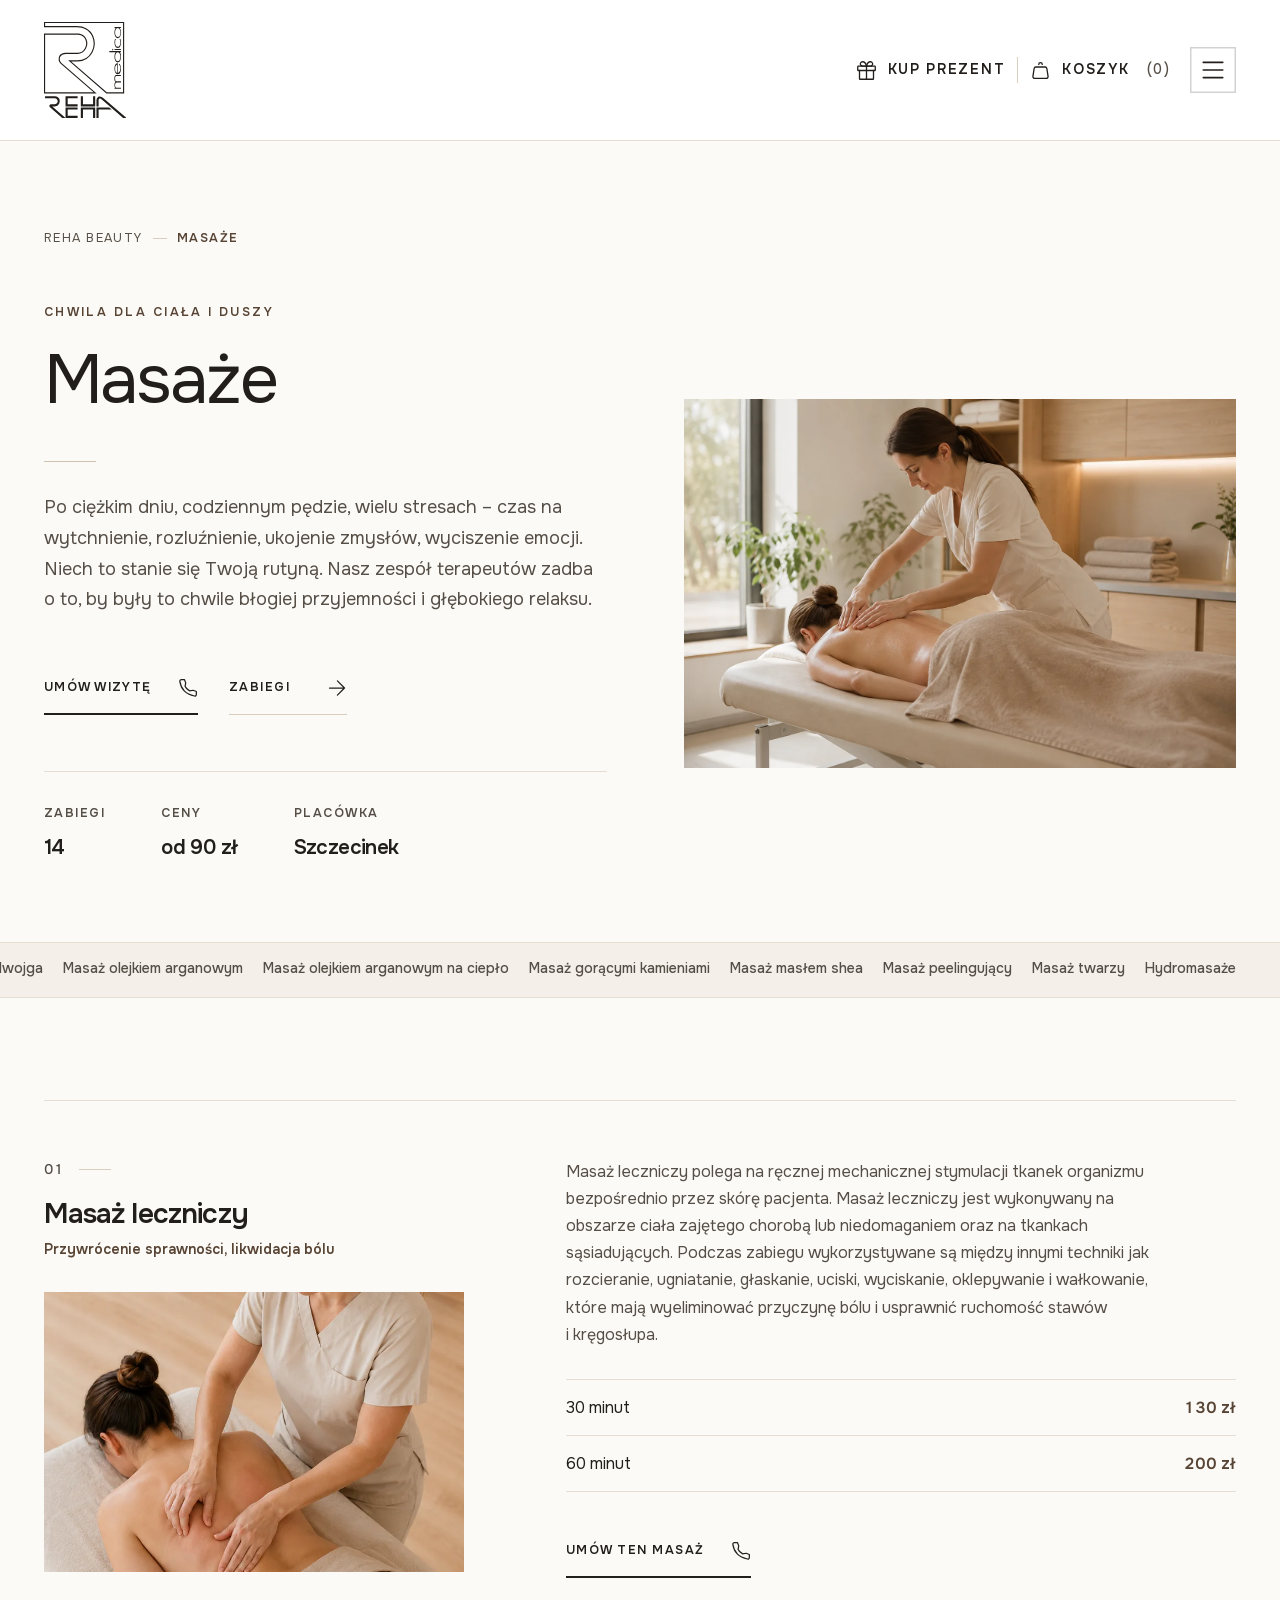
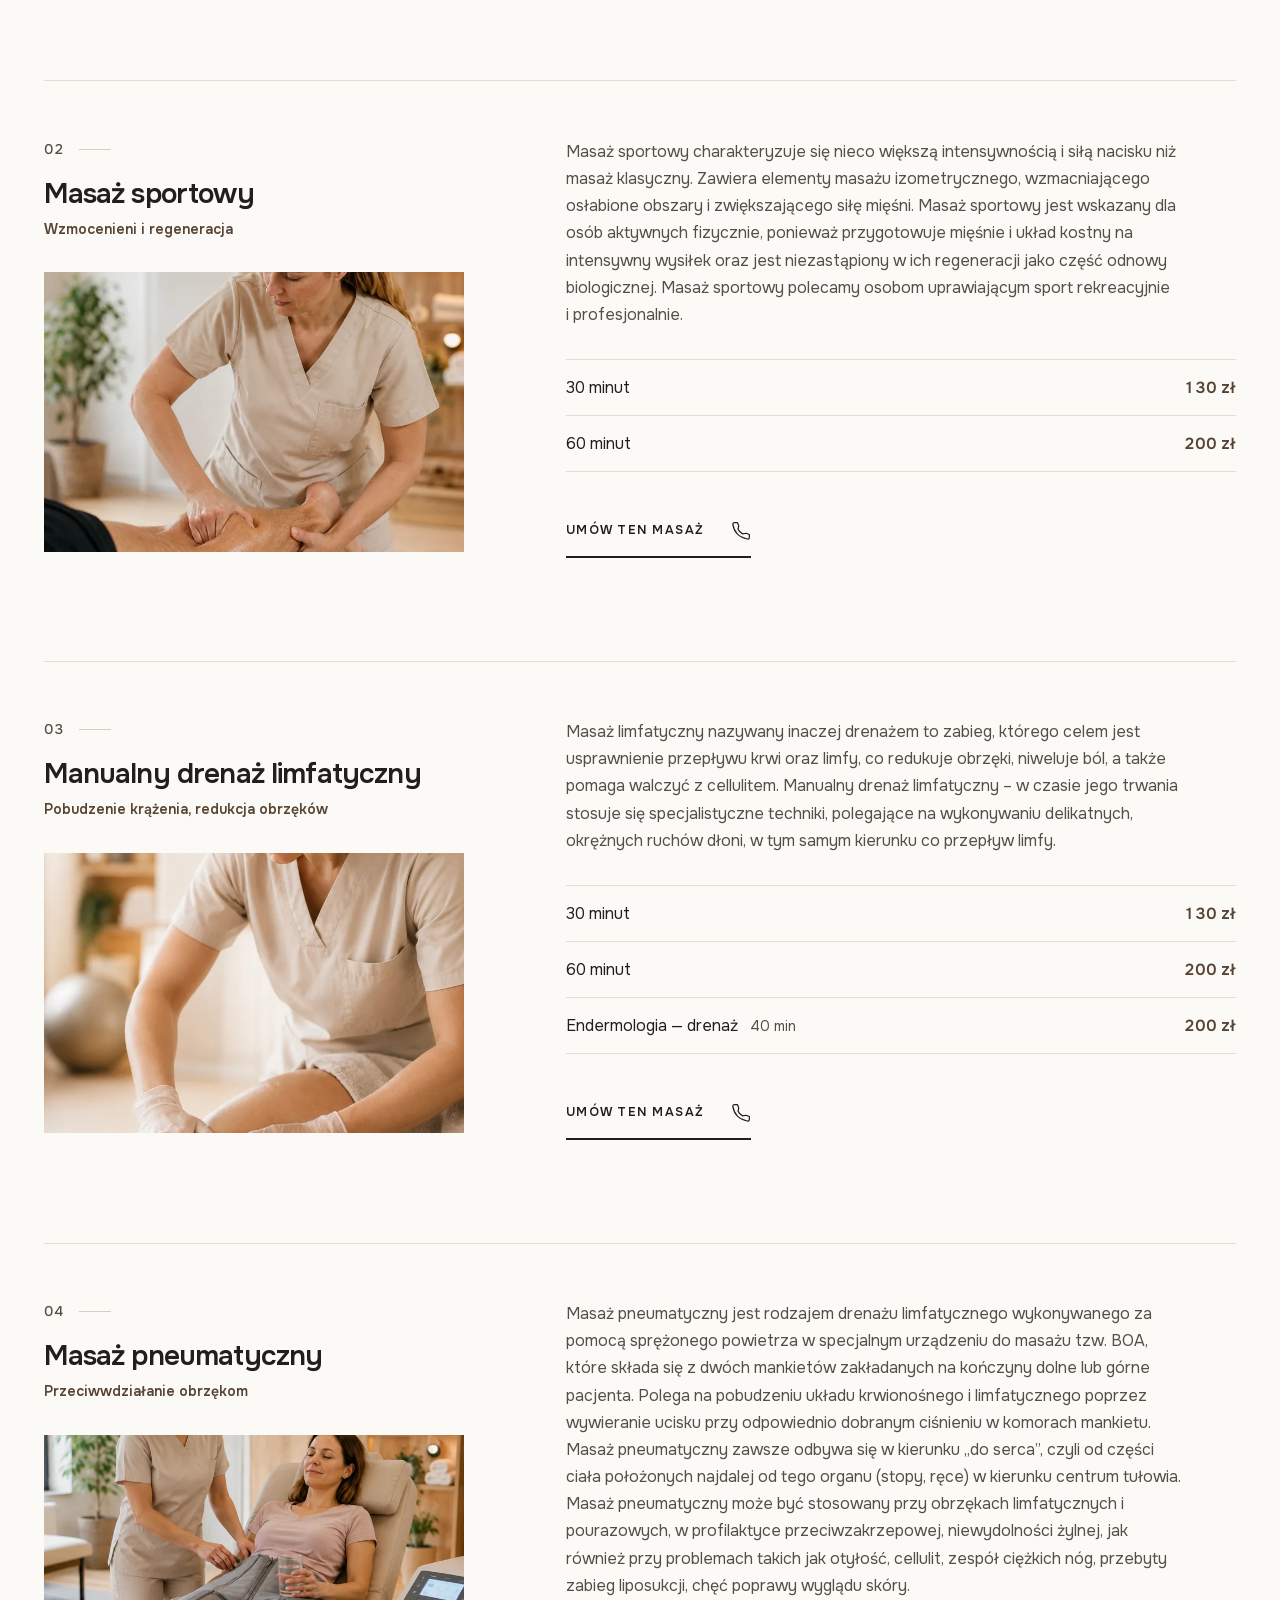
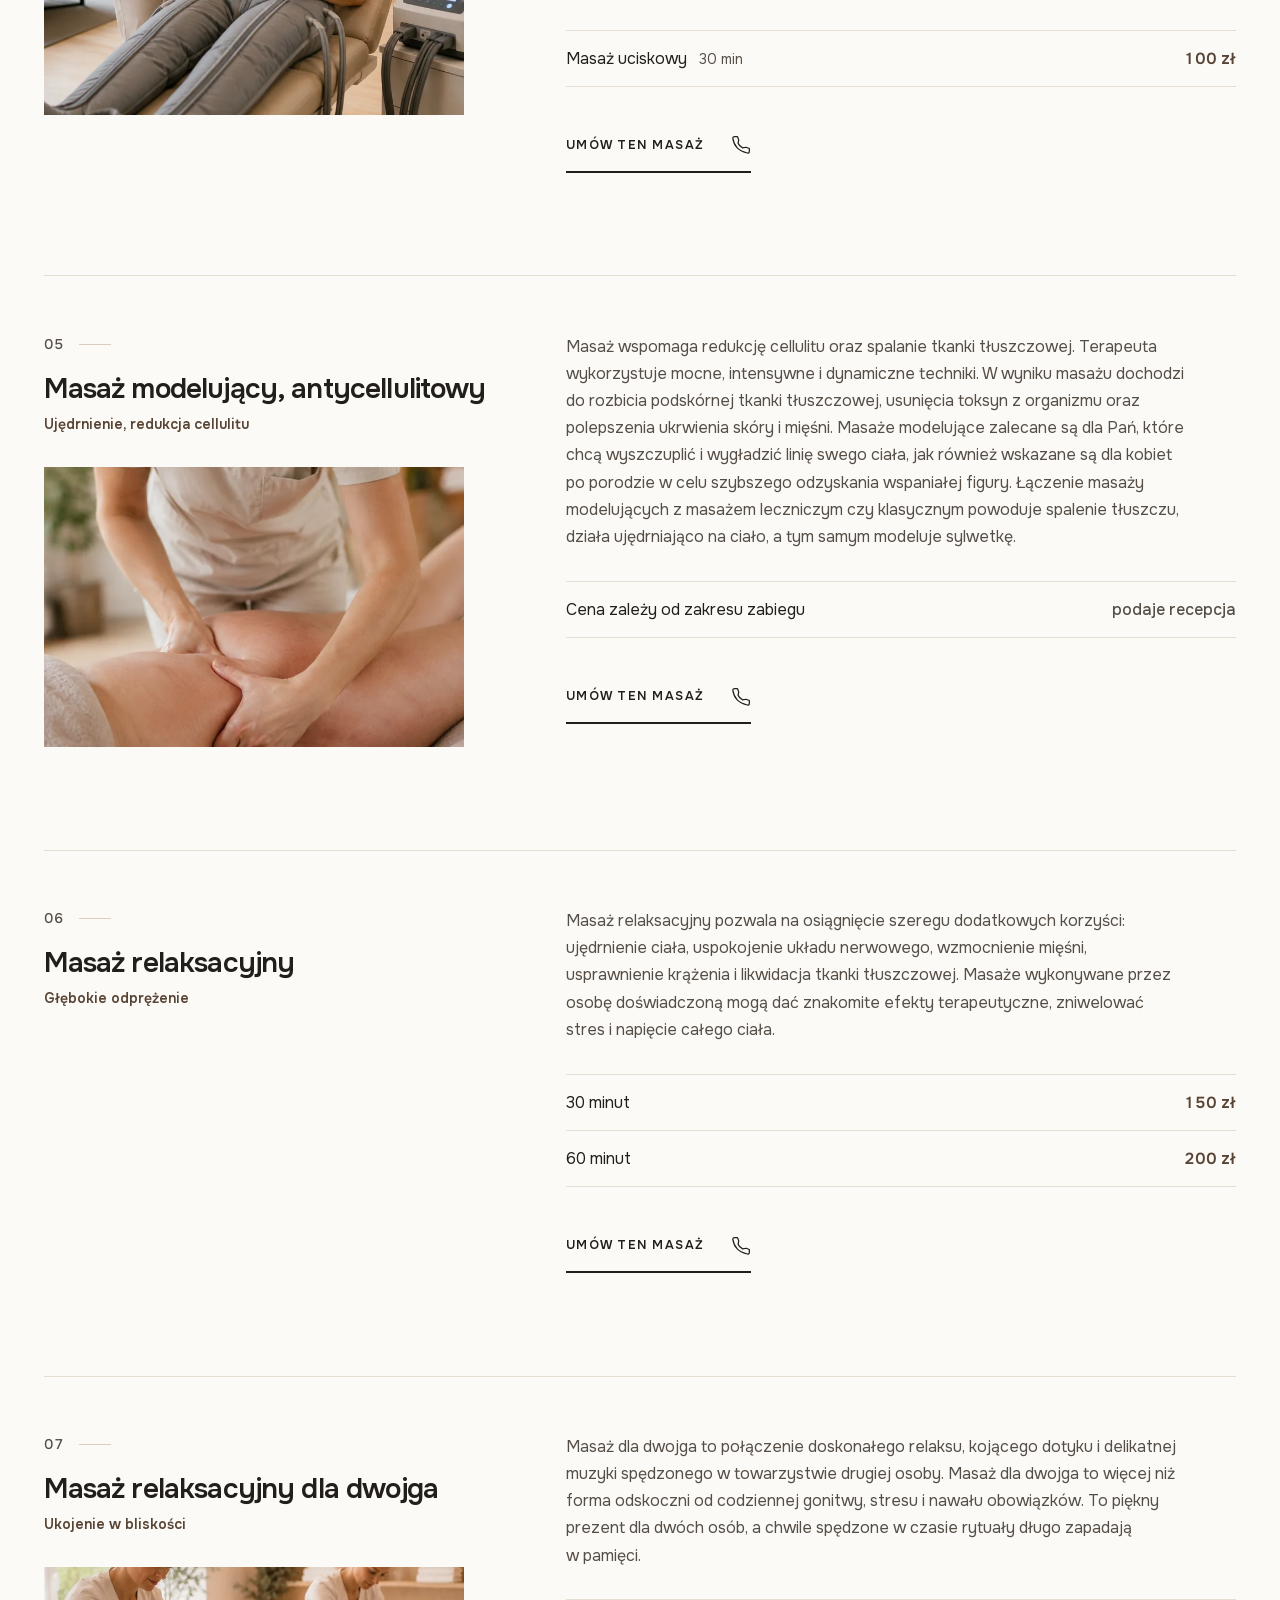
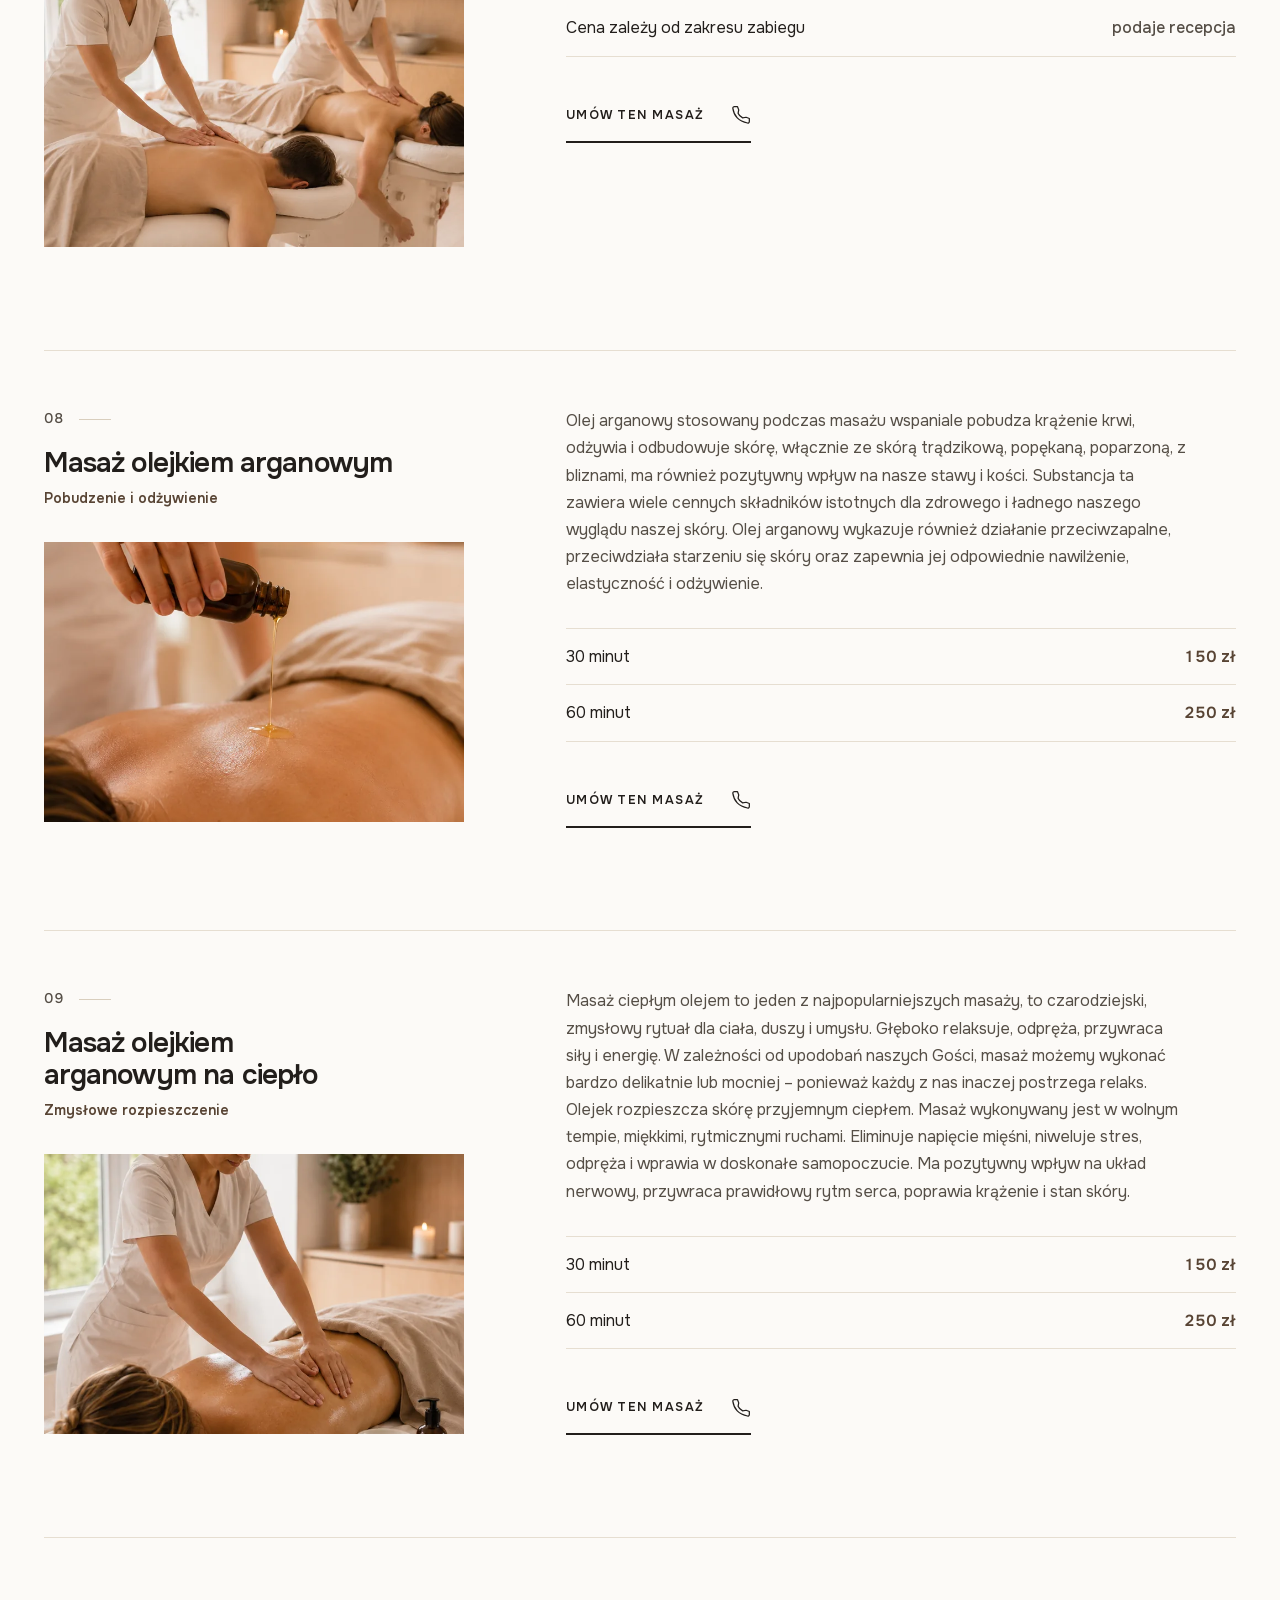
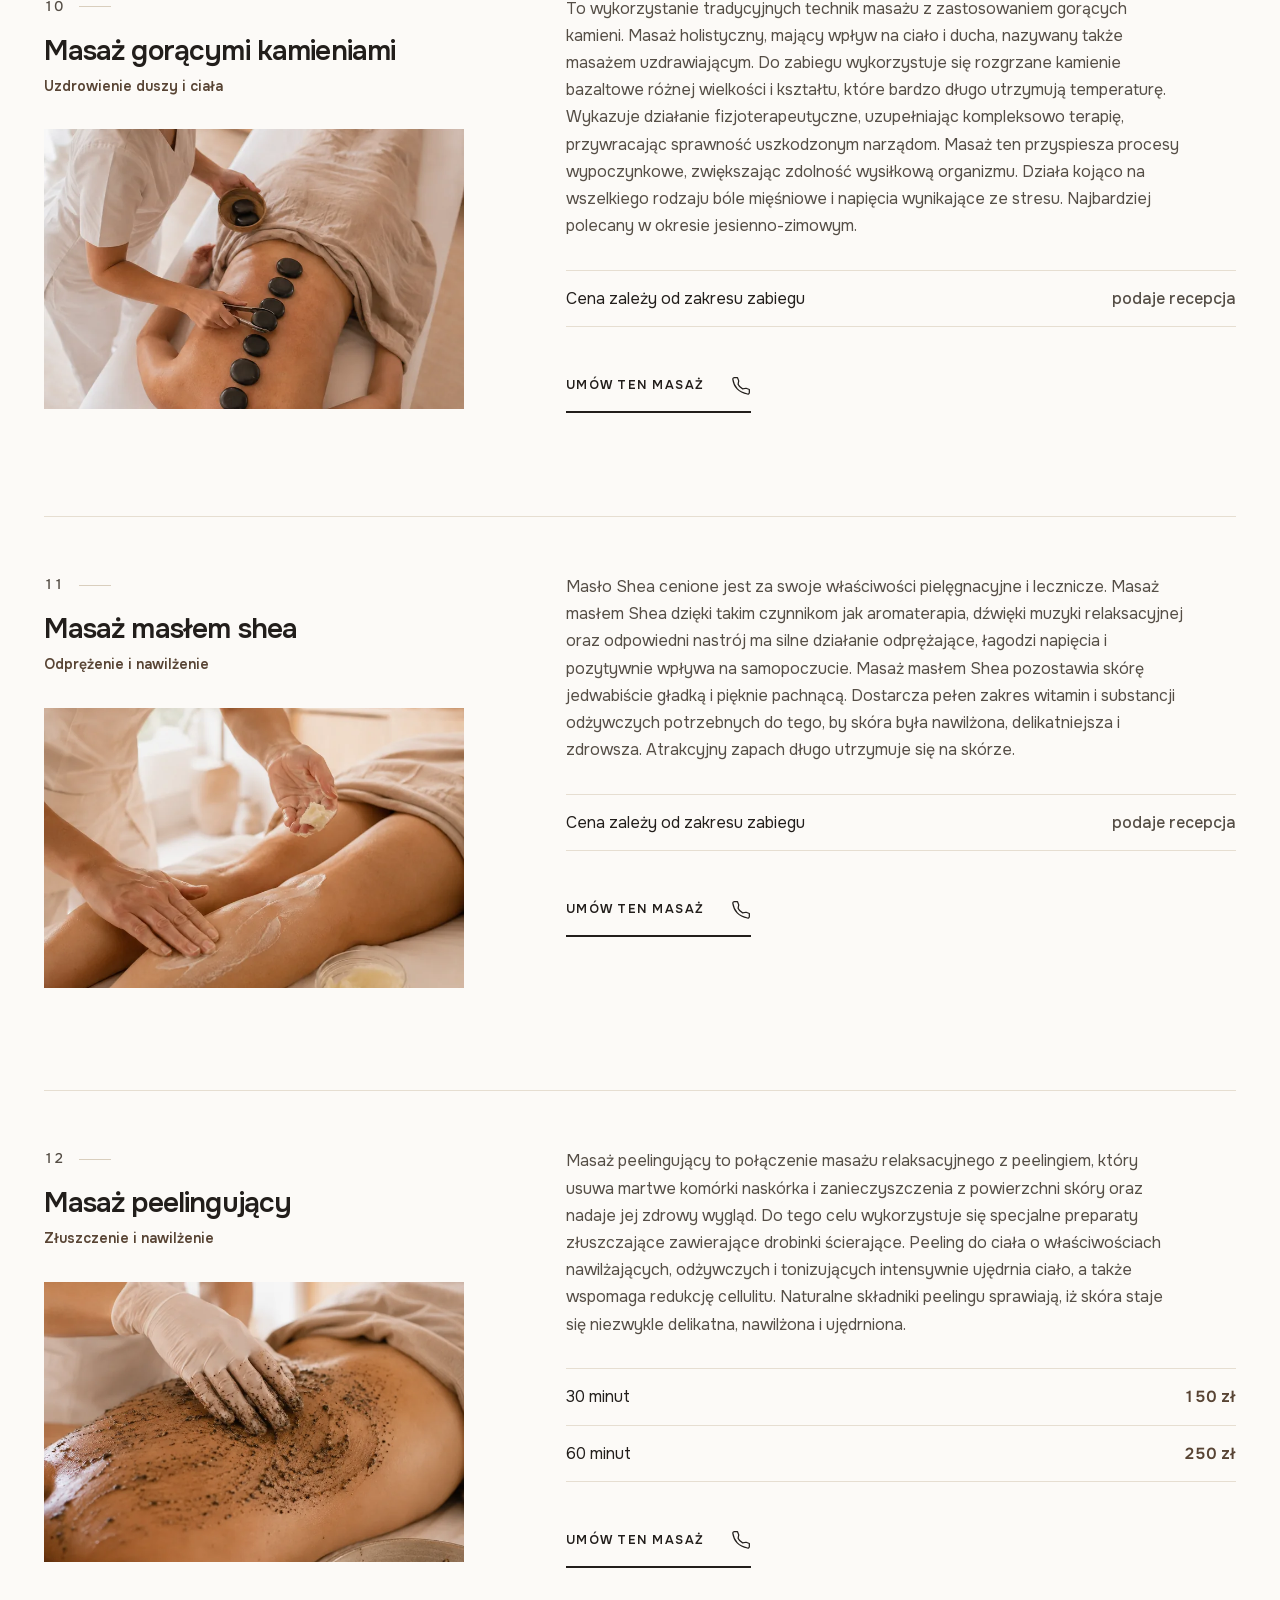
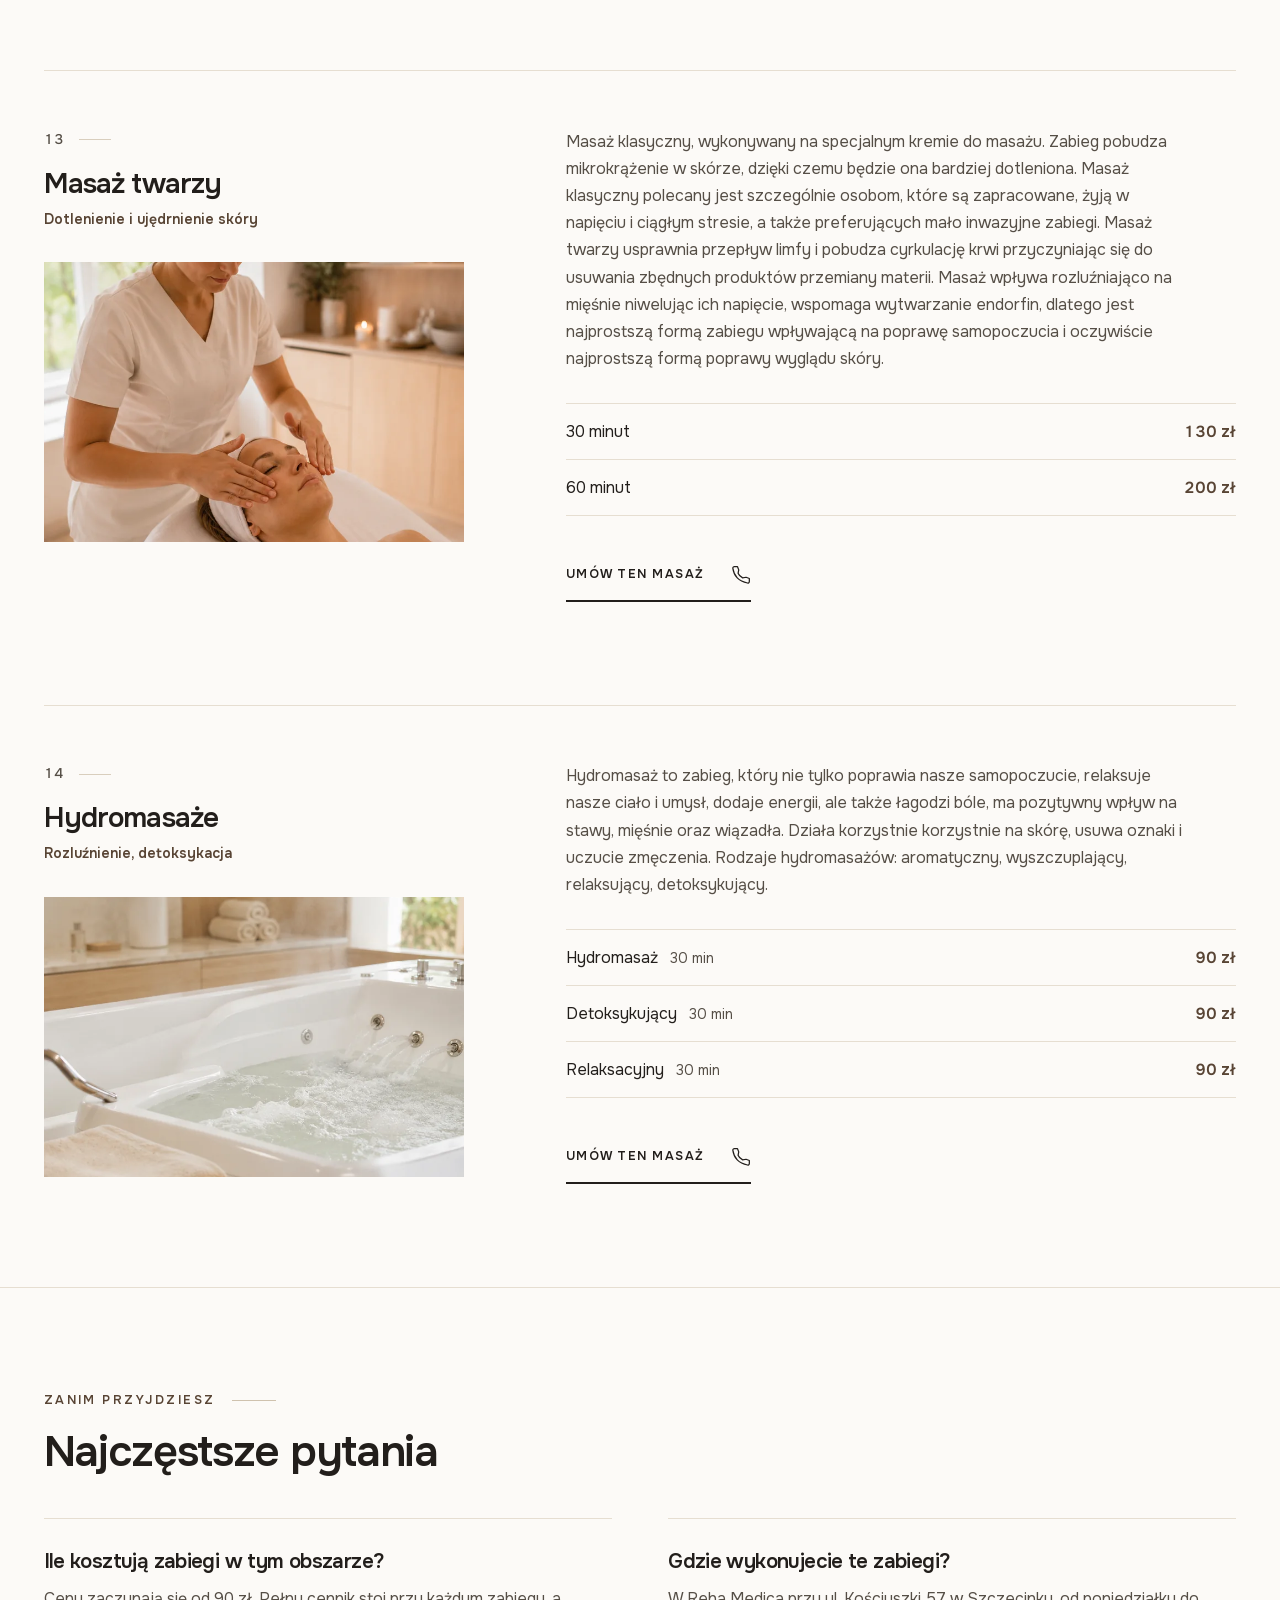
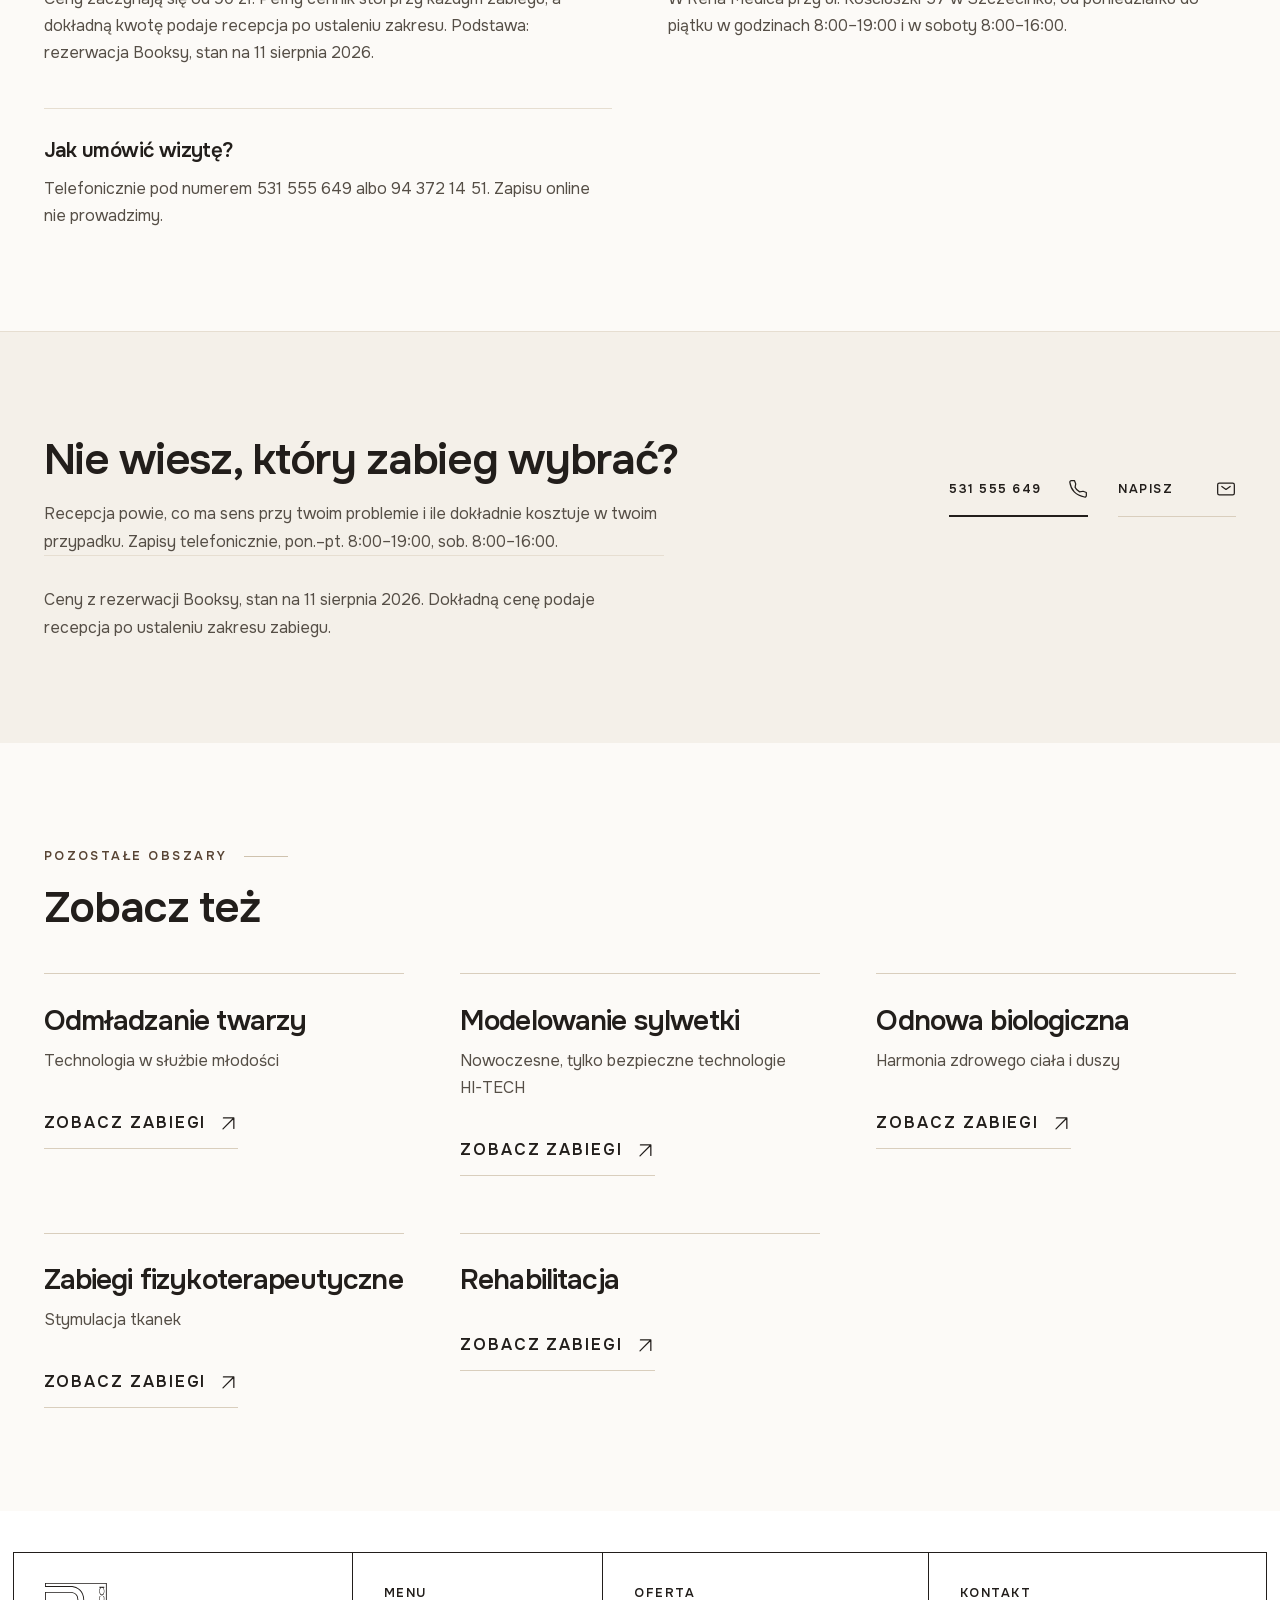
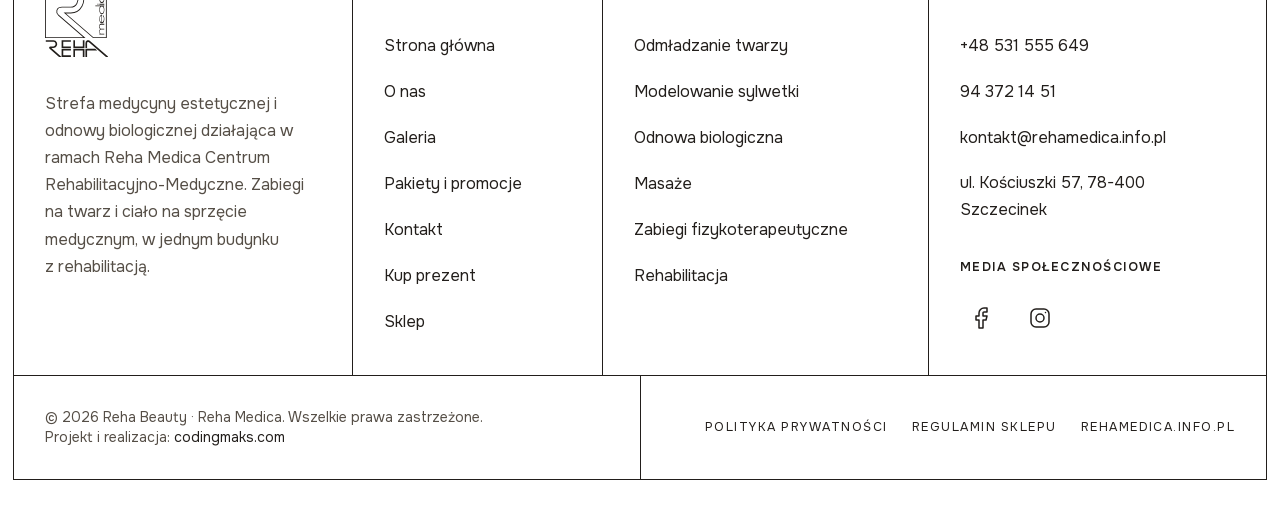
==== masaze/index.html @ fd9f7416 "Zdjecia w pelnym kadrze, przebudowana karta produktu, sklep na stronie glownej - zdjecia: kadr 3:2 z" ====
<!DOCTYPE html>
<html lang="pl">
<head>
<meta charset="UTF-8">
<meta name="viewport" content="width=device-width, initial-scale=1.0">

<title>Masaże — Reha Beauty Szczecinek</title>
<meta name="description" content="Czternaście rodzajów masażu w Szczecinku: leczniczy, sportowy, drenaż limfatyczny, gorącymi kamieniami. Ceny od 90 zł. Zapisy: 531 555 649.">
<link rel="canonical" href="https://mzabavchukweb.github.io/beauty/masaze/">

<meta property="og:type" content="website">
<meta property="og:locale" content="pl_PL">
<meta property="og:site_name" content="Reha Beauty">
<meta property="og:url" content="https://mzabavchukweb.github.io/beauty/masaze/">
<meta property="og:title" content="Masaże — Reha Beauty Szczecinek">
<meta property="og:description" content="Czternaście rodzajów masażu w Szczecinku: leczniczy, sportowy, drenaż limfatyczny, gorącymi kamieniami. Ceny od 90 zł. Zapisy: 531 555 649.">
<meta property="og:image" content="https://mzabavchukweb.github.io/beauty/assets/img/og-masaze.jpg">
<meta property="og:image:width" content="1200">
<meta property="og:image:height" content="630">
<meta property="og:image:alt" content="Masaże w Reha Beauty w Szczecinku">
<meta name="twitter:card" content="summary_large_image">
<meta name="twitter:title" content="Masaże — Reha Beauty Szczecinek">
<meta name="twitter:description" content="Czternaście rodzajów masażu w Szczecinku: leczniczy, sportowy, drenaż limfatyczny, gorącymi kamieniami. Ceny od 90 zł. Zapisy: 531 555 649.">
<meta name="twitter:image" content="https://mzabavchukweb.github.io/beauty/assets/img/og-masaze.jpg">
<meta name="robots" content="index, follow, max-image-preview:large, max-snippet:-1">

<meta name="theme-color" content="#fdf8f4">
<link rel="icon" href="../assets/logo.svg" type="image/svg+xml">

<link rel="preload" as="image" href="../assets/img/p5-ob-odnowa.webp" fetchpriority="high">
<link rel="preload" href="../assets/fonts/onest-400-lat.woff2" as="font" type="font/woff2" crossorigin>
<link rel="preload" href="../assets/fonts/onest-600-lat.woff2" as="font" type="font/woff2" crossorigin>
<link rel="stylesheet" href="../css/tokeny.css?v=2">
<link rel="stylesheet" href="../css/style.css?v=108">
<script>document.documentElement.className+=' js';</script>

<script type="application/ld+json">{"@context":"https://schema.org","@graph":[{"@type":"BreadcrumbList","itemListElement":[{"@type":"ListItem","position":1,"name":"Reha Beauty","item":"https://mzabavchukweb.github.io/beauty/"},{"@type":"ListItem","position":2,"name":"Masaże","item":"https://mzabavchukweb.github.io/beauty/masaze/"}]},{"@type":"WebPage","@id":"https://mzabavchukweb.github.io/beauty/masaze/","url":"https://mzabavchukweb.github.io/beauty/masaze/","name":"Masaże","description":"Czternaście rodzajów masażu w Szczecinku: leczniczy, sportowy, drenaż limfatyczny, gorącymi kamieniami. Ceny od 90 zł. Zapisy: 531 555 649.","inLanguage":"pl-PL","isPartOf":{"@id":"https://mzabavchukweb.github.io/beauty/#serwis"},"about":{"@id":"https://mzabavchukweb.github.io/beauty/#rehabeauty"},"primaryImageOfPage":"https://mzabavchukweb.github.io/beauty/assets/img/og-masaze.jpg"},{"@type":"ItemList","name":"Masaże","numberOfItems":14,"itemListElement":[{"@type":"ListItem","position":1,"item":{"@id":"https://mzabavchukweb.github.io/beauty/masaze/#masaz-leczniczy"}},{"@type":"ListItem","position":2,"item":{"@id":"https://mzabavchukweb.github.io/beauty/masaze/#masaz-sportowy"}},{"@type":"ListItem","position":3,"item":{"@id":"https://mzabavchukweb.github.io/beauty/masaze/#manualny-drenaz-limfatyczny"}},{"@type":"ListItem","position":4,"item":{"@id":"https://mzabavchukweb.github.io/beauty/masaze/#masaz-pneumatyczny"}},{"@type":"ListItem","position":5,"item":{"@id":"https://mzabavchukweb.github.io/beauty/masaze/#masaz-modelujacy-antycellulitowy"}},{"@type":"ListItem","position":6,"item":{"@id":"https://mzabavchukweb.github.io/beauty/masaze/#masaz-relaksacyjny"}},{"@type":"ListItem","position":7,"item":{"@id":"https://mzabavchukweb.github.io/beauty/masaze/#masaz-relaksacyjny-dla-dwojga"}},{"@type":"ListItem","position":8,"item":{"@id":"https://mzabavchukweb.github.io/beauty/masaze/#masaz-olejkiem-arganowym"}},{"@type":"ListItem","position":9,"item":{"@id":"https://mzabavchukweb.github.io/beauty/masaze/#masaz-olejkiem-arganowym-na-cieplo"}},{"@type":"ListItem","position":10,"item":{"@id":"https://mzabavchukweb.github.io/beauty/masaze/#masaz-goracymi-kamieniami"}},{"@type":"ListItem","position":11,"item":{"@id":"https://mzabavchukweb.github.io/beauty/masaze/#masaz-maslem-shea"}},{"@type":"ListItem","position":12,"item":{"@id":"https://mzabavchukweb.github.io/beauty/masaze/#masaz-peelingujacy"}},{"@type":"ListItem","position":13,"item":{"@id":"https://mzabavchukweb.github.io/beauty/masaze/#masaz-twarzy"}},{"@type":"ListItem","position":14,"item":{"@id":"https://mzabavchukweb.github.io/beauty/masaze/#hydromasaze"}}]},{"@type":"FAQPage","@id":"https://mzabavchukweb.github.io/beauty/masaze/#pytania","mainEntity":[{"@type":"Question","name":"Ile kosztują zabiegi w tym obszarze?","acceptedAnswer":{"@type":"Answer","text":"Ceny zaczynają się od 90 zł. Pełny cennik stoi przy każdym zabiegu, a dokładną kwotę podaje recepcja po ustaleniu zakresu. Podstawa: rezerwacja Booksy, stan na 11 sierpnia 2026."}},{"@type":"Question","name":"Gdzie wykonujecie te zabiegi?","acceptedAnswer":{"@type":"Answer","text":"W Reha Medica przy ul. Kościuszki 57 w Szczecinku, od poniedziałku do piątku w godzinach 8:00–19:00 i w soboty 8:00–16:00."}},{"@type":"Question","name":"Jak umówić wizytę?","acceptedAnswer":{"@type":"Answer","text":"Telefonicznie pod numerem 531 555 649 albo 94 372 14 51. Zapisu online nie prowadzimy."}}]},{"@type":"MedicalProcedure","@id":"https://mzabavchukweb.github.io/beauty/masaze/#masaz-leczniczy","name":"Masaż leczniczy","description":"Masaż leczniczy polega na ręcznej mechanicznej stymulacji tkanek organizmu bezpośrednio przez skórę pacjenta. Masaż leczniczy jest wykonywany na obszarze ciała zajętego chorobą lub niedomaganiem oraz na tkankach sąsiadujących. Podczas zabiegu wykorzystywane są między innymi techniki jak rozcieranie,","url":"https://mzabavchukweb.github.io/beauty/masaze/#masaz-leczniczy","procedureType":"https://schema.org/NoninvasiveProcedure","offers":[{"@type":"Offer","name":"30 minut","priceCurrency":"PLN","availability":"https://schema.org/InStock","price":130},{"@type":"Offer","name":"60 minut","priceCurrency":"PLN","availability":"https://schema.org/InStock","price":200}]},{"@type":"MedicalProcedure","@id":"https://mzabavchukweb.github.io/beauty/masaze/#masaz-sportowy","name":"Masaż sportowy","description":"Masaż sportowy charakteryzuje się nieco większą intensywnością i siłą nacisku niż masaż klasyczny. Zawiera elementy masażu izometrycznego, wzmacniającego osłabione obszary i zwiększającego siłę mięśni. Masaż sportowy jest wskazany dla osób aktywnych fizycznie, ponieważ przygotowuje mięśnie i układ k","url":"https://mzabavchukweb.github.io/beauty/masaze/#masaz-sportowy","procedureType":"https://schema.org/NoninvasiveProcedure","offers":[{"@type":"Offer","name":"30 minut","priceCurrency":"PLN","availability":"https://schema.org/InStock","price":130},{"@type":"Offer","name":"60 minut","priceCurrency":"PLN","availability":"https://schema.org/InStock","price":200}]},{"@type":"MedicalProcedure","@id":"https://mzabavchukweb.github.io/beauty/masaze/#manualny-drenaz-limfatyczny","name":"Manualny drenaż limfatyczny","description":"Masaż limfatyczny nazywany inaczej drenażem to zabieg, którego celem jest usprawnienie przepływu krwi oraz limfy, co redukuje obrzęki, niweluje ból, a także pomaga walczyć z cellulitem. Manualny drenaż limfatyczny – w czasie jego trwania stosuje się specjalistyczne techniki, polegające na wykonywani","url":"https://mzabavchukweb.github.io/beauty/masaze/#manualny-drenaz-limfatyczny","procedureType":"https://schema.org/NoninvasiveProcedure","offers":[{"@type":"Offer","name":"30 minut","priceCurrency":"PLN","availability":"https://schema.org/InStock","price":130},{"@type":"Offer","name":"60 minut","priceCurrency":"PLN","availability":"https://schema.org/InStock","price":200},{"@type":"Offer","name":"Endermologia — drenaż","priceCurrency":"PLN","availability":"https://schema.org/InStock","price":200}]},{"@type":"MedicalProcedure","@id":"https://mzabavchukweb.github.io/beauty/masaze/#masaz-pneumatyczny","name":"Masaż pneumatyczny","description":"Masaż pneumatyczny jest rodzajem drenażu limfatycznego wykonywanego za pomocą sprężonego powietrza w specjalnym urządzeniu do masażu tzw. BOA, które składa się z dwóch mankietów zakładanych na kończyny dolne lub górne pacjenta. Polega na pobudzeniu układu krwionośnego i limfatycznego poprzez wywiera","url":"https://mzabavchukweb.github.io/beauty/masaze/#masaz-pneumatyczny","procedureType":"https://schema.org/NoninvasiveProcedure","offers":[{"@type":"Offer","name":"Masaż uciskowy","priceCurrency":"PLN","availability":"https://schema.org/InStock","price":100}]},{"@type":"MedicalProcedure","@id":"https://mzabavchukweb.github.io/beauty/masaze/#masaz-modelujacy-antycellulitowy","name":"Masaż modelujący, antycellulitowy","description":"Masaż wspomaga redukcję cellulitu oraz spalanie tkanki tłuszczowej. Terapeuta wykorzystuje mocne, intensywne i dynamiczne techniki. W wyniku masażu dochodzi do rozbicia podskórnej tkanki tłuszczowej, usunięcia toksyn z organizmu oraz polepszenia ukrwienia skóry i mięśni. Masaże modelujące zalecane s","url":"https://mzabavchukweb.github.io/beauty/masaze/#masaz-modelujacy-antycellulitowy","procedureType":"https://schema.org/NoninvasiveProcedure"},{"@type":"MedicalProcedure","@id":"https://mzabavchukweb.github.io/beauty/masaze/#masaz-relaksacyjny","name":"Masaż relaksacyjny","description":"Masaż relaksacyjny pozwala na osiągnięcie szeregu dodatkowych korzyści: ujędrnienie ciała, uspokojenie układu nerwowego, wzmocnienie mięśni, usprawnienie krążenia i likwidacja tkanki tłuszczowej. Masaże wykonywane przez osobę doświadczoną mogą dać znakomite efekty terapeutyczne, zniwelować stres i n","url":"https://mzabavchukweb.github.io/beauty/masaze/#masaz-relaksacyjny","procedureType":"https://schema.org/NoninvasiveProcedure","offers":[{"@type":"Offer","name":"30 minut","priceCurrency":"PLN","availability":"https://schema.org/InStock","price":150},{"@type":"Offer","name":"60 minut","priceCurrency":"PLN","availability":"https://schema.org/InStock","price":200}]},{"@type":"MedicalProcedure","@id":"https://mzabavchukweb.github.io/beauty/masaze/#masaz-relaksacyjny-dla-dwojga","name":"Masaż relaksacyjny dla dwojga","description":"Masaż dla dwojga to połączenie doskonałego relaksu, kojącego dotyku i delikatnej muzyki spędzonego w towarzystwie drugiej osoby. Masaż dla dwojga to więcej niż forma odskoczni od codziennej gonitwy, stresu i nawału obowiązków. To piękny prezent dla dwóch osób, a chwile spędzone w czasie rytuały dług","url":"https://mzabavchukweb.github.io/beauty/masaze/#masaz-relaksacyjny-dla-dwojga","procedureType":"https://schema.org/NoninvasiveProcedure"},{"@type":"MedicalProcedure","@id":"https://mzabavchukweb.github.io/beauty/masaze/#masaz-olejkiem-arganowym","name":"Masaż olejkiem arganowym","description":"Olej arganowy stosowany podczas masażu wspaniale pobudza krążenie krwi, odżywia i odbudowuje skórę, włącznie ze skórą trądzikową, popękaną, poparzoną, z bliznami, ma również pozytywny wpływ na nasze stawy i kości. Substancja ta zawiera wiele cennych składników istotnych dla zdrowego i ładnego naszeg","url":"https://mzabavchukweb.github.io/beauty/masaze/#masaz-olejkiem-arganowym","procedureType":"https://schema.org/NoninvasiveProcedure","offers":[{"@type":"Offer","name":"30 minut","priceCurrency":"PLN","availability":"https://schema.org/InStock","price":150},{"@type":"Offer","name":"60 minut","priceCurrency":"PLN","availability":"https://schema.org/InStock","price":250}]},{"@type":"MedicalProcedure","@id":"https://mzabavchukweb.github.io/beauty/masaze/#masaz-olejkiem-arganowym-na-cieplo","name":"Masaż olejkiem arganowym na ciepło","description":"Masaż ciepłym olejem to jeden z najpopularniejszych masaży, to czarodziejski, zmysłowy rytuał dla ciała, duszy i umysłu. Głęboko relaksuje, odpręża, przywraca siły i energię. W zależności od upodobań naszych Gości, masaż możemy wykonać bardzo delikatnie lub mocniej – ponieważ każdy z nas inaczej pos","url":"https://mzabavchukweb.github.io/beauty/masaze/#masaz-olejkiem-arganowym-na-cieplo","procedureType":"https://schema.org/NoninvasiveProcedure","offers":[{"@type":"Offer","name":"30 minut","priceCurrency":"PLN","availability":"https://schema.org/InStock","price":150},{"@type":"Offer","name":"60 minut","priceCurrency":"PLN","availability":"https://schema.org/InStock","price":250}]},{"@type":"MedicalProcedure","@id":"https://mzabavchukweb.github.io/beauty/masaze/#masaz-goracymi-kamieniami","name":"Masaż gorącymi kamieniami","description":"To wykorzystanie tradycyjnych technik masażu z zastosowaniem gorących kamieni. Masaż holistyczny, mający wpływ na ciało i ducha, nazywany także masażem uzdrawiającym. Do zabiegu wykorzystuje się rozgrzane kamienie bazaltowe różnej wielkości i kształtu, które bardzo długo utrzymują temperaturę. Wykaz","url":"https://mzabavchukweb.github.io/beauty/masaze/#masaz-goracymi-kamieniami","procedureType":"https://schema.org/NoninvasiveProcedure"},{"@type":"MedicalProcedure","@id":"https://mzabavchukweb.github.io/beauty/masaze/#masaz-maslem-shea","name":"Masaż masłem shea","description":"Masło Shea cenione jest za swoje właściwości pielęgnacyjne i lecznicze. Masaż masłem Shea dzięki takim czynnikom jak aromaterapia, dźwięki muzyki relaksacyjnej oraz odpowiedni nastrój ma silne działanie odprężające, łagodzi napięcia i pozytywnie wpływa na samopoczucie. Masaż masłem Shea pozostawia s","url":"https://mzabavchukweb.github.io/beauty/masaze/#masaz-maslem-shea","procedureType":"https://schema.org/NoninvasiveProcedure"},{"@type":"MedicalProcedure","@id":"https://mzabavchukweb.github.io/beauty/masaze/#masaz-peelingujacy","name":"Masaż peelingujący","description":"Masaż peelingujący to połączenie masażu relaksacyjnego z peelingiem, który usuwa martwe komórki naskórka i zanieczyszczenia z powierzchni skóry oraz nadaje jej zdrowy wygląd. Do tego celu wykorzystuje się specjalne preparaty złuszczające zawierające drobinki ścierające. Peeling do ciała o właściwośc","url":"https://mzabavchukweb.github.io/beauty/masaze/#masaz-peelingujacy","procedureType":"https://schema.org/NoninvasiveProcedure","offers":[{"@type":"Offer","name":"30 minut","priceCurrency":"PLN","availability":"https://schema.org/InStock","price":150},{"@type":"Offer","name":"60 minut","priceCurrency":"PLN","availability":"https://schema.org/InStock","price":250}]},{"@type":"MedicalProcedure","@id":"https://mzabavchukweb.github.io/beauty/masaze/#masaz-twarzy","name":"Masaż twarzy","description":"Masaż klasyczny, wykonywany na specjalnym kremie do masażu. Zabieg pobudza mikrokrążenie w skórze, dzięki czemu będzie ona bardziej dotleniona. Masaż klasyczny polecany jest szczególnie osobom, które są zapracowane, żyją w napięciu i ciągłym stresie, a także preferujących mało inwazyjne zabiegi. Mas","url":"https://mzabavchukweb.github.io/beauty/masaze/#masaz-twarzy","procedureType":"https://schema.org/NoninvasiveProcedure","offers":[{"@type":"Offer","name":"30 minut","priceCurrency":"PLN","availability":"https://schema.org/InStock","price":130},{"@type":"Offer","name":"60 minut","priceCurrency":"PLN","availability":"https://schema.org/InStock","price":200}]},{"@type":"MedicalProcedure","@id":"https://mzabavchukweb.github.io/beauty/masaze/#hydromasaze","name":"Hydromasaże","description":"Hydromasaż to zabieg, który nie tylko poprawia nasze samopoczucie, relaksuje nasze ciało i umysł, dodaje energii, ale także łagodzi bóle, ma pozytywny wpływ na stawy, mięśnie oraz wiązadła. Działa korzystnie korzystnie na skórę, usuwa oznaki i uczucie zmęczenia. Rodzaje hydromasażów: aromatyczny, wy","url":"https://mzabavchukweb.github.io/beauty/masaze/#hydromasaze","procedureType":"https://schema.org/NoninvasiveProcedure","offers":[{"@type":"Offer","name":"Hydromasaż","priceCurrency":"PLN","availability":"https://schema.org/InStock","price":90},{"@type":"Offer","name":"Detoksykujący","priceCurrency":"PLN","availability":"https://schema.org/InStock","price":90},{"@type":"Offer","name":"Relaksacyjny","priceCurrency":"PLN","availability":"https://schema.org/InStock","price":90}]}]}</script>
</head>
<body class="pod">

<a class="skip" href="#main">Przejdź do treści</a>

<svg class="sprite" aria-hidden="true" focusable="false" xmlns="http://www.w3.org/2000/svg"><defs>
  <symbol id="logo" viewBox="0 0 74 86.137"><g transform="translate(-77 -146.28)" fill="currentColor"><path fill-rule="evenodd" clip-rule="evenodd" transform="translate(-48.57 -167.277)" d="M146.825,382.048v5.389h8.9v1.929H144.9V380.12H155.73v1.928Z"/><path fill-rule="evenodd" clip-rule="evenodd" transform="translate(-48.57 -192.589)" d="M146.826,417.431v5.64h8.9V425H144.9v-9.5H155.73v1.928Z"/><path fill-rule="evenodd" clip-rule="evenodd" transform="translate(-83.019 -167.275)" d="M194.988,387.435h9.054v-7.311h1.926v9.241H193.061l-.008-9.245,1.928,0,.007,7.319Z"/><path fill-rule="evenodd" clip-rule="evenodd" transform="translate(-83.021 -192.589)" d="M204.034,417.432h-9.05V425h-1.928V415.5l12.914,0,0,9.5h-1.929l-.009-7.573Z"/><path fill-rule="evenodd" clip-rule="evenodd" transform="translate(-118.294 -192.589)" d="M244.293,417.431V425h-1.928v-9.5h11.353l2.422,1.928Z"/><path fill-rule="evenodd" clip-rule="evenodd" transform="translate(-118.292 -167.844)" d="M247.147,383.761c-.473-.407-1.559-1.175-2.233-.837-.439.22-.582.9-.623,1.352v5.657h-1.928v-5.738l0-.039a3.444,3.444,0,0,1,1.683-2.956c1.508-.757,3.2.106,4.36,1.1l0,0,20.878,17.953h-2.957l-19.188-16.5Z"/><path fill-rule="evenodd" clip-rule="evenodd" transform="translate(-2.333 -167.277)" d="M86.756,389.354l11.915,10.318H95.725L84.7,390.123l-.025-.025a1.634,1.634,0,0,1-.5-1.621,1.69,1.69,0,0,1,1.766-1.051H88.88a2.567,2.567,0,0,0,2.375-1.334,3.018,3.018,0,0,0,.131-2.6,2.535,2.535,0,0,0-2.506-1.441H80.262V380.12H88.88a4.439,4.439,0,0,1,4.27,2.59,4.945,4.945,0,0,1-.2,4.31,4.488,4.488,0,0,1-4.066,2.335Z"/><path fill-rule="evenodd" clip-rule="evenodd" d="M77,146.281h71.927v64.066H132.969l-34.289-29.7H106.5a14.458,14.458,0,0,0,13.1-7.519,15.955,15.955,0,0,0,.66-13.9c-2.478-5.606-7.782-8.334-13.762-8.334H77v-4.61Zm1.007,1.006v2.6H106.5c6.377,0,12.041,2.958,14.682,8.934a16.968,16.968,0,0,1-.7,14.792,15.462,15.462,0,0,1-13.984,8.042h-5.119l31.965,27.688h14.577V147.287Z"/><path transform="translate(-147.286 -11.163)" d="M293.3,216.375v.962h-5.725v-.962h.69q-.8-.545-.8-2.389a3.6,3.6,0,0,1,.995-2.87,2.48,2.48,0,0,1-.882-1.283,6.168,6.168,0,0,1-.16-1.6,6.031,6.031,0,0,1,.289-2.2,1.7,1.7,0,0,1,1.732-1.059H293.3v1.01h-3.865a1.178,1.178,0,0,0-1.2.722,4.259,4.259,0,0,0-.192,1.523q0,2.422,1.4,2.422H293.3v1.01h-3.865q-1.395,0-1.4,2.341a3.814,3.814,0,0,0,.272,1.518,1.182,1.182,0,0,0,1.123.855Zm-2.79-22.033v8.723q.417-.128.834-.272,1.491-.753,1.491-3.351a6.92,6.92,0,0,0-.24-1.988,4.074,4.074,0,0,0-1.042-1.684l.3-.962c.138.129.272.257.4.385a6.528,6.528,0,0,1,1.155,4.25,7.683,7.683,0,0,1-.594,3.1,2.509,2.509,0,0,1-2.309,1.812,2.586,2.586,0,0,1-2.373-1.828,7.62,7.62,0,0,1-.642-3.159q0-3.88,2.229-4.827l.786-.192Zm-.577,8.772v-7.649a2.6,2.6,0,0,0-1.523,1.6,7.158,7.158,0,0,0-.289,2.293,6.826,6.826,0,0,0,.273,2.229,2.5,2.5,0,0,0,1.539,1.523Zm-7.04-18.6v-.978H293.3v.978h-1.042a2.964,2.964,0,0,1,.93,1.925,10.944,10.944,0,0,1,.225,2.213,8.208,8.208,0,0,1-.594,3.207,2.414,2.414,0,0,1-4.714,0,8.089,8.089,0,0,1-.61-3.207q0-3.351,1.123-4.137Zm5.228,4.137a6.327,6.327,0,0,0,.481,2.517,2.048,2.048,0,0,0,1.876,1.492,2.024,2.024,0,0,0,1.876-1.476,6.372,6.372,0,0,0,.481-2.534,6.257,6.257,0,0,0-.481-2.518,2.044,2.044,0,0,0-1.876-1.475,2.021,2.021,0,0,0-1.876,1.459,6.37,6.37,0,0,0-.481,2.533Zm-.545-5.982v-1.042H293.3v1.042Zm-1.122-.529q0,.85-.465.85c-.139,0-.256-.106-.353-.321a1.245,1.245,0,0,1-.112-.5q0-.8.465-.8t.465.77Zm2.437-9.477a5.2,5.2,0,0,0-.77,3.014v.064a6.074,6.074,0,0,0,.5,2.486,2.033,2.033,0,0,0,1.86,1.459q1.2,0,1.86-1.491a6.226,6.226,0,0,0,.5-2.518,5.259,5.259,0,0,0-.786-3.014h.85a7.347,7.347,0,0,1,.514,3.014,8.207,8.207,0,0,1-.594,3.207,2.414,2.414,0,0,1-4.714,0,8.09,8.09,0,0,1-.61-3.207,7.591,7.591,0,0,1,.545-3.014Zm-1.347-9.766v-1.01H293.3v1.01h-1.01a7,7,0,0,1,1.155,3.977,8.087,8.087,0,0,1-.61,3.207,2.571,2.571,0,0,1-2.357,1.892,2.627,2.627,0,0,1-2.389-1.892,7.913,7.913,0,0,1-.626-3.207,9.713,9.713,0,0,1,.257-2.133,2.947,2.947,0,0,1,.9-1.844Zm.529,3.977a6.309,6.309,0,0,0,.5,2.55,2.06,2.06,0,0,0,1.908,1.475,2.08,2.08,0,0,0,1.892-1.395,5.646,5.646,0,0,0,.529-2.47l-.032-.16a6.154,6.154,0,0,0-.5-2.518,2.049,2.049,0,0,0-1.892-1.459,2.077,2.077,0,0,0-1.908,1.459,6.084,6.084,0,0,0-.5,2.518Z"/><path fill-rule="evenodd" clip-rule="evenodd" transform="translate(0 -25.969)" d="M124.228,236.316H77V182.583h29.5c3.687,0,6.977,1.418,8.527,4.925a10.234,10.234,0,0,1-.443,8.836,8.754,8.754,0,0,1-8.084,4.548H96.815c-2.3,0-4.766.807-5.512,3.238a5.068,5.068,0,0,0,1.573,5.02l.075.075,31.276,27.092Zm-2.7-1.007L92.265,209.962l-.1-.1a6.057,6.057,0,0,1-1.822-6.026c.882-2.873,3.7-3.949,6.474-3.949H106.5a7.754,7.754,0,0,0,7.2-4.026,9.232,9.232,0,0,0,.4-7.945c-1.386-3.137-4.332-4.325-7.606-4.325H78.007v51.72Z"/></g></symbol>
  <clipPath id="luk" clipPathUnits="objectBoundingBox">
    <path d="M.097 0C.097 .10 .058 .24 .042 .42 .026 .60 .10 .85 .225 1H1V0Z"/>
  </clipPath>
  <symbol id="i-mail" viewBox="0 0 24 24" fill="none" stroke="currentColor" stroke-width="1.5" stroke-linecap="round" stroke-linejoin="round"><path d="M7 9L12 12.5L17 9" stroke-linecap="round" stroke-linejoin="round"/><path d="M2 17V7C2 5.89543 2.89543 5 4 5H20C21.1046 5 22 5.89543 22 7V17C22 18.1046 21.1046 19 20 19H4C2.89543 19 2 18.1046 2 17Z" stroke-width="1.5"/></symbol>
  <symbol id="i-phone" viewBox="0 0 24 24" fill="none" stroke="currentColor" stroke-width="1.5" stroke-linecap="round" stroke-linejoin="round"><path d="M18.1182 14.702L14 15.5C11.2183 14.1038 9.5 12.5 8.5 10L9.26995 5.8699L7.81452 2L4.0636 2C2.93605 2 2.04814 2.93178 2.21654 4.04668C2.63695 6.83 3.87653 11.8765 7.5 15.5C11.3052 19.3052 16.7857 20.9564 19.802 21.6127C20.9668 21.8662 22 20.9575 22 19.7655L22 16.1812L18.1182 14.702Z" stroke-linecap="round" stroke-linejoin="round"/></symbol>
  <symbol id="i-fb" viewBox="0 0 24 24" fill="none" stroke="currentColor" stroke-width="1.5" stroke-linecap="round" stroke-linejoin="round"><path d="M17 2H14C12.6739 2 11.4021 2.52678 10.4645 3.46447C9.52678 4.40215 9 5.67392 9 7V10H6V14H9V22H13V14H16L17 10H13V7C13 6.73478 13.1054 6.48043 13.2929 6.29289C13.4804 6.10536 13.7348 6 14 6H17V2Z" stroke-linecap="round" stroke-linejoin="round"/></symbol>
  <symbol id="i-ig" viewBox="0 0 24 24" fill="none" stroke="currentColor" stroke-width="1.5" stroke-linecap="round" stroke-linejoin="round"><path d="M12 16C14.2091 16 16 14.2091 16 12C16 9.79086 14.2091 8 12 8C9.79086 8 8 9.79086 8 12C8 14.2091 9.79086 16 12 16Z" stroke-linecap="round" stroke-linejoin="round"/><path d="M3 16V8C3 5.23858 5.23858 3 8 3H16C18.7614 3 21 5.23858 21 8V16C21 18.7614 18.7614 21 16 21H8C5.23858 21 3 18.7614 3 16Z" stroke-width="1.5"/><path d="M17.5 6.51L17.51 6.49889" stroke-linecap="round" stroke-linejoin="round"/></symbol>
  <symbol id="i-cart" viewBox="0 0 24 24" fill="none" stroke="currentColor" stroke-width="1.5" stroke-linecap="round" stroke-linejoin="round"><path d="M19.2609 9.69589L20.6455 18.6959C20.8319 19.9074 19.8945 21 18.6688 21H5.33122C4.10545 21 3.16809 19.9074 3.35448 18.6959L4.73909 9.69589C4.8892 8.72022 5.7287 8 6.71584 8H17.2842C18.2713 8 19.1108 8.72022 19.2609 9.69589Z" stroke-linecap="round" stroke-linejoin="round"/><path d="M14 5C14 3.89543 13.1046 3 12 3C10.8954 3 10 3.89543 10 5" stroke-linecap="round" stroke-linejoin="round"/></symbol>
  <symbol id="i-gift" viewBox="0 0 24 24" fill="none" stroke="currentColor" stroke-width="1.5" stroke-linecap="round" stroke-linejoin="round"><path d="M20 12V21.4C20 21.7314 19.7314 22 19.4 22H4.6C4.26863 22 4 21.7314 4 21.4V12" stroke-linecap="round" stroke-linejoin="round"/><path d="M21.4 7H2.6C2.26863 7 2 7.26863 2 7.6V11.4C2 11.7314 2.26863 12 2.6 12H21.4C21.7314 12 22 11.7314 22 11.4V7.6C22 7.26863 21.7314 7 21.4 7Z" stroke-linecap="round" stroke-linejoin="round"/><path d="M12 22V7" stroke-linecap="round" stroke-linejoin="round"/><path d="M12 7H7.5C6.83696 7 6.20107 6.73661 5.73223 6.26777C5.26339 5.79893 5 5.16304 5 4.5C5 3.83696 5.26339 3.20107 5.73223 2.73223C6.20107 2.26339 6.83696 2 7.5 2C11 2 12 7 12 7Z" stroke-linecap="round" stroke-linejoin="round"/><path d="M12 7H16.5C17.163 7 17.7989 6.73661 18.2678 6.26777C18.7366 5.79893 19 5.16304 19 4.5C19 3.83696 18.7366 3.20107 18.2678 2.73223C17.7989 2.26339 17.163 2 16.5 2C13 2 12 7 12 7Z" stroke-linecap="round" stroke-linejoin="round"/></symbol>
  <symbol id="i-menu" viewBox="0 0 24 24" fill="none" stroke="currentColor" stroke-width="1.5" stroke-linecap="round" stroke-linejoin="round"><path d="M3 5H21" stroke-linecap="round" stroke-linejoin="round"/><path d="M3 12H21" stroke-linecap="round" stroke-linejoin="round"/><path d="M3 19H21" stroke-linecap="round" stroke-linejoin="round"/></symbol>
  <symbol id="i-close" viewBox="0 0 24 24" fill="none" stroke="currentColor" stroke-width="1.5" stroke-linecap="round" stroke-linejoin="round"><path d="M6.75827 17.2426L12.0009 12M17.2435 6.75736L12.0009 12M12.0009 12L6.75827 6.75736M12.0009 12L17.2435 17.2426" stroke-linecap="round" stroke-linejoin="round"/></symbol>
  <symbol id="i-strzalka" viewBox="0 0 24 24" fill="none" stroke="currentColor" stroke-width="1.5" stroke-linecap="round" stroke-linejoin="round"><path d="M6.00005 19L19 5.99996M19 5.99996V18.48M19 5.99996H6.52005" stroke-linecap="round" stroke-linejoin="round"/></symbol>
  <symbol id="i-w-prawo" viewBox="0 0 24 24" fill="none" stroke="currentColor" stroke-width="1.5" stroke-linecap="round" stroke-linejoin="round"><path d="M3 12L21 12M21 12L12.5 3.5M21 12L12.5 20.5" stroke-linecap="round" stroke-linejoin="round"/></symbol>
  <symbol id="i-gora" viewBox="0 0 24 24" fill="none" stroke="currentColor" stroke-width="1.5" stroke-linecap="round" stroke-linejoin="round"><path d="M6 15L12 9L18 15" stroke-linecap="round" stroke-linejoin="round"/></symbol>
  <symbol id="i-pin" viewBox="0 0 24 24" fill="none" stroke="currentColor" stroke-width="1.5" stroke-linecap="round" stroke-linejoin="round"><path d="M20 10C20 14.4183 12 22 12 22C12 22 4 14.4183 4 10C4 5.58172 7.58172 2 12 2C16.4183 2 20 5.58172 20 10Z" stroke-width="1.5"/><path d="M12 11C12.5523 11 13 10.5523 13 10C13 9.44772 12.5523 9 12 9C11.4477 9 11 9.44772 11 10C11 10.5523 11.4477 11 12 11Z" fill="currentColor" stroke-linecap="round" stroke-linejoin="round"/></symbol>
  <symbol id="i-sprzet" viewBox="0 0 24 24" fill="none" stroke="currentColor" stroke-width="1.5" stroke-linecap="round" stroke-linejoin="round"><path d="M3 12H6L9 3L15 21L18 12H21" stroke-linecap="round" stroke-linejoin="round"/></symbol>
  <symbol id="i-zespol" viewBox="0 0 24 24" fill="none" stroke="currentColor" stroke-width="1.5" stroke-linecap="round" stroke-linejoin="round"><path d="M7 18V17C7 14.2386 9.23858 12 12 12V12C14.7614 12 17 14.2386 17 17V18" stroke-linecap="round" stroke-linejoin="round"/><path d="M1 18V17C1 15.3431 2.34315 14 4 14V14" stroke-linecap="round" stroke-linejoin="round"/><path d="M23 18V17C23 15.3431 21.6569 14 20 14V14" stroke-linecap="round" stroke-linejoin="round"/><path d="M12 12C13.6569 12 15 10.6569 15 9C15 7.34315 13.6569 6 12 6C10.3431 6 9 7.34315 9 9C9 10.6569 10.3431 12 12 12Z" stroke-linecap="round" stroke-linejoin="round"/><path d="M4 14C5.10457 14 6 13.1046 6 12C6 10.8954 5.10457 10 4 10C2.89543 10 2 10.8954 2 12C2 13.1046 2.89543 14 4 14Z" stroke-linecap="round" stroke-linejoin="round"/><path d="M20 14C21.1046 14 22 13.1046 22 12C22 10.8954 21.1046 10 20 10C18.8954 10 18 10.8954 18 12C18 13.1046 18.8954 14 20 14Z" stroke-linecap="round" stroke-linejoin="round"/></symbol>
  <symbol id="i-laczone" viewBox="0 0 24 24" fill="none" stroke="currentColor" stroke-width="1.5" stroke-linecap="round" stroke-linejoin="round"><path d="M14 11.9976C14 9.5059 11.683 7 8.85714 7C8.52241 7 7.41904 7.00001 7.14286 7.00001C4.30254 7.00001 2 9.23752 2 11.9976C2 14.376 3.70973 16.3664 6 16.8714C6.36756 16.9525 6.75006 16.9952 7.14286 16.9952" stroke-linecap="round" stroke-linejoin="round"/><path d="M10 11.9976C10 14.4893 12.317 16.9952 15.1429 16.9952C15.4776 16.9952 16.581 16.9952 16.8571 16.9952C19.6975 16.9952 22 14.7577 22 11.9976C22 9.6192 20.2903 7.62884 18 7.12383C17.6324 7.04278 17.2499 6.99999 16.8571 6.99999" stroke-linecap="round" stroke-linejoin="round"/></symbol>
  <symbol id="i-bezp" viewBox="0 0 24 24" fill="none" stroke="currentColor" stroke-width="1.5" stroke-linecap="round" stroke-linejoin="round"><path d="M8.5 11.5L11.5 14.5L16.5 9.5" stroke-linecap="round" stroke-linejoin="round"/><path d="M5 18L3.13036 4.91253C3.05646 4.39524 3.39389 3.91247 3.90398 3.79912L11.5661 2.09641C11.8519 2.03291 12.1481 2.03291 12.4339 2.09641L20.096 3.79912C20.6061 3.91247 20.9435 4.39524 20.8696 4.91252L19 18C18.9293 18.495 18.5 21.5 12 21.5C5.5 21.5 5.07071 18.495 5 18Z" stroke-linecap="round" stroke-linejoin="round"/></symbol>
  <symbol id="i-komfort" viewBox="0 0 24 24" fill="none" stroke="currentColor" stroke-width="1.5" stroke-linecap="round" stroke-linejoin="round"><path d="M11.9996 14.9995C13.6565 14.9995 14.9996 13.6564 14.9996 11.9995C14.9996 10.3427 13.6565 8.99951 11.9996 8.99951C10.3428 8.99951 8.99963 10.3427 8.99963 11.9995C8.99963 13.6564 10.3428 14.9995 11.9996 14.9995Z" stroke-miterlimit="1.5" stroke-linecap="round" stroke-linejoin="round"/><path d="M13 9C13 9 14 7 14 5C14 3 12 1 12 1C12 1 10 3 10 5C10 7 11 9 11 9" stroke-miterlimit="1.5" stroke-linecap="round" stroke-linejoin="round"/><path d="M9 11C9 11 7 10 5 10C3 10 1 12 1 12C1 12 3 14 5 14C7 14 9 13 9 13" stroke-miterlimit="1.5" stroke-linecap="round" stroke-linejoin="round"/><path d="M13 15C13 15 14 17 14 19C14 21 12 23 12 23C12 23 10 21 10 19C10 17 11 15 11 15" stroke-miterlimit="1.5" stroke-linecap="round" stroke-linejoin="round"/><path d="M15 11C15 11 17 10 19 10C21 10 23 12 23 12C23 12 21 14 19 14C17 14 15 13 15 13" stroke-miterlimit="1.5" stroke-linecap="round" stroke-linejoin="round"/><path d="M10.5858 9.17176C10.5858 9.17176 9.87868 7.05044 8.46447 5.63623C7.05026 4.22202 4.22183 4.22202 4.22183 4.22202C4.22183 4.22202 4.22183 7.05044 5.63604 8.46466C7.05026 9.87887 9.17158 10.586 9.17158 10.586" stroke-miterlimit="1.5" stroke-linecap="round" stroke-linejoin="round"/><path d="M9.17152 13.4142C9.17152 13.4142 7.0502 14.1213 5.63599 15.5355C4.22177 16.9497 4.22177 19.7782 4.22177 19.7782C4.22177 19.7782 7.0502 19.7782 8.46441 18.364C9.87863 16.9497 10.5857 14.8284 10.5857 14.8284" stroke-miterlimit="1.5" stroke-linecap="round" stroke-linejoin="round"/><path d="M14.8285 13.4142C14.8285 13.4142 16.9498 14.1213 18.364 15.5355C19.7782 16.9497 19.7782 19.7782 19.7782 19.7782C19.7782 19.7782 16.9498 19.7782 15.5356 18.364C14.1214 16.9497 13.4143 14.8284 13.4143 14.8284" stroke-miterlimit="1.5" stroke-linecap="round" stroke-linejoin="round"/><path d="M13.4142 9.17176C13.4142 9.17176 14.1213 7.05044 15.5355 5.63623C16.9497 4.22202 19.7782 4.22202 19.7782 4.22202C19.7782 4.22202 19.7782 7.05044 18.364 8.46466C16.9497 9.87887 14.8284 10.586 14.8284 10.586" stroke-miterlimit="1.5" stroke-linecap="round" stroke-linejoin="round"/></symbol>
  <symbol id="i-dach" viewBox="0 0 24 24" fill="none" stroke="currentColor" stroke-width="1.5" stroke-linecap="round" stroke-linejoin="round"><path d="M2 8L11.7317 3.13416C11.9006 3.04971 12.0994 3.0497 12.2683 3.13416L22 8" stroke-linecap="round" stroke-linejoin="round"/><path d="M20 11V19C20 20.1046 19.1046 21 18 21H6C4.89543 21 4 20.1046 4 19V11" stroke-linecap="round" stroke-linejoin="round"/></symbol>
</defs></svg>

<header class="top" id="top">
  <div class="top__in">
    <a class="znak" href="../" aria-label="Reha Beauty — strona główna">
      <svg class="znak__l" aria-hidden="true" focusable="false"><use href="#logo"/></svg>
    </a>

    <nav class="menu" id="menu" aria-label="Menu główne">
      <ul class="menu__l">
        <li><a href="../o-nas/">O nas</a></li>
        <li><a href="../odmladzanie-twarzy/">Odmładzanie twarzy</a></li>
        <li><a href="../modelowanie-sylwetki/">Modelowanie sylwetki</a></li>
        <li><a href="../odnowa-biologiczna/">Odnowa biologiczna</a></li>
        <li><a href="../pakiety-i-promocje/">Pakiety i promocje</a></li>
        <li><a href="../kontakt/">Kontakt</a></li>
      </ul>

      <!-- W widoku mobilnym menu jest panelem, więc powtarzamy w nim zakupy i kontakt. -->
      <div class="menu__stopka">
        <a href="../produkt/voucher-elektroniczny/"><svg class="ic" aria-hidden="true"><use href="#i-gift"/></svg>Kup prezent</a>
        <a href="../koszyk/"><svg class="ic" aria-hidden="true"><use href="#i-cart"/></svg>Koszyk</a>
        <a href="tel:+48531555649"><svg class="ic" aria-hidden="true"><use href="#i-phone"/></svg>+48 531 555 649</a>
        <a href="mailto:kontakt@rehamedica.info.pl"><svg class="ic" aria-hidden="true"><use href="#i-mail"/></svg>kontakt@rehamedica.info.pl</a>
        <p>Szczecinek, ul. Kościuszki 57 · pon.–pt. 8:00–19:00, sob. 8:00–16:00</p>
      </div>
    </nav>

    <div class="top__z">
      <a class="top__l" href="../produkt/voucher-elektroniczny/"><svg class="ic" aria-hidden="true"><use href="#i-gift"/></svg><span class="top__e">Kup prezent</span></a>
      <span class="top__sp" aria-hidden="true"></span>
      <a class="top__l" href="../koszyk/"><svg class="ic" aria-hidden="true"><use href="#i-cart"/></svg><span class="top__e">Koszyk</span><span class="top__n">(0)</span></a>
    </div>

    <button class="burger" type="button" aria-expanded="false" aria-controls="menu">
      <svg class="ic burger__o" aria-hidden="true"><use href="#i-menu"/></svg>
      <svg class="ic burger__x" aria-hidden="true"><use href="#i-close"/></svg>
      <span class="tylko-cr">Menu</span>
    </button>
  </div>
</header>

<main id="main">

<section class="pg">
  <div class="w">
    <ol class="okruch">
      <li><a href="../">Reha Beauty</a></li>
      <li><span aria-current="page">Masaże</span></li>
    </ol>

    <div class="pg__g">
      <div class="pg__t">
        <p class="nadtytul">Chwila dla ciała i duszy</p>
        <h1 class="xl">Masaże</h1>
        <span class="pg__kr" aria-hidden="true"></span>
        <p class="pg__lead">Po ciężkim dniu, codziennym pędzie, wielu stresach – czas na wytchnienie, rozluźnienie, ukojenie zmysłów, wyciszenie emocji. Niech to stanie się Twoją rutyną. Nasz zespół terapeutów zadba o to, by były to chwile błogiej przyjemności i głębokiego relaksu.</p>

        <div class="pg__b">
          <a class="lnk lnk--mocny" href="tel:+48531555649">Umów wizytę<svg class="ic" aria-hidden="true"><use href="#i-phone"/></svg></a>
          <a class="lnk" href="#zabiegi">Zabiegi<svg class="ic" aria-hidden="true"><use href="#i-w-prawo"/></svg></a>
        </div>

        <dl class="pg__m">
          <div><dt>Zabiegi</dt><dd>14</dd></div>
          <div><dt>Ceny</dt><dd>od 90 zł</dd></div>
          <div><dt>Placówka</dt><dd>Szczecinek</dd></div>
        </dl>
      </div>

      <div class="pg__f rv">
        <img src="../assets/img/p5-ob-odnowa.webp"
             srcset="../assets/img/p5-ob-odnowa-m.webp 760w, ../assets/img/p5-ob-odnowa.webp 1450w"
             sizes="(max-width:1024px) 92vw, 46vw"
             alt="Masaż pleców wykonywany dłońmi terapeuty" width="1450" height="967" fetchpriority="high" decoding="async">
      </div>
    </div>
  </div>
</section>

<nav class="spis" aria-label="Zabiegi w tym obszarze">
  <div class="spis__in">
    <p class="spis__t">W tym obszarze</p>
    <ol><li><a href="#masaz-leczniczy">Masaż leczniczy</a></li><li><a href="#masaz-sportowy">Masaż sportowy</a></li><li><a href="#manualny-drenaz-limfatyczny">Manualny drenaż limfatyczny</a></li><li><a href="#masaz-pneumatyczny">Masaż pneumatyczny</a></li><li><a href="#masaz-modelujacy-antycellulitowy">Masaż modelujący, antycellulitowy</a></li><li><a href="#masaz-relaksacyjny">Masaż relaksacyjny</a></li><li><a href="#masaz-relaksacyjny-dla-dwojga">Masaż relaksacyjny dla dwojga</a></li><li><a href="#masaz-olejkiem-arganowym">Masaż olejkiem arganowym</a></li><li><a href="#masaz-olejkiem-arganowym-na-cieplo">Masaż olejkiem arganowym na ciepło</a></li><li><a href="#masaz-goracymi-kamieniami">Masaż gorącymi kamieniami</a></li><li><a href="#masaz-maslem-shea">Masaż masłem shea</a></li><li><a href="#masaz-peelingujacy">Masaż peelingujący</a></li><li><a href="#masaz-twarzy">Masaż twarzy</a></li><li><a href="#hydromasaze">Hydromasaże</a></li></ol>
  </div>
</nav>

<section class="zbr" id="zabiegi">
  <div class="w">
    <div class="zbr__g">
      <article class="zbr__r rv" id="masaz-leczniczy">
        <div>
          <p class="zbr__nr" aria-hidden="true">01</p>
          <h2>Masaż leczniczy</h2>
          <b>Przywrócenie sprawności, likwidacja bólu</b>
          <div class="zbr__f zbr__f--maly rv"><img src="../assets/img/p3-mas-leczniczy.webp" alt="Terapeutka rozciąga mięśnie przykręgosłupowe leżącej pacjentki" width="760" height="950" loading="lazy" decoding="async"></div>
        </div>
        <div>
          <p class="zbr__o">Masaż leczniczy polega na ręcznej mechanicznej stymulacji tkanek organizmu bezpośrednio przez skórę pacjenta. Masaż leczniczy jest wykonywany na obszarze ciała zajętego chorobą lub niedomaganiem oraz na tkankach sąsiadujących. Podczas zabiegu wykorzystywane są między innymi techniki jak rozcieranie, ugniatanie, głaskanie, uciski, wyciskanie, oklepywanie i wałkowanie, które mają wyeliminować przyczynę bólu i usprawnić ruchomość stawów i kręgosłupa.</p>
          <ul class="cena"><li><span>30 minut</span><b>130 zł</b></li><li><span>60 minut</span><b>200 zł</b></li></ul>
          <a class="lnk lnk--mocny" href="tel:+48531555649">Umów ten masaż<svg class="ic" aria-hidden="true"><use href="#i-phone"/></svg></a>
        </div>
      </article>
      <article class="zbr__r rv" id="masaz-sportowy">
        <div>
          <p class="zbr__nr" aria-hidden="true">02</p>
          <h2>Masaż sportowy</h2>
          <b>Wzmocenieni i regeneracja</b>
          <div class="zbr__f zbr__f--maly rv"><img src="../assets/img/p3-mas-sportowy.webp" alt="Mocny chwyt na łydce leżącego na brzuchu mężczyzny" width="760" height="950" loading="lazy" decoding="async"></div>
        </div>
        <div>
          <p class="zbr__o">Masaż sportowy charakteryzuje się nieco większą intensywnością i siłą nacisku niż masaż klasyczny. Zawiera elementy masażu izometrycznego, wzmacniającego osłabione obszary i zwiększającego siłę mięśni. Masaż sportowy jest wskazany dla osób aktywnych fizycznie, ponieważ przygotowuje mięśnie i układ kostny na intensywny wysiłek oraz jest niezastąpiony w ich regeneracji jako część odnowy biologicznej. Masaż sportowy polecamy osobom uprawiającym sport rekreacyjnie i profesjonalnie.</p>
          <ul class="cena"><li><span>30 minut</span><b>130 zł</b></li><li><span>60 minut</span><b>200 zł</b></li></ul>
          <a class="lnk lnk--mocny" href="tel:+48531555649">Umów ten masaż<svg class="ic" aria-hidden="true"><use href="#i-phone"/></svg></a>
        </div>
      </article>
      <article class="zbr__r rv" id="manualny-drenaz-limfatyczny">
        <div>
          <p class="zbr__nr" aria-hidden="true">03</p>
          <h2>Manualny drenaż limfatyczny</h2>
          <b>Pobudzenie krążenia, redukcja obrzęków</b>
          <div class="zbr__f zbr__f--maly rv"><img src="../assets/img/p3-mas-drenaz.webp" alt="Płasko ułożone dłonie w rękawiczkach prowadzą drenaż wzdłuż nogi" width="760" height="950" loading="lazy" decoding="async"></div>
        </div>
        <div>
          <p class="zbr__o">Masaż limfatyczny nazywany inaczej drenażem to zabieg, którego celem jest usprawnienie przepływu krwi oraz limfy, co redukuje obrzęki, niweluje ból, a także pomaga walczyć z cellulitem. Manualny drenaż limfatyczny – w czasie jego trwania stosuje się specjalistyczne techniki, polegające na wykonywaniu delikatnych, okrężnych ruchów dłoni, w tym samym kierunku co przepływ limfy.</p>
          <ul class="cena"><li><span>30 minut</span><b>130 zł</b></li><li><span>60 minut</span><b>200 zł</b></li><li><span>Endermologia — drenaż</span><i>40 min</i><b>200 zł</b></li></ul>
          <a class="lnk lnk--mocny" href="tel:+48531555649">Umów ten masaż<svg class="ic" aria-hidden="true"><use href="#i-phone"/></svg></a>
        </div>
      </article>
      <article class="zbr__r rv" id="masaz-pneumatyczny">
        <div>
          <p class="zbr__nr" aria-hidden="true">04</p>
          <h2>Masaż pneumatyczny</h2>
          <b>Przeciwwdziałanie obrzękom</b>
          <div class="zbr__f zbr__f--maly rv"><img src="../assets/img/p3-mas-pneumat.webp" alt="Nogi w mankietach uciskowych połączonych wężami z aparatem" width="760" height="950" loading="lazy" decoding="async"></div>
        </div>
        <div>
          <p class="zbr__o">Masaż pneumatyczny jest rodzajem drenażu limfatycznego wykonywanego za pomocą sprężonego powietrza w specjalnym urządzeniu do masażu tzw. BOA, które składa się z dwóch mankietów zakładanych na kończyny dolne lub górne pacjenta. Polega na pobudzeniu układu krwionośnego i limfatycznego poprzez wywieranie ucisku przy odpowiednio dobranym ciśnieniu w komorach mankietu. Masaż pneumatyczny zawsze odbywa się w kierunku „do serca”, czyli od części ciała położonych najdalej od tego organu (stopy, ręce) w kierunku centrum tułowia. Masaż pneumatyczny może być stosowany przy obrzękach limfatycznych i pourazowych, w profilaktyce przeciwzakrzepowej, niewydolności żylnej, jak również przy problemach takich jak otyłość, cellulit, zespół ciężkich nóg, przebyty zabieg liposukcji, chęć poprawy wyglądu skóry.</p>
          <ul class="cena"><li><span>Masaż uciskowy</span><i>30 min</i><b>100 zł</b></li></ul>
          <a class="lnk lnk--mocny" href="tel:+48531555649">Umów ten masaż<svg class="ic" aria-hidden="true"><use href="#i-phone"/></svg></a>
        </div>
      </article>
      <article class="zbr__r rv" id="masaz-modelujacy-antycellulitowy">
        <div>
          <p class="zbr__nr" aria-hidden="true">05</p>
          <h2>Masaż modelujący, antycellulitowy</h2>
          <b>Ujędrnienie, redukcja cellulitu</b>
          <div class="zbr__f zbr__f--maly rv"><img src="../assets/img/p3-mas-modelujacy.webp" alt="Chwyt szczypcowy na udzie podczas masażu modelującego" width="760" height="950" loading="lazy" decoding="async"></div>
        </div>
        <div>
          <p class="zbr__o">Masaż wspomaga redukcję cellulitu oraz spalanie tkanki tłuszczowej. Terapeuta wykorzystuje mocne, intensywne i dynamiczne techniki. W wyniku masażu dochodzi do rozbicia podskórnej tkanki tłuszczowej, usunięcia toksyn z organizmu oraz polepszenia ukrwienia skóry i mięśni. Masaże modelujące zalecane są dla Pań, które chcą wyszczuplić i wygładzić linię swego ciała, jak również wskazane są dla kobiet po porodzie w celu szybszego odzyskania wspaniałej figury. Łączenie masaży modelujących z masażem leczniczym czy klasycznym powoduje spalenie tłuszczu, działa ujędrniająco na ciało, a tym samym modeluje sylwetkę.</p>
          <ul class="cena cena--brak"><li><span>Cena zależy od zakresu zabiegu</span><b>podaje recepcja</b></li></ul>
          <a class="lnk lnk--mocny" href="tel:+48531555649">Umów ten masaż<svg class="ic" aria-hidden="true"><use href="#i-phone"/></svg></a>
        </div>
      </article>
      <article class="zbr__r rv" id="masaz-relaksacyjny">
        <div>
          <p class="zbr__nr" aria-hidden="true">06</p>
          <h2>Masaż relaksacyjny</h2>
          <b>Głębokie odprężenie</b>
        </div>
        <div>
          <p class="zbr__o">Masaż relaksacyjny pozwala na osiągnięcie szeregu dodatkowych korzyści: ujędrnienie ciała, uspokojenie układu nerwowego, wzmocnienie mięśni, usprawnienie krążenia i likwidacja tkanki tłuszczowej. Masaże wykonywane przez osobę doświadczoną mogą dać znakomite efekty terapeutyczne, zniwelować stres i napięcie całego ciała.</p>
          <ul class="cena"><li><span>30 minut</span><b>150 zł</b></li><li><span>60 minut</span><b>200 zł</b></li></ul>
          <a class="lnk lnk--mocny" href="tel:+48531555649">Umów ten masaż<svg class="ic" aria-hidden="true"><use href="#i-phone"/></svg></a>
        </div>
      </article>
      <article class="zbr__r rv" id="masaz-relaksacyjny-dla-dwojga">
        <div>
          <p class="zbr__nr" aria-hidden="true">07</p>
          <h2>Masaż relaksacyjny dla dwojga</h2>
          <b>Ukojenie w bliskości</b>
          <div class="zbr__f zbr__f--maly rv"><img src="../assets/img/p4-mas-dwoje.webp" alt="Dwie leżanki obok siebie, przy każdej pracuje terapeutka" width="760" height="950" loading="lazy" decoding="async"></div>
        </div>
        <div>
          <p class="zbr__o">Masaż dla dwojga to połączenie doskonałego relaksu, kojącego dotyku i delikatnej muzyki spędzonego w towarzystwie drugiej osoby. Masaż dla dwojga to więcej niż forma odskoczni od codziennej gonitwy, stresu i nawału obowiązków. To piękny prezent dla dwóch osób, a chwile spędzone w czasie rytuały długo zapadają w pamięci.</p>
          <ul class="cena cena--brak"><li><span>Cena zależy od zakresu zabiegu</span><b>podaje recepcja</b></li></ul>
          <a class="lnk lnk--mocny" href="tel:+48531555649">Umów ten masaż<svg class="ic" aria-hidden="true"><use href="#i-phone"/></svg></a>
        </div>
      </article>
      <article class="zbr__r rv" id="masaz-olejkiem-arganowym">
        <div>
          <p class="zbr__nr" aria-hidden="true">08</p>
          <h2>Masaż olejkiem arganowym</h2>
          <b>Pobudzenie i odżywienie</b>
          <div class="zbr__f zbr__f--maly rv"><img src="../assets/img/p4-mas-argan.webp" alt="Strużka olejku arganowego wylewana z ciemnej butelki na plecy" width="760" height="950" loading="lazy" decoding="async"></div>
        </div>
        <div>
          <p class="zbr__o">Olej arganowy stosowany podczas masażu wspaniale pobudza krążenie krwi, odżywia i odbudowuje skórę, włącznie ze skórą trądzikową, popękaną, poparzoną, z bliznami, ma również pozytywny wpływ na nasze stawy i kości. Substancja ta zawiera wiele cennych składników istotnych dla zdrowego i ładnego naszego wyglądu naszej skóry. Olej arganowy wykazuje również działanie przeciwzapalne, przeciwdziała starzeniu się skóry oraz zapewnia jej odpowiednie nawilżenie, elastyczność i odżywienie.</p>
          <ul class="cena"><li><span>30 minut</span><b>150 zł</b></li><li><span>60 minut</span><b>250 zł</b></li></ul>
          <a class="lnk lnk--mocny" href="tel:+48531555649">Umów ten masaż<svg class="ic" aria-hidden="true"><use href="#i-phone"/></svg></a>
        </div>
      </article>
      <article class="zbr__r rv" id="masaz-olejkiem-arganowym-na-cieplo">
        <div>
          <p class="zbr__nr" aria-hidden="true">09</p>
          <h2>Masaż olejkiem arganowym na ciepło</h2>
          <b>Zmysłowe rozpieszczenie</b>
          <div class="zbr__f zbr__f--maly rv"><img src="../assets/img/p4-mas-argan-cieplo.webp" alt="Masaż ciepłym olejkiem, przy leżance podgrzewacz i butelka" width="760" height="950" loading="lazy" decoding="async"></div>
        </div>
        <div>
          <p class="zbr__o">Masaż ciepłym olejem to jeden z najpopularniejszych masaży, to czarodziejski, zmysłowy rytuał dla ciała, duszy i umysłu. Głęboko relaksuje, odpręża, przywraca siły i energię. W zależności od upodobań naszych Gości, masaż możemy wykonać bardzo delikatnie lub mocniej – ponieważ każdy z nas inaczej postrzega relaks. Olejek rozpieszcza skórę przyjemnym ciepłem. Masaż wykonywany jest w wolnym tempie, miękkimi, rytmicznymi ruchami. Eliminuje napięcie mięśni, niweluje stres, odpręża i wprawia w doskonałe samopoczucie. Ma pozytywny wpływ na układ nerwowy, przywraca prawidłowy rytm serca, poprawia krążenie i stan skóry.</p>
          <ul class="cena"><li><span>30 minut</span><b>150 zł</b></li><li><span>60 minut</span><b>250 zł</b></li></ul>
          <a class="lnk lnk--mocny" href="tel:+48531555649">Umów ten masaż<svg class="ic" aria-hidden="true"><use href="#i-phone"/></svg></a>
        </div>
      </article>
      <article class="zbr__r rv" id="masaz-goracymi-kamieniami">
        <div>
          <p class="zbr__nr" aria-hidden="true">10</p>
          <h2>Masaż gorącymi kamieniami</h2>
          <b>Uzdrowienie duszy i ciała</b>
          <div class="zbr__f zbr__f--maly rv"><img src="../assets/img/p4-mas-kamienie.webp" alt="Rząd gorących kamieni ułożony wzdłuż kręgosłupa" width="760" height="950" loading="lazy" decoding="async"></div>
        </div>
        <div>
          <p class="zbr__o">To wykorzystanie tradycyjnych technik masażu z zastosowaniem gorących kamieni. Masaż holistyczny, mający wpływ na ciało i ducha, nazywany także masażem uzdrawiającym. Do zabiegu wykorzystuje się rozgrzane kamienie bazaltowe różnej wielkości i kształtu, które bardzo długo utrzymują temperaturę. Wykazuje działanie fizjoterapeutyczne, uzupełniając kompleksowo terapię, przywracając sprawność uszkodzonym narządom. Masaż ten przyspiesza procesy wypoczynkowe, zwiększając zdolność wysiłkową organizmu. Działa kojąco na wszelkiego rodzaju bóle mięśniowe i napięcia wynikające ze stresu. Najbardziej polecany w okresie jesienno-zimowym.</p>
          <ul class="cena cena--brak"><li><span>Cena zależy od zakresu zabiegu</span><b>podaje recepcja</b></li></ul>
          <a class="lnk lnk--mocny" href="tel:+48531555649">Umów ten masaż<svg class="ic" aria-hidden="true"><use href="#i-phone"/></svg></a>
        </div>
      </article>
      <article class="zbr__r rv" id="masaz-maslem-shea">
        <div>
          <p class="zbr__nr" aria-hidden="true">11</p>
          <h2>Masaż masłem shea</h2>
          <b>Odprężenie i nawilżenie</b>
          <div class="zbr__f zbr__f--maly rv"><img src="../assets/img/p4-mas-shea.webp" alt="Gęste masło shea nakładane na nogę, obok otwarty słoiczek" width="760" height="950" loading="lazy" decoding="async"></div>
        </div>
        <div>
          <p class="zbr__o">Masło Shea cenione jest za swoje właściwości pielęgnacyjne i lecznicze. Masaż masłem Shea dzięki takim czynnikom jak aromaterapia, dźwięki muzyki relaksacyjnej oraz odpowiedni nastrój ma silne działanie odprężające, łagodzi napięcia i pozytywnie wpływa na samopoczucie. Masaż masłem Shea pozostawia skórę jedwabiście gładką i pięknie pachnącą. Dostarcza pełen zakres witamin i substancji odżywczych potrzebnych do tego, by skóra była nawilżona, delikatniejsza i zdrowsza. Atrakcyjny zapach długo utrzymuje się na skórze.</p>
          <ul class="cena cena--brak"><li><span>Cena zależy od zakresu zabiegu</span><b>podaje recepcja</b></li></ul>
          <a class="lnk lnk--mocny" href="tel:+48531555649">Umów ten masaż<svg class="ic" aria-hidden="true"><use href="#i-phone"/></svg></a>
        </div>
      </article>
      <article class="zbr__r rv" id="masaz-peelingujacy">
        <div>
          <p class="zbr__nr" aria-hidden="true">12</p>
          <h2>Masaż peelingujący</h2>
          <b>Złuszczenie i nawilżenie</b>
          <div class="zbr__f zbr__f--maly rv"><img src="../assets/img/p4-mas-peeling.webp" alt="Gruboziarnisty peeling rozprowadzany po plecach, obok miseczka" width="760" height="950" loading="lazy" decoding="async"></div>
        </div>
        <div>
          <p class="zbr__o">Masaż peelingujący to połączenie masażu relaksacyjnego z peelingiem, który usuwa martwe komórki naskórka i zanieczyszczenia z powierzchni skóry oraz nadaje jej zdrowy wygląd. Do tego celu wykorzystuje się specjalne preparaty złuszczające zawierające drobinki ścierające. Peeling do ciała o właściwościach nawilżających, odżywczych i tonizujących intensywnie ujędrnia ciało, a także wspomaga redukcję cellulitu. Naturalne składniki peelingu sprawiają, iż skóra staje się niezwykle delikatna, nawilżona i ujędrniona.</p>
          <ul class="cena"><li><span>30 minut</span><b>150 zł</b></li><li><span>60 minut</span><b>250 zł</b></li></ul>
          <a class="lnk lnk--mocny" href="tel:+48531555649">Umów ten masaż<svg class="ic" aria-hidden="true"><use href="#i-phone"/></svg></a>
        </div>
      </article>
      <article class="zbr__r rv" id="masaz-twarzy">
        <div>
          <p class="zbr__nr" aria-hidden="true">13</p>
          <h2>Masaż twarzy</h2>
          <b>Dotlenienie i ujędrnienie skóry</b>
          <div class="zbr__f zbr__f--maly rv"><img src="../assets/img/p4-mas-twarz.webp" alt="Masaż twarzy wykonywany dłońmi terapeutki" width="760" height="950" loading="lazy" decoding="async"></div>
        </div>
        <div>
          <p class="zbr__o">Masaż klasyczny, wykonywany na specjalnym kremie do masażu. Zabieg pobudza mikrokrążenie w skórze, dzięki czemu będzie ona bardziej dotleniona. Masaż klasyczny polecany jest szczególnie osobom, które są zapracowane, żyją w napięciu i ciągłym stresie, a także preferujących mało inwazyjne zabiegi. Masaż twarzy usprawnia przepływ limfy i pobudza cyrkulację krwi przyczyniając się do usuwania zbędnych produktów przemiany materii. Masaż wpływa rozluźniająco na mięśnie niwelując ich napięcie, wspomaga wytwarzanie endorfin, dlatego jest najprostszą formą zabiegu wpływającą na poprawę samopoczucia i oczywiście najprostszą formą poprawy wyglądu skóry.</p>
          <ul class="cena"><li><span>30 minut</span><b>130 zł</b></li><li><span>60 minut</span><b>200 zł</b></li></ul>
          <a class="lnk lnk--mocny" href="tel:+48531555649">Umów ten masaż<svg class="ic" aria-hidden="true"><use href="#i-phone"/></svg></a>
        </div>
      </article>
      <article class="zbr__r rv" id="hydromasaze">
        <div>
          <p class="zbr__nr" aria-hidden="true">14</p>
          <h2>Hydromasaże</h2>
          <b>Rozluźnienie, detoksykacja</b>
          <div class="zbr__f zbr__f--maly rv"><img src="../assets/img/p2-hydromasaz.webp" alt="Wanna z hydromasażem, strumienie z dysz i para nad wodą" width="760" height="950" loading="lazy" decoding="async"></div>
        </div>
        <div>
          <p class="zbr__o">Hydromasaż to zabieg, który nie tylko poprawia nasze samopoczucie, relaksuje nasze ciało i umysł, dodaje energii, ale także łagodzi bóle, ma pozytywny wpływ na stawy, mięśnie oraz wiązadła. Działa korzystnie korzystnie na skórę, usuwa oznaki i uczucie zmęczenia. Rodzaje hydromasażów: aromatyczny, wyszczuplający, relaksujący, detoksykujący.</p>
          <ul class="cena"><li><span>Hydromasaż</span><i>30 min</i><b>90 zł</b></li><li><span>Detoksykujący</span><i>30 min</i><b>90 zł</b></li><li><span>Relaksacyjny</span><i>30 min</i><b>90 zł</b></li></ul>
          <div class="kup" data-sklep hidden><p class="kup__t">Pakiety w sklepie</p><ul class="kup__l"><li><span>Pakiet 3 zabiegów</span><b>165 zł</b><a class="kup__b" href="/koszyk/?add-to-cart=1566" data-kup="1566">Do koszyka<svg class="ic" aria-hidden="true"><use href="#i-cart"/></svg></a></li><li><span>Pakiet 5 zabiegów</span><b>250 zł</b><a class="kup__b" href="/koszyk/?add-to-cart=1568" data-kup="1568">Do koszyka<svg class="ic" aria-hidden="true"><use href="#i-cart"/></svg></a></li></ul></div>
          <a class="lnk lnk--mocny" href="tel:+48531555649">Umów ten masaż<svg class="ic" aria-hidden="true"><use href="#i-phone"/></svg></a>
        </div>
      </article>
    </div>
  </div>
</section>


<section class="faq">
  <div class="w">
    <div class="glowa rv">
      <div class="glowa__t">
        <p class="nadtytul">Zanim przyjdziesz</p>
        <h2 class="lg">Najczęstsze pytania</h2>
      </div>
    </div>
    <div class="faq__g"><div class="faq__p"><h3>Ile kosztują zabiegi w tym obszarze?</h3><p>Ceny zaczynają się od 90 zł. Pełny cennik stoi przy każdym zabiegu, a dokładną kwotę podaje recepcja po ustaleniu zakresu. Podstawa: rezerwacja Booksy, stan na 11 sierpnia 2026.</p></div><div class="faq__p"><h3>Gdzie wykonujecie te zabiegi?</h3><p>W Reha Medica przy ul. Kościuszki 57 w Szczecinku, od poniedziałku do piątku w godzinach 8:00–19:00 i w soboty 8:00–16:00.</p></div><div class="faq__p"><h3>Jak umówić wizytę?</h3><p>Telefonicznie pod numerem 531 555 649 albo 94 372 14 51. Zapisu online nie prowadzimy.</p></div></div>
  </div>
</section>

<section class="kon">
  <div class="w">
    <div class="kon__g">
      <div>
        <h2>Nie wiesz, który zabieg wybrać?</h2>
        <p>Recepcja powie, co ma sens przy twoim problemie i ile dokładnie kosztuje
           w twoim przypadku. Zapisy telefonicznie, pon.–pt. 8:00–19:00, sob. 8:00–16:00.</p>
      </div>
      <div class="kon__b">
        <a class="lnk lnk--mocny" href="tel:+48531555649">531 555 649<svg class="ic" aria-hidden="true"><use href="#i-phone"/></svg></a>
        <a class="lnk" href="mailto:kontakt@rehamedica.info.pl">Napisz<svg class="ic" aria-hidden="true"><use href="#i-mail"/></svg></a>
      </div>
    </div>
    <p class="kon__z">Ceny z rezerwacji Booksy, stan na 11 sierpnia 2026. Dokładną cenę podaje
      recepcja po ustaleniu zakresu zabiegu.</p>
  </div>
</section>

<section class="inne">
  <div class="w">
    <div class="glowa rv">
      <div class="glowa__t">
        <p class="nadtytul">Pozostałe obszary</p>
        <h2 class="lg">Zobacz też</h2>
      </div>
    </div>
    <div class="inne__g">
        <article class="inne__k rv">
          <div>
            <h3><a href="../odmladzanie-twarzy/">Odmładzanie twarzy</a></h3>
            <p>Technologia w służbie młodości</p>
            <span class="fil__w">Zobacz zabiegi<svg class="ic" aria-hidden="true"><use href="#i-strzalka"/></svg></span>
          </div>
        </article>
        <article class="inne__k rv">
          <div>
            <h3><a href="../modelowanie-sylwetki/">Modelowanie sylwetki</a></h3>
            <p>Nowoczesne, tylko bezpieczne technologie HI-TECH</p>
            <span class="fil__w">Zobacz zabiegi<svg class="ic" aria-hidden="true"><use href="#i-strzalka"/></svg></span>
          </div>
        </article>
        <article class="inne__k rv">
          <div>
            <h3><a href="../odnowa-biologiczna/">Odnowa biologiczna</a></h3>
            <p>Harmonia zdrowego ciała i duszy</p>
            <span class="fil__w">Zobacz zabiegi<svg class="ic" aria-hidden="true"><use href="#i-strzalka"/></svg></span>
          </div>
        </article>
        <article class="inne__k rv">
          <div>
            <h3><a href="../zabiegi-fizykoterapeutyczne/">Zabiegi fizykoterapeutyczne</a></h3>
            <p>Stymulacja tkanek</p>
            <span class="fil__w">Zobacz zabiegi<svg class="ic" aria-hidden="true"><use href="#i-strzalka"/></svg></span>
          </div>
        </article>
        <article class="inne__k rv">
          <div>
            <h3><a href="../rehabilitacja/">Rehabilitacja</a></h3>
            <p></p>
            <span class="fil__w">Zobacz zabiegi<svg class="ic" aria-hidden="true"><use href="#i-strzalka"/></svg></span>
          </div>
        </article>
    </div>
  </div>
</section>

</main>

<footer class="stopka">
  <div class="w">
    <div class="stopka__r">
      <div class="stopka__g">
        <div class="stopka__k stopka__marka">
          <svg class="stopka__z" aria-hidden="true" focusable="false"><use href="#logo"/></svg>
          <p>Strefa medycyny estetycznej i odnowy biologicznej działająca w ramach Reha Medica Centrum Rehabilitacyjno-Medyczne. Zabiegi na twarz i ciało na sprzęcie medycznym, w jednym budynku z rehabilitacją.</p>
        </div>

        <nav class="stopka__k" aria-label="Stopka — menu">
          <p class="stopka__t">Menu</p>
          <ul>
            <li><a href="../">Strona główna</a></li>
            <li><a href="../o-nas/">O nas</a></li>
            <li><a href="../galeria/">Galeria</a></li>
            <li><a href="../pakiety-i-promocje/">Pakiety i promocje</a></li>
            <li><a href="../kontakt/">Kontakt</a></li>
            <li><a href="../produkt/voucher-elektroniczny/">Kup prezent</a></li>
            <li><a href="../sklep/">Sklep</a></li>
          </ul>
        </nav>

        <nav class="stopka__k" aria-label="Stopka — oferta">
          <p class="stopka__t">Oferta</p>
          <ul>
            <li><a href="../odmladzanie-twarzy/">Odmładzanie twarzy</a></li>
            <li><a href="../modelowanie-sylwetki/">Modelowanie sylwetki</a></li>
            <li><a href="../odnowa-biologiczna/">Odnowa biologiczna</a></li>
            <li><a href="../masaze/">Masaże</a></li>
            <li><a href="../zabiegi-fizykoterapeutyczne/">Zabiegi fizykoterapeutyczne</a></li>
            <li><a href="../rehabilitacja/">Rehabilitacja</a></li>
          </ul>
        </nav>

        <div class="stopka__k">
          <p class="stopka__t">Kontakt</p>
          <ul class="stopka__kontakt">
            <li><a href="tel:+48531555649">+48 531 555 649</a></li>
            <li><a href="tel:+48943721451">94 372 14 51</a></li>
            <li><a href="mailto:kontakt@rehamedica.info.pl">kontakt@rehamedica.info.pl</a></li>
            <li>ul. Kościuszki 57, 78-400 Szczecinek</li>
          </ul>
          <p class="stopka__t stopka__t--2">Media społecznościowe</p>
          <div class="stopka__s">
            <a href="https://www.facebook.com/rehamedicaszczecinek/" target="_blank" rel="noopener" aria-label="Reha Medica na Facebooku (nowa karta)"><svg class="ic" aria-hidden="true"><use href="#i-fb"/></svg></a>
            <a href="https://www.instagram.com/reha.medica_szczecinek/" target="_blank" rel="noopener" aria-label="Reha Medica na Instagramie (nowa karta)"><svg class="ic" aria-hidden="true"><use href="#i-ig"/></svg></a>
          </div>
        </div>
      </div>

      <div class="stopka__d">
        <span>© 2026 Reha Beauty · Reha Medica. Wszelkie prawa zastrzeżone.<br>Projekt i realizacja: <a href="https://codingmaks.com" target="_blank" rel="noopener">codingmaks.com</a></span>
        <span class="stopka__pr">
          <a href="../polityka-prywatnosci/">Polityka prywatności</a>
          <a href="../regulamin-sklepu/">Regulamin sklepu</a>
          <a href="https://rehamedica.info.pl/" target="_blank" rel="noopener">rehamedica.info.pl</a>
        </span>
      </div>
    </div>
  </div>

  <div class="cta-pasek" hidden>
    <span>Zapisy telefonicznie<b>pon.–pt. 8–19 · sob. 8–16</b></span>
    <a href="tel:+48531555649"><svg class="ic" aria-hidden="true"><use href="#i-phone"/></svg>Umów wizytę</a>
  </div>

  <button class="dogory" type="button" hidden>
    <svg class="ic" aria-hidden="true"><use href="#i-gora"/></svg>
    <span class="tylko-cr">Wróć na górę strony</span>
  </button>
</footer>

<script src="../js/main.js?v=108"></script>
</body>
</html>
---- css/tokeny.css ----
/* ============================================================
   Reha Beauty — system
   Wszystkie rozmiary, odstępy, światła i interlinie pochodzą
   z jednej skali. Reguły w style.css sięgają wyłącznie po te
   zmienne — dzięki temu strona ma jeden rytm, a zmiana skali
   przechodzi przez cały serwis naraz.
   ============================================================ */

/* Zapasowy krój z metryką Onestu: 97 % wzniosu, 30,5 % spadku,
   szerokość znaku 0,527 em. Bez tego tekst przeskakuje w chwili,
   gdy plik się doczyta — z tym stoi w tym samym miejscu. */
@font-face{
  font-family:"Onest zapas";src:local("Helvetica Neue"),local("Arial");
  ascent-override:97%;descent-override:30.5%;line-gap-override:0%;size-adjust:104%;
}

:root{
  /* ── kolory: biel, cielisty piaskowy, czerń i brąz ────────── */
  --biel:#fff;
  --ciel-1:#fcfaf7;   /* ciepła biel — tło strony */
  --ciel-2:#f4f0e9;   /* piaskowy — co druga sekcja */
  --ciel-3:#e6ded1;   /* linie i ramki */
  --ciel-4:#d9cebd;   /* mocniejszy piaskowy */
  --ciel-5:#cabaa4;   /* najmocniejszy piaskowy */
  --akc:#584434;      /* brąz — nadtytuły, ceny, odnośniki (8,4:1) */
  --akc-2:#cfc2ae;    /* piaskowy ozdobny — kreski, numery */
  --ink:#221e1b;      /* czerń tekstu — 15,8:1 na tle strony */
  --ink-2:#554e46;    /* tekst drugoplanowy — 7,6:1 */

  /* ── kreski: dwa odcienie, nie dwanaście ──────────────────── */
  --linia:var(--ciel-3);
  --linia-m:var(--ciel-4);
  --linia-j:rgba(255,255,255,.45);   /* na ciemnym tle */

  /* ── skala pisma: osiem stopni ────────────────────────────── */
  --t1:.78rem;                        /* wersaliki, etykiety, meta */
  --t2:.88rem;                        /* interfejs, przyciski, menu */
  --t3:1rem;                          /* tekst drugoplanowy */
  --t4:1.125rem;                      /* tekst podstawowy */
  --t5:clamp(1.25rem,1.6vw,1.5rem);   /* tytuły kart i urządzeń */
  --t6:clamp(1.5rem,2.2vw,2rem);      /* h3 w wierszach */
  --t7:clamp(1.9rem,3.4vw,3rem);      /* h2 sekcji */
  --t8:clamp(2.5rem,5.4vw,4.6rem);    /* h1 */

  /* ── światło międzyliterowe: cztery wartości ──────────────── */
  --ls-t:-.03em;   /* ciasne, nagłówki */
  --ls-0:0;
  --ls-w:.12em;    /* wersaliki */
  --ls-x:.2em;     /* nadtytuły */

  /* ── interlinia: trzy wartości ────────────────────────────── */
  --lh1:1.14;      /* nagłówki */
  --lh2:1.45;      /* podtytuły, meta */
  --lh3:1.7;       /* tekst ciągły */

  /* ── odstępy: osiem stopni ────────────────────────────────── */
  --s1:6px;
  --s2:12px;
  --s3:20px;
  --s4:clamp(20px,2.4vw,32px);
  --s5:clamp(28px,3.2vw,44px);
  --s6:clamp(36px,4.4vw,60px);
  --s7:clamp(48px,6vw,84px);
  --s8:clamp(64px,8vw,116px);        /* wcięcie pionowe sekcji */

  /* ── siatka i miary ───────────────────────────────────────── */
  --wrap:1560px;
  --gut:clamp(20px,3.4vw,52px);
  --pad-k:clamp(24px,2.6vw,40px);    /* wcięcie kolumn stopki */
  --miara:62ch;                       /* jedno pole tekstu na całą stronę */
  --prop:3/2;                         /* jedna proporcja zdjęć */
  --rzad-h:140px; --rzad-h-mal:108px;
  --cel:44px;                         /* najmniejszy cel dotykowy */
  --ease:cubic-bezier(.22,.61,.36,1);
}
---- css/style.css ----
/* ============================================================
   Reha Beauty — strona główna
   Paleta zamknięta: tła wyłącznie biel i cieliste beże, tekst
   wyłącznie czerń albo brąz. Żadnych innych barw — audyt kolorów
   w CSS ma zwracać tylko te wartości.
   Krój: Onest (SIL OFL) w czterech grubościach, podzbiory latin
   i latin-ext — polskie znaki wchodzą z drugiego pliku.
   ============================================================ */

@font-face{font-family:Onest;src:url(../assets/fonts/onest-400-lat.woff2) format('woff2');font-weight:400;font-style:normal;font-display:swap;unicode-range:U+0000-00FF,U+0131,U+0152-0153,U+02BB-02BC,U+02C6,U+02DA,U+02DC,U+0304,U+0308,U+0329,U+2000-206F,U+20AC,U+2122,U+2191,U+2193,U+2212,U+2215,U+FEFF,U+FFFD}
@font-face{font-family:Onest;src:url(../assets/fonts/onest-400-ext.woff2) format('woff2');font-weight:400;font-style:normal;font-display:swap;unicode-range:U+0100-02BA,U+02BD-02C5,U+02C7-02CC,U+02CE-02D7,U+02DD-02FF,U+0304,U+0308,U+0329,U+1D00-1DBF,U+1E00-1E9F,U+1EF2-1EFF,U+2020,U+20A0-20AB,U+20AD-20C0,U+2113,U+2C60-2C7F,U+A720-A7FF}
@font-face{font-family:Onest;src:url(../assets/fonts/onest-500-lat.woff2) format('woff2');font-weight:500;font-style:normal;font-display:swap;unicode-range:U+0000-00FF,U+0131,U+0152-0153,U+02BB-02BC,U+02C6,U+02DA,U+02DC,U+0304,U+0308,U+0329,U+2000-206F,U+20AC,U+2122,U+2191,U+2193,U+2212,U+2215,U+FEFF,U+FFFD}
@font-face{font-family:Onest;src:url(../assets/fonts/onest-500-ext.woff2) format('woff2');font-weight:500;font-style:normal;font-display:swap;unicode-range:U+0100-02BA,U+02BD-02C5,U+02C7-02CC,U+02CE-02D7,U+02DD-02FF,U+0304,U+0308,U+0329,U+1D00-1DBF,U+1E00-1E9F,U+1EF2-1EFF,U+2020,U+20A0-20AB,U+20AD-20C0,U+2113,U+2C60-2C7F,U+A720-A7FF}
@font-face{font-family:Onest;src:url(../assets/fonts/onest-600-lat.woff2) format('woff2');font-weight:600;font-style:normal;font-display:swap;unicode-range:U+0000-00FF,U+0131,U+0152-0153,U+02BB-02BC,U+02C6,U+02DA,U+02DC,U+0304,U+0308,U+0329,U+2000-206F,U+20AC,U+2122,U+2191,U+2193,U+2212,U+2215,U+FEFF,U+FFFD}
@font-face{font-family:Onest;src:url(../assets/fonts/onest-600-ext.woff2) format('woff2');font-weight:600;font-style:normal;font-display:swap;unicode-range:U+0100-02BA,U+02BD-02C5,U+02C7-02CC,U+02CE-02D7,U+02DD-02FF,U+0304,U+0308,U+0329,U+1D00-1DBF,U+1E00-1E9F,U+1EF2-1EFF,U+2020,U+20A0-20AB,U+20AD-20C0,U+2113,U+2C60-2C7F,U+A720-A7FF}
@font-face{font-family:Onest;src:url(../assets/fonts/onest-700-lat.woff2) format('woff2');font-weight:700;font-style:normal;font-display:swap;unicode-range:U+0000-00FF,U+0131,U+0152-0153,U+02BB-02BC,U+02C6,U+02DA,U+02DC,U+0304,U+0308,U+0329,U+2000-206F,U+20AC,U+2122,U+2191,U+2193,U+2212,U+2215,U+FEFF,U+FFFD}
@font-face{font-family:Onest;src:url(../assets/fonts/onest-700-ext.woff2) format('woff2');font-weight:700;font-style:normal;font-display:swap;unicode-range:U+0100-02BA,U+02BD-02C5,U+02C7-02CC,U+02CE-02D7,U+02DD-02FF,U+0304,U+0308,U+0329,U+1D00-1DBF,U+1E00-1E9F,U+1EF2-1EFF,U+2020,U+20A0-20AB,U+20AD-20C0,U+2113,U+2C60-2C7F,U+A720-A7FF}

:root{
  --biel:#fff;
  --ciel-1:#fcfaf7;   /* ciepła biel — tło strony */
  --ciel-2:#f4f0e9;   /* piaskowy — co druga sekcja */
  --ciel-3:#e6ded1;   /* linie i ramki */
  --ciel-4:#d9cebd;   /* mocniejszy piaskowy — stopka, zamknięcie */
  --ciel-5:#cabaa4;   /* najmocniejszy piaskowy */
  --akc:#584434;      /* brąz — nadtytuły, ceny, odnośniki (8,4:1) */
  --akc-2:#cfc2ae;    /* piaskowy ozdobny — kreski, numery */
  --ink:#221e1b;      /* czerń tekstu — 15,8:1 na tle strony */
  --ink-2:#554e46;    /* tekst drugoplanowy — 7,6:1 */
  --wrap:1560px; --gut:clamp(20px,3.4vw,52px);
  --pad-k:var(--s4);   /* wcięcie kolumn stopki */
  --ease:cubic-bezier(.22,.61,.36,1);
  --rzad-h:140px; --rzad-h-mal:108px;
}

*{box-sizing:border-box}
html{scroll-behavior:smooth}
/* ── WEJŚCIE TREŚCI ─────────────────────────────────────────
   Jeden ruch na całą stronę: treść wchodzi z lekkim uniesieniem,
   zdjęcia dodatkowo osiadają ze zbliżenia. Bez kurtyn, masek
   i przycinania — te czyta się jak szablon, a nie jak strona.
   Zdjęcia dryfują w kadrze wolniej niż strona; to jedyny ruch
   ciągły, reszta zdarza się raz.                                */
.js .rv img{scale:1.03;transition:scale .95s var(--ease);transition-delay:var(--zw,0s)}
.js .rv.on img{scale:1}

/* Dryf na własnej właściwości, żeby nie wchodził w drogę zbliżeniu. */
.fil__f img,.onas__f img,.loc__f img,.dl__f img{translate:0 var(--pl,0px)}

@media(prefers-reduced-motion:reduce){html{scroll-behavior:auto}}

body{margin:0;background:var(--ciel-1);color:var(--ink);
  font-family:Onest,"Onest zapas",system-ui,sans-serif;font-weight:400;font-size:var(--t4);line-height:var(--lh3);
  -webkit-font-smoothing:antialiased;overflow-x:hidden}

.w{max-width:var(--wrap);margin-inline:auto;padding-inline:var(--gut)}
img{max-width:100%;display:block;height:auto}
a{color:inherit;text-decoration:none}
.sprite{position:absolute;width:0;height:0;overflow:hidden}
.ic{width:21px;height:21px;flex:none;stroke-width:1.5}
.tylko-cr{position:absolute;width:1px;height:1px;margin:-1px;padding:0;overflow:hidden;
  clip:rect(0 0 0 0);clip-path:inset(50%);white-space:nowrap;border:0}

.skip{position:absolute;left:-9999px;top:0;z-index:200;background:var(--ink);color:var(--biel);
  padding:14px 22px;font-weight:600}
.skip:focus{left:0}

/* Nagłówki: Onest w grubości 600, ciasny odstęp międzyliterowy. */
.xl,.lg,h1,h2,h3{font-weight:600;color:var(--ink);margin:0;text-wrap:balance}
/* Ostatni wiersz akapitu nie zostaje z jednym słowem — w polszczyźnie
   z długimi wyrazami widać to co drugi akapit. */
p,li,dd,figcaption{text-wrap:pretty}
.xl{font-size:var(--t8);letter-spacing:var(--ls-t);line-height:var(--lh1);text-wrap:balance}
.lg{font-size:var(--t7);letter-spacing:var(--ls-t);line-height:var(--lh1);text-wrap:balance}
h3{letter-spacing:var(--ls-t)}
.nadtytul{font-weight:600;font-size:var(--t1);letter-spacing:var(--ls-x);text-transform:uppercase;
  color:var(--akc);margin:0 0 18px}

/* Pierścień z prześwitem: biała przerwa oddziela go od elementu, więc
   jest widoczny i na jasnym, i na ciemnym tle. */
a:focus-visible,button:focus-visible,[tabindex]:focus-visible{
  outline:2px solid var(--akc);outline-offset:4px;
  box-shadow:0 0 0 2px var(--biel)}
::selection{background:var(--ciel-4);color:var(--ink)}

/* ── DWA WZORCE KLIKALNE ─────────────────────────────────────
   1. .lnk — odnośnik tekstowy z podkreśleniem i strzałką
   2. przycisk konturowy — przełączniki, filtry, rozwijanie
   Wszystko inne jest wariantem rozmiaru jednego z tych dwóch.
   Strzałka ukośna oznacza wyjście na inną stronę, prosta — ruch
   w obrębie tej. Wciśnięcie zawsze daje ten sam skok o piksel. */
.lnk,.fil__w,.karta__w,
.cen__tryb button,.cen__f button,.cen__wiecej{
  font-family:Onest,"Onest zapas",system-ui,sans-serif;font-weight:600;cursor:pointer}
.lnk:active,.fil__w:active,.karta__w:active,
.cen__tryb button:active,.cen__f button:active,.cen__wiecej:active,
.spis a:active,.okruch a:active{transform:translateY(1px)}

/* Ujawnianie przy przewijaniu. Stan ukryty wchodzi TYLKO przy działającym
   JavaScripcie — inaczej awaria skryptu oznaczałaby pustą stronę. */
.js .rv{opacity:0;transform:translateY(10px);
  transition:opacity .6s var(--ease),transform .6s var(--ease);
  transition-delay:var(--zw,0s)}
.js .rv.on{opacity:1;transform:none}

/* ── NAGŁÓWEK ────────────────────────────────────────────────
   Jeden rząd: znak, numer ujęcia, menu w wersalikach, po prawej
   prezent i koszyk. Komplet pozycji jak na produkcyjnym
   obecnego serwisu — „Galeria" siedzi w podmenu „O nas".     */
/* Na starcie nagłówek jest przezroczysty i leży na hero. Kolor bierze
   dopiero po przewinięciu — próg 36 px, ten sam co zwężenie rzędu. */
.top{position:fixed;top:0;left:0;right:0;z-index:100;color:var(--ink);background:transparent;
  transition:box-shadow .4s var(--ease),background .4s var(--ease),color .3s var(--ease)}
.top.przewiniety{background:var(--biel);
  box-shadow:0 14px 34px -26px rgba(34,30,27,.4),0 1px 0 var(--linia)}
/* Nagłówek chodzi po tej samej siatce co sekcje — logo startuje
   dokładnie tam, gdzie tytuły sekcji i pierwsza kolumna stopki. */
.top__in{display:flex;align-items:center;gap:var(--s3);height:var(--rzad-h);
  max-width:var(--wrap);margin-inline:auto;padding-inline:var(--gut);
  transition:height .4s var(--ease)}
.top.przewiniety .top__in{height:var(--rzad-h-mal)}

.znak{display:flex;align-items:center;flex:none}
/* Proporcja podana wprost: <svg> bez atrybutów width/height przyjmuje
   domyślne 300×150 i rozpycha nagłówek, wypychając hamburger poza ekran. */
.znak__l{height:96px;width:auto;aspect-ratio:74/86.137;color:var(--ink);transition:height .4s var(--ease)}
.top.przewiniety .znak__l{height:68px}

.menu{margin-inline:auto}
.menu__l{display:flex;align-items:center;gap:var(--s2);list-style:none;margin:0;padding:0}
.menu__l>li{position:relative;display:flex;align-items:center}
.menu__l a{display:inline-flex;align-items:center;min-height:var(--cel);white-space:nowrap;
  font-size:var(--t1);font-weight:500;letter-spacing:var(--ls-w);text-transform:uppercase;
  transition:color .18s var(--ease)}
.menu__l a[aria-current=page]{font-weight:600;box-shadow:inset 0 -1px 0 var(--ink)}


.menu__stopka{display:none}

.top__z{display:flex;align-items:center;gap:var(--s2);flex:none}
/* Prawa grupa jest wyraźnie większa od menu — to inny rejestr:
   zakupy, nie nawigacja po ofercie. */
.top__l{display:inline-flex;align-items:center;gap:11px;min-height:var(--cel);white-space:nowrap;
  font-size:var(--t2);font-weight:600;letter-spacing:var(--ls-w);text-transform:uppercase;
  transition:color .18s var(--ease)}
.top__l .ic{width:21px;height:21px}
.top__n{color:var(--ink-2);letter-spacing:var(--ls-w);margin-left:7px;font-weight:500}
.top__sp{width:1px;height:26px;background:var(--ciel-4)}

.burger{display:none;align-items:center;justify-content:center;width:46px;height:46px;flex:none;
  background:none;border:0;color:inherit;cursor:pointer;box-shadow:inset 0 0 0 1.5px rgba(34,30,27,.2)}
.burger .ic{width:26px;height:26px}
.burger__x{display:none}
.burger[aria-expanded=true] .burger__o{display:none}
.burger[aria-expanded=true] .burger__x{display:block}

/* Powyżej 1540 px rząd ma zapas, więc menu i grupa zakupowa idą o stopień
   w górę. Niżej zostają mniejsze — inaczej „Koszyk" wychodzi poza kadr. */
@media(min-width:1541px){
  .menu__l a{font-size:var(--t1)}
    .top__l{font-size:var(--t2)}
  .top__l .ic{width:23px;height:23px}
  .menu__l{gap:var(--s3)}
}

/* Nad ciemnym wideo w hero nagłówek musi być biały, bo tło pod nim
   jest ciemne dopóki nikt nie przewinie. Po przewinięciu wraca czerń
   na piaskowym. */
@media(max-width:1024px){
  /* Nad ciemnym wideo cały nagłówek jest biały, po przewinięciu wraca
     czerń — pas jest wtedy piaskowy i biel by na nim zginęła. */
  .top:not(.przewiniety){color:var(--biel)}
  .top:not(.przewiniety) .znak__l{color:var(--biel)}
  .top:not(.przewiniety) .burger{box-shadow:inset 0 0 0 1.5px rgba(255,255,255,.55)}
  .top:not(.przewiniety) .top__sp{background:rgba(255,255,255,.55)}
  .top:not(.przewiniety) .top__n{color:rgba(255,255,255,.75)}

  /* Panel menu jest jasny, a leży pod nagłówkiem i dziedziczy jego kolor.
     Przy otwartym menu cała zawartość musi więc wrócić na czerń — inaczej
     biały znak, ikony i pozycje znikają na kremowym tle. */
  body.menu-otwarte .top,
  body.menu-otwarte .top:not(.przewiniety){color:var(--ink)}
  body.menu-otwarte .top:not(.przewiniety) .znak__l{color:var(--ink)}
  body.menu-otwarte .top:not(.przewiniety) .burger{box-shadow:inset 0 0 0 1.5px rgba(34,30,27,.22)}
  body.menu-otwarte .top:not(.przewiniety) .top__sp{background:rgba(34,30,27,.22)}
  body.menu-otwarte .top:not(.przewiniety) .top__n{color:var(--ink-2)}
  .menu{color:var(--ink)}
  .menu__stopka a{color:var(--ink)}
}

/* Menu na wąskim ekranie: panel na pełną wysokość.
   Próg 1400 px — zmierzony: przy 1360 px grupa zakupowa wystawała o 18 px.
   Powyżej 1400 rząd ma zapas. */
@media(max-width:1399px){
  .burger{display:inline-flex}
  /* Panel przykrywa cały ekran razem z tłem nagłówka, więc znak i przyciski
     muszą stać wyżej w stosie — inaczej zniknęłyby pod nim. */
  .znak,.top__z,.burger{position:relative;z-index:2}
  .top__z{margin-left:auto}
  .menu{position:fixed;inset:0;margin:0;background:var(--ciel-1);z-index:0;
    padding:calc(var(--rzad-h) + 24px) var(--gut) 40px;
    overflow-y:auto;opacity:0;visibility:hidden;transform:translateY(-10px);
    transition:opacity .28s var(--ease),transform .28s var(--ease),visibility .28s}
  .menu.otwarte{opacity:1;visibility:visible;transform:none}
  .menu__l{flex-direction:column;align-items:stretch;gap:0}
  .menu__l>li{flex-wrap:wrap;border-bottom:1px solid var(--linia)}
  .menu__l>li:first-child{border-top:1px solid var(--linia)}
  .menu__l>li>a{flex:1;min-height:62px;font-size:var(--t2)}
        .menu__stopka{display:block;margin-top:34px;padding-top:28px;
    border-top:1px solid var(--linia);font-size:var(--t3)}
  .menu__stopka a{display:flex;align-items:center;gap:14px;min-height:54px;color:var(--ink);font-size:var(--t3)}
  .menu__stopka a .ic{color:var(--akc)}
  .menu__stopka p{margin:16px 0 0;color:var(--ink-2);font-size:var(--t3);line-height:var(--lh3)}
  body.menu-otwarte{overflow:hidden}
}
@media(max-width:760px){
  .top__e{display:none}                      /* na wąskim ekranie zostają same ikony */
  .top__l{gap:0;min-width:44px;justify-content:center}
  .top__n{margin-left:5px;font-size:var(--t1)}
  .znak__l{height:76px}
  .top.przewiniety .znak__l{height:54px}
  .top__in{height:100px;gap:10px}
  .top.przewiniety .top__in{height:82px}
  .menu{padding-top:calc(100px + 20px)}
}

/* ── HERO ───────────────────────────────────────────────────
   Lewa kolumna z treścią, po prawej zdjęcie przycięte łukiem.
   Kształt łuku siedzi w <clipPath> w dokumencie, w jednostkach
   pudełka, więc skaluje się razem z panelem.                   */
/* Hero nie zabiera już całego ekranu — pod jego dolną krawędzią widać
   początek następnej sekcji, więc od razu wiadomo, że strona idzie dalej. */
.hero{position:relative;min-height:clamp(660px,88svh,900px);display:flex;align-items:center;
  background:var(--ciel-1);overflow:hidden;
  padding-top:calc(var(--rzad-h) + var(--s7));
  padding-bottom:var(--s5)}
.hero__f{position:absolute;top:0;right:0;bottom:0;width:clamp(320px,41%,660px);z-index:0;
  clip-path:url(#luk)}
.hero__f video,.hero__f img{width:100%;height:100%;display:block;object-fit:cover;object-position:52% 34%}
/* Przezroczysty nagłówek leży częściowo nad wideo, a skóra w kadrze ma
   jasność tła w połowie skali — czerń menu spadała do 3,6:1. Górna krawędź
   kadru rozjaśniona do koloru strony wyłącznie na wysokość nagłówka. */
.hero__f::after{content:"";position:absolute;inset:0;pointer-events:none;
  background:linear-gradient(to bottom,
    rgba(252,250,247,.97) 0,
    rgba(252,250,247,.82) calc(var(--rzad-h) * .55),
    rgba(252,250,247,0) calc(var(--rzad-h) + 44px))}

/* Pionowa szyna z nazwą marki — lewa krawędź kadru. */
.hero__szyna{position:absolute;left:var(--s3);top:clamp(150px,20vh,240px);bottom:0;
  width:1px;background:linear-gradient(var(--ciel-4),var(--ciel-4) 62%,transparent);z-index:1}
.hero__szyna::before{content:"";position:absolute;left:-2.5px;bottom:180px;width:6px;height:6px;
  border-radius:50%;background:var(--akc-2)}

.hero__g{position:relative;z-index:1;width:100%;max-width:var(--wrap);margin-inline:auto;
  padding-inline:var(--gut)}
.hero__t{max-width:min(58ch,48.5vw)}
.hero .xl{font-size:var(--t8);font-weight:400;letter-spacing:var(--ls-t);line-height:var(--lh1)}
.hero__kr{display:block;width:52px;height:1px;background:var(--akc-2);
  margin:var(--s6) 0 var(--s4)}
.hero__kto{font-size:var(--t1);font-weight:600;letter-spacing:var(--ls-x);
  text-transform:uppercase;color:var(--akc);margin:0 0 var(--s3)}
.hero__co{margin:0;font-size:var(--t4);line-height:var(--lh3);color:var(--ink)}

.hero__b{display:flex;gap:var(--s4);flex-wrap:wrap;margin-top:var(--s6)}
.lnk,.fil__w,.karta__w{display:inline-flex;align-items:center;gap:var(--s2);min-height:var(--cel);
  padding-bottom:10px;border-bottom:1px solid var(--linia-m);font-size:var(--t1);
  letter-spacing:var(--ls-w);text-transform:uppercase;transition:border-color .22s var(--ease)}
.lnk{justify-content:space-between;gap:26px;min-width:118px}
.lnk .ic,.fil__w .ic,.karta__w .ic{width:20px;height:20px}
.lnk--mocny{border-bottom-color:var(--ink);border-bottom-width:2px;padding-bottom:9px}

.hero__k{display:flex;gap:var(--s4) var(--s6);flex-wrap:wrap;
  margin-top:var(--s6);padding-top:var(--s4);
  border-top:1px solid var(--linia)}
.hero__k a,.hero__adr{display:inline-flex;align-items:center;gap:14px;min-height:48px;margin:0}
.hero__k .ic{width:24px;height:24px;color:var(--ink-2);flex:none}
.hero__k span{display:block;font-size:var(--t2);line-height:var(--lh2)}
.hero__k b{display:block;font-size:var(--t1);font-weight:600;letter-spacing:var(--ls-w);
  text-transform:uppercase;color:var(--ink-2);margin-bottom:4px}

/* Na wąskim ekranie wideo przestaje być kolumną obok tekstu i wchodzi
   pod spód jako tło całego hero. Przyciemnienie liczone tak, żeby biel
   trzymała ponad 7:1 nawet na najjaśniejszej klatce. */
@media(max-width:1024px){
  .hero{min-height:clamp(580px,88svh,780px);flex-direction:column;align-items:stretch;
    justify-content:flex-end;color:var(--biel);
    padding-block:calc(var(--rzad-h) + var(--s5)) var(--s5)}
  .hero__f{position:absolute;inset:0;width:100%;height:100%;margin:0;clip-path:none;z-index:0}
  .hero__f video,.hero__f img{object-position:52% 28%}
  .hero__f::after{content:"";position:absolute;inset:0;
    background:linear-gradient(to top,rgba(34,30,27,.93) 0%,rgba(34,30,27,.82) 34%,
      rgba(34,30,27,.6) 62%,rgba(34,30,27,.55) 84%,rgba(34,30,27,.7) 100%)}
  .hero__g{position:relative;z-index:1;padding-inline:var(--gut)}
  .hero__t{max-width:none}
  .hero__szyna{display:none}

  .hero .xl,.hero__co,.hero__k a,.hero__adr{color:var(--biel)}
  .hero__kto{color:var(--ciel-3)}
  .hero__co{color:rgba(255,255,255,.9)}
  .hero__kr{background:rgba(255,255,255,.55)}
  .hero__b .lnk{color:var(--biel);border-bottom-color:rgba(255,255,255,.45)}
  .hero__b .lnk--mocny{border-bottom-color:var(--biel)}
  .hero__k{border-top-color:rgba(255,255,255,.3)}
  .hero__k b{color:rgba(255,255,255,.76)}
  .hero__k .ic,.hero__adr .ic{color:rgba(255,255,255,.82)}
  .hero a:focus-visible{outline-color:var(--biel)}
}

/* ── NAGŁÓWEK SEKCJI ────────────────────────────────────────
   Ten sam znak rozpoznawczy w każdej sekcji: numer w cielistym,
   pionowa kreska, nadtytuł i tytuł. Zmienia się tylko treść.  */
.glowa{margin:0 0 var(--s5)}
.glowa .nadtytul{display:flex;align-items:center;gap:16px;margin-bottom:16px}
.glowa .nadtytul::after{content:"";width:44px;height:1px;background:var(--akc-2)}

/* ── TRZY OBSZARY ───────────────────────────────────────────
   Naprzemienny rytm: zdjęcie i opis zamieniają się stronami
   w co drugim wierszu. Numer sekcji stoi przy pionowej kresce. */
.fil{padding:var(--s8) 0;background:var(--ciel-1)}
.fil .lg{max-width:26ch}

.fil__g{display:flex;flex-direction:column;gap:var(--s6)}
.fil__r{display:grid;grid-template-columns:minmax(0,1.08fr) minmax(0,1fr);
  gap:var(--s6);align-items:center}
.fil__r--odwr .fil__f{order:2}
.fil__f{display:block;overflow:hidden;background:var(--ciel-3)}
.onas__f,.loc__f{overflow:hidden}
.fil__f img{width:100%;aspect-ratio:var(--prop);object-fit:cover}
.fil__t{position:relative}
.fil__i{display:flex;align-items:center;gap:14px;margin:0 0 16px;font-variant-numeric:tabular-nums;
  font-size:var(--t2);font-weight:500;letter-spacing:var(--ls-w);color:var(--ink-2)}
.fil__i::after{content:"";width:32px;height:1px;background:var(--ciel-4)}
.fil__t h3{font-size:var(--t6);margin:0 0 8px;line-height:var(--lh1)}
.fil__t h3 a::after{content:"";position:absolute;inset:0}   /* cały wiersz klikalny */
.fil__t b{display:block;font-weight:600;font-size:var(--t2);color:var(--akc);margin-bottom:18px}
.fil__t p{margin:0 0 24px;color:var(--ink-2);font-size:var(--t3);line-height:var(--lh3);max-width:var(--miara)}
.fil__w{display:inline-flex;align-items:center;gap:12px;min-height:var(--cel);padding-bottom:8px;
  border-bottom:1px solid var(--linia-m);font-size:var(--t3)}
.fil__w .ic{width:20px;height:20px}
@media(max-width:940px){
  .fil__r,.fil__r--odwr .fil__f{grid-template-columns:1fr;order:0}
  .fil .lg{max-width:none}
}

/* ── CENNIK ────────────────────────────────────────────────
   Dwa widoki tej samej listy: karty i lista. Dane siedzą w JS,
   więc obie postacie zawsze mówią to samo.                     */
.cen{padding:var(--s8) 0;background:var(--ciel-2);border-top:1px solid var(--linia)}
/* Odstęp trzyma teraz pas filtrów, a nie margines pod nagłówkiem —
   przy zawinięciu rzędu ten margines wypychał przełącznik na filtry. */
.cen__n{display:flex;align-items:flex-start;justify-content:space-between;gap:18px 26px;flex-wrap:wrap}
.cen__n .glowa{margin-bottom:0;flex:1 1 300px}
.cen__n .nadtytul::after{display:none}
.cen__tryb{flex:none}
.cen__ile{font-size:var(--t2);font-weight:400;color:var(--ink-2);letter-spacing:0;
  vertical-align:middle;margin-left:12px}

.cen__tryb{display:flex;flex:none}
.cen__tryb button,.cen__f button,.cen__wiecej{
  display:inline-flex;align-items:center;justify-content:center;gap:10px;min-height:var(--cel);
  padding:0 24px;background:transparent;color:var(--ink-2);border:1px solid var(--linia-m);
  font-size:var(--t1);letter-spacing:var(--ls-w);text-transform:uppercase;
  transition:background .2s var(--ease),color .2s var(--ease),border-color .2s var(--ease)}
.cen__tryb button[aria-pressed=true],.cen__f button[aria-pressed=true]{
  background:var(--ink);color:var(--biel);border-color:var(--ink)}
.cen__tryb button+button{border-left:0}

/* Pigułki kategorii z licznikiem — cennik ma dwadzieścia pozycji,
   bez podziału trzeba przeczytać wszystko, żeby znaleźć jedną. */
.cen__f{display:flex;gap:10px;flex-wrap:wrap;
  margin:var(--s5) 0 var(--s4)}

.cen__f button span{font-size:var(--t1);font-weight:500;color:var(--ink-2);opacity:.8}
.cen__f button[aria-pressed=true] span{color:var(--biel)}

/* Karty — tłem jest zdjęcie, tekst siedzi na przyciemnieniu.
   Gradient trzyma kontrast bieli powyżej 7:1 niezależnie od kadru. */
.cen__w--karty{display:grid;grid-template-columns:repeat(auto-fill,minmax(300px,1fr));
  gap:var(--s3)}
.karta{position:relative;display:flex;flex-direction:column;justify-content:flex-end;align-items:stretch;
  min-height:clamp(330px,27vw,410px);padding:var(--s5);
  background:var(--ink);color:var(--biel);overflow:hidden;isolation:isolate}
.karta__f{position:absolute;inset:0;width:100%;height:100%;object-fit:cover;z-index:-2}
.karta::after{content:"";position:absolute;inset:0;z-index:-1;
  background:linear-gradient(to top,rgba(34,30,27,.9) 0%,rgba(34,30,27,.66) 44%,rgba(34,30,27,.42) 100%)}
.karta__e{margin:0 0 6px;font-size:var(--t1);font-weight:600;letter-spacing:var(--ls-w);text-transform:uppercase;
  color:rgba(255,255,255,.78)}
.karta__n{font-size:var(--t5);font-weight:600;letter-spacing:var(--ls-t);
  line-height:var(--lh1);margin:0;color:var(--biel)}
.karta__t{margin:7px 0 0;font-size:var(--t2);color:rgba(255,255,255,.82)}
.karta__c{margin:16px 0 0;font-size:var(--t5);font-weight:600;color:var(--biel);
  font-variant-numeric:tabular-nums}
/* Podkreślony odnośnik ze strzałką w róg — sygnał, że karta prowadzi dalej. */
.karta__w{display:inline-flex;align-items:center;gap:10px;align-self:flex-start;
  margin-top:var(--s3);padding-bottom:6px;color:var(--biel);
  border-bottom:1px solid var(--linia-j);font-size:var(--t2);font-weight:600;letter-spacing:var(--ls-w)}
.karta__w .ic{width:17px;height:17px}

/* Lista */
.cen__w--lista{border-top:1px solid var(--linia)}
.poz{display:grid;grid-template-columns:1fr auto;gap:var(--s3);align-items:center;
  padding:16px 0;border-bottom:1px solid var(--linia)}
.poz__e{margin:0 0 3px;font-size:var(--t1);font-weight:600;letter-spacing:var(--ls-w);text-transform:uppercase;
  color:var(--akc)}
.poz__n{font-weight:600;font-size:var(--t4);margin:0}
.poz__n em{font-style:normal;font-weight:400;color:var(--ink-2);font-size:var(--t3)}
.poz__c{font-weight:600;white-space:nowrap;font-variant-numeric:tabular-nums;color:var(--akc);font-size:var(--t4)}

.cen__wiecej{display:flex;padding-inline:36px;margin:var(--s5) auto 0;color:var(--ink)}
.cen__wiecej[hidden]{display:none}
.cen__wiecej .ic{width:20px;height:20px}
/* Wezwanie w miejscu, w którym zapada decyzja — zaraz po cenach,
   a nie dopiero w stopce. */
.cen__d{display:flex;align-items:center;justify-content:space-between;gap:var(--s4);
  flex-wrap:wrap;margin-top:var(--s5);padding:var(--s4) var(--s4);
  background:var(--biel);border:1px solid var(--linia)}
.cen__d p{margin:0;color:var(--ink-2);font-size:var(--t3);line-height:var(--lh3);max-width:var(--miara)}
.cen__d b{display:block;color:var(--ink);font-size:var(--t4);font-weight:600;margin-bottom:4px}
.cen__z{margin:20px 0 0;color:var(--ink-2);font-size:var(--t2)}
/* Poniżej 720 px nagłówek, przełącznik i filtry idą jeden pod drugim —
   w rzędzie nie mieszczą się bez nachodzenia. */
@media(max-width:720px){
  .cen__n{flex-direction:column;align-items:stretch;gap:20px}
  .cen__n .glowa{flex:none}
  .cen__ile{display:block;margin:10px 0 0}
  .cen__tryb{width:100%}
  .cen__tryb button{flex:1;padding:0 12px}
  .cen__f{margin-top:var(--s3)}
  .cen__f button{flex:1 1 calc(50% - 5px);justify-content:center}
}

/* ── DLACZEGO MY ───────────────────────────────────────────
   Dwie kolumny powodów wokół okrągłego zdjęcia. Na wąskim
   ekranie zdjęcie schodzi na dół, a kolumny łączą się w jedną. */
.dl{padding:var(--s8) 0;background:var(--ciel-1);border-top:1px solid var(--linia)}
/* Akapit domykający sekcję — oddzielony włoskowatą linią od siatki powodów. */
.dl__stop{display:flex;align-items:center;justify-content:space-between;gap:var(--s4);
  flex-wrap:wrap;margin-top:var(--s6);padding-top:var(--s5);
  border-top:1px solid var(--linia)}
.dl__stop p{margin:0;color:var(--ink-2);font-size:var(--t4);line-height:var(--lh3);max-width:var(--miara)}
.dl__g{display:grid;grid-template-columns:minmax(0,1fr) minmax(240px,360px) minmax(0,1fr);
  gap:var(--s6);align-items:center}
.dl__k{list-style:none;margin:0;padding:0;display:flex;flex-direction:column;gap:var(--s5)}
.dl__k li{position:relative;padding-left:80px}
.dl__k--p li{padding-left:0;padding-right:80px;text-align:right}
.dl__i{position:absolute;top:0;left:0;width:60px;height:60px;display:grid;place-items:center;
  border-radius:50%;box-shadow:inset 0 0 0 1px var(--ciel-3);color:var(--akc)}
.dl__k--p .dl__i{left:auto;right:0}
.dl__i .ic{width:30px;height:30px}
.dl__k h3{font-size:var(--t4);font-weight:600;margin:6px 0 8px;line-height:var(--lh2)}
.dl__k p{margin:0;color:var(--ink-2);font-size:var(--t3);line-height:var(--lh3)}
.dl__f{position:relative}
.dl__f::before{content:"";position:absolute;inset:-18px;border-radius:50%;
  border:1px dashed var(--akc-2);opacity:.7}
.dl__f img{width:100%;aspect-ratio:1;object-fit:cover;border-radius:50%}
/* Poniżej 1180 px trzecia kolumna zabiera tekstowi tyle miejsca, że akapity
   łamią się co trzy słowa — zdjęcie idzie wtedy nad siatkę powodów. */
@media(max-width:1180px){
  .dl__g{grid-template-columns:1fr 1fr;gap:var(--s5) var(--s5)}
  .dl__f{grid-column:1/-1;order:-1;max-width:min(340px,60vw);margin-inline:auto}
  .dl__k--p li{padding-left:80px;padding-right:0;text-align:left}
  .dl__k--p .dl__i{left:0;right:auto}
}
@media(max-width:760px){
  .dl__g{grid-template-columns:1fr}
  .dl__f{max-width:min(300px,72vw)}
}

/* ── SPRZĘT ────────────────────────────────────────────────
   Wiersze bez zdjęć — odmiana wobec obszarów, ale ten sam
   sposób numerowania i te same włoskowate linie.            */
.sprz{padding:var(--s8) 0;background:var(--ciel-2);border-top:1px solid var(--linia)}
.sprz__g{border-top:1px solid var(--linia)}
.sprz__i{display:grid;grid-template-columns:56px minmax(0,240px) minmax(0,1fr) minmax(0,280px);
  gap:var(--s6);padding:var(--s4) 0;border-bottom:1px solid var(--linia);
  align-items:start}
.sprz__nr{margin:0;font-size:var(--t2);font-weight:500;color:var(--ink-2);padding-top:4px;
  font-variant-numeric:tabular-nums}
.sprz__n{font-size:var(--t5);font-weight:600;letter-spacing:var(--ls-t);line-height:var(--lh1);margin:0}
.sprz__o{margin:0;color:var(--ink-2);font-size:var(--t3);line-height:var(--lh3)}
.sprz__c{margin:0;font-size:var(--t2);color:var(--ink-2)}
.sprz__c i{font-style:normal;display:flex;align-items:center;gap:10px;padding:7px 0;
  border-bottom:1px solid var(--linia)}
.sprz__c i:last-child{border-bottom:0}
.sprz__c i::before{content:"";width:14px;height:1px;background:var(--akc-2);flex:none}
@media(max-width:1180px){
  .sprz__i{grid-template-columns:48px minmax(0,1fr);gap:10px 22px}
  .sprz__o,.sprz__c{grid-column:2}
  .sprz__o{margin-top:6px}
  .sprz__c{margin-top:14px;max-width:320px}
}

/* ── O REHA BEAUTY ──────────────────────────────────────────── */
.onas{padding:var(--s8) 0;background:var(--biel);border-top:1px solid var(--linia)}
/* Do góry, nie do środka — przy krótszej kolumnie tekstu wyrównanie
   do środka zostawiało martwe pole pod akapitami. */
.onas__g{display:grid;grid-template-columns:minmax(0,1fr) minmax(0,1fr);gap:var(--s6);
  align-items:start}
.onas__f img{aspect-ratio:var(--prop);object-fit:cover;width:100%}
.onas p{margin:0 0 20px;color:var(--ink-2);font-size:var(--t4);line-height:var(--lh3);max-width:var(--miara)}
.onas p:last-of-type{margin-bottom:30px}
@media(max-width:900px){.onas__g{grid-template-columns:1fr;gap:var(--s4)}}

/* ── PLACÓWKA ───────────────────────────────────────────────── */
.loc{padding:var(--s8) 0;background:var(--ciel-2);border-top:1px solid var(--linia)}
.loc__g{display:grid;grid-template-columns:minmax(0,1fr) minmax(0,1fr);gap:var(--s6);
  align-items:start}
.loc dl{display:grid;grid-template-columns:150px 1fr;margin:0;border-top:1px solid var(--linia)}
.loc dt{padding:16px 0;font-size:var(--t1);letter-spacing:var(--ls-w);color:var(--ink-2);font-weight:600;
  border-bottom:1px solid var(--linia);text-transform:uppercase}
.loc dd{padding:4px 0;margin:0;border-top:1px solid var(--linia);display:flex;align-items:center;min-height:var(--cel)}
.loc dd a{display:inline-flex;align-items:center;min-height:var(--cel);color:var(--akc);font-weight:600;
  overflow-wrap:anywhere}
.loc__f img{aspect-ratio:var(--prop);object-fit:cover;width:100%}
@media(max-width:900px){.loc__g{grid-template-columns:1fr;gap:var(--s4)}
  .loc dl{grid-template-columns:132px 1fr}}

/* ── STOPKA ─────────────────────────────────────────────────
   Siatka w ramce: pionowe kreski między kolumnami, pozioma nad
   paskiem praw. Biała, żeby domykała stronę bez przygaszania. */
.stopka{position:relative;background:var(--biel);color:var(--ink);
  padding:var(--s5) 0;font-size:var(--t3)}
.stopka .w{max-width:var(--wrap);margin-inline:auto;padding-inline:var(--gut)}
.stopka__r{border:1px solid var(--ink);margin-inline:calc(-1 * var(--pad-k))}
.stopka__g{display:grid;grid-template-columns:1.35fr 1fr 1.3fr 1.35fr}
.stopka__k{padding:var(--pad-k);border-left:1px solid var(--ink)}
.stopka__k:first-child{border-left:0}
.stopka__marka p{margin:0;color:var(--ink-2);line-height:var(--lh3);font-size:var(--t3)}
.stopka__z{height:74px;width:auto;aspect-ratio:74/86.137;color:var(--ink);margin-bottom:24px}
.stopka__t{font-weight:600;font-size:var(--t1);letter-spacing:var(--ls-w);text-transform:uppercase;
  color:var(--ink);margin:0 0 18px}
.stopka__t--2{margin-top:34px}
.stopka ul{list-style:none;margin:0;padding:0}
.stopka li a{display:inline-flex;align-items:center;min-height:46px;color:var(--ink);font-size:var(--t3)}
.stopka__kontakt li{color:var(--ink);line-height:var(--lh3)}
.stopka__kontakt li:last-child{padding-top:8px;max-width:26ch}
.stopka__s{display:flex;gap:14px}
.stopka__s a{display:inline-flex;align-items:center;justify-content:center;width:44px;height:44px;color:var(--ink)}
.stopka__s .ic{width:24px;height:24px}

.stopka__d{display:grid;grid-template-columns:1fr 1fr;border-top:1px solid var(--ink);
  font-size:var(--t2);color:var(--ink-2);line-height:var(--lh2)}
.stopka__d>span{display:block;padding:var(--s4) var(--pad-k)}
.stopka__d>span+span{display:flex;align-items:center;justify-content:flex-end;flex-wrap:wrap;
  row-gap:6px;border-left:1px solid var(--ink)}
.stopka__d a{color:var(--ink)}

/* Kryterium 2.5.8 wymaga celu 24×24 px. Odnośniki w pasku miały 18–20 px
   wysokości, więc dostają własne pole zamiast samej wysokości wiersza. */
.stopka__pr a{display:inline-flex;align-items:center;min-height:28px;padding-block:4px;
  margin-left:24px;color:var(--ink);font-size:var(--t1);letter-spacing:var(--ls-w);text-transform:uppercase}
.stopka__pr a:first-child{margin-left:0}

/* Pasek wezwania na telefonie: między hero a placówką nie było
   żadnej drogi do umówienia się, a decyzja zapada przy cenniku. */
.cta-pasek{display:none}
.cta-pasek[hidden]{display:none}
@media(max-width:760px){
  .cta-pasek:not([hidden]){display:flex;position:fixed;left:0;right:0;bottom:0;z-index:95;
    align-items:center;justify-content:space-between;gap:14px;
    padding:12px var(--s2);background:var(--biel);
    border-top:1px solid var(--linia);box-shadow:0 -14px 30px -22px rgba(34,30,27,.7)}
  .cta-pasek span{display:block;font-size:var(--t1);color:var(--ink-2);line-height:var(--lh2)}
  .cta-pasek b{display:block;font-size:var(--t2);font-weight:600;color:var(--ink)}
  .cta-pasek a{display:inline-flex;align-items:center;gap:9px;min-height:48px;padding:0 20px;flex:none;
    background:var(--ink);color:var(--biel);font-size:var(--t1);font-weight:600;
    letter-spacing:var(--ls-w);text-transform:uppercase}
  .cta-pasek .ic{width:19px;height:19px}
  .dogory{bottom:calc(74px + var(--s2));width:46px;height:46px}
  .dogory .ic{width:19px;height:19px}
}

/* Powrót na górę — pojawia się dopiero po zejściu poniżej pierwszego ekranu. */
.dogory{position:fixed;right:var(--s3);bottom:var(--s3);z-index:90;
  width:54px;height:54px;border-radius:50%;border:0;background:var(--ink);color:var(--biel);
  display:grid;place-items:center;cursor:pointer;box-shadow:0 18px 34px -20px rgba(34,30,27,.8)}
.dogory[hidden]{display:none}
.dogory .ic{width:22px;height:22px}

@media(max-width:1000px){
  .stopka__g{grid-template-columns:1fr 1fr}
  .stopka__k:nth-child(3){border-left:0}
  .stopka__k:nth-child(n+3){border-top:1px solid var(--ink)}
}
@media(max-width:640px){
  .stopka__r{margin-inline:0}
  .stopka__g{grid-template-columns:1fr}
  .stopka__k{border-left:0}
  .stopka__k+.stopka__k{border-top:1px solid var(--ink)}
  .stopka__d{grid-template-columns:1fr}
  .stopka__d>span+span{border-left:0;border-top:1px solid var(--ink);justify-content:flex-start}
  .stopka__pr a{margin:0 22px 0 0}
}

/* ── DELIKATNA INTERAKCJA ───────────────────────────────────
   Jedna reguła na wszystko: 240 ms, to samo wygładzenie, żadnego
   powiększenia ponad 1,03 i żadnej zmiany barwy — tylko pogłębienie
   tego, co już jest. Wszystko gaśnie przy „ogranicz ruch".      */
@media(hover:hover){
  /* odnośniki: kreska ciemnieje, strzałka robi krok */
  .lnk,.fil__w,.karta__w{transition:border-color .24s var(--ease)}
  .lnk .ic,.fil__w .ic,.karta__w .ic{transition:transform .24s var(--ease)}
  .lnk:hover,.fil__w:hover,.fil__r:hover .fil__w,.karta:hover .karta__w{border-bottom-color:var(--ink)}
  .lnk:hover .ic,.fil__w:hover .ic,.fil__r:hover .fil__w .ic,.karta:hover .karta__w .ic{transform:translate(3px,-3px)}
  .lnk[href^="tel"]:hover .ic,.lnk[href^="#"]:hover .ic{transform:translateX(3px)}

  /* zdjęcia: ledwo wyczuwalne zbliżenie, bez wyskoku */
  .fil__f,.karta{overflow:hidden}
  .karta__f{transition:scale .5s var(--ease)}
  .karta:hover .karta__f{scale:1.03}
  .karta::after{transition:opacity .3s var(--ease)}
  .karta:hover::after{opacity:.88}

  /* przyciski i pigułki: pogłębienie kreski, nie zmiana koloru */
  .cen__tryb button:hover,.cen__f button:hover,.cen__wiecej:hover{
    color:var(--ink);border-color:var(--ink)}
  .cen__tryb button[aria-pressed=true]:hover,.cen__f button[aria-pressed=true]:hover{color:var(--biel)}

  /* menu: kreska wysuwa się spod pozycji */
  .menu__l>li>a{position:relative}
  .menu__l>li>a::after{content:"";position:absolute;left:0;right:0;bottom:10px;height:1px;
    background:currentColor;transform:scaleX(0);transform-origin:left;
    transition:transform .24s var(--ease)}
  .menu__l>li>a:hover::after{transform:scaleX(1)}
  .top__l,.burger{transition:color .2s var(--ease),background .2s var(--ease)}
  .top__l:hover{color:var(--akc)}

  /* powody: kółko ikony ciemnieje razem z tytułem */
  .dl__k li{cursor:default}
  .dl__i{transition:box-shadow .24s var(--ease),color .24s var(--ease)}
  .dl__k li:hover .dl__i{box-shadow:inset 0 0 0 1px var(--linia-m);color:var(--ink)}


  /* stopka: podkreślenie wjeżdża od lewej */
  .stopka li a,.stopka__pr a{position:relative}
  .stopka li a::after,.stopka__pr a::after{content:"";position:absolute;left:0;right:0;bottom:10px;
    height:1px;background:currentColor;transform:scaleX(0);transform-origin:left;
    transition:transform .24s var(--ease)}
  .stopka li a:hover::after,.stopka__pr a:hover::after{transform:scaleX(1)}
  .stopka__s a{transition:background .24s var(--ease)}
  .stopka__s a:hover{background:var(--ciel-2)}

  .dogory{transition:transform .2s var(--ease),background .2s var(--ease)}
  .dogory:hover{transform:translateY(-3px)}

  /* Znak, hamburger i pozycje panelu mobilnego zostawaly dotad bez
     odpowiedzi — jedyne trzy klikalne rzeczy w naglowku bez stanu. */
  .znak__l{transition:color .2s var(--ease)}
  .znak:hover .znak__l{color:var(--akc)}
  .burger:hover{box-shadow:inset 0 0 0 1.5px var(--ink)}
  .menu__stopka a{transition:color .2s var(--ease)}
  .menu__stopka a:hover{color:var(--akc)}

  /* Rozwijane szczegoly: kreska pod calym wierszem ciemnieje razem
     ze strzalka, wiec widac, ze to jeden cel, a nie sam napis. */
  .szcz{transition:border-color .24s var(--ease)}
  .szcz:hover{border-top-color:var(--linia-m)}
  .szcz summary{transition:color .2s var(--ease)}
  .szcz:hover summary{color:var(--ink)}

  /* Pasek zabiegow: kreska wysuwa sie spod pozycji, tak samo jak w menu. */
  .spis a:hover{border-bottom-color:var(--ink)}
}


/* ============================================================
   ZAKŁADKI USŁUG — trzy obszary oferty
   Ten sam rytm co strona główna: nadtytuł z kreską, tytuł, kolumna
   tekstu w jednej mierze. Różnica jest w otwarciu — zamiast hero
   z wideo idzie para „tekst + kadr", żeby od pierwszego ekranu
   było widać, o którym obszarze mowa.
   ============================================================ */

/* Podstrony nie mają ciemnego hero, więc nagłówek stoi na bieli od
   pierwszego piksela. Bez tego poniżej 1024 px reguły pisane pod
   wideo dawałyby biały tekst na kremowym tle. */
body.pod .top{background:var(--biel);box-shadow:0 1px 0 var(--linia)}
body.pod .top.przewiniety{box-shadow:0 14px 34px -26px rgba(34,30,27,.4),0 1px 0 var(--linia)}
@media(max-width:1024px){
  body.pod .top:not(.przewiniety){color:var(--ink)}
  body.pod .top:not(.przewiniety) .znak__l{color:var(--ink)}
  body.pod .top:not(.przewiniety) .burger{box-shadow:inset 0 0 0 1.5px rgba(34,30,27,.2)}
  body.pod .top:not(.przewiniety) .top__sp{background:var(--ciel-4)}
  body.pod .top:not(.przewiniety) .top__n{color:var(--ink-2)}
}

/* ── OTWARCIE ZAKŁADKI ──────────────────────────────────────── */
.pg{padding:calc(var(--rzad-h) + var(--s7)) 0 var(--s7);background:var(--ciel-1)}
.pg__g{display:grid;grid-template-columns:minmax(0,1.02fr) minmax(0,1fr);
  gap:var(--s7);align-items:center}
.pg__t{max-width:var(--miara)}
/* Polskie zlozenia bywaja dluzsze niz waski ekran: samo
   fizykoterapeutyczne ma przy 40 px okolo 380 px. Dzielenie wyrazu
   robi z tego zlamanie zamierzone, break-word jest zabezpieczeniem. */
.pg .xl{font-size:var(--t8);font-weight:400;hyphens:auto;overflow-wrap:break-word}

/* Okruszki: ścieżka powrotu, nie ozdoba — dlatego stoją nad tytułem
   i są jedynym elementem w tym rozmiarze na całym ekranie. */
.okruch{display:flex;flex-wrap:wrap;align-items:center;gap:10px;
  list-style:none;margin:0 0 var(--s5);padding:0;
  font-size:var(--t1);letter-spacing:var(--ls-w);text-transform:uppercase;color:var(--ink-2)}
/* Element listy jest pojemnikiem elastycznym, wiec bez min-width:0 nie zejdzie
   ponizej najdluzszego slowa - FIZYKOTERAPEUTYCZNE ma w wersalikach 180 px. */
.okruch li{display:flex;align-items:center;gap:10px;min-width:0}
.okruch li>*{min-width:0;overflow-wrap:anywhere}
.okruch li+li::before{content:"";width:14px;height:1px;background:var(--ciel-4)}
.okruch a{display:inline-flex;align-items:center;min-height:var(--cel);
  border-bottom:1px solid transparent;transition:border-color .22s var(--ease)}
.okruch a:hover{border-bottom-color:var(--ink-2)}
.okruch [aria-current=page]{color:var(--akc);font-weight:600}

.pg__kr{display:block;width:52px;height:1px;background:var(--akc-2);margin:var(--s5) 0 var(--s4)}
.pg__lead{margin:0;font-size:var(--t4);line-height:var(--lh3);color:var(--ink-2);max-width:var(--miara)}
.pg__b{display:flex;gap:var(--s4);flex-wrap:wrap;margin-top:var(--s6)}

/* Trzy liczby pod przyciskami: ile zabiegów, od ilu złotych, gdzie.
   Wszystkie trzy są potwierdzone, więc mogą stać tak twardo. */
.pg__m{display:flex;flex-wrap:wrap;gap:var(--s4) var(--s6);margin:var(--s6) 0 0;
  padding-top:var(--s4);border-top:1px solid var(--linia)}
.pg__m div{margin:0;min-width:0}
.pg__m dt{font-size:var(--t1);font-weight:600;letter-spacing:var(--ls-w);
  text-transform:uppercase;color:var(--ink-2);margin-bottom:6px}
.pg__m dd{margin:0;font-size:var(--t5);font-weight:600;letter-spacing:var(--ls-t);color:var(--ink)}

.pg__f{overflow:hidden;background:var(--ciel-3)}
.pg__f img{width:100%;aspect-ratio:var(--prop);object-fit:cover}

@media(max-width:1024px){
  .pg{padding-top:calc(var(--rzad-h) + var(--s5))}
  .pg__g{grid-template-columns:minmax(0,1fr);gap:var(--s6)}
  .pg__f{order:-1}
}
@media(max-width:760px){.pg{padding-top:calc(100px + var(--s5))}}

/* ── SPIS ZABIEGÓW ──────────────────────────────────────────
   Pasek przyklejony pod nagłówkiem: na długiej zakładce widać
   z każdego miejsca, co jeszcze jest w obszarze.               */
/* Przykleja się pod nagłówkiem, nie pod krawędzią ekranu — nagłówek
   jest przy przewijaniu wysoki na --rzad-h-mal i przykryłby pasek. */
.spis{position:sticky;top:var(--rzad-h-mal);z-index:80;background:var(--ciel-2);
  border-block:1px solid var(--linia)}
.spis__in{display:flex;align-items:center;gap:var(--s4);
  max-width:var(--wrap);margin-inline:auto;padding-inline:var(--gut);
  overflow-x:auto;scrollbar-width:none}
.spis__in::-webkit-scrollbar{display:none}
.spis__t{flex:none;margin:0;font-size:var(--t1);font-weight:600;letter-spacing:var(--ls-x);
  text-transform:uppercase;color:var(--akc)}
.spis ol{display:flex;align-items:center;gap:var(--s3);list-style:none;margin:0;padding:0}
.spis a{display:inline-flex;align-items:center;min-height:var(--cel);padding:14px 0;
  white-space:nowrap;font-size:var(--t2);font-weight:500;
  border-bottom:2px solid transparent;transition:border-color .22s var(--ease)}
@media(max-width:760px){.spis__t{display:none}.spis{top:82px}
  .zbr__b,.zbr__r{scroll-margin-top:calc(82px + 66px)}}

/* ── ZABIEGI ────────────────────────────────────────────────
   Dwa rejestry w jednej sekcji: bloki ze zdjęciem dla zabiegów
   wiodących i wiersze bez zdjęć dla pozostałych. Nie z oszczędności
   kadrów — dłuższa lista samych bloków ze zdjęciem czyta się jak
   katalog, a nie jak opis obszaru.                              */
.zbr{padding:var(--s8) 0;background:var(--ciel-1)}
.zbr__g{display:flex;flex-direction:column;gap:var(--s8)}

/* Kadr i tekst startują od jednej linii. Przy wyśrodkowaniu każdy blok
   miał inne przesunięcie — zmierzone +65, +34 i −5 px w trzech kolejnych
   — i rząd wyglądał na poskładany z osobnych kawałków. */
.zbr__b{display:grid;grid-template-columns:minmax(0,1fr) minmax(0,1.04fr);
  gap:var(--s7);align-items:start;scroll-margin-top:calc(var(--rzad-h-mal) + 70px)}
.zbr__b:nth-child(even) .zbr__f{order:2}
.zbr__f{overflow:hidden;background:var(--ciel-3)}
.zbr__f img{width:100%;aspect-ratio:4/5;object-fit:cover}

.zbr__nr{display:flex;align-items:center;gap:14px;margin:0 0 16px;
  font-variant-numeric:tabular-nums;font-size:var(--t2);font-weight:500;
  letter-spacing:var(--ls-w);color:var(--ink-2)}
.zbr__nr::after{content:"";width:32px;height:1px;background:var(--ciel-4)}
.zbr__t h2{overflow-wrap:break-word;font-size:var(--t7);line-height:var(--lh1);letter-spacing:var(--ls-t);margin:0 0 8px}
.zbr__t>b{display:block;font-size:var(--t2);font-weight:600;color:var(--akc);margin-bottom:20px}
.zbr__o{margin:0 0 var(--s4);font-size:var(--t3);line-height:var(--lh3);
  color:var(--ink-2);max-width:var(--miara)}

/* Ceny: nazwa wariantu po lewej, kwota po prawej, kreska między nimi.
   Kwota tabularnie, żeby przecinki stały w jednej kolumnie.        */
.cena{list-style:none;margin:0 0 var(--s5);padding:0;max-width:var(--miara)}
/* Czas należy do wariantu, więc stoi tuż przy nim. Kwota odjeżdża
   do prawej krawędzi — wtedy wszystkie ceny czyta się w jednej kolumnie. */
.cena li{display:flex;align-items:baseline;gap:12px;padding:14px 0;
  border-top:1px solid var(--linia);font-size:var(--t3)}
.cena li:last-child{border-bottom:1px solid var(--linia)}
.cena span{min-width:0;overflow-wrap:anywhere;color:var(--ink)}
.cena i{font-style:normal;font-size:var(--t2);color:var(--ink-2);white-space:nowrap}
.cena b{margin-left:auto;padding-left:18px;font-variant-numeric:tabular-nums;
  font-weight:600;color:var(--akc);white-space:nowrap}
.cena--brak li b{color:var(--ink-2);font-weight:500}

/* ── SKLEP NA STRONIE GŁÓWNEJ ────────────────────────────────
   Trzy pozycje do kupienia od ręki. Voucher dostaje szerszą kartę,
   bo jest jedyną pozycją kupowaną w prezencie — pakiety wybiera się
   dla siebie i po cenie, więc wystarcza im rząd obok. */
.skl{padding-block:var(--s8)}
.skl .glowa{display:flex;align-items:end;justify-content:space-between;
  gap:var(--s4);flex-wrap:wrap;margin-bottom:var(--s6)}
.skl__g{display:grid;gap:var(--s6) var(--s5);align-items:start;
  grid-template-columns:repeat(auto-fit,minmax(min(100%,280px),1fr))}

/* Karty nie rozciągają się do wspólnej wysokości — karta vouchera jest
   dwa razy wyższa i wyrównanie spychało odnośniki pakietów o pół ekranu
   poniżej ich własnych cen. */
.skl__k{display:flex;flex-direction:column;gap:var(--s3)}
.skl__t{display:flex;flex-direction:column;gap:var(--s2)}
.skl__t>.lnk{align-self:flex-start;margin-top:var(--s1)}

.skl__f{display:block;overflow:hidden;background:var(--ciel-2)}
.skl__f img{width:100%;height:auto;aspect-ratio:3/2;object-fit:cover;
  transition:transform .7s var(--ease)}
.skl__k h3{font-size:var(--t5);line-height:var(--lh1);letter-spacing:var(--ls-t)}
.skl__k p{font-size:var(--t2);line-height:var(--lh2);color:var(--ink-2);
  max-width:52ch;margin:0}
.skl__c{font-size:var(--t4)!important;font-weight:600;color:var(--ink)!important;
  font-variant-numeric:tabular-nums;padding-top:var(--s2);
  border-top:1px solid var(--linia)}

/* Voucher zajmuje dwie kolumny tam, gdzie siatka ma ich co najmniej trzy. */
@media(min-width:1000px){
  .skl__g{grid-template-columns:repeat(4,1fr)}
  .skl__k--duza{grid-column:span 2}
  .skl__k--duza h3{font-size:var(--t6)}
}

@media(hover:hover){
  .skl__f:hover img{transform:scale(1.04)}
}

@media(prefers-reduced-motion:reduce){
  .skl__f img{transition:none}
  .skl__f:hover img{transform:none}
}

/* Pakiety do kupienia od ręki. Blok stoi za cennikiem zabiegu i różni się
   od niego tłem, bo tamten informuje, a ten prowadzi do płatności — bez tej
   różnicy „Do koszyka" czytałoby się jak kolejny wiersz z ceną.
   Ukryty do czasu, aż skrypt potwierdzi, że sklep pod tą domeną odpowiada. */
.kup{margin:0 0 var(--s5);padding:var(--s3) var(--s4);background:var(--ciel-1);
  border-left:3px solid var(--akc);max-width:var(--miara)}
.kup[hidden]{display:none}
.kup__t{margin:0 0 var(--s2);font-size:var(--t1);font-weight:600;
  letter-spacing:var(--ls-w);text-transform:uppercase;color:var(--ink-2)}
.kup__l{list-style:none;margin:0;padding:0}
.kup__l li{display:flex;align-items:center;flex-wrap:wrap;gap:12px;padding:12px 0;
  border-top:1px solid var(--linia)}
.kup__l li:first-child{border-top:0}
.kup__l span{min-width:0;overflow-wrap:anywhere;font-size:var(--t3);color:var(--ink)}
.kup__l b{margin-left:auto;font-variant-numeric:tabular-nums;font-size:var(--t3);color:var(--ink)}
.kup__b{display:inline-flex;align-items:center;justify-content:center;gap:10px;
  min-height:var(--cel);padding:11px 20px;border:1px solid var(--ink);background:var(--ink);
  color:var(--biel);font-size:var(--t1);font-weight:600;letter-spacing:var(--ls-w);
  text-transform:uppercase;cursor:pointer;
  transition:background .2s var(--ease),border-color .2s var(--ease)}
.kup__b:hover{background:var(--akc);border-color:var(--akc)}
.kup__b:active{transform:translateY(1px)}
.kup__b[aria-busy=true]{background:var(--akc);border-color:var(--akc)}
.kup__b .ic{width:20px;height:20px}

/* Na wąskim ekranie przycisk schodzi pod kwotę i bierze całą szerokość —
   inaczej przy dłuższej nazwie pakietu zostaje mu kilkadziesiąt pikseli. */
@media(max-width:560px){
  .kup__l li{gap:8px}
  .kup__b{flex:1 0 100%}
}

/* Wiersze bez zdjęcia — ten sam rytm, mniejszy rejestr. */
.zbr__r{display:grid;grid-template-columns:minmax(0,.82fr) minmax(0,1.18fr);
  gap:var(--s6);padding-top:var(--s6);border-top:1px solid var(--linia);
  scroll-margin-top:calc(var(--rzad-h-mal) + 70px)}
.zbr__r h2{overflow-wrap:break-word;font-size:var(--t6);line-height:var(--lh1);letter-spacing:var(--ls-t);margin:0 0 8px}
.zbr__r>div>b{display:block;font-size:var(--t2);font-weight:600;color:var(--akc)}

@media(max-width:1024px){
  .zbr__b,.zbr__r{grid-template-columns:minmax(0,1fr);gap:var(--s5)}
  .zbr__b:nth-child(even) .zbr__f{order:0}
  .zbr__g{gap:var(--s7)}
}


/* Kadr w wierszu: lewa kolumna miała pod nazwą pustkę na dwie trzecie
   wysokości. Proporcja szersza niż w blokach, żeby wiersz nie urósł
   do wysokości bloku ze zdjęciem. */
.zbr__f--maly{margin-top:var(--s4);max-width:420px}
.zbr__f--maly img{aspect-ratio:3/2}
@media(max-width:1024px){.zbr__f--maly{max-width:none;margin-top:var(--s3)}}


/* ── NAJCZĘSTSZE PYTANIA ────────────────────────────────────
   Pytania stawiam ja, odpowiedzi składam wyłącznie z danych:
   czasy i liczby zabiegów ze stron oferty, kwoty z Booksy, adres
   i godziny z potwierdzonych odpowiedzi. Krótkie, konkretne akapity —
   takie cytują wyszukiwarki odpowiadające zdaniem, nie listą linków. */
.faq{padding:var(--s8) 0;background:var(--ciel-1);border-top:1px solid var(--linia)}
.faq__g{display:grid;gap:var(--s5) var(--s6)}
.faq__p{padding-top:var(--s4);border-top:1px solid var(--linia)}
.faq__p h3{margin:0 0 12px;font-size:var(--t5);line-height:var(--lh1);letter-spacing:var(--ls-t)}
.faq__p p{margin:0;color:var(--ink-2);font-size:var(--t3);line-height:var(--lh3);max-width:var(--miara)}
@media(min-width:900px){.faq__g{grid-template-columns:repeat(2,minmax(0,1fr))}}

/* ── ZAMKNIĘCIE ZAKŁADKI ────────────────────────────────────── */
.kon{padding:var(--s8) 0;background:var(--ciel-2);border-top:1px solid var(--linia)}
.kon__g{display:grid;grid-template-columns:minmax(0,1fr) auto;gap:var(--s6);align-items:center}
.kon h2{font-size:var(--t7);line-height:var(--lh1);letter-spacing:var(--ls-t);margin:0 0 16px}
.kon p{margin:0;color:var(--ink-2);font-size:var(--t3);line-height:var(--lh3);max-width:var(--miara)}
.kon__b{display:flex;gap:var(--s4);flex-wrap:wrap}
.kon__z{margin:var(--s6) 0 0;padding-top:var(--s4);border-top:1px solid var(--linia);
  font-size:var(--t2);color:var(--ink-2)}
@media(max-width:880px){.kon__g{grid-template-columns:minmax(0,1fr)}}

/* ── POZOSTAŁE OBSZARY ──────────────────────────────────────── */
.inne{padding:var(--s8) 0;background:var(--ciel-1)}
.inne__g{display:grid;grid-template-columns:repeat(2,minmax(0,1fr));gap:var(--s6)}
.inne__k{position:relative;display:grid;grid-template-rows:auto 1fr;
  border-top:1px solid var(--linia-m);padding-top:var(--s4)}
.inne__k h3{font-size:var(--t6);line-height:var(--lh1);margin:0 0 10px}
.inne__k h3 a::after{content:"";position:absolute;inset:0}
.inne__k p{margin:0 0 var(--s4);color:var(--ink-2);font-size:var(--t3);line-height:var(--lh3)}
@media(max-width:760px){.inne__g{grid-template-columns:minmax(0,1fr)}}

@media(hover:hover){
  /* Karta obszaru jest klikalna w całości (h3 a::after), więc strzałka
     robi krok razem z pogłębieniem kreski — tak samo jak w wierszach oferty. */
  .inne__k .fil__w{transition:border-color .24s var(--ease)}
  .inne__k:hover .fil__w{border-bottom-color:var(--ink)}
  .inne__k:hover .fil__w .ic{transform:translate(3px,-3px)}
}


/* ── ZABIEG: METRYKA, SZCZEGÓŁY, CENNIK ZBIORCZY ────────────
   Metryka to dwie liczby ze źródła — czas zabiegu i zalecana
   liczba powtórzeń. Stoją nad ceną, bo przy serii zabiegów to
   one decydują o rachunku, a nie kwota jednostkowa.           */
/* Pasma treści rozdziela dokładnie jedna kreska. Metryka rysuje górną,
   cennik własne, szczegóły domykają — inaczej między metryką a ceną
   biegły dwie linie w odstępie 32 px. */
.zbr__meta{display:flex;flex-wrap:wrap;gap:var(--s3) var(--s5);margin:0 0 var(--s4);
  padding:var(--s3) 0 0;border-top:1px solid var(--linia)}
.zbr__meta div{margin:0}
.zbr__meta dt{font-size:var(--t1);font-weight:600;letter-spacing:var(--ls-w);
  text-transform:uppercase;color:var(--ink-2);margin-bottom:5px}
.zbr__meta dd{margin:0;font-size:var(--t3);font-weight:600;color:var(--ink)}

/* Wskazania, efekty i przeciwwskazania bywają listą na dwadzieścia
   pozycji. Rozwijane, bo rozwinięte zagłuszyłyby samą ofertę,
   a bez nich strona nie niosłaby tego, co niesie źródło.       */
.szcz{margin:0 0 var(--s5);max-width:var(--miara)}
.szcz summary{display:flex;align-items:center;justify-content:space-between;gap:var(--s3);
  min-height:var(--cel);padding:14px 0;cursor:pointer;list-style:none;
  font-size:var(--t2);font-weight:600;letter-spacing:var(--ls-w);text-transform:uppercase;
  color:var(--akc)}
.szcz summary::-webkit-details-marker{display:none}
.szcz summary::after{content:"";flex:none;width:11px;height:11px;
  border-right:1.5px solid currentColor;border-bottom:1.5px solid currentColor;
  transform:translateY(-3px) rotate(45deg);transition:transform .24s var(--ease)}
.szcz[open] summary::after{transform:translateY(2px) rotate(-135deg)}
.szcz summary:focus-visible{outline:2px solid var(--akc);outline-offset:4px}
/* Rozwinięty blok niesie całą treść ze strony oferty: dalszy ciąg opisu,
   przebieg zabiegu, wskazania, efekty, zalecenia przed i po, przeciwwskazania.
   Akapity idą pełną szerokością, listy w dwóch kolumnach — inaczej wskazania
   po dwadzieścia pozycji rozciągają blok na trzy ekrany. */
.szcz__g{display:grid;gap:var(--s4);padding:0 0 var(--s4)}
.szcz__p{margin:0 0 var(--s3);color:var(--ink-2);font-size:var(--t3);line-height:var(--lh3)}
.szcz__k{break-inside:avoid}
.szcz__t{margin:0 0 10px;font-size:var(--t1);font-weight:600;letter-spacing:var(--ls-w);
  text-transform:uppercase;color:var(--ink-2)}
.szcz__pod{display:block;margin-top:4px;font-weight:500;letter-spacing:var(--ls-0);
  text-transform:none;font-size:var(--t2);color:var(--akc)}
.szcz ul{margin:0;padding-left:1.15em;color:var(--ink-2);font-size:var(--t3);line-height:var(--lh3)}
.szcz li{margin-bottom:5px}
.szcz li::marker{color:var(--akc-2)}
@media(min-width:900px){
  .szcz__g{grid-template-columns:repeat(2,minmax(0,1fr));gap:var(--s4) var(--s6)}
  .szcz__p{grid-column:1/-1;max-width:var(--miara)}
}

/* Cennik zbiorczy — tam, gdzie Booksy nie przypisuje pozycji do
   pojedynczego zabiegu (rehabilitacja). Lepiej podać go raz uczciwie,
   niż rozdzielać kwoty na oko.                                  */
.zbr__nota{margin:0 0 var(--s5);padding:14px 0;border-block:1px solid var(--linia);
  font-size:var(--t3);color:var(--ink-2);max-width:var(--miara)}
/* Odnosnik w zdaniu ma z natury wysokosc wiersza; wyscielenie podnosi
   pole trafienia do 30 px, wiec palec nie musi celowac w sam tekst. */
.zbr__nota a{display:inline-block;padding:4px 0;border-bottom:1px solid var(--linia-m);
  color:var(--akc);font-weight:600;transition:border-color .22s var(--ease)}
.zbr__nota a:hover{border-bottom-color:var(--akc)}
.zbr__cennik{scroll-margin-top:calc(var(--rzad-h-mal) + 70px);margin-top:var(--s8);padding-top:var(--s6);border-top:1px solid var(--linia-m)}
.zbr__cennik .cena{max-width:none}
.zbr__cennik .zbr__o{margin-bottom:var(--s4)}

/* Pozostałe obszary: pięć kart bez zdjęć, same nazwy i kierunek. */
.inne__g{grid-template-columns:repeat(auto-fit,minmax(min(260px,100%),1fr))}


/* ── GDZIE JESTEM NA DŁUGIEJ STRONIE ────────────────────────
   Zakładka masaży ma czternaście pozycji i cztery ekrany wysokości.
   Bez zaznaczenia bieżącego zabiegu przyklejony pasek jest tylko
   spisem, a nie nawigacją — nie mówi, gdzie się właśnie jest.     */
.spis a{position:relative;color:var(--ink-2);
  transition:color .22s var(--ease),border-color .22s var(--ease)}
.spis a[aria-current]{color:var(--ink);font-weight:600;border-bottom-color:var(--akc)}

/* Na wąskim ekranie pasek przewija się w bok. Cieniowana krawędź mówi,
   że lista idzie dalej — inaczej ostatnia widoczna pozycja wygląda
   na ostatnią w ogóle. */
@media(max-width:760px){
  .spis{position:sticky}
  .spis::after{content:"";position:absolute;top:0;right:0;bottom:0;width:36px;
    pointer-events:none;background:linear-gradient(to right,rgba(244,240,233,0),var(--ciel-2))}
}



/* ── GABINETY: DWA KADRY OBOK SIEBIE ────────────────────────
   Dwa zdjęcia w jednym rzędzie zamiast galerii — źródło miało tu
   sześć miniatur, a podstrona galerii z serwisu wypadła.        */
.war{padding:var(--s8) 0;background:var(--ciel-2);border-top:1px solid var(--linia)}
.war__g{display:grid;grid-template-columns:repeat(2,minmax(0,1fr));gap:var(--s6)}
.war__f{margin:0;overflow:hidden;background:var(--ciel-3)}
.war__f img{width:100%;aspect-ratio:var(--prop);object-fit:cover}
@media(max-width:760px){.war__g{grid-template-columns:minmax(0,1fr);gap:var(--s5)}}


/* ── CZYTELNOŚĆ NA TELEFONIE ────────────────────────────────
   Najmniejszy stopień pisma niesie same wersaliki z szerokim
   światłem: okruchy, nadtytuły, etykiety metryki, licznik koszyka.
   Przy 12,5 px na telefonie to najtrudniejszy do odczytania tekst
   na stronie, więc jeden stopień w górę — zmiana idzie przez token,
   nie przez łatanie pojedynczych reguł.
   Cele dotykowe schodzące poniżej 44 px dostają wysokość palca;
   WCAG wymaga 24, ale kciuk nie czyta norm.                     */
@media(max-width:760px){
  :root{--t1:.84rem}
  .stopka__pr a{display:inline-flex;align-items:center;min-height:44px}
  /* Kredyt wykonawcy też jest odnośnikiem — 18 px wysokości nie spełnia
     progu 24 px z WCAG 2.2 dla celu dotykowego. */
  .stopka__d a{display:inline-flex;align-items:center;min-height:24px}
  .inne__k .fil__w{min-height:44px}
  .okruch a,.okruch li>span{letter-spacing:.08em}
}


/* ── DUŻE EKRANY ────────────────────────────────────────────
   Powyżej szerokości kolumny treści kadr hero i pionowa szyna
   przestają trzymać się krawędzi okna, a zaczynają kolumny — inaczej
   przy 3440 px między tekstem a zdjęciem zostaje 940 px pustki,
   a szyna marki odjeżdża na sam brzeg ekranu, w oderwaniu od treści.
   Zdjęcie kończy się na tej samej pionowej linii co logo w nagłówku,
   pierwsza kolumna stopki i tytuły sekcji.                        */
@media(min-width:1660px){
  .hero__f{right:calc((100% - var(--wrap)) / 2)}
  .hero__szyna{left:calc((100% - var(--wrap)) / 2 - 28px)}
}

/* Na bardzo szerokich ekranach kolumna tekstu w hero przestaje rosnąć
   razem z oknem — 58 znaków w wierszu to granica, za którą oko gubi
   początek następnego. */
@media(min-width:2200px){
  .hero{min-height:clamp(660px,72svh,980px)}
  .hero__t{max-width:62ch}
}

@media(prefers-reduced-motion:reduce){
  *{transition:none!important;animation:none!important}
  .rv{opacity:1!important;transform:none!important}
  .rv img{scale:1!important}
  .fil__f img,.onas__f img,.loc__f img,.dl__f img{translate:none!important}
}
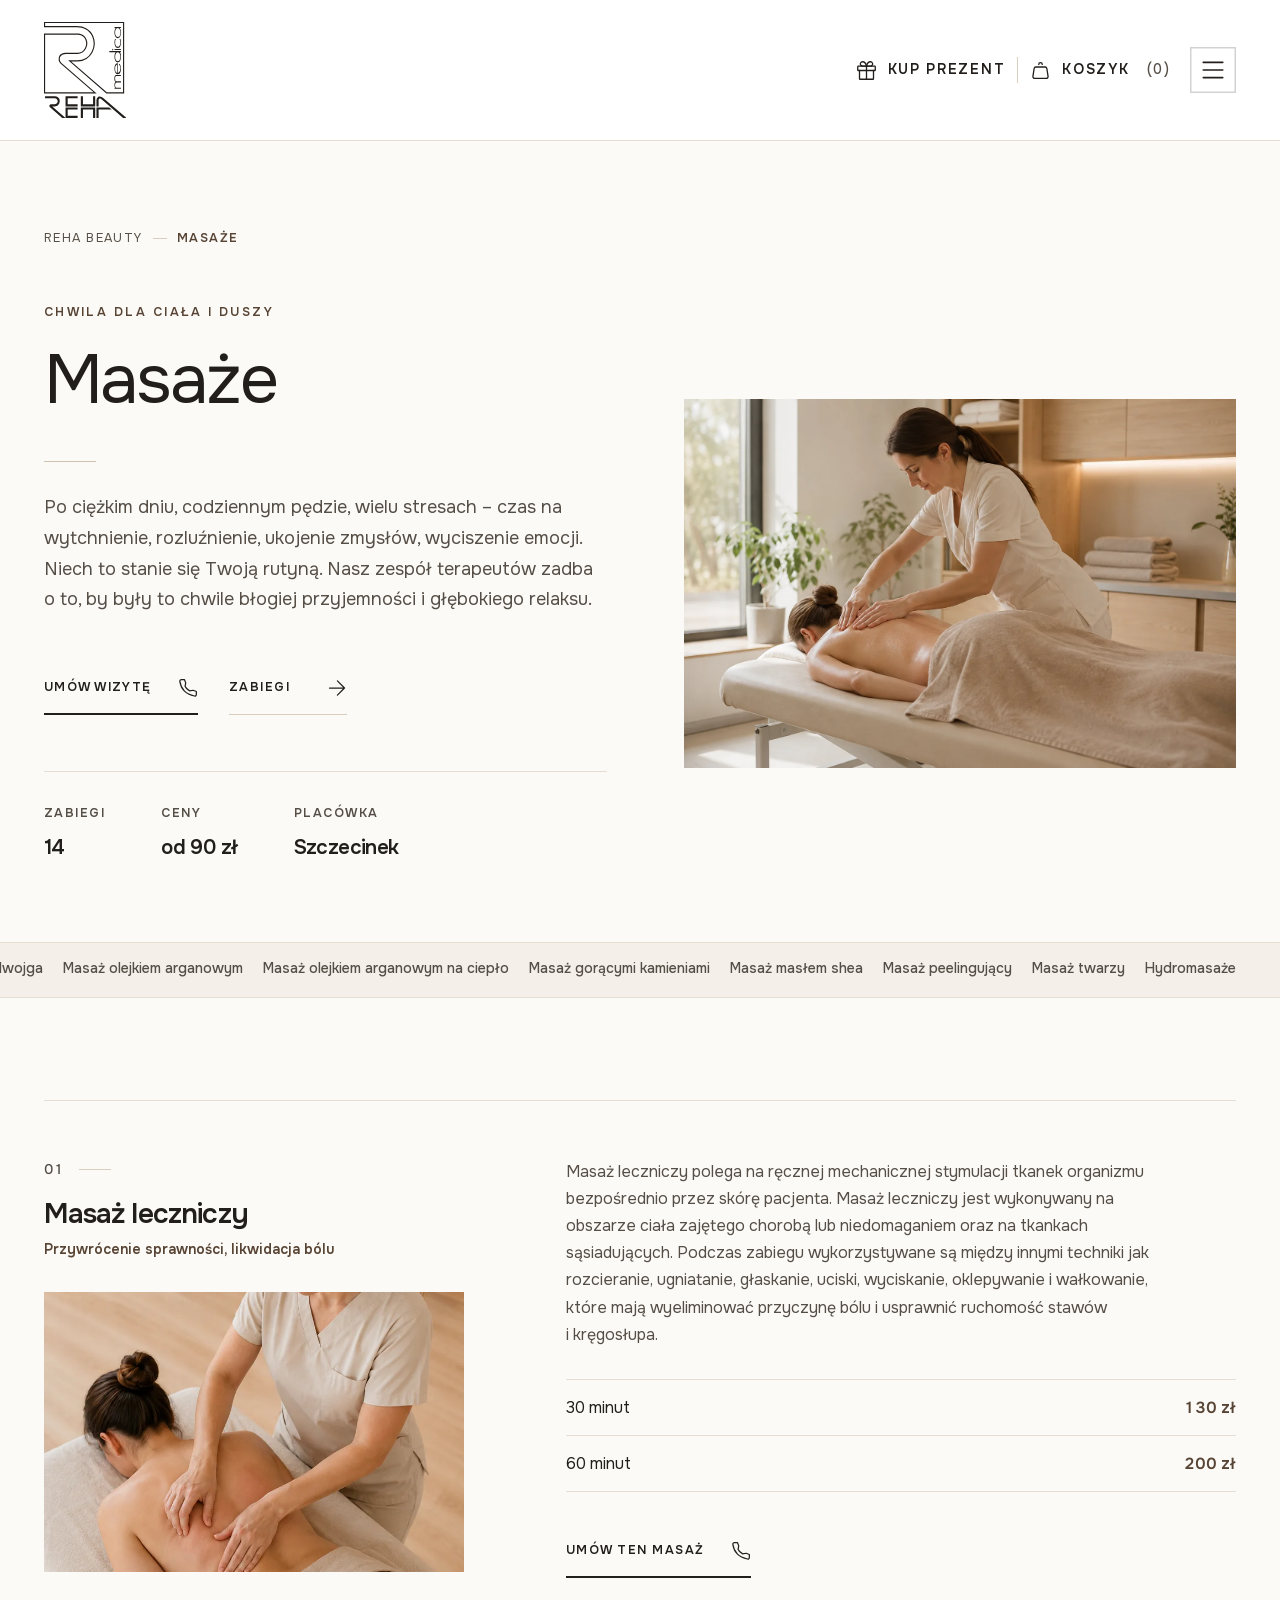
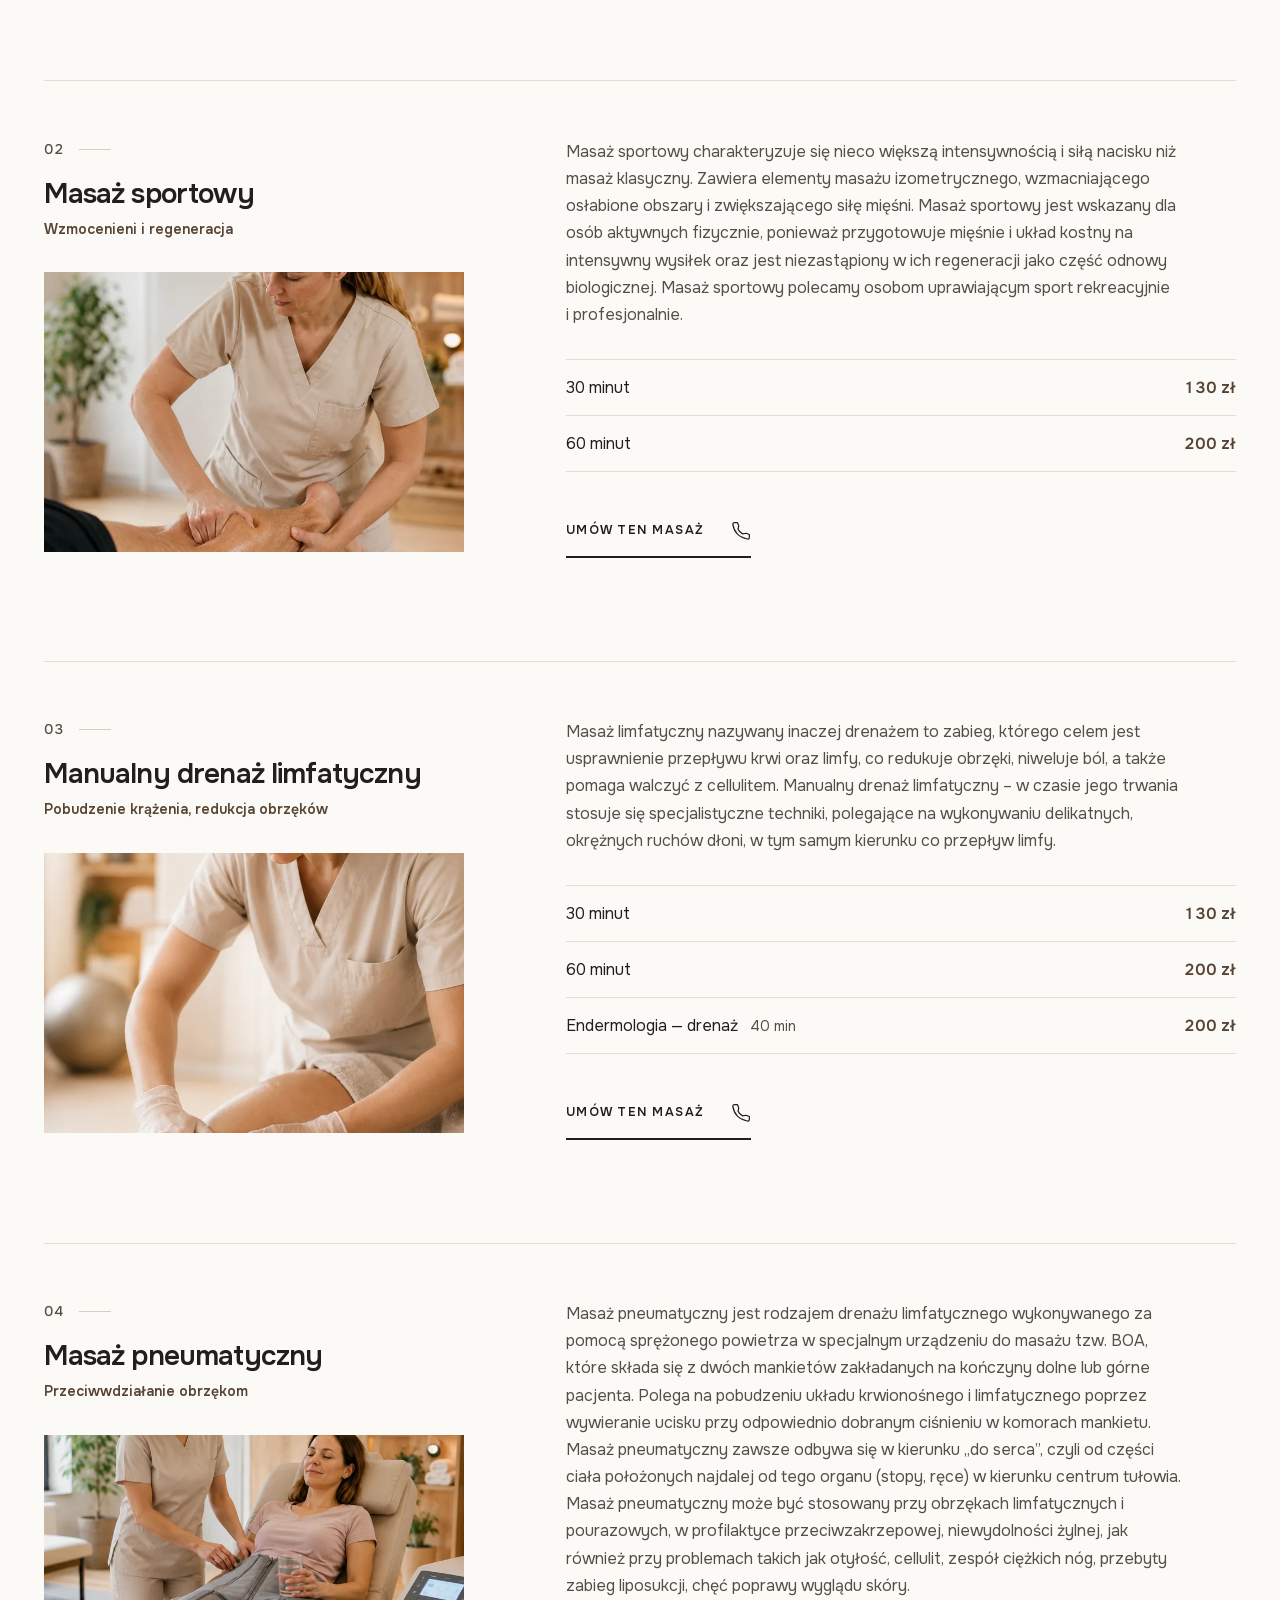
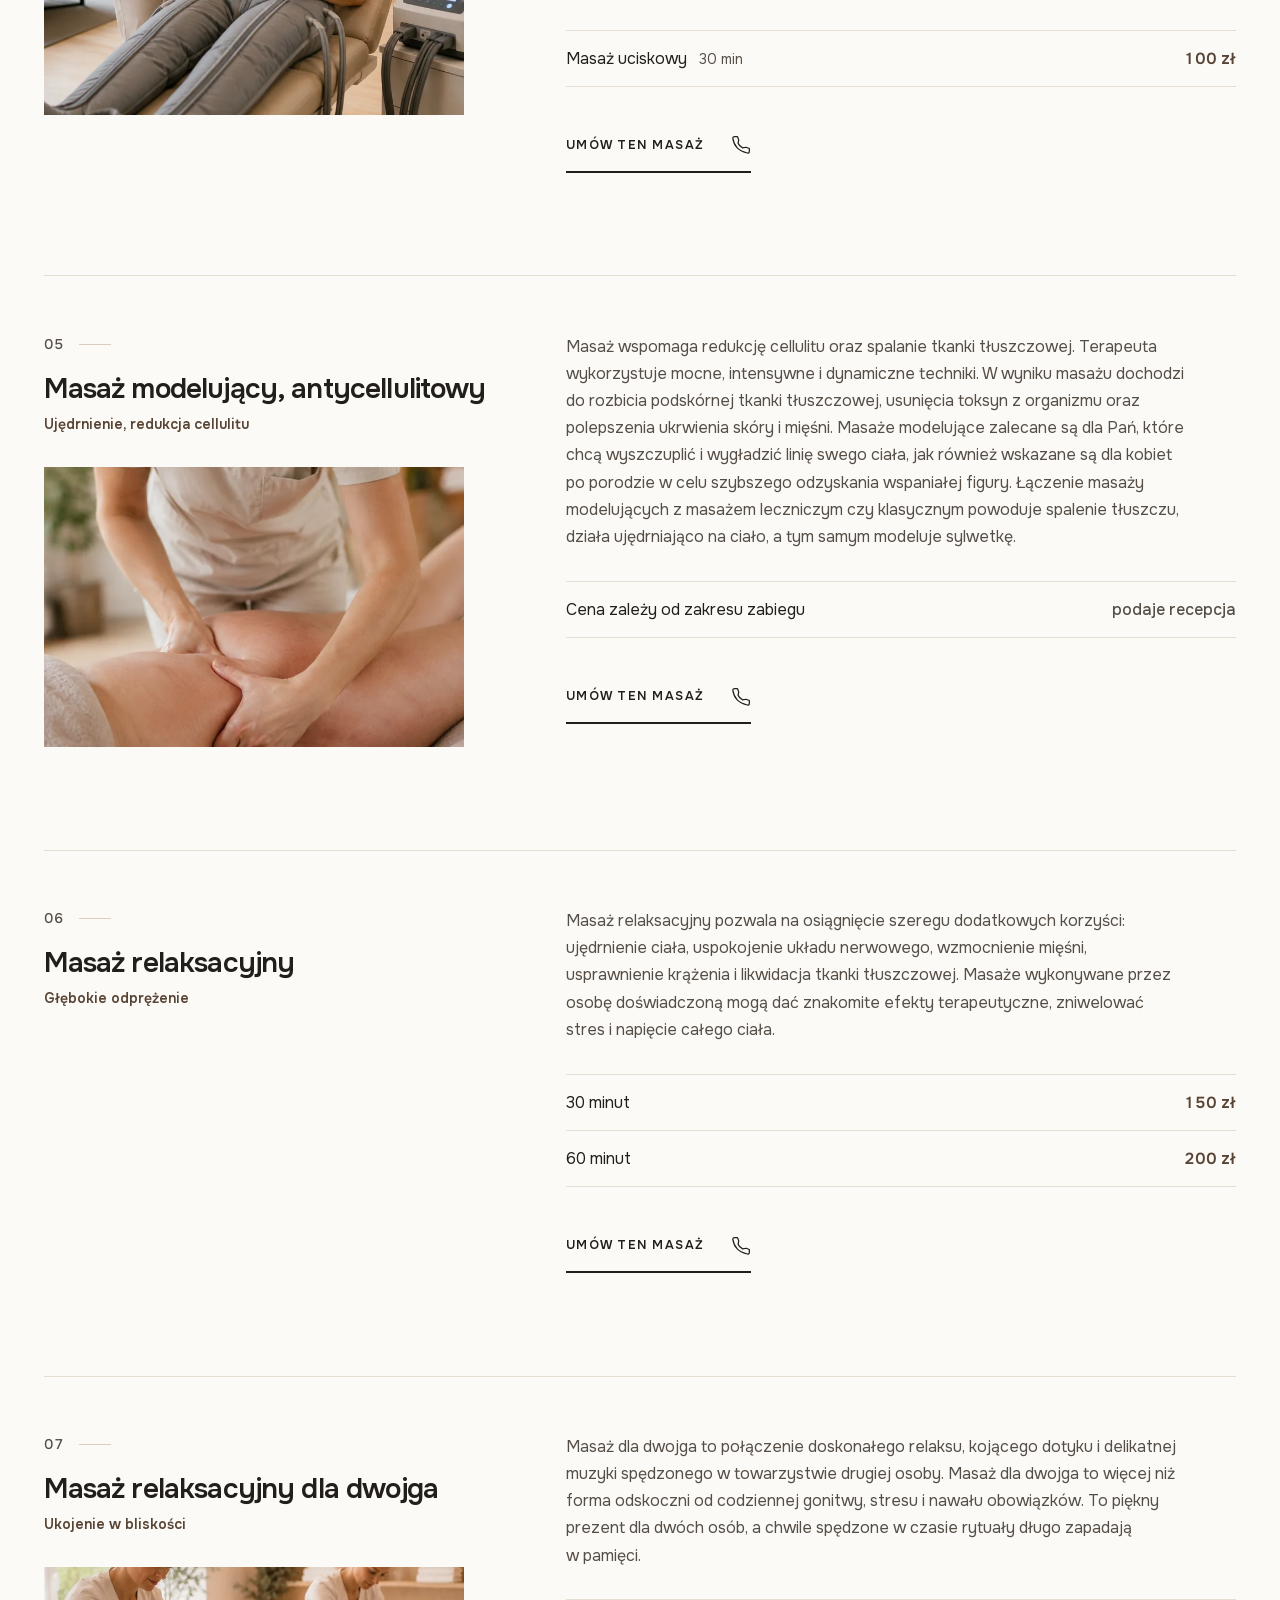
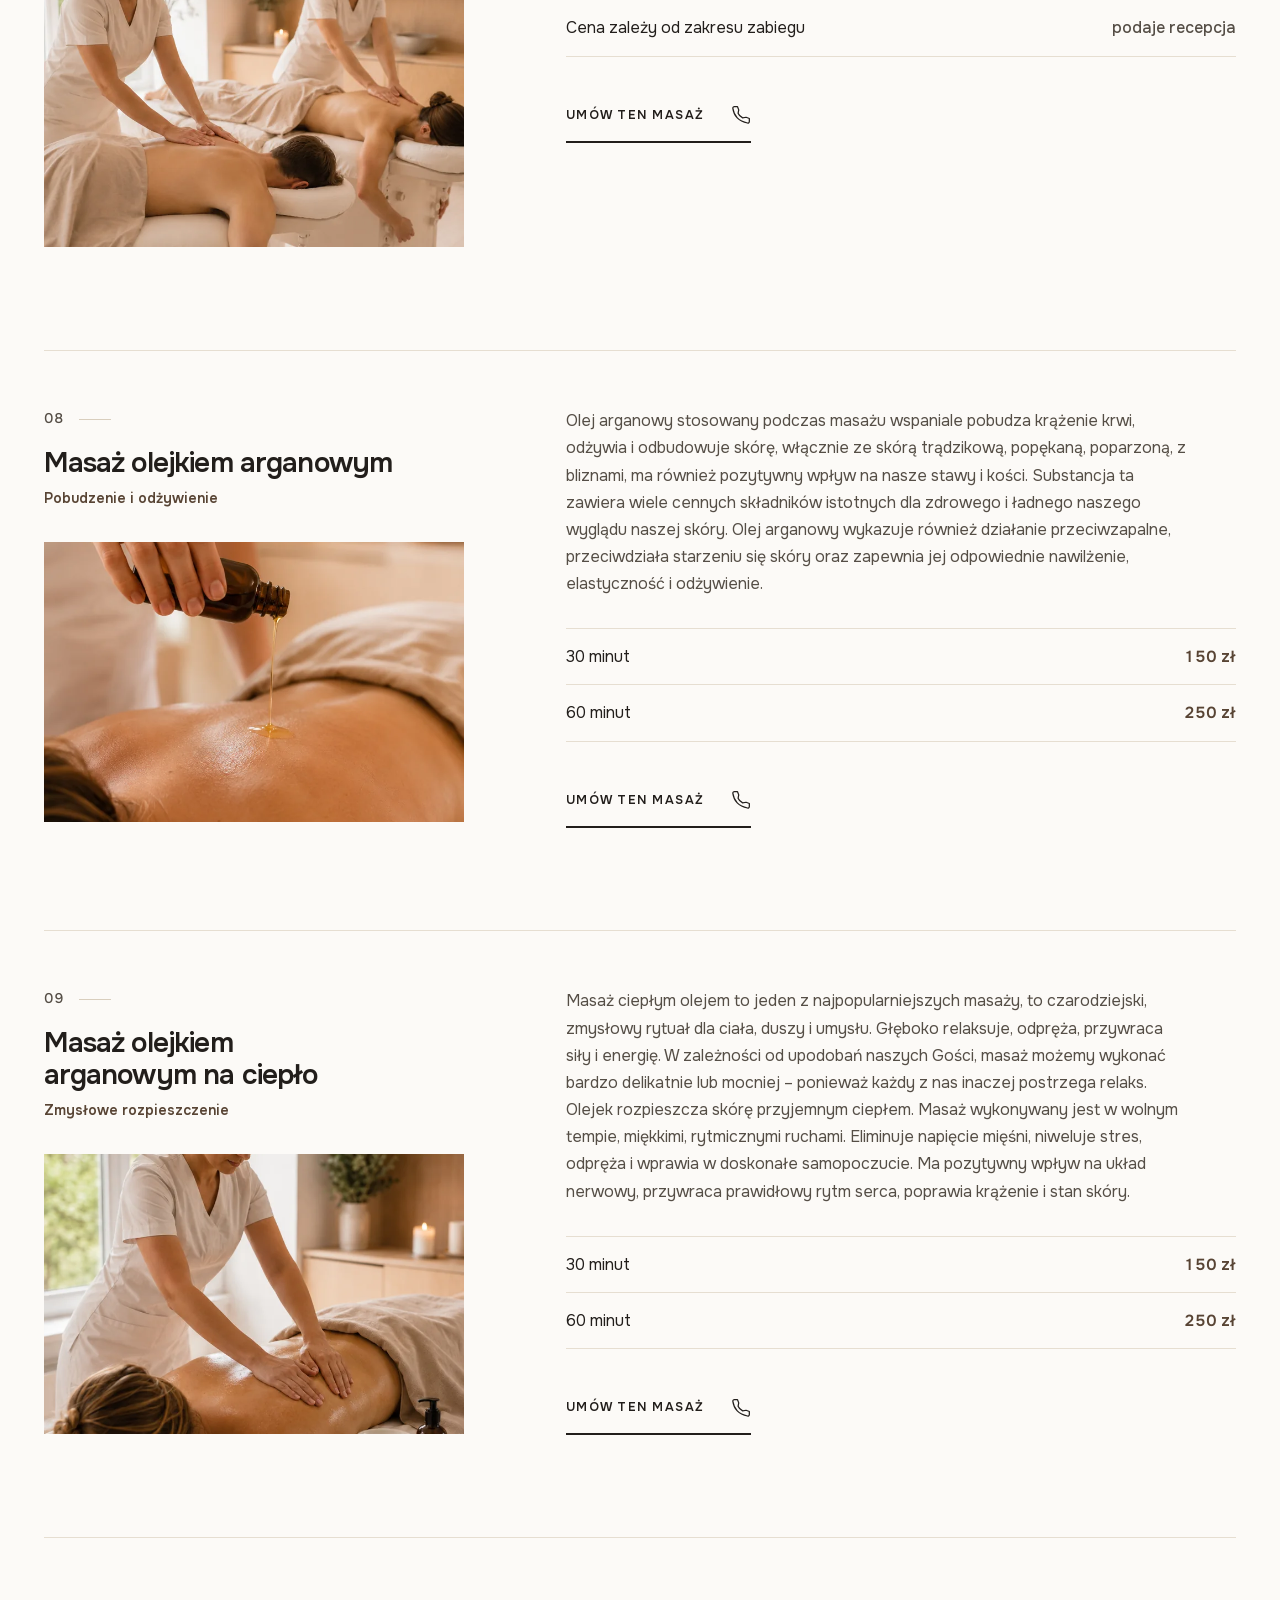
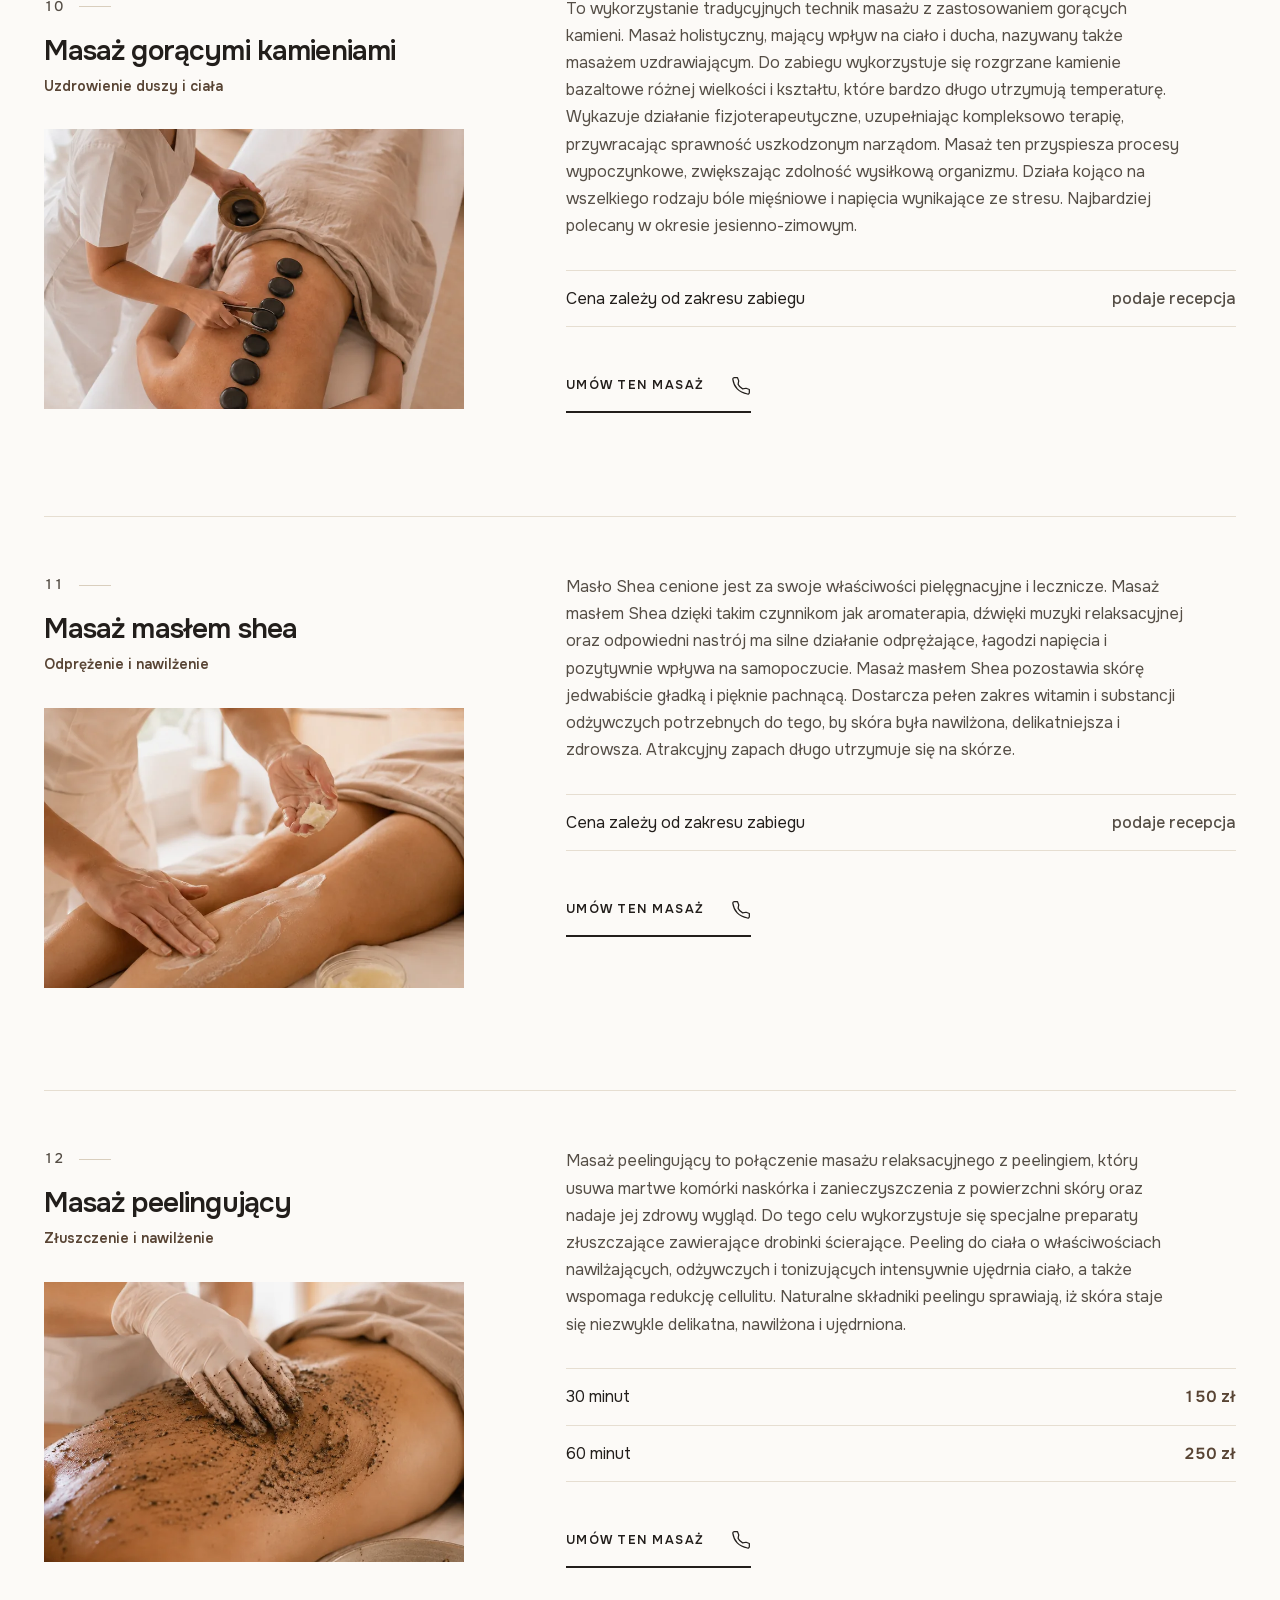
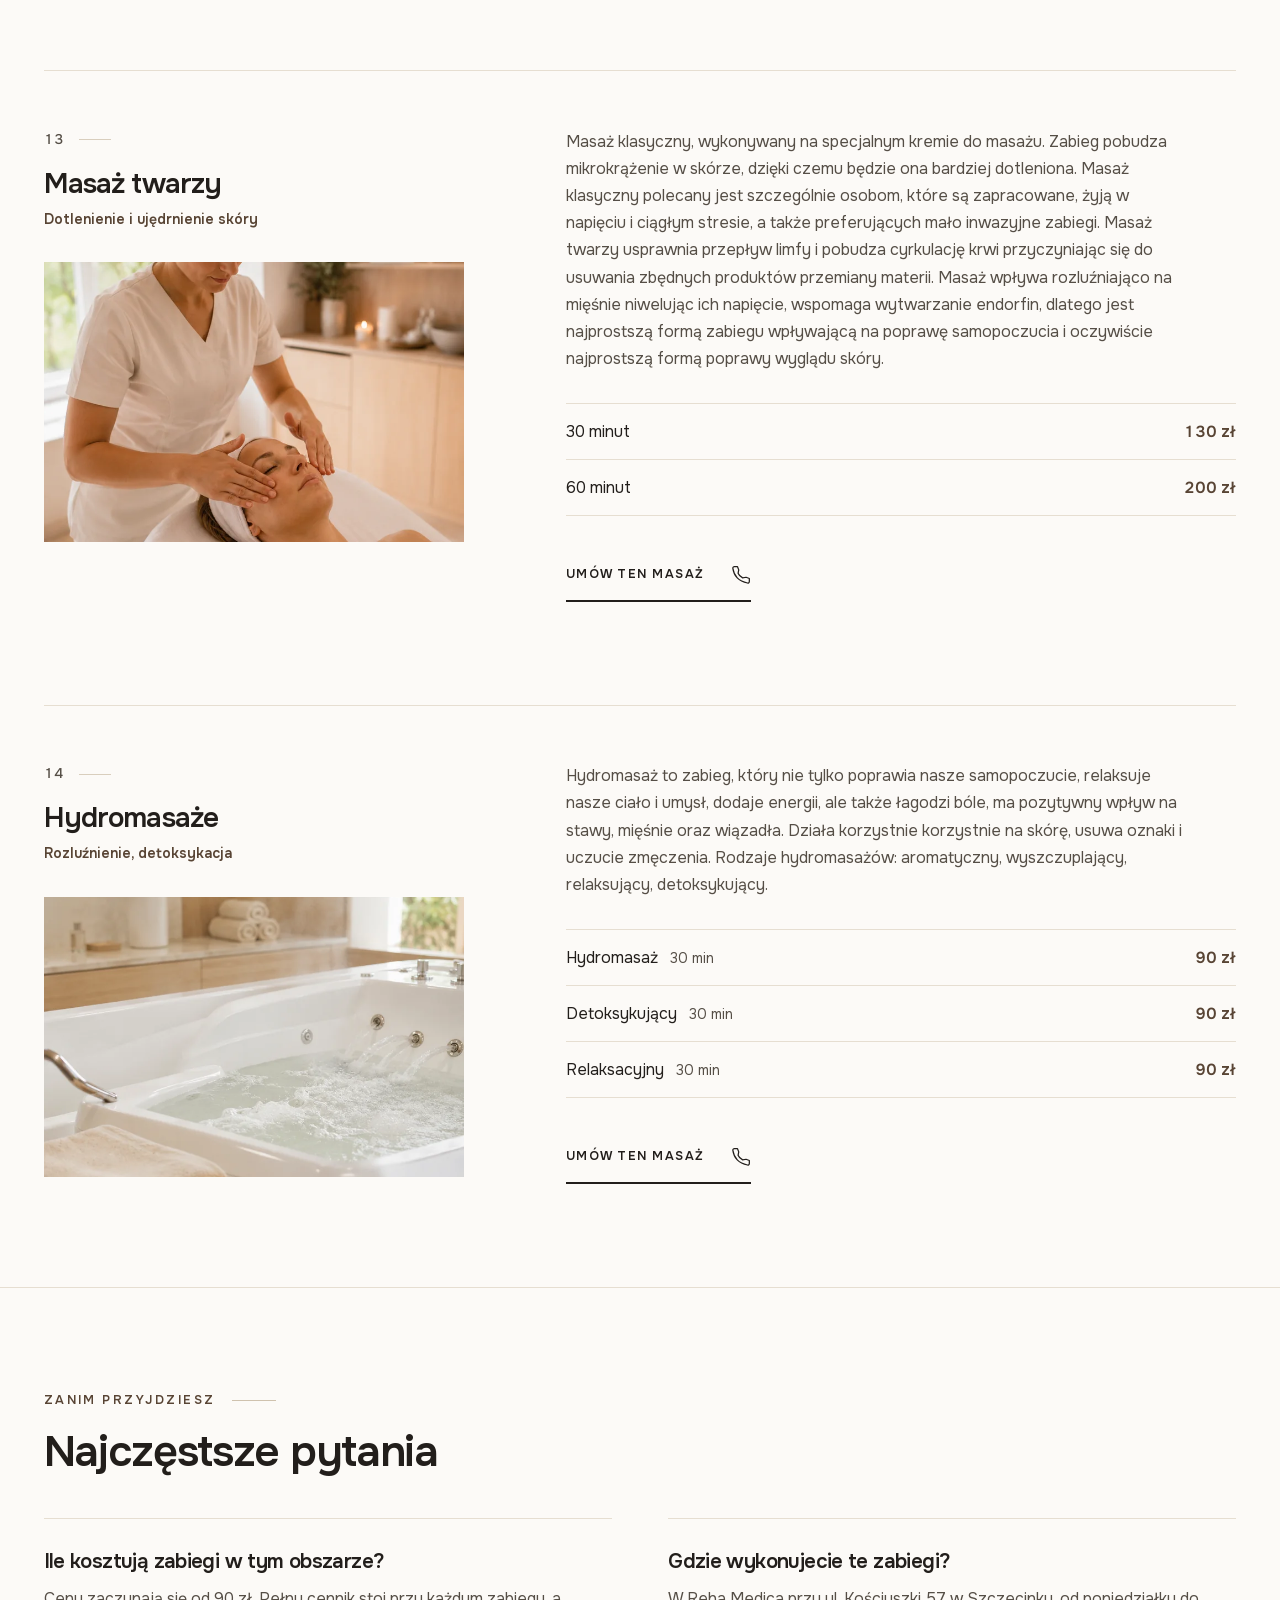
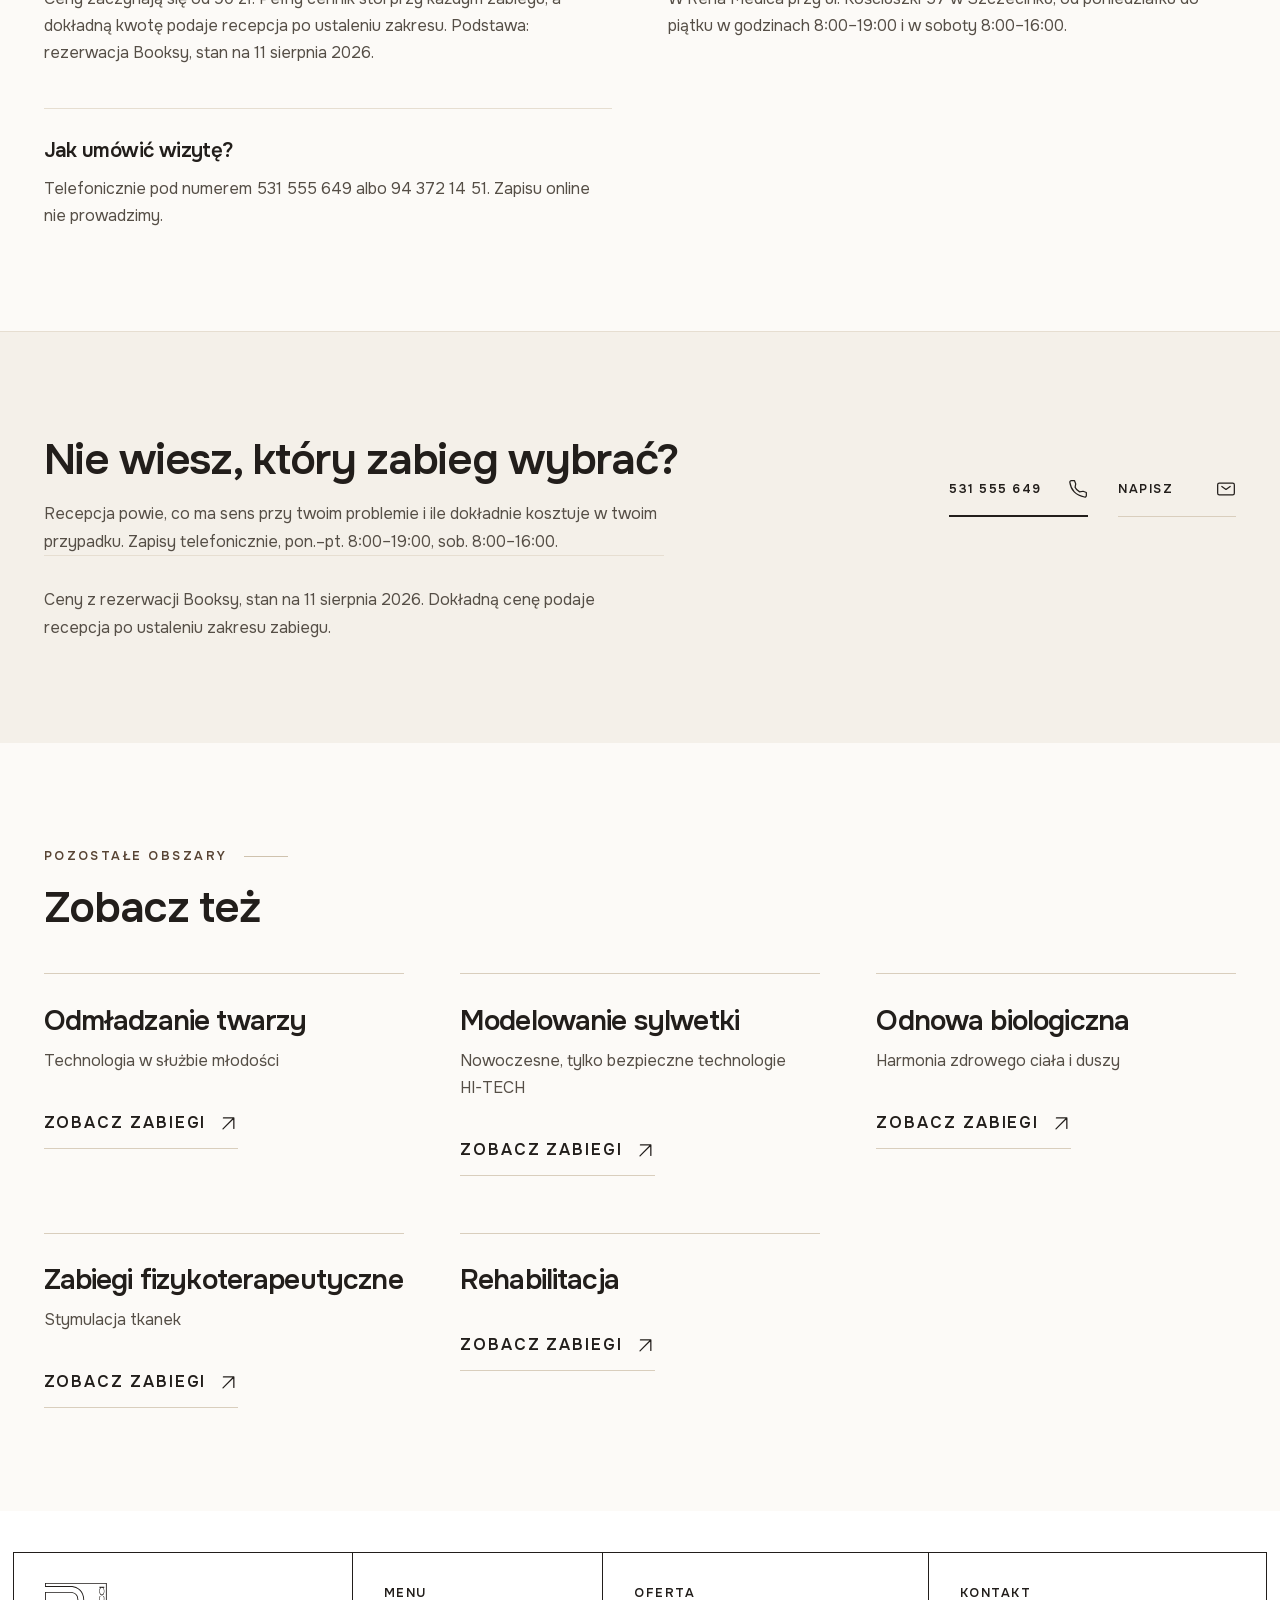
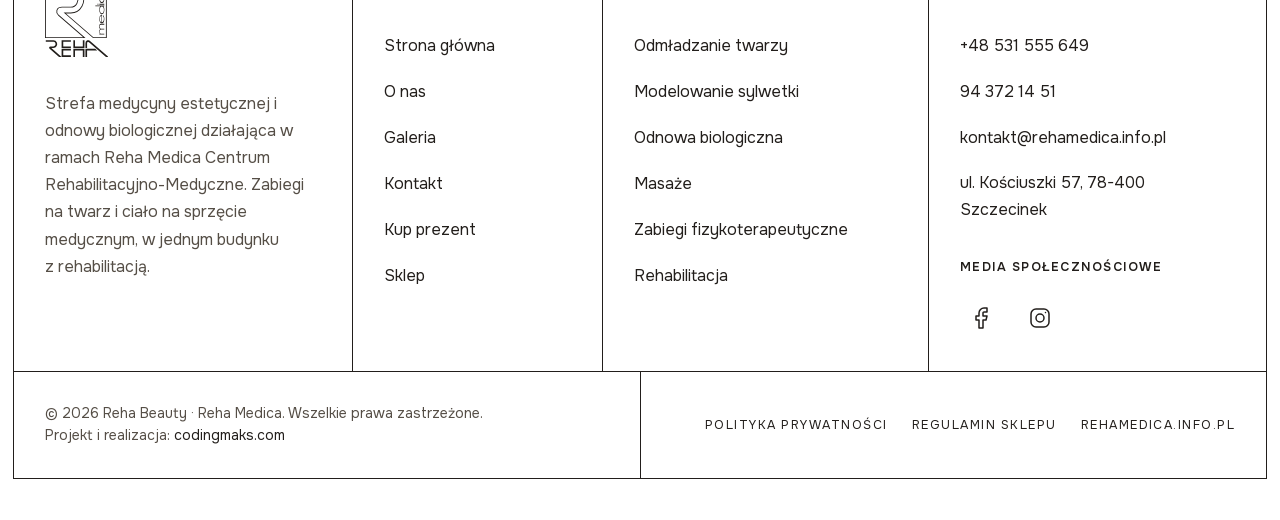
==== commit 52535373: "Zakladka pakietow zdjeta, sklep na mobile, animacja dodania do koszyka - "Pakiety i promocje" usunie" ====
--- a/masaze/index.html
+++ b/masaze/index.html
@@ -31,7 +31,7 @@
 <link rel="preload" href="../assets/fonts/onest-400-lat.woff2" as="font" type="font/woff2" crossorigin>
 <link rel="preload" href="../assets/fonts/onest-600-lat.woff2" as="font" type="font/woff2" crossorigin>
 <link rel="stylesheet" href="../css/tokeny.css?v=2">
-<link rel="stylesheet" href="../css/style.css?v=108">
+<link rel="stylesheet" href="../css/style.css?v=113">
 <script>document.documentElement.className+=' js';</script>
 
 <script type="application/ld+json">{"@context":"https://schema.org","@graph":[{"@type":"BreadcrumbList","itemListElement":[{"@type":"ListItem","position":1,"name":"Reha Beauty","item":"https://mzabavchukweb.github.io/beauty/"},{"@type":"ListItem","position":2,"name":"Masaże","item":"https://mzabavchukweb.github.io/beauty/masaze/"}]},{"@type":"WebPage","@id":"https://mzabavchukweb.github.io/beauty/masaze/","url":"https://mzabavchukweb.github.io/beauty/masaze/","name":"Masaże","description":"Czternaście rodzajów masażu w Szczecinku: leczniczy, sportowy, drenaż limfatyczny, gorącymi kamieniami. Ceny od 90 zł. Zapisy: 531 555 649.","inLanguage":"pl-PL","isPartOf":{"@id":"https://mzabavchukweb.github.io/beauty/#serwis"},"about":{"@id":"https://mzabavchukweb.github.io/beauty/#rehabeauty"},"primaryImageOfPage":"https://mzabavchukweb.github.io/beauty/assets/img/og-masaze.jpg"},{"@type":"ItemList","name":"Masaże","numberOfItems":14,"itemListElement":[{"@type":"ListItem","position":1,"item":{"@id":"https://mzabavchukweb.github.io/beauty/masaze/#masaz-leczniczy"}},{"@type":"ListItem","position":2,"item":{"@id":"https://mzabavchukweb.github.io/beauty/masaze/#masaz-sportowy"}},{"@type":"ListItem","position":3,"item":{"@id":"https://mzabavchukweb.github.io/beauty/masaze/#manualny-drenaz-limfatyczny"}},{"@type":"ListItem","position":4,"item":{"@id":"https://mzabavchukweb.github.io/beauty/masaze/#masaz-pneumatyczny"}},{"@type":"ListItem","position":5,"item":{"@id":"https://mzabavchukweb.github.io/beauty/masaze/#masaz-modelujacy-antycellulitowy"}},{"@type":"ListItem","position":6,"item":{"@id":"https://mzabavchukweb.github.io/beauty/masaze/#masaz-relaksacyjny"}},{"@type":"ListItem","position":7,"item":{"@id":"https://mzabavchukweb.github.io/beauty/masaze/#masaz-relaksacyjny-dla-dwojga"}},{"@type":"ListItem","position":8,"item":{"@id":"https://mzabavchukweb.github.io/beauty/masaze/#masaz-olejkiem-arganowym"}},{"@type":"ListItem","position":9,"item":{"@id":"https://mzabavchukweb.github.io/beauty/masaze/#masaz-olejkiem-arganowym-na-cieplo"}},{"@type":"ListItem","position":10,"item":{"@id":"https://mzabavchukweb.github.io/beauty/masaze/#masaz-goracymi-kamieniami"}},{"@type":"ListItem","position":11,"item":{"@id":"https://mzabavchukweb.github.io/beauty/masaze/#masaz-maslem-shea"}},{"@type":"ListItem","position":12,"item":{"@id":"https://mzabavchukweb.github.io/beauty/masaze/#masaz-peelingujacy"}},{"@type":"ListItem","position":13,"item":{"@id":"https://mzabavchukweb.github.io/beauty/masaze/#masaz-twarzy"}},{"@type":"ListItem","position":14,"item":{"@id":"https://mzabavchukweb.github.io/beauty/masaze/#hydromasaze"}}]},{"@type":"FAQPage","@id":"https://mzabavchukweb.github.io/beauty/masaze/#pytania","mainEntity":[{"@type":"Question","name":"Ile kosztują zabiegi w tym obszarze?","acceptedAnswer":{"@type":"Answer","text":"Ceny zaczynają się od 90 zł. Pełny cennik stoi przy każdym zabiegu, a dokładną kwotę podaje recepcja po ustaleniu zakresu. Podstawa: rezerwacja Booksy, stan na 11 sierpnia 2026."}},{"@type":"Question","name":"Gdzie wykonujecie te zabiegi?","acceptedAnswer":{"@type":"Answer","text":"W Reha Medica przy ul. Kościuszki 57 w Szczecinku, od poniedziałku do piątku w godzinach 8:00–19:00 i w soboty 8:00–16:00."}},{"@type":"Question","name":"Jak umówić wizytę?","acceptedAnswer":{"@type":"Answer","text":"Telefonicznie pod numerem 531 555 649 albo 94 372 14 51. Zapisu online nie prowadzimy."}}]},{"@type":"MedicalProcedure","@id":"https://mzabavchukweb.github.io/beauty/masaze/#masaz-leczniczy","name":"Masaż leczniczy","description":"Masaż leczniczy polega na ręcznej mechanicznej stymulacji tkanek organizmu bezpośrednio przez skórę pacjenta. Masaż leczniczy jest wykonywany na obszarze ciała zajętego chorobą lub niedomaganiem oraz na tkankach sąsiadujących. Podczas zabiegu wykorzystywane są między innymi techniki jak rozcieranie,","url":"https://mzabavchukweb.github.io/beauty/masaze/#masaz-leczniczy","procedureType":"https://schema.org/NoninvasiveProcedure","offers":[{"@type":"Offer","name":"30 minut","priceCurrency":"PLN","availability":"https://schema.org/InStock","price":130},{"@type":"Offer","name":"60 minut","priceCurrency":"PLN","availability":"https://schema.org/InStock","price":200}]},{"@type":"MedicalProcedure","@id":"https://mzabavchukweb.github.io/beauty/masaze/#masaz-sportowy","name":"Masaż sportowy","description":"Masaż sportowy charakteryzuje się nieco większą intensywnością i siłą nacisku niż masaż klasyczny. Zawiera elementy masażu izometrycznego, wzmacniającego osłabione obszary i zwiększającego siłę mięśni. Masaż sportowy jest wskazany dla osób aktywnych fizycznie, ponieważ przygotowuje mięśnie i układ k","url":"https://mzabavchukweb.github.io/beauty/masaze/#masaz-sportowy","procedureType":"https://schema.org/NoninvasiveProcedure","offers":[{"@type":"Offer","name":"30 minut","priceCurrency":"PLN","availability":"https://schema.org/InStock","price":130},{"@type":"Offer","name":"60 minut","priceCurrency":"PLN","availability":"https://schema.org/InStock","price":200}]},{"@type":"MedicalProcedure","@id":"https://mzabavchukweb.github.io/beauty/masaze/#manualny-drenaz-limfatyczny","name":"Manualny drenaż limfatyczny","description":"Masaż limfatyczny nazywany inaczej drenażem to zabieg, którego celem jest usprawnienie przepływu krwi oraz limfy, co redukuje obrzęki, niweluje ból, a także pomaga walczyć z cellulitem. Manualny drenaż limfatyczny – w czasie jego trwania stosuje się specjalistyczne techniki, polegające na wykonywani","url":"https://mzabavchukweb.github.io/beauty/masaze/#manualny-drenaz-limfatyczny","procedureType":"https://schema.org/NoninvasiveProcedure","offers":[{"@type":"Offer","name":"30 minut","priceCurrency":"PLN","availability":"https://schema.org/InStock","price":130},{"@type":"Offer","name":"60 minut","priceCurrency":"PLN","availability":"https://schema.org/InStock","price":200},{"@type":"Offer","name":"Endermologia — drenaż","priceCurrency":"PLN","availability":"https://schema.org/InStock","price":200}]},{"@type":"MedicalProcedure","@id":"https://mzabavchukweb.github.io/beauty/masaze/#masaz-pneumatyczny","name":"Masaż pneumatyczny","description":"Masaż pneumatyczny jest rodzajem drenażu limfatycznego wykonywanego za pomocą sprężonego powietrza w specjalnym urządzeniu do masażu tzw. BOA, które składa się z dwóch mankietów zakładanych na kończyny dolne lub górne pacjenta. Polega na pobudzeniu układu krwionośnego i limfatycznego poprzez wywiera","url":"https://mzabavchukweb.github.io/beauty/masaze/#masaz-pneumatyczny","procedureType":"https://schema.org/NoninvasiveProcedure","offers":[{"@type":"Offer","name":"Masaż uciskowy","priceCurrency":"PLN","availability":"https://schema.org/InStock","price":100}]},{"@type":"MedicalProcedure","@id":"https://mzabavchukweb.github.io/beauty/masaze/#masaz-modelujacy-antycellulitowy","name":"Masaż modelujący, antycellulitowy","description":"Masaż wspomaga redukcję cellulitu oraz spalanie tkanki tłuszczowej. Terapeuta wykorzystuje mocne, intensywne i dynamiczne techniki. W wyniku masażu dochodzi do rozbicia podskórnej tkanki tłuszczowej, usunięcia toksyn z organizmu oraz polepszenia ukrwienia skóry i mięśni. Masaże modelujące zalecane s","url":"https://mzabavchukweb.github.io/beauty/masaze/#masaz-modelujacy-antycellulitowy","procedureType":"https://schema.org/NoninvasiveProcedure"},{"@type":"MedicalProcedure","@id":"https://mzabavchukweb.github.io/beauty/masaze/#masaz-relaksacyjny","name":"Masaż relaksacyjny","description":"Masaż relaksacyjny pozwala na osiągnięcie szeregu dodatkowych korzyści: ujędrnienie ciała, uspokojenie układu nerwowego, wzmocnienie mięśni, usprawnienie krążenia i likwidacja tkanki tłuszczowej. Masaże wykonywane przez osobę doświadczoną mogą dać znakomite efekty terapeutyczne, zniwelować stres i n","url":"https://mzabavchukweb.github.io/beauty/masaze/#masaz-relaksacyjny","procedureType":"https://schema.org/NoninvasiveProcedure","offers":[{"@type":"Offer","name":"30 minut","priceCurrency":"PLN","availability":"https://schema.org/InStock","price":150},{"@type":"Offer","name":"60 minut","priceCurrency":"PLN","availability":"https://schema.org/InStock","price":200}]},{"@type":"MedicalProcedure","@id":"https://mzabavchukweb.github.io/beauty/masaze/#masaz-relaksacyjny-dla-dwojga","name":"Masaż relaksacyjny dla dwojga","description":"Masaż dla dwojga to połączenie doskonałego relaksu, kojącego dotyku i delikatnej muzyki spędzonego w towarzystwie drugiej osoby. Masaż dla dwojga to więcej niż forma odskoczni od codziennej gonitwy, stresu i nawału obowiązków. To piękny prezent dla dwóch osób, a chwile spędzone w czasie rytuały dług","url":"https://mzabavchukweb.github.io/beauty/masaze/#masaz-relaksacyjny-dla-dwojga","procedureType":"https://schema.org/NoninvasiveProcedure"},{"@type":"MedicalProcedure","@id":"https://mzabavchukweb.github.io/beauty/masaze/#masaz-olejkiem-arganowym","name":"Masaż olejkiem arganowym","description":"Olej arganowy stosowany podczas masażu wspaniale pobudza krążenie krwi, odżywia i odbudowuje skórę, włącznie ze skórą trądzikową, popękaną, poparzoną, z bliznami, ma również pozytywny wpływ na nasze stawy i kości. Substancja ta zawiera wiele cennych składników istotnych dla zdrowego i ładnego naszeg","url":"https://mzabavchukweb.github.io/beauty/masaze/#masaz-olejkiem-arganowym","procedureType":"https://schema.org/NoninvasiveProcedure","offers":[{"@type":"Offer","name":"30 minut","priceCurrency":"PLN","availability":"https://schema.org/InStock","price":150},{"@type":"Offer","name":"60 minut","priceCurrency":"PLN","availability":"https://schema.org/InStock","price":250}]},{"@type":"MedicalProcedure","@id":"https://mzabavchukweb.github.io/beauty/masaze/#masaz-olejkiem-arganowym-na-cieplo","name":"Masaż olejkiem arganowym na ciepło","description":"Masaż ciepłym olejem to jeden z najpopularniejszych masaży, to czarodziejski, zmysłowy rytuał dla ciała, duszy i umysłu. Głęboko relaksuje, odpręża, przywraca siły i energię. W zależności od upodobań naszych Gości, masaż możemy wykonać bardzo delikatnie lub mocniej – ponieważ każdy z nas inaczej pos","url":"https://mzabavchukweb.github.io/beauty/masaze/#masaz-olejkiem-arganowym-na-cieplo","procedureType":"https://schema.org/NoninvasiveProcedure","offers":[{"@type":"Offer","name":"30 minut","priceCurrency":"PLN","availability":"https://schema.org/InStock","price":150},{"@type":"Offer","name":"60 minut","priceCurrency":"PLN","availability":"https://schema.org/InStock","price":250}]},{"@type":"MedicalProcedure","@id":"https://mzabavchukweb.github.io/beauty/masaze/#masaz-goracymi-kamieniami","name":"Masaż gorącymi kamieniami","description":"To wykorzystanie tradycyjnych technik masażu z zastosowaniem gorących kamieni. Masaż holistyczny, mający wpływ na ciało i ducha, nazywany także masażem uzdrawiającym. Do zabiegu wykorzystuje się rozgrzane kamienie bazaltowe różnej wielkości i kształtu, które bardzo długo utrzymują temperaturę. Wykaz","url":"https://mzabavchukweb.github.io/beauty/masaze/#masaz-goracymi-kamieniami","procedureType":"https://schema.org/NoninvasiveProcedure"},{"@type":"MedicalProcedure","@id":"https://mzabavchukweb.github.io/beauty/masaze/#masaz-maslem-shea","name":"Masaż masłem shea","description":"Masło Shea cenione jest za swoje właściwości pielęgnacyjne i lecznicze. Masaż masłem Shea dzięki takim czynnikom jak aromaterapia, dźwięki muzyki relaksacyjnej oraz odpowiedni nastrój ma silne działanie odprężające, łagodzi napięcia i pozytywnie wpływa na samopoczucie. Masaż masłem Shea pozostawia s","url":"https://mzabavchukweb.github.io/beauty/masaze/#masaz-maslem-shea","procedureType":"https://schema.org/NoninvasiveProcedure"},{"@type":"MedicalProcedure","@id":"https://mzabavchukweb.github.io/beauty/masaze/#masaz-peelingujacy","name":"Masaż peelingujący","description":"Masaż peelingujący to połączenie masażu relaksacyjnego z peelingiem, który usuwa martwe komórki naskórka i zanieczyszczenia z powierzchni skóry oraz nadaje jej zdrowy wygląd. Do tego celu wykorzystuje się specjalne preparaty złuszczające zawierające drobinki ścierające. Peeling do ciała o właściwośc","url":"https://mzabavchukweb.github.io/beauty/masaze/#masaz-peelingujacy","procedureType":"https://schema.org/NoninvasiveProcedure","offers":[{"@type":"Offer","name":"30 minut","priceCurrency":"PLN","availability":"https://schema.org/InStock","price":150},{"@type":"Offer","name":"60 minut","priceCurrency":"PLN","availability":"https://schema.org/InStock","price":250}]},{"@type":"MedicalProcedure","@id":"https://mzabavchukweb.github.io/beauty/masaze/#masaz-twarzy","name":"Masaż twarzy","description":"Masaż klasyczny, wykonywany na specjalnym kremie do masażu. Zabieg pobudza mikrokrążenie w skórze, dzięki czemu będzie ona bardziej dotleniona. Masaż klasyczny polecany jest szczególnie osobom, które są zapracowane, żyją w napięciu i ciągłym stresie, a także preferujących mało inwazyjne zabiegi. Mas","url":"https://mzabavchukweb.github.io/beauty/masaze/#masaz-twarzy","procedureType":"https://schema.org/NoninvasiveProcedure","offers":[{"@type":"Offer","name":"30 minut","priceCurrency":"PLN","availability":"https://schema.org/InStock","price":130},{"@type":"Offer","name":"60 minut","priceCurrency":"PLN","availability":"https://schema.org/InStock","price":200}]},{"@type":"MedicalProcedure","@id":"https://mzabavchukweb.github.io/beauty/masaze/#hydromasaze","name":"Hydromasaże","description":"Hydromasaż to zabieg, który nie tylko poprawia nasze samopoczucie, relaksuje nasze ciało i umysł, dodaje energii, ale także łagodzi bóle, ma pozytywny wpływ na stawy, mięśnie oraz wiązadła. Działa korzystnie korzystnie na skórę, usuwa oznaki i uczucie zmęczenia. Rodzaje hydromasażów: aromatyczny, wy","url":"https://mzabavchukweb.github.io/beauty/masaze/#hydromasaze","procedureType":"https://schema.org/NoninvasiveProcedure","offers":[{"@type":"Offer","name":"Hydromasaż","priceCurrency":"PLN","availability":"https://schema.org/InStock","price":90},{"@type":"Offer","name":"Detoksykujący","priceCurrency":"PLN","availability":"https://schema.org/InStock","price":90},{"@type":"Offer","name":"Relaksacyjny","priceCurrency":"PLN","availability":"https://schema.org/InStock","price":90}]}]}</script>
@@ -55,6 +55,7 @@
   <symbol id="i-close" viewBox="0 0 24 24" fill="none" stroke="currentColor" stroke-width="1.5" stroke-linecap="round" stroke-linejoin="round"><path d="M6.75827 17.2426L12.0009 12M17.2435 6.75736L12.0009 12M12.0009 12L6.75827 6.75736M12.0009 12L17.2435 17.2426" stroke-linecap="round" stroke-linejoin="round"/></symbol>
   <symbol id="i-strzalka" viewBox="0 0 24 24" fill="none" stroke="currentColor" stroke-width="1.5" stroke-linecap="round" stroke-linejoin="round"><path d="M6.00005 19L19 5.99996M19 5.99996V18.48M19 5.99996H6.52005" stroke-linecap="round" stroke-linejoin="round"/></symbol>
   <symbol id="i-w-prawo" viewBox="0 0 24 24" fill="none" stroke="currentColor" stroke-width="1.5" stroke-linecap="round" stroke-linejoin="round"><path d="M3 12L21 12M21 12L12.5 3.5M21 12L12.5 20.5" stroke-linecap="round" stroke-linejoin="round"/></symbol>
+  <symbol id="i-ptaszek" viewBox="0 0 24 24" fill="none" stroke="currentColor" stroke-width="2" stroke-linecap="round" stroke-linejoin="round"><path d="M5 13L9 17L19 7"/></symbol>
   <symbol id="i-gora" viewBox="0 0 24 24" fill="none" stroke="currentColor" stroke-width="1.5" stroke-linecap="round" stroke-linejoin="round"><path d="M6 15L12 9L18 15" stroke-linecap="round" stroke-linejoin="round"/></symbol>
   <symbol id="i-pin" viewBox="0 0 24 24" fill="none" stroke="currentColor" stroke-width="1.5" stroke-linecap="round" stroke-linejoin="round"><path d="M20 10C20 14.4183 12 22 12 22C12 22 4 14.4183 4 10C4 5.58172 7.58172 2 12 2C16.4183 2 20 5.58172 20 10Z" stroke-width="1.5"/><path d="M12 11C12.5523 11 13 10.5523 13 10C13 9.44772 12.5523 9 12 9C11.4477 9 11 9.44772 11 10C11 10.5523 11.4477 11 12 11Z" fill="currentColor" stroke-linecap="round" stroke-linejoin="round"/></symbol>
   <symbol id="i-sprzet" viewBox="0 0 24 24" fill="none" stroke="currentColor" stroke-width="1.5" stroke-linecap="round" stroke-linejoin="round"><path d="M3 12H6L9 3L15 21L18 12H21" stroke-linecap="round" stroke-linejoin="round"/></symbol>
@@ -77,7 +78,6 @@
         <li><a href="../odmladzanie-twarzy/">Odmładzanie twarzy</a></li>
         <li><a href="../modelowanie-sylwetki/">Modelowanie sylwetki</a></li>
         <li><a href="../odnowa-biologiczna/">Odnowa biologiczna</a></li>
-        <li><a href="../pakiety-i-promocje/">Pakiety i promocje</a></li>
         <li><a href="../kontakt/">Kontakt</a></li>
       </ul>
 
@@ -435,8 +435,7 @@
             <li><a href="../">Strona główna</a></li>
             <li><a href="../o-nas/">O nas</a></li>
             <li><a href="../galeria/">Galeria</a></li>
-            <li><a href="../pakiety-i-promocje/">Pakiety i promocje</a></li>
-            <li><a href="../kontakt/">Kontakt</a></li>
+                <li><a href="../kontakt/">Kontakt</a></li>
             <li><a href="../produkt/voucher-elektroniczny/">Kup prezent</a></li>
             <li><a href="../sklep/">Sklep</a></li>
           </ul>
@@ -492,6 +491,6 @@
   </button>
 </footer>
 
-<script src="../js/main.js?v=108"></script>
+<script src="../js/main.js?v=113"></script>
 </body>
 </html>
--- a/css/style.css
+++ b/css/style.css
@@ -127,7 +127,12 @@
 .top.przewiniety .znak__l{height:68px}
 
 .menu{margin-inline:auto}
-.menu__l{display:flex;align-items:center;gap:var(--s2);list-style:none;margin:0;padding:0}
+/* Odstęp między pozycjami rośnie razem z oknem. Stałe 12 px przy wersalikach
+   z rozstrzeleniem sprawiało, że „Odmładzanie twarzy" i „Modelowanie sylwetki"
+   czytało się jak jeden ciąg — rozstrzelenie wewnątrz wyrazu było niemal
+   równe przerwie między pozycjami. */
+.menu__l{display:flex;align-items:center;gap:clamp(16px,2.1vw,40px);
+  list-style:none;margin:0;padding:0}
 .menu__l>li{position:relative;display:flex;align-items:center}
 .menu__l a{display:inline-flex;align-items:center;min-height:var(--cel);white-space:nowrap;
   font-size:var(--t1);font-weight:500;letter-spacing:var(--ls-w);text-transform:uppercase;
@@ -191,6 +196,17 @@
 /* Menu na wąskim ekranie: panel na pełną wysokość.
    Próg 1400 px — zmierzony: przy 1360 px grupa zakupowa wystawała o 18 px.
    Powyżej 1400 rząd ma zapas. */
+/* Przy 1440 px na sześć pozycji menu zostaje 938 px, a same napisy zajmują
+   907 — odstępów nie ma z czego zwiększyć. Etykieta „Kup prezent" schodzi
+   wtedy do samej ikony i oddaje około 110 px; nazwa zostaje dla czytnika
+   ekranu, więc nic nie ginie. Powyżej 1560 px miejsca starcza na obie. */
+@media(min-width:1400px) and (max-width:1559px){
+  .top__z .top__l:first-child .top__e{position:absolute;width:1px;height:1px;
+    margin:-1px;padding:0;overflow:hidden;clip:rect(0 0 0 0);clip-path:inset(50%);
+    white-space:nowrap;border:0}
+  .top__z .top__l:first-child{gap:0}
+}
+
 @media(max-width:1399px){
   .burger{display:inline-flex}
   /* Panel przykrywa cały ekran razem z tłem nagłówka, więc znak i przyciski
@@ -544,7 +560,10 @@
 .stopka__d>span{display:block;padding:var(--s4) var(--pad-k)}
 .stopka__d>span+span{display:flex;align-items:center;justify-content:flex-end;flex-wrap:wrap;
   row-gap:6px;border-left:1px solid var(--ink)}
-.stopka__d a{color:var(--ink)}
+/* Kredyt wykonawcy jest odnośnikiem o wysokości wiersza, czyli 18 px —
+   poniżej progu 24 px, jaki WCAG 2.2 stawia celom dotykowym. Dotyczy
+   każdej szerokości, więc reguła nie może siedzieć w zapytaniu medialnym. */
+.stopka__d a{color:var(--ink);display:inline-flex;align-items:center;min-height:24px}
 
 /* Kryterium 2.5.8 wymaga celu 24×24 px. Odnośniki w pasku miały 18–20 px
    wysokości, więc dostają własne pole zamiast samej wysokości wiersza. */
@@ -849,7 +868,10 @@
 .kup__l li{display:flex;align-items:center;flex-wrap:wrap;gap:12px;padding:12px 0;
   border-top:1px solid var(--linia)}
 .kup__l li:first-child{border-top:0}
-.kup__l span{min-width:0;overflow-wrap:anywhere;font-size:var(--t3);color:var(--ink)}
+/* Bezpośrednie dziecko wiersza, nie „jakikolwiek span w środku" — inaczej
+   reguła sięga do etykiety w przycisku i maluje ją atramentem na
+   atramentowym tle, czyli napis znika. */
+.kup__l li>span{min-width:0;overflow-wrap:anywhere;font-size:var(--t3);color:var(--ink)}
 .kup__l b{margin-left:auto;font-variant-numeric:tabular-nums;font-size:var(--t3);color:var(--ink)}
 .kup__b{display:inline-flex;align-items:center;justify-content:center;gap:10px;
   min-height:var(--cel);padding:11px 20px;border:1px solid var(--ink);background:var(--ink);
@@ -858,8 +880,44 @@
   transition:background .2s var(--ease),border-color .2s var(--ease)}
 .kup__b:hover{background:var(--akc);border-color:var(--akc)}
 .kup__b:active{transform:translateY(1px)}
-.kup__b[aria-busy=true]{background:var(--akc);border-color:var(--akc)}
 .kup__b .ic{width:20px;height:20px}
+
+/* Trzy stany dodawania. Szerokość przycisku nie skacze przy zmianie etykiety,
+   bo obie ikony leżą w tym samym miejscu i przełącza się tylko widoczność —
+   podskakujący przycisk pod palcem czyta się jak błąd, nie jak potwierdzenie. */
+.kup__b{position:relative}
+.kup__e{transition:opacity .2s var(--ease)}
+.kup__i,.kup__p{transition:opacity .22s var(--ease),transform .22s var(--ease)}
+.kup__p{position:absolute;right:20px;opacity:0;transform:scale(.5) rotate(-12deg)}
+
+.kup__b--wysyla{background:var(--akc);border-color:var(--akc);cursor:progress}
+.kup__b--wysyla .kup__e{opacity:.75}
+.kup__b--wysyla .kup__i{animation:kup-puls 1s var(--ease) infinite}
+
+.kup__b--dodano{background:var(--akc);border-color:var(--akc)}
+.kup__b--dodano .kup__i{opacity:0;transform:scale(.5)}
+.kup__b--dodano .kup__p{opacity:1;transform:none}
+
+@keyframes kup-puls{
+  0%,100%{opacity:1;transform:none}
+  50%{opacity:.45;transform:translateX(3px)}
+}
+
+/* Licznik w nagłówku podskakuje, gdy pozycja dojdzie — koszyk jest daleko
+   od przycisku i bez tego nie widać, dokąd rzecz poleciała. */
+.top__l--bump{animation:kup-bump .5s var(--ease)}
+@keyframes kup-bump{
+  0%{transform:none}
+  30%{transform:translateY(-4px) scale(1.06)}
+  60%{transform:translateY(0) scale(.98)}
+  100%{transform:none}
+}
+
+@media(prefers-reduced-motion:reduce){
+  .kup__e,.kup__i,.kup__p{transition:none}
+  .kup__b--wysyla .kup__i{animation:none}
+  .top__l--bump{animation:none}
+}
 
 /* Na wąskim ekranie przycisk schodzi pod kwotę i bierze całą szerokość —
    inaczej przy dłuższej nazwie pakietu zostaje mu kilkadziesiąt pikseli. */
@@ -1036,9 +1094,6 @@
 @media(max-width:760px){
   :root{--t1:.84rem}
   .stopka__pr a{display:inline-flex;align-items:center;min-height:44px}
-  /* Kredyt wykonawcy też jest odnośnikiem — 18 px wysokości nie spełnia
-     progu 24 px z WCAG 2.2 dla celu dotykowego. */
-  .stopka__d a{display:inline-flex;align-items:center;min-height:24px}
   .inne__k .fil__w{min-height:44px}
   .okruch a,.okruch li>span{letter-spacing:.08em}
 }
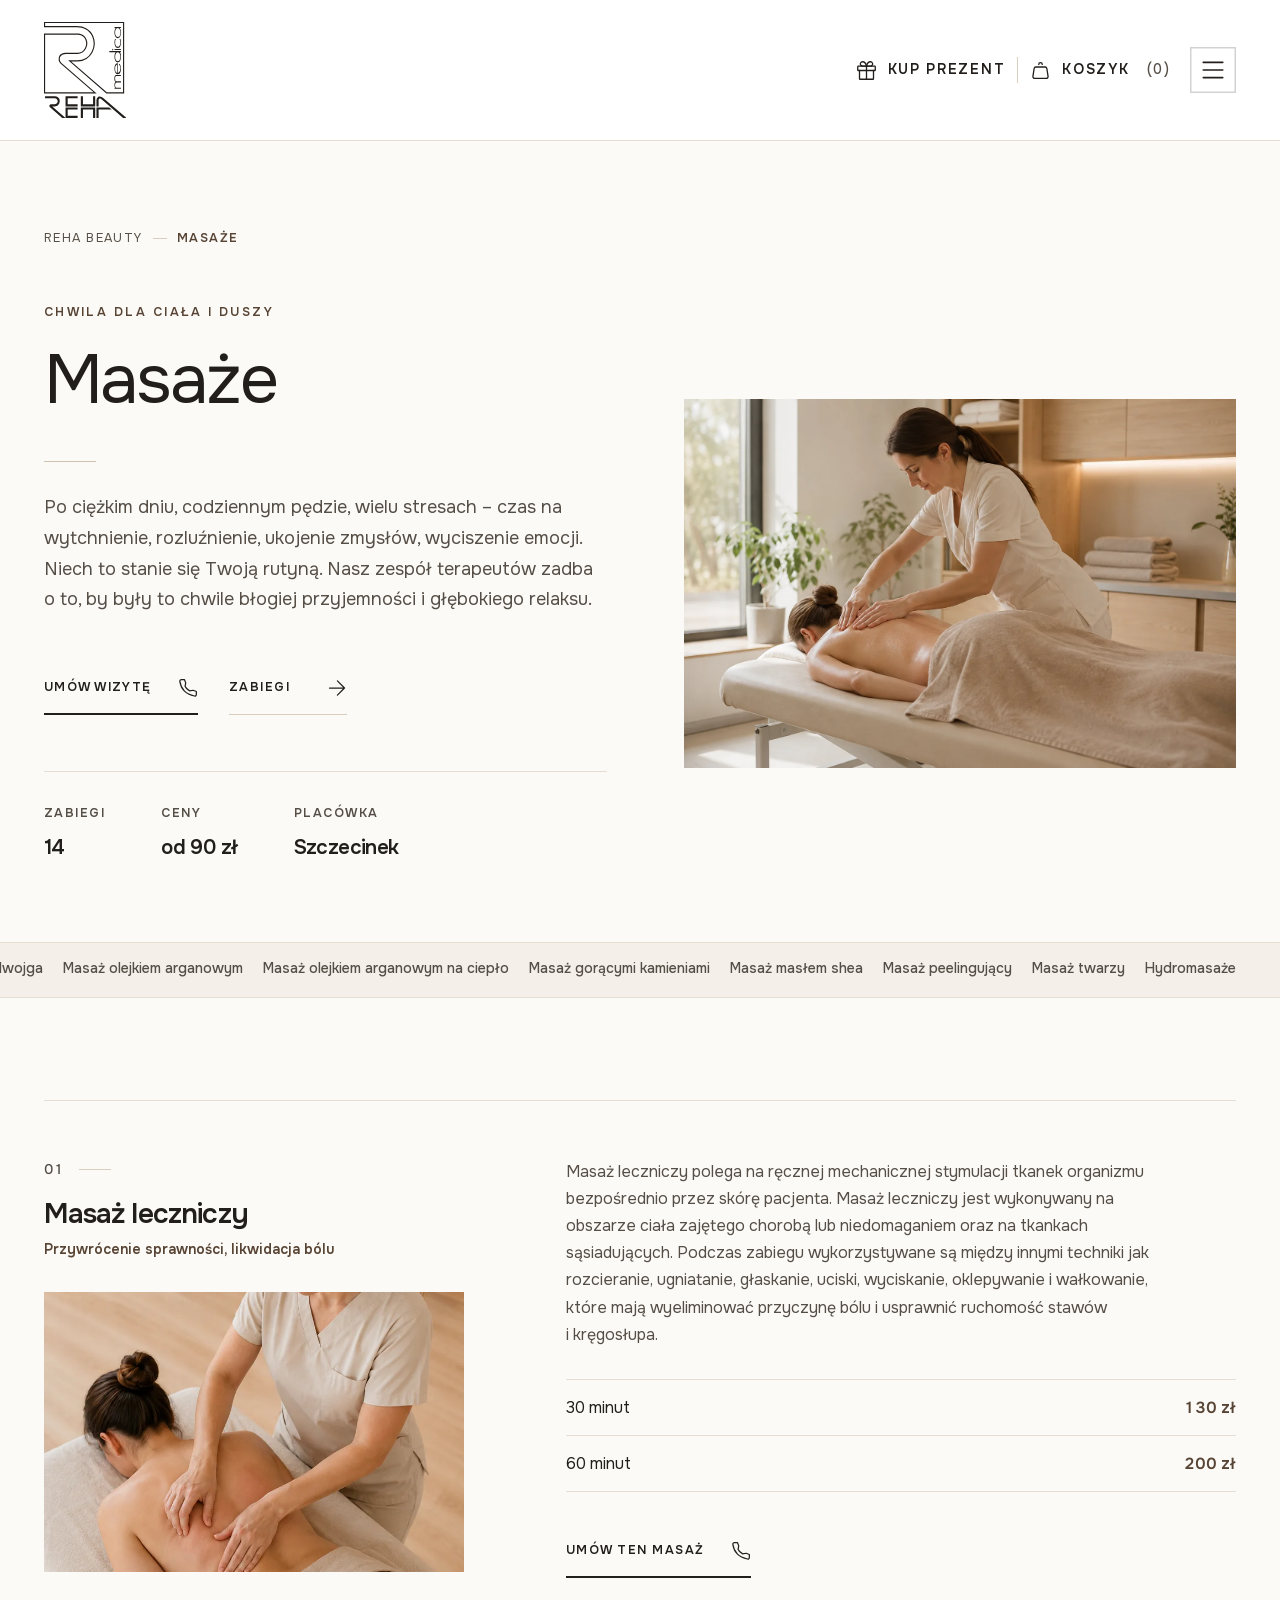
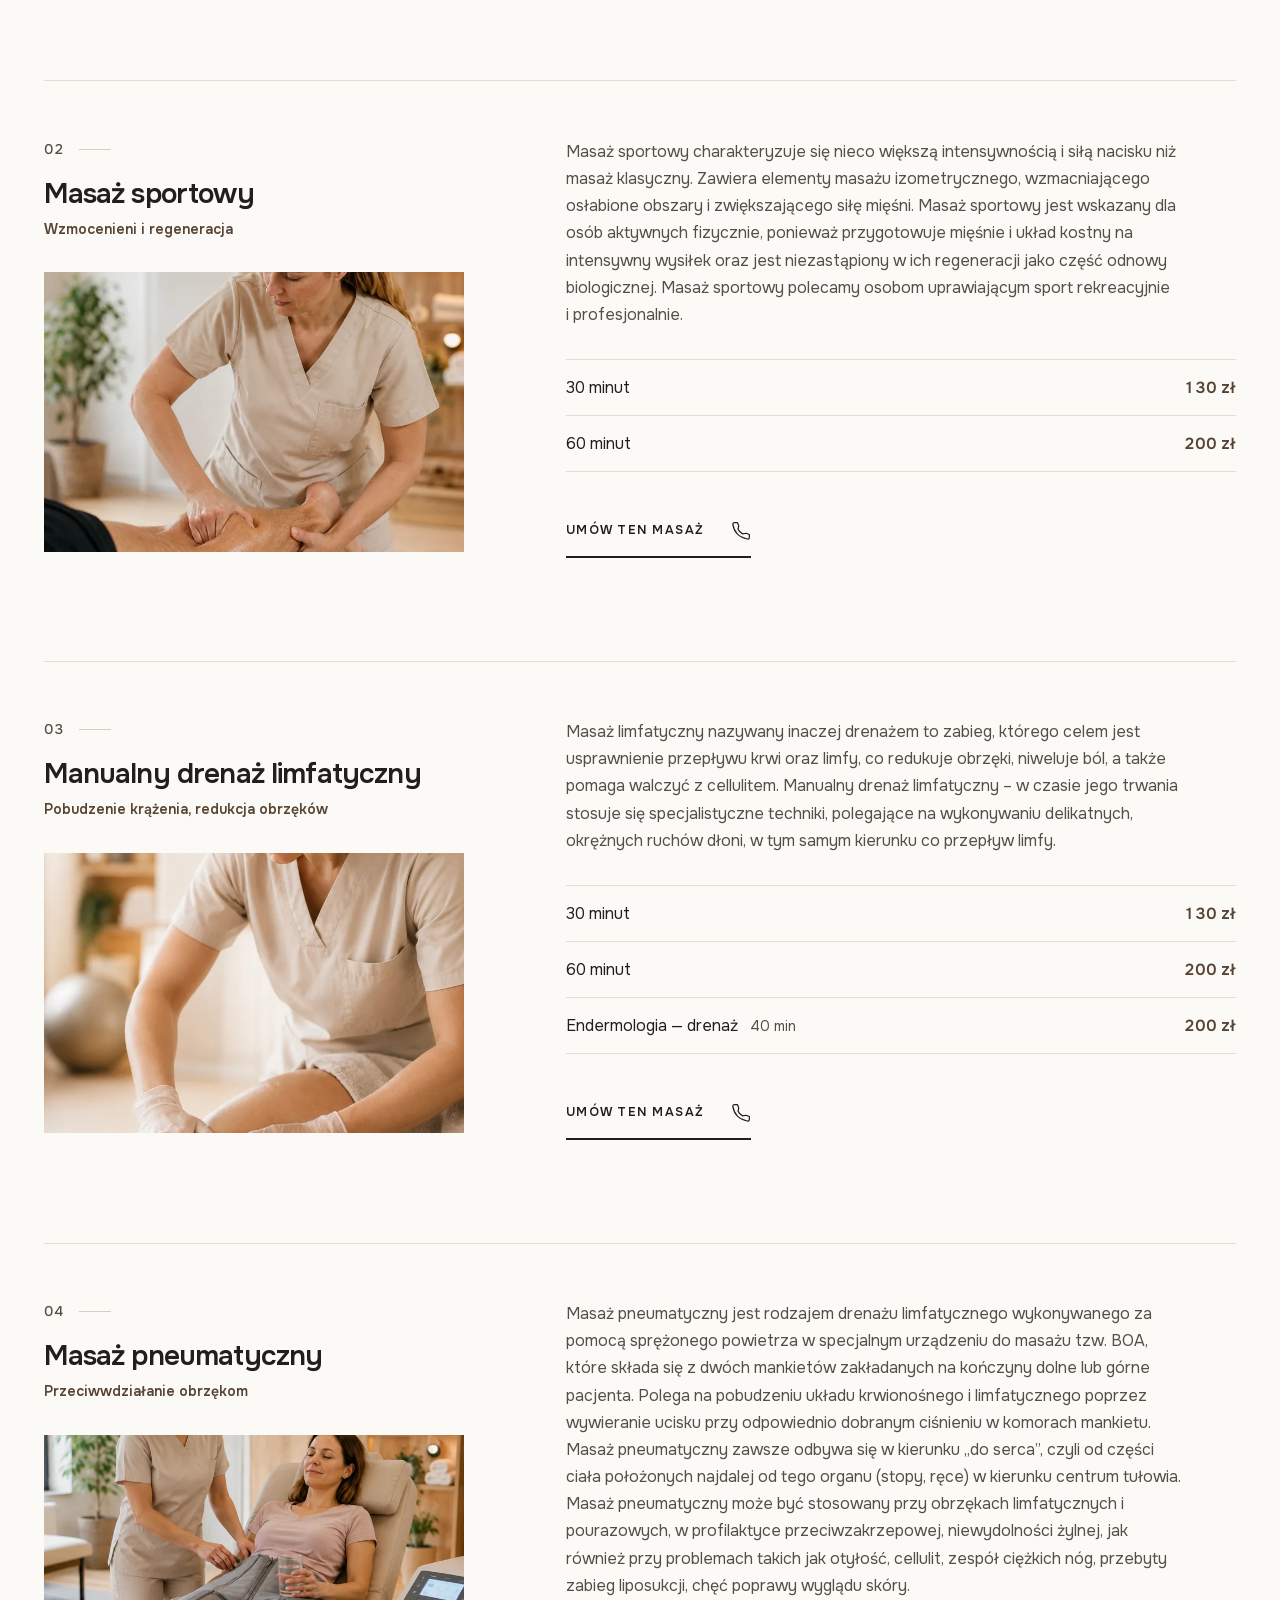
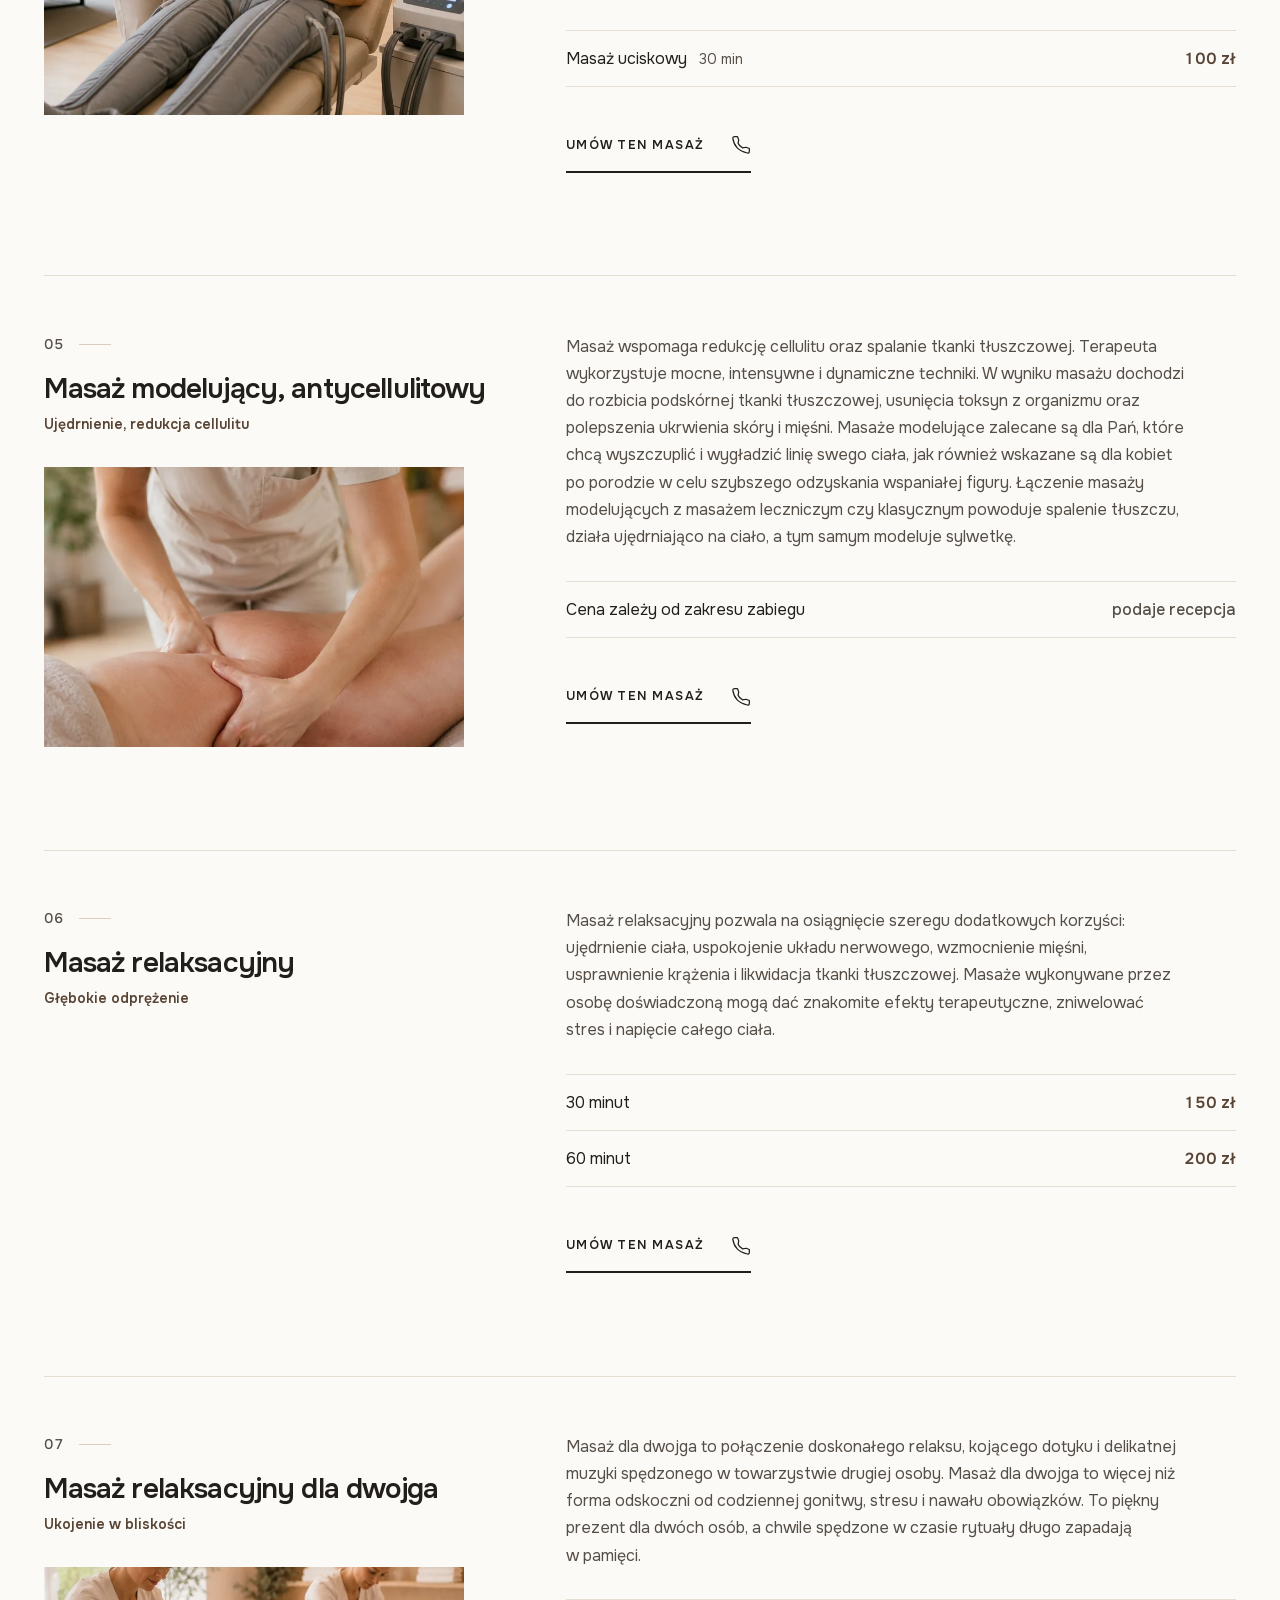
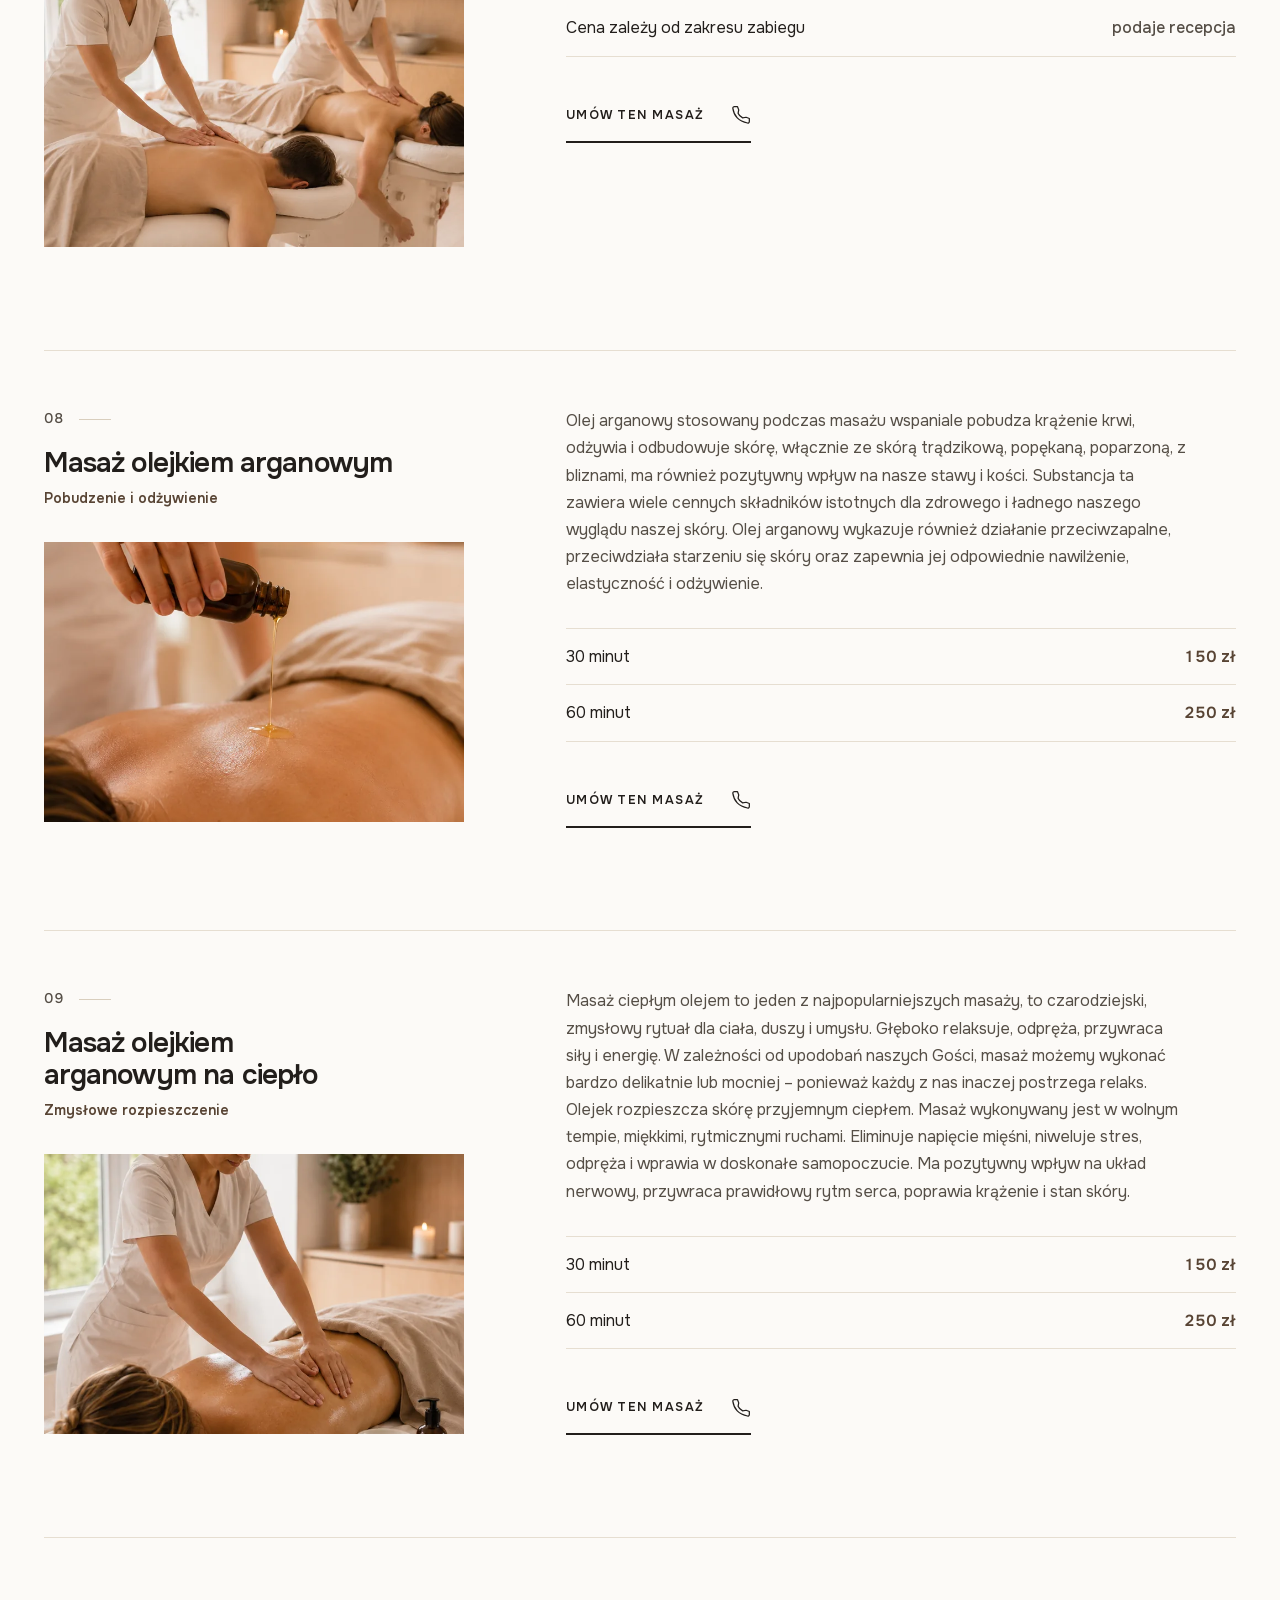
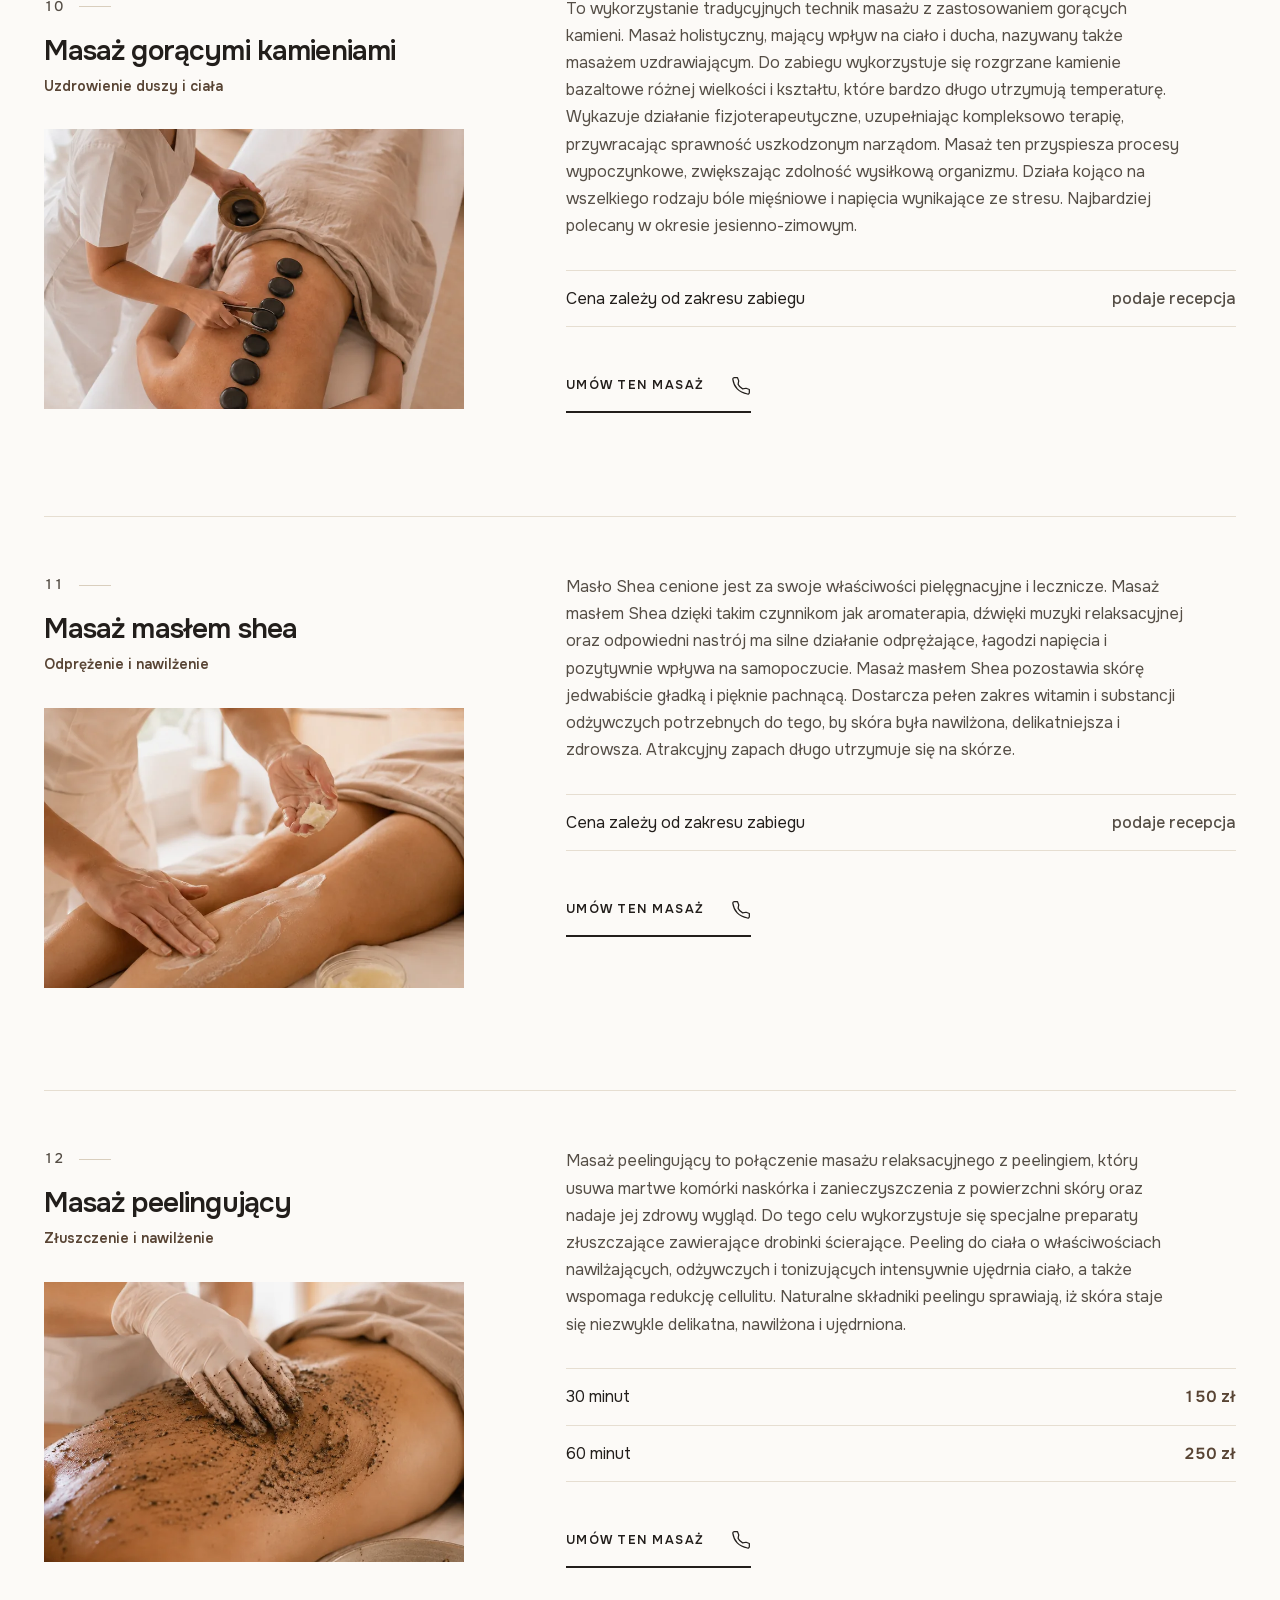
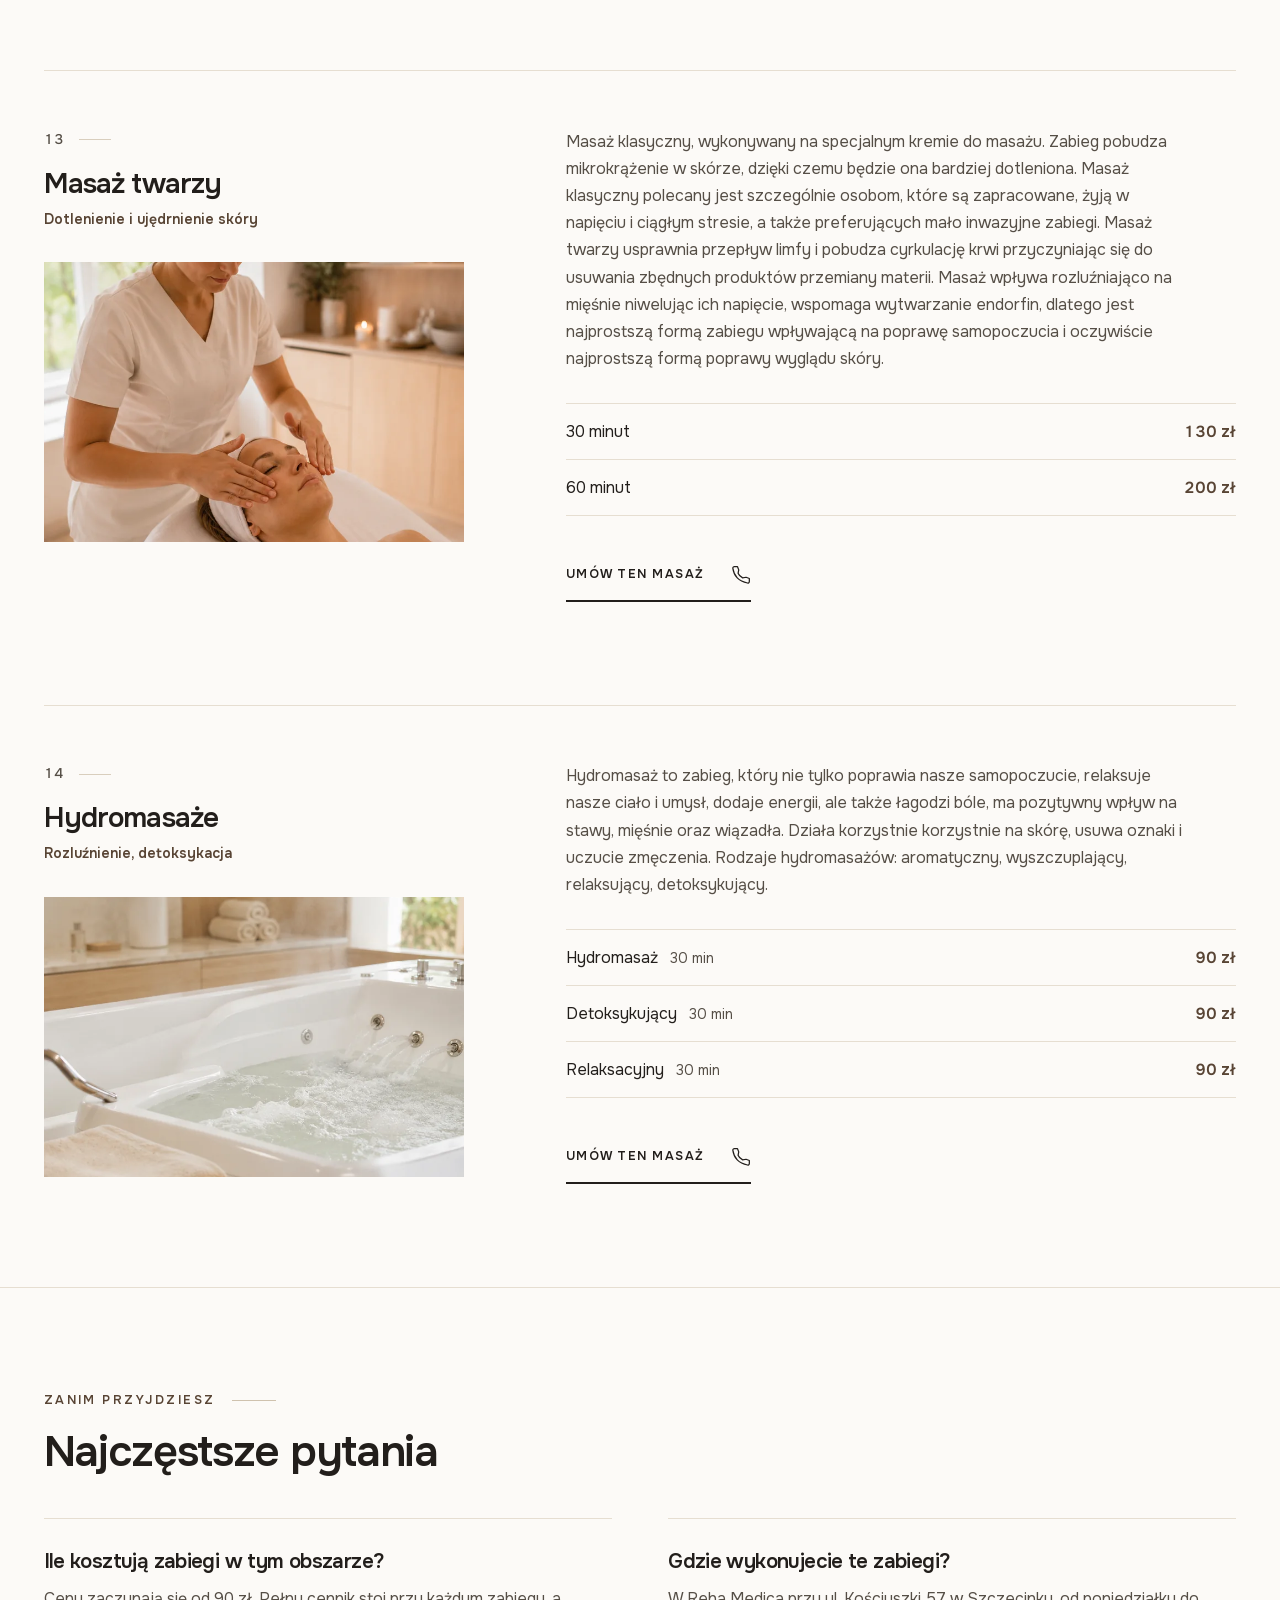
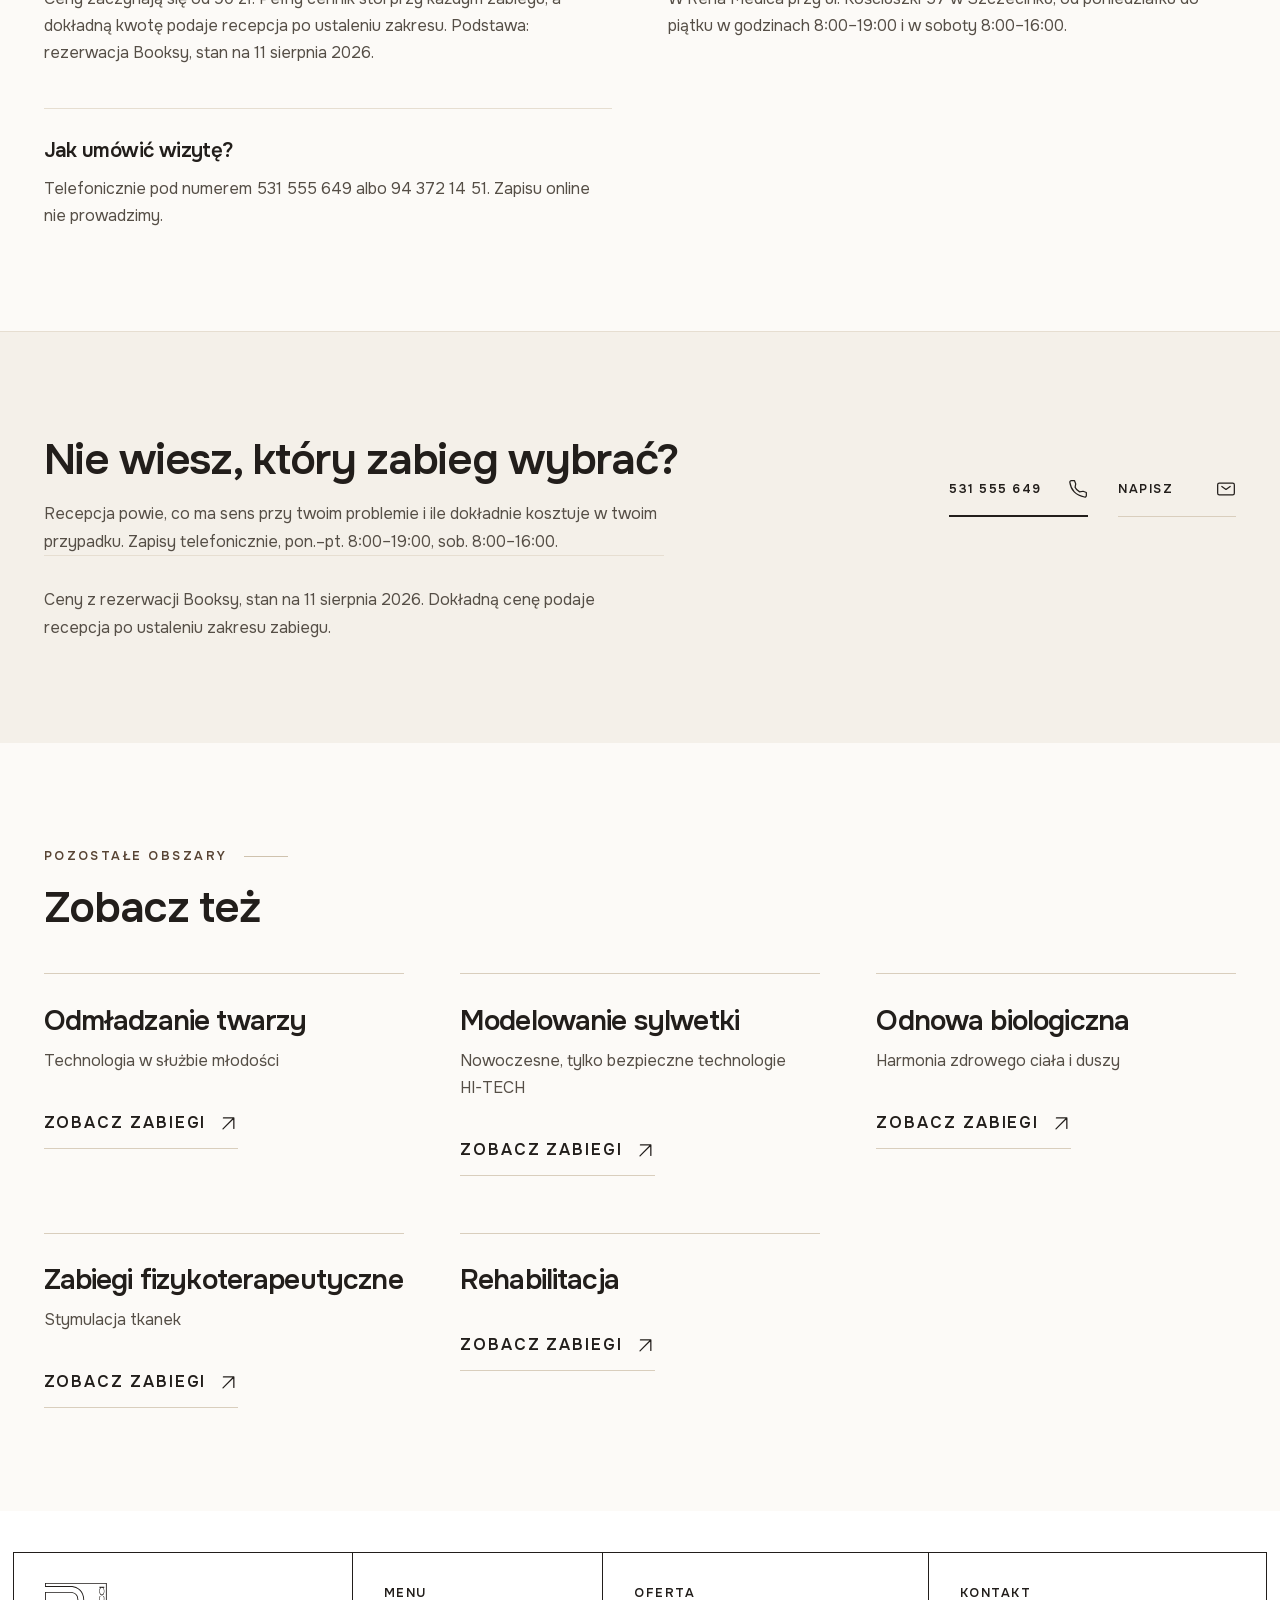
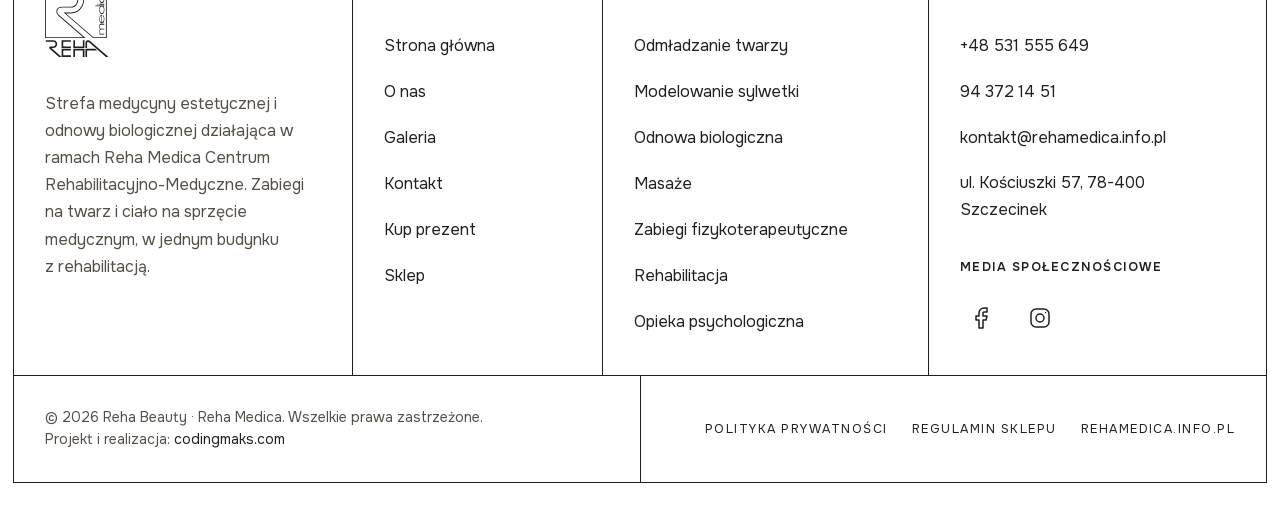
==== commit 65123875: "Psychologia tylko odnosnikiem w stopce Sekcja "Poza strefa beauty" zdjeta ze strony glownej razem ze" ====
--- a/masaze/index.html
+++ b/masaze/index.html
@@ -31,7 +31,7 @@
 <link rel="preload" href="../assets/fonts/onest-400-lat.woff2" as="font" type="font/woff2" crossorigin>
 <link rel="preload" href="../assets/fonts/onest-600-lat.woff2" as="font" type="font/woff2" crossorigin>
 <link rel="stylesheet" href="../css/tokeny.css?v=2">
-<link rel="stylesheet" href="../css/style.css?v=113">
+<link rel="stylesheet" href="../css/style.css?v=116">
 <script>document.documentElement.className+=' js';</script>
 
 <script type="application/ld+json">{"@context":"https://schema.org","@graph":[{"@type":"BreadcrumbList","itemListElement":[{"@type":"ListItem","position":1,"name":"Reha Beauty","item":"https://mzabavchukweb.github.io/beauty/"},{"@type":"ListItem","position":2,"name":"Masaże","item":"https://mzabavchukweb.github.io/beauty/masaze/"}]},{"@type":"WebPage","@id":"https://mzabavchukweb.github.io/beauty/masaze/","url":"https://mzabavchukweb.github.io/beauty/masaze/","name":"Masaże","description":"Czternaście rodzajów masażu w Szczecinku: leczniczy, sportowy, drenaż limfatyczny, gorącymi kamieniami. Ceny od 90 zł. Zapisy: 531 555 649.","inLanguage":"pl-PL","isPartOf":{"@id":"https://mzabavchukweb.github.io/beauty/#serwis"},"about":{"@id":"https://mzabavchukweb.github.io/beauty/#rehabeauty"},"primaryImageOfPage":"https://mzabavchukweb.github.io/beauty/assets/img/og-masaze.jpg"},{"@type":"ItemList","name":"Masaże","numberOfItems":14,"itemListElement":[{"@type":"ListItem","position":1,"item":{"@id":"https://mzabavchukweb.github.io/beauty/masaze/#masaz-leczniczy"}},{"@type":"ListItem","position":2,"item":{"@id":"https://mzabavchukweb.github.io/beauty/masaze/#masaz-sportowy"}},{"@type":"ListItem","position":3,"item":{"@id":"https://mzabavchukweb.github.io/beauty/masaze/#manualny-drenaz-limfatyczny"}},{"@type":"ListItem","position":4,"item":{"@id":"https://mzabavchukweb.github.io/beauty/masaze/#masaz-pneumatyczny"}},{"@type":"ListItem","position":5,"item":{"@id":"https://mzabavchukweb.github.io/beauty/masaze/#masaz-modelujacy-antycellulitowy"}},{"@type":"ListItem","position":6,"item":{"@id":"https://mzabavchukweb.github.io/beauty/masaze/#masaz-relaksacyjny"}},{"@type":"ListItem","position":7,"item":{"@id":"https://mzabavchukweb.github.io/beauty/masaze/#masaz-relaksacyjny-dla-dwojga"}},{"@type":"ListItem","position":8,"item":{"@id":"https://mzabavchukweb.github.io/beauty/masaze/#masaz-olejkiem-arganowym"}},{"@type":"ListItem","position":9,"item":{"@id":"https://mzabavchukweb.github.io/beauty/masaze/#masaz-olejkiem-arganowym-na-cieplo"}},{"@type":"ListItem","position":10,"item":{"@id":"https://mzabavchukweb.github.io/beauty/masaze/#masaz-goracymi-kamieniami"}},{"@type":"ListItem","position":11,"item":{"@id":"https://mzabavchukweb.github.io/beauty/masaze/#masaz-maslem-shea"}},{"@type":"ListItem","position":12,"item":{"@id":"https://mzabavchukweb.github.io/beauty/masaze/#masaz-peelingujacy"}},{"@type":"ListItem","position":13,"item":{"@id":"https://mzabavchukweb.github.io/beauty/masaze/#masaz-twarzy"}},{"@type":"ListItem","position":14,"item":{"@id":"https://mzabavchukweb.github.io/beauty/masaze/#hydromasaze"}}]},{"@type":"FAQPage","@id":"https://mzabavchukweb.github.io/beauty/masaze/#pytania","mainEntity":[{"@type":"Question","name":"Ile kosztują zabiegi w tym obszarze?","acceptedAnswer":{"@type":"Answer","text":"Ceny zaczynają się od 90 zł. Pełny cennik stoi przy każdym zabiegu, a dokładną kwotę podaje recepcja po ustaleniu zakresu. Podstawa: rezerwacja Booksy, stan na 11 sierpnia 2026."}},{"@type":"Question","name":"Gdzie wykonujecie te zabiegi?","acceptedAnswer":{"@type":"Answer","text":"W Reha Medica przy ul. Kościuszki 57 w Szczecinku, od poniedziałku do piątku w godzinach 8:00–19:00 i w soboty 8:00–16:00."}},{"@type":"Question","name":"Jak umówić wizytę?","acceptedAnswer":{"@type":"Answer","text":"Telefonicznie pod numerem 531 555 649 albo 94 372 14 51. Zapisu online nie prowadzimy."}}]},{"@type":"MedicalProcedure","@id":"https://mzabavchukweb.github.io/beauty/masaze/#masaz-leczniczy","name":"Masaż leczniczy","description":"Masaż leczniczy polega na ręcznej mechanicznej stymulacji tkanek organizmu bezpośrednio przez skórę pacjenta. Masaż leczniczy jest wykonywany na obszarze ciała zajętego chorobą lub niedomaganiem oraz na tkankach sąsiadujących. Podczas zabiegu wykorzystywane są między innymi techniki jak rozcieranie,","url":"https://mzabavchukweb.github.io/beauty/masaze/#masaz-leczniczy","procedureType":"https://schema.org/NoninvasiveProcedure","offers":[{"@type":"Offer","name":"30 minut","priceCurrency":"PLN","availability":"https://schema.org/InStock","price":130},{"@type":"Offer","name":"60 minut","priceCurrency":"PLN","availability":"https://schema.org/InStock","price":200}]},{"@type":"MedicalProcedure","@id":"https://mzabavchukweb.github.io/beauty/masaze/#masaz-sportowy","name":"Masaż sportowy","description":"Masaż sportowy charakteryzuje się nieco większą intensywnością i siłą nacisku niż masaż klasyczny. Zawiera elementy masażu izometrycznego, wzmacniającego osłabione obszary i zwiększającego siłę mięśni. Masaż sportowy jest wskazany dla osób aktywnych fizycznie, ponieważ przygotowuje mięśnie i układ k","url":"https://mzabavchukweb.github.io/beauty/masaze/#masaz-sportowy","procedureType":"https://schema.org/NoninvasiveProcedure","offers":[{"@type":"Offer","name":"30 minut","priceCurrency":"PLN","availability":"https://schema.org/InStock","price":130},{"@type":"Offer","name":"60 minut","priceCurrency":"PLN","availability":"https://schema.org/InStock","price":200}]},{"@type":"MedicalProcedure","@id":"https://mzabavchukweb.github.io/beauty/masaze/#manualny-drenaz-limfatyczny","name":"Manualny drenaż limfatyczny","description":"Masaż limfatyczny nazywany inaczej drenażem to zabieg, którego celem jest usprawnienie przepływu krwi oraz limfy, co redukuje obrzęki, niweluje ból, a także pomaga walczyć z cellulitem. Manualny drenaż limfatyczny – w czasie jego trwania stosuje się specjalistyczne techniki, polegające na wykonywani","url":"https://mzabavchukweb.github.io/beauty/masaze/#manualny-drenaz-limfatyczny","procedureType":"https://schema.org/NoninvasiveProcedure","offers":[{"@type":"Offer","name":"30 minut","priceCurrency":"PLN","availability":"https://schema.org/InStock","price":130},{"@type":"Offer","name":"60 minut","priceCurrency":"PLN","availability":"https://schema.org/InStock","price":200},{"@type":"Offer","name":"Endermologia — drenaż","priceCurrency":"PLN","availability":"https://schema.org/InStock","price":200}]},{"@type":"MedicalProcedure","@id":"https://mzabavchukweb.github.io/beauty/masaze/#masaz-pneumatyczny","name":"Masaż pneumatyczny","description":"Masaż pneumatyczny jest rodzajem drenażu limfatycznego wykonywanego za pomocą sprężonego powietrza w specjalnym urządzeniu do masażu tzw. BOA, które składa się z dwóch mankietów zakładanych na kończyny dolne lub górne pacjenta. Polega na pobudzeniu układu krwionośnego i limfatycznego poprzez wywiera","url":"https://mzabavchukweb.github.io/beauty/masaze/#masaz-pneumatyczny","procedureType":"https://schema.org/NoninvasiveProcedure","offers":[{"@type":"Offer","name":"Masaż uciskowy","priceCurrency":"PLN","availability":"https://schema.org/InStock","price":100}]},{"@type":"MedicalProcedure","@id":"https://mzabavchukweb.github.io/beauty/masaze/#masaz-modelujacy-antycellulitowy","name":"Masaż modelujący, antycellulitowy","description":"Masaż wspomaga redukcję cellulitu oraz spalanie tkanki tłuszczowej. Terapeuta wykorzystuje mocne, intensywne i dynamiczne techniki. W wyniku masażu dochodzi do rozbicia podskórnej tkanki tłuszczowej, usunięcia toksyn z organizmu oraz polepszenia ukrwienia skóry i mięśni. Masaże modelujące zalecane s","url":"https://mzabavchukweb.github.io/beauty/masaze/#masaz-modelujacy-antycellulitowy","procedureType":"https://schema.org/NoninvasiveProcedure"},{"@type":"MedicalProcedure","@id":"https://mzabavchukweb.github.io/beauty/masaze/#masaz-relaksacyjny","name":"Masaż relaksacyjny","description":"Masaż relaksacyjny pozwala na osiągnięcie szeregu dodatkowych korzyści: ujędrnienie ciała, uspokojenie układu nerwowego, wzmocnienie mięśni, usprawnienie krążenia i likwidacja tkanki tłuszczowej. Masaże wykonywane przez osobę doświadczoną mogą dać znakomite efekty terapeutyczne, zniwelować stres i n","url":"https://mzabavchukweb.github.io/beauty/masaze/#masaz-relaksacyjny","procedureType":"https://schema.org/NoninvasiveProcedure","offers":[{"@type":"Offer","name":"30 minut","priceCurrency":"PLN","availability":"https://schema.org/InStock","price":150},{"@type":"Offer","name":"60 minut","priceCurrency":"PLN","availability":"https://schema.org/InStock","price":200}]},{"@type":"MedicalProcedure","@id":"https://mzabavchukweb.github.io/beauty/masaze/#masaz-relaksacyjny-dla-dwojga","name":"Masaż relaksacyjny dla dwojga","description":"Masaż dla dwojga to połączenie doskonałego relaksu, kojącego dotyku i delikatnej muzyki spędzonego w towarzystwie drugiej osoby. Masaż dla dwojga to więcej niż forma odskoczni od codziennej gonitwy, stresu i nawału obowiązków. To piękny prezent dla dwóch osób, a chwile spędzone w czasie rytuały dług","url":"https://mzabavchukweb.github.io/beauty/masaze/#masaz-relaksacyjny-dla-dwojga","procedureType":"https://schema.org/NoninvasiveProcedure"},{"@type":"MedicalProcedure","@id":"https://mzabavchukweb.github.io/beauty/masaze/#masaz-olejkiem-arganowym","name":"Masaż olejkiem arganowym","description":"Olej arganowy stosowany podczas masażu wspaniale pobudza krążenie krwi, odżywia i odbudowuje skórę, włącznie ze skórą trądzikową, popękaną, poparzoną, z bliznami, ma również pozytywny wpływ na nasze stawy i kości. Substancja ta zawiera wiele cennych składników istotnych dla zdrowego i ładnego naszeg","url":"https://mzabavchukweb.github.io/beauty/masaze/#masaz-olejkiem-arganowym","procedureType":"https://schema.org/NoninvasiveProcedure","offers":[{"@type":"Offer","name":"30 minut","priceCurrency":"PLN","availability":"https://schema.org/InStock","price":150},{"@type":"Offer","name":"60 minut","priceCurrency":"PLN","availability":"https://schema.org/InStock","price":250}]},{"@type":"MedicalProcedure","@id":"https://mzabavchukweb.github.io/beauty/masaze/#masaz-olejkiem-arganowym-na-cieplo","name":"Masaż olejkiem arganowym na ciepło","description":"Masaż ciepłym olejem to jeden z najpopularniejszych masaży, to czarodziejski, zmysłowy rytuał dla ciała, duszy i umysłu. Głęboko relaksuje, odpręża, przywraca siły i energię. W zależności od upodobań naszych Gości, masaż możemy wykonać bardzo delikatnie lub mocniej – ponieważ każdy z nas inaczej pos","url":"https://mzabavchukweb.github.io/beauty/masaze/#masaz-olejkiem-arganowym-na-cieplo","procedureType":"https://schema.org/NoninvasiveProcedure","offers":[{"@type":"Offer","name":"30 minut","priceCurrency":"PLN","availability":"https://schema.org/InStock","price":150},{"@type":"Offer","name":"60 minut","priceCurrency":"PLN","availability":"https://schema.org/InStock","price":250}]},{"@type":"MedicalProcedure","@id":"https://mzabavchukweb.github.io/beauty/masaze/#masaz-goracymi-kamieniami","name":"Masaż gorącymi kamieniami","description":"To wykorzystanie tradycyjnych technik masażu z zastosowaniem gorących kamieni. Masaż holistyczny, mający wpływ na ciało i ducha, nazywany także masażem uzdrawiającym. Do zabiegu wykorzystuje się rozgrzane kamienie bazaltowe różnej wielkości i kształtu, które bardzo długo utrzymują temperaturę. Wykaz","url":"https://mzabavchukweb.github.io/beauty/masaze/#masaz-goracymi-kamieniami","procedureType":"https://schema.org/NoninvasiveProcedure"},{"@type":"MedicalProcedure","@id":"https://mzabavchukweb.github.io/beauty/masaze/#masaz-maslem-shea","name":"Masaż masłem shea","description":"Masło Shea cenione jest za swoje właściwości pielęgnacyjne i lecznicze. Masaż masłem Shea dzięki takim czynnikom jak aromaterapia, dźwięki muzyki relaksacyjnej oraz odpowiedni nastrój ma silne działanie odprężające, łagodzi napięcia i pozytywnie wpływa na samopoczucie. Masaż masłem Shea pozostawia s","url":"https://mzabavchukweb.github.io/beauty/masaze/#masaz-maslem-shea","procedureType":"https://schema.org/NoninvasiveProcedure"},{"@type":"MedicalProcedure","@id":"https://mzabavchukweb.github.io/beauty/masaze/#masaz-peelingujacy","name":"Masaż peelingujący","description":"Masaż peelingujący to połączenie masażu relaksacyjnego z peelingiem, który usuwa martwe komórki naskórka i zanieczyszczenia z powierzchni skóry oraz nadaje jej zdrowy wygląd. Do tego celu wykorzystuje się specjalne preparaty złuszczające zawierające drobinki ścierające. Peeling do ciała o właściwośc","url":"https://mzabavchukweb.github.io/beauty/masaze/#masaz-peelingujacy","procedureType":"https://schema.org/NoninvasiveProcedure","offers":[{"@type":"Offer","name":"30 minut","priceCurrency":"PLN","availability":"https://schema.org/InStock","price":150},{"@type":"Offer","name":"60 minut","priceCurrency":"PLN","availability":"https://schema.org/InStock","price":250}]},{"@type":"MedicalProcedure","@id":"https://mzabavchukweb.github.io/beauty/masaze/#masaz-twarzy","name":"Masaż twarzy","description":"Masaż klasyczny, wykonywany na specjalnym kremie do masażu. Zabieg pobudza mikrokrążenie w skórze, dzięki czemu będzie ona bardziej dotleniona. Masaż klasyczny polecany jest szczególnie osobom, które są zapracowane, żyją w napięciu i ciągłym stresie, a także preferujących mało inwazyjne zabiegi. Mas","url":"https://mzabavchukweb.github.io/beauty/masaze/#masaz-twarzy","procedureType":"https://schema.org/NoninvasiveProcedure","offers":[{"@type":"Offer","name":"30 minut","priceCurrency":"PLN","availability":"https://schema.org/InStock","price":130},{"@type":"Offer","name":"60 minut","priceCurrency":"PLN","availability":"https://schema.org/InStock","price":200}]},{"@type":"MedicalProcedure","@id":"https://mzabavchukweb.github.io/beauty/masaze/#hydromasaze","name":"Hydromasaże","description":"Hydromasaż to zabieg, który nie tylko poprawia nasze samopoczucie, relaksuje nasze ciało i umysł, dodaje energii, ale także łagodzi bóle, ma pozytywny wpływ na stawy, mięśnie oraz wiązadła. Działa korzystnie korzystnie na skórę, usuwa oznaki i uczucie zmęczenia. Rodzaje hydromasażów: aromatyczny, wy","url":"https://mzabavchukweb.github.io/beauty/masaze/#hydromasaze","procedureType":"https://schema.org/NoninvasiveProcedure","offers":[{"@type":"Offer","name":"Hydromasaż","priceCurrency":"PLN","availability":"https://schema.org/InStock","price":90},{"@type":"Offer","name":"Detoksykujący","priceCurrency":"PLN","availability":"https://schema.org/InStock","price":90},{"@type":"Offer","name":"Relaksacyjny","priceCurrency":"PLN","availability":"https://schema.org/InStock","price":90}]}]}</script>
@@ -78,6 +78,7 @@
         <li><a href="../odmladzanie-twarzy/">Odmładzanie twarzy</a></li>
         <li><a href="../modelowanie-sylwetki/">Modelowanie sylwetki</a></li>
         <li><a href="../odnowa-biologiczna/">Odnowa biologiczna</a></li>
+        <li><a href="../sklep/">Sklep</a></li>
         <li><a href="../kontakt/">Kontakt</a></li>
       </ul>
 
@@ -450,6 +451,7 @@
             <li><a href="../masaze/">Masaże</a></li>
             <li><a href="../zabiegi-fizykoterapeutyczne/">Zabiegi fizykoterapeutyczne</a></li>
             <li><a href="../rehabilitacja/">Rehabilitacja</a></li>
+            <li><a href="https://psychologia.rehamedica.info.pl/" target="_blank" rel="noopener">Opieka psychologiczna</a></li>
           </ul>
         </nav>
 
@@ -491,6 +493,6 @@
   </button>
 </footer>
 
-<script src="../js/main.js?v=113"></script>
+<script src="../js/main.js?v=116"></script>
 </body>
 </html>
--- a/css/style.css
+++ b/css/style.css
@@ -812,6 +812,63 @@
   font-weight:600;color:var(--akc);white-space:nowrap}
 .cena--brak li b{color:var(--ink-2);font-weight:500}
 
+/* ── NEWSLETTER ──────────────────────────────────────────────
+   Formularz odwzorowany z pozostałych dwóch serwisów Reha Medica: ten sam
+   adres docelowy, te same nazwy pól, ta sama zasada zgody na SMS. */
+.nl{padding-block:var(--s8);background:var(--ciel-1);border-top:1px solid var(--linia)}
+.nl__b{display:grid;gap:var(--s6);align-items:start}
+.nl__t{display:flex;flex-direction:column;gap:var(--s3)}
+.nl__t h2{font-size:var(--t6)}
+.nl__lead{font-size:var(--t3);line-height:var(--lh3);color:var(--ink-2);
+  margin:0;max-width:var(--miara)}
+
+@media(min-width:1000px){
+  .nl__b{grid-template-columns:minmax(0,1fr) minmax(380px,.9fr);gap:var(--s8)}
+}
+
+.nl__f{display:flex;flex-direction:column;gap:var(--s3)}
+.nl__p{display:flex;flex-direction:column;gap:8px}
+.nl__p label{font-size:var(--t1);font-weight:600;letter-spacing:var(--ls-w);
+  text-transform:uppercase;color:var(--ink-2)}
+.nl__opc{font-weight:400;text-transform:none;letter-spacing:0}
+.nl__p input{width:100%;min-height:var(--cel);padding:13px 14px;
+  border:1px solid var(--linia-m);border-radius:0;background:var(--biel);
+  color:var(--ink);font-family:inherit;font-size:var(--t3);line-height:var(--lh2)}
+.nl__p input:focus-visible{outline:2px solid var(--akc);outline-offset:2px}
+.nl__podp{margin:0;font-size:var(--t2);color:var(--ink-2)}
+
+/* Pole wyboru zostaje natywne — własne zastępniki bywają niefokusowalne,
+   a wtedy zgoda przechodzi walidację i przepada po stronie serwera. */
+.nl__z{display:flex;gap:12px;align-items:flex-start;cursor:pointer}
+.nl__z[hidden]{display:none}
+.nl__z input{flex:none;width:24px;height:24px;margin-top:1px;accent-color:var(--akc)}
+.nl__z span{font-size:var(--t2);line-height:var(--lh2);color:var(--ink-2)}
+.nl__z a{color:var(--akc);text-decoration:underline;text-underline-offset:3px}
+
+.nl__w{align-self:flex-start;min-height:var(--cel);padding:14px 30px;
+  border:1px solid var(--ink);background:var(--ink);color:var(--biel);
+  font-family:Onest,"Onest zapas",system-ui,sans-serif;font-size:var(--t1);
+  font-weight:600;letter-spacing:var(--ls-w);text-transform:uppercase;cursor:pointer;
+  transition:background .2s var(--ease),border-color .2s var(--ease)}
+.nl__w:hover{background:var(--akc);border-color:var(--akc)}
+.nl__w:active{transform:translateY(1px)}
+.nl__w:disabled{background:var(--ciel-4);border-color:var(--ciel-4);
+  color:var(--ink-2);cursor:progress}
+
+.nl__k{margin:0;font-size:var(--t2);color:var(--ink-2)}
+.nl__k--blad{color:#9d3b2f}
+
+.nl__ok{display:flex;flex-direction:column;gap:var(--s2);align-items:flex-start;
+  padding:var(--s5) 0}
+.nl__ok-i{width:38px;height:38px;color:var(--akc);stroke-width:1.6}
+.nl__ok-h{margin:0;font-size:var(--t5);font-weight:600;color:var(--ink);
+  letter-spacing:var(--ls-t)}
+.nl__ok-t{margin:0;font-size:var(--t3);color:var(--ink-2)}
+
+@media(max-width:560px){
+  .nl__w{width:100%;align-self:stretch}
+}
+
 /* ── SKLEP NA STRONIE GŁÓWNEJ ────────────────────────────────
    Trzy pozycje do kupienia od ręki. Voucher dostaje szerszą kartę,
    bo jest jedyną pozycją kupowaną w prezencie — pakiety wybiera się
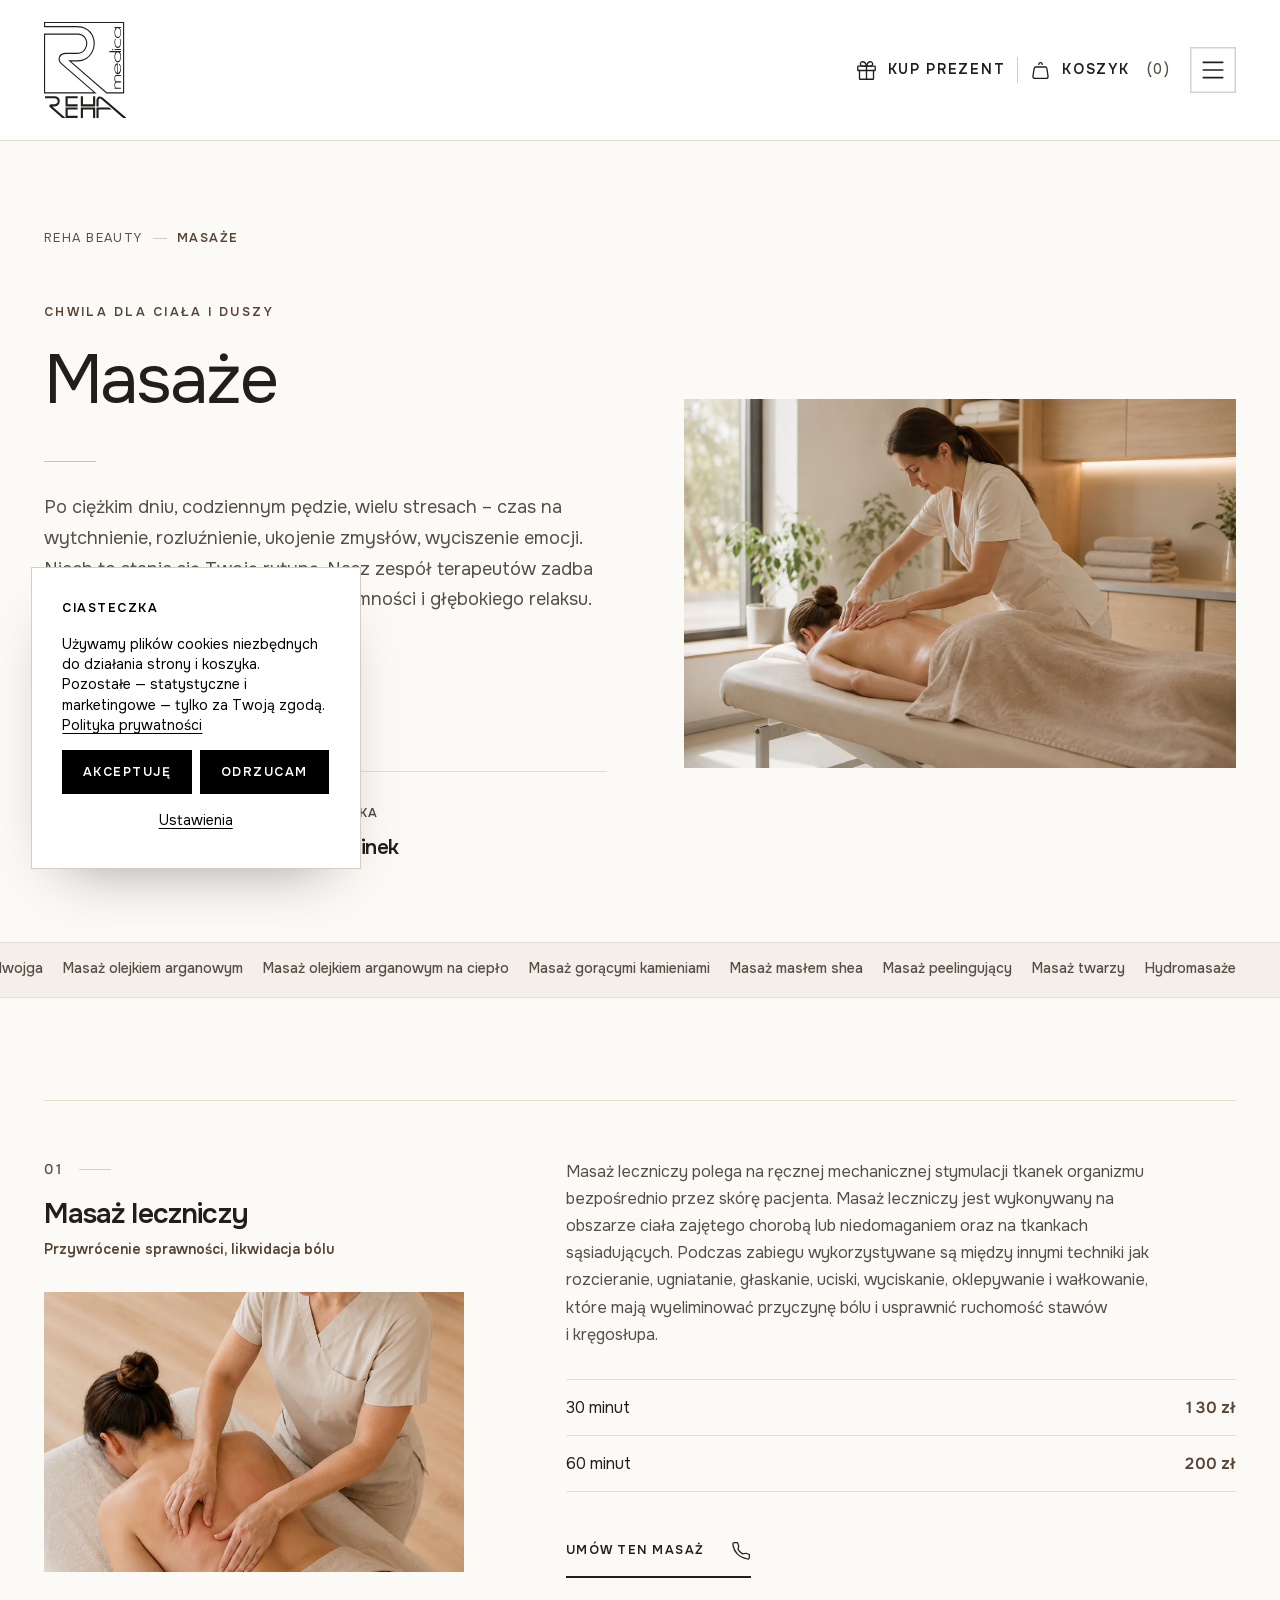
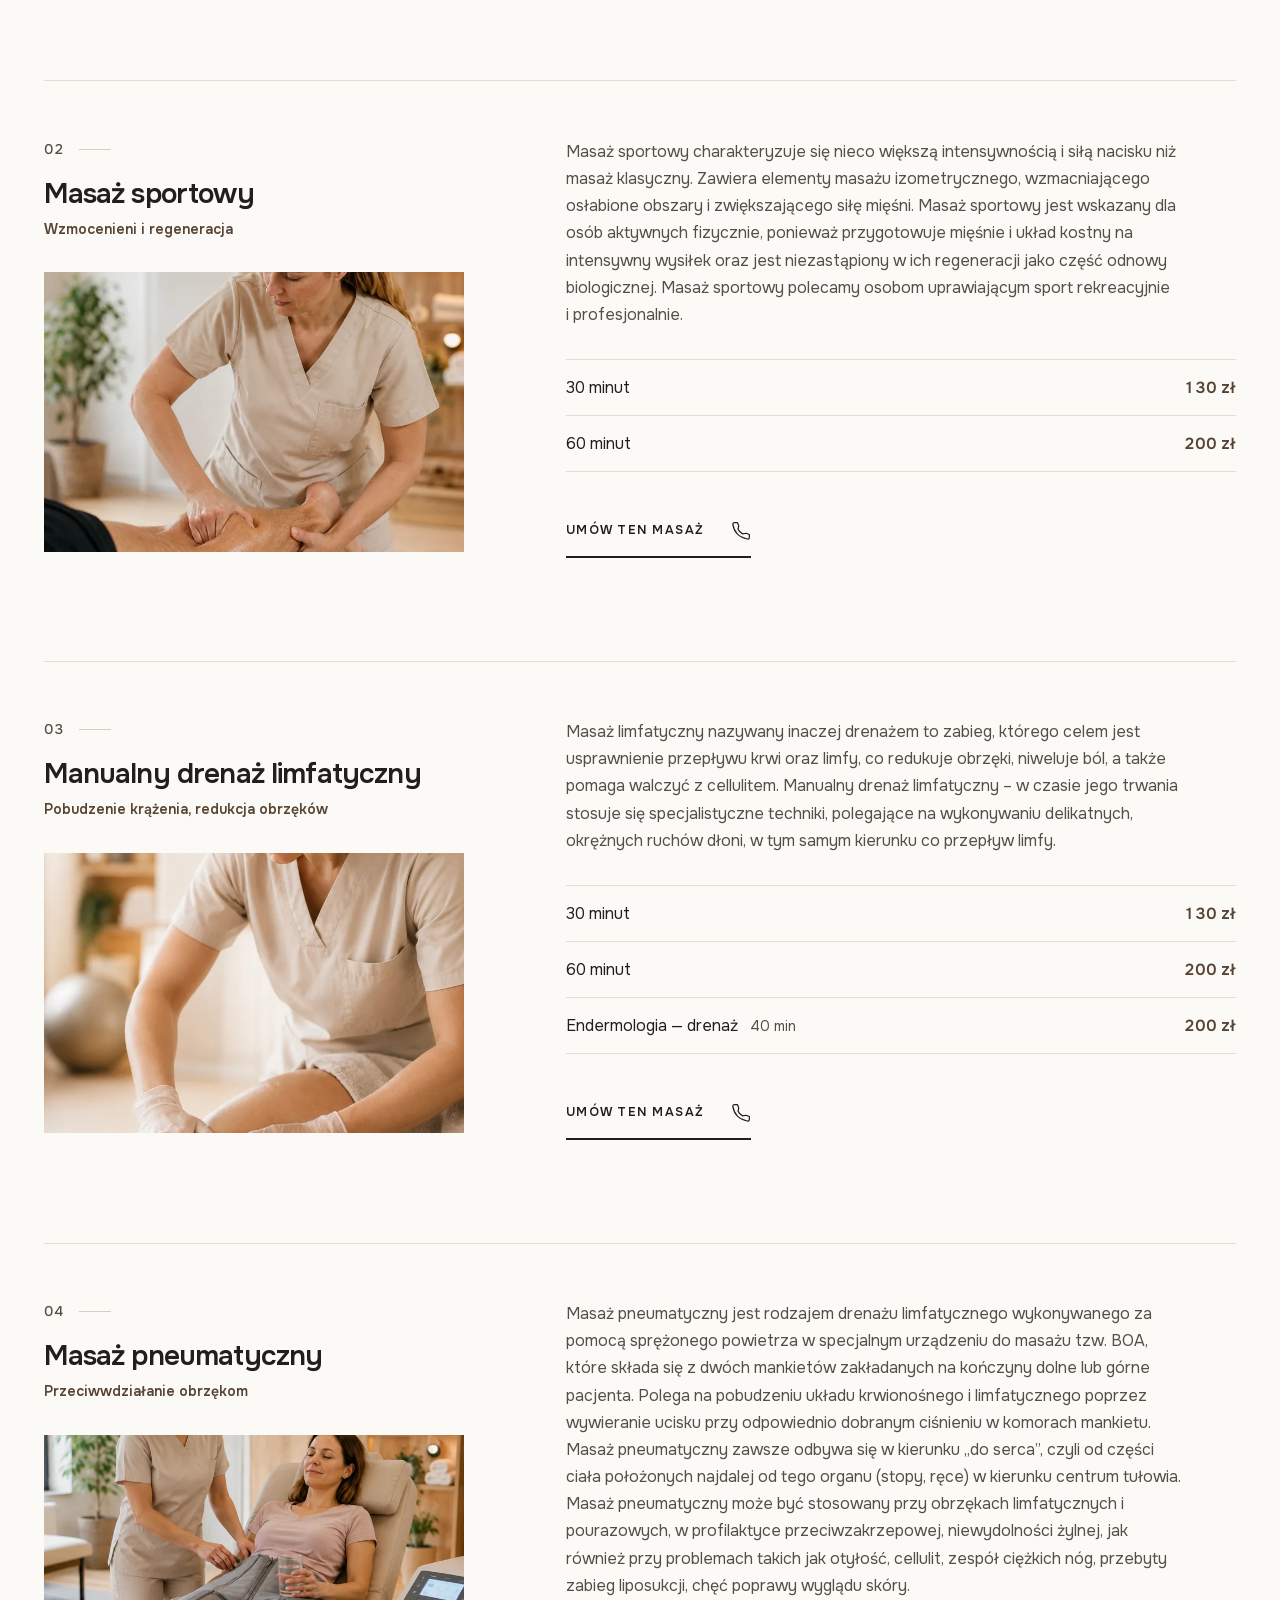
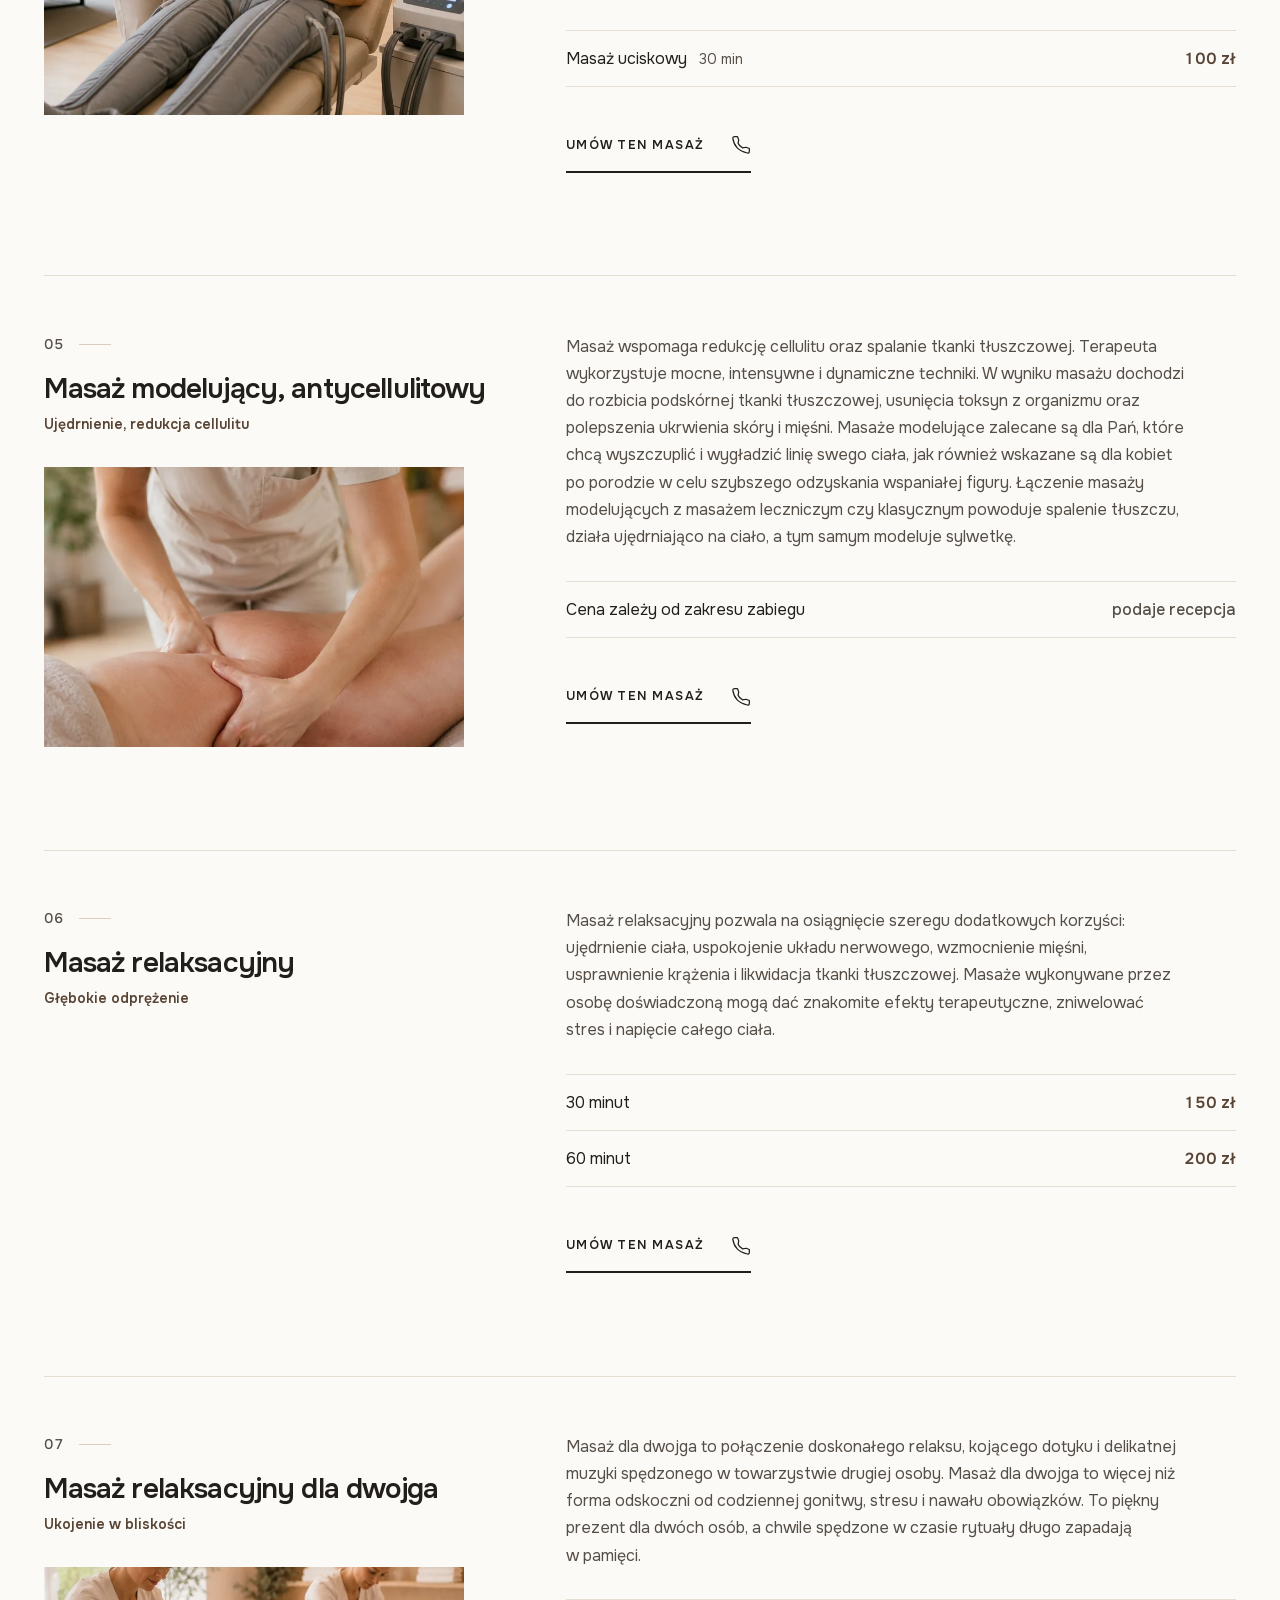
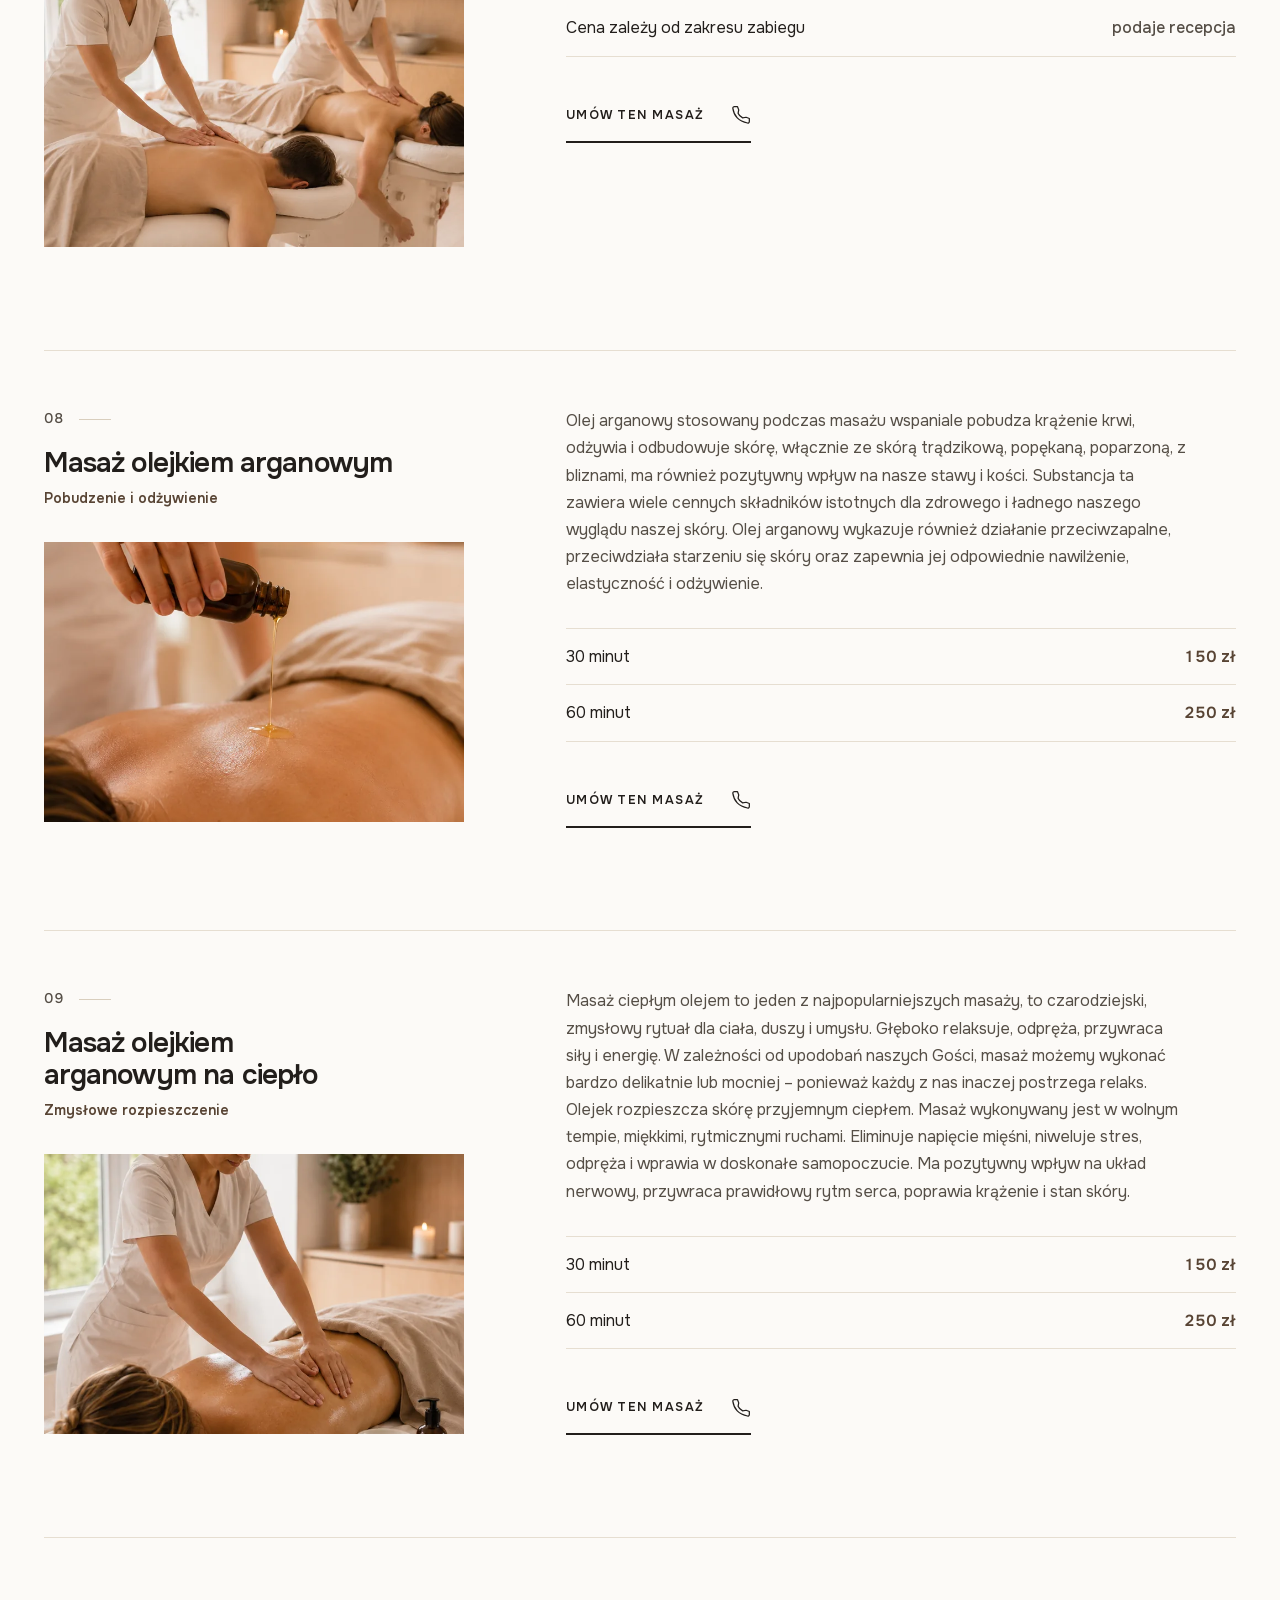
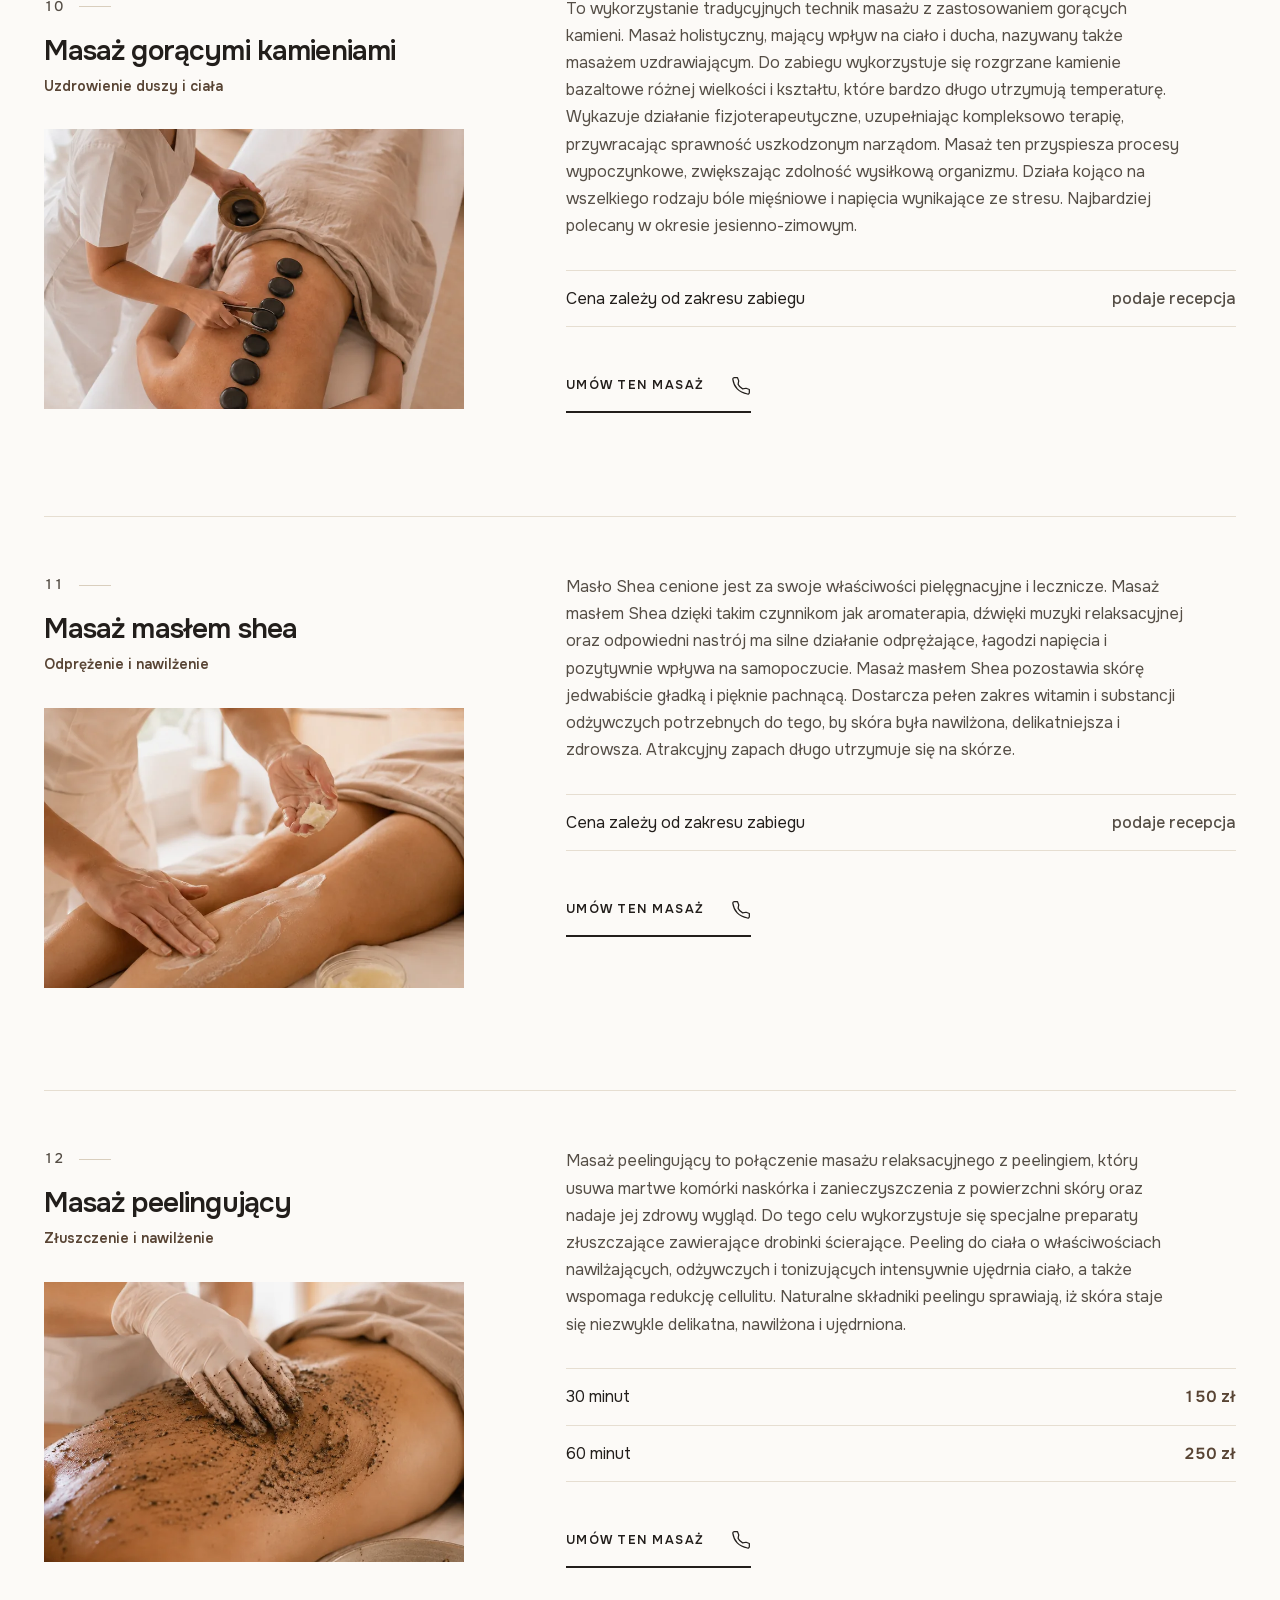
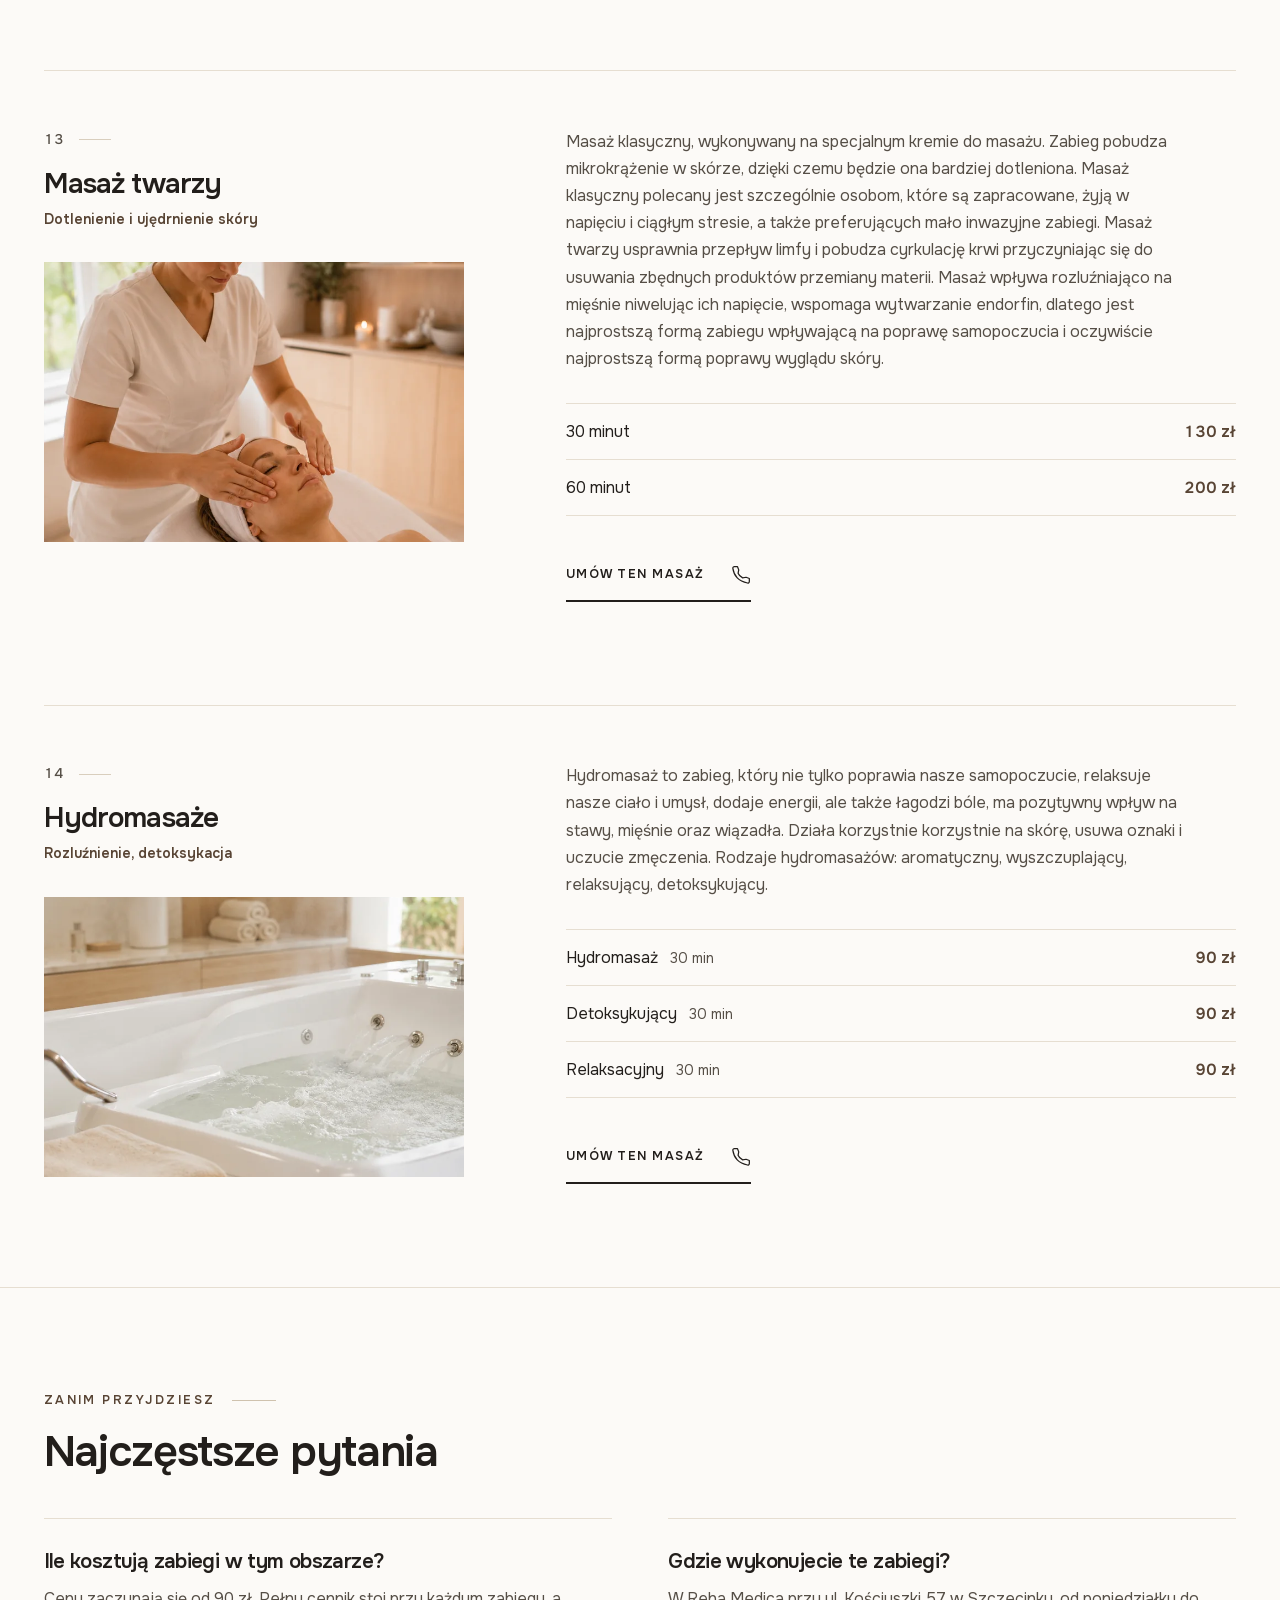
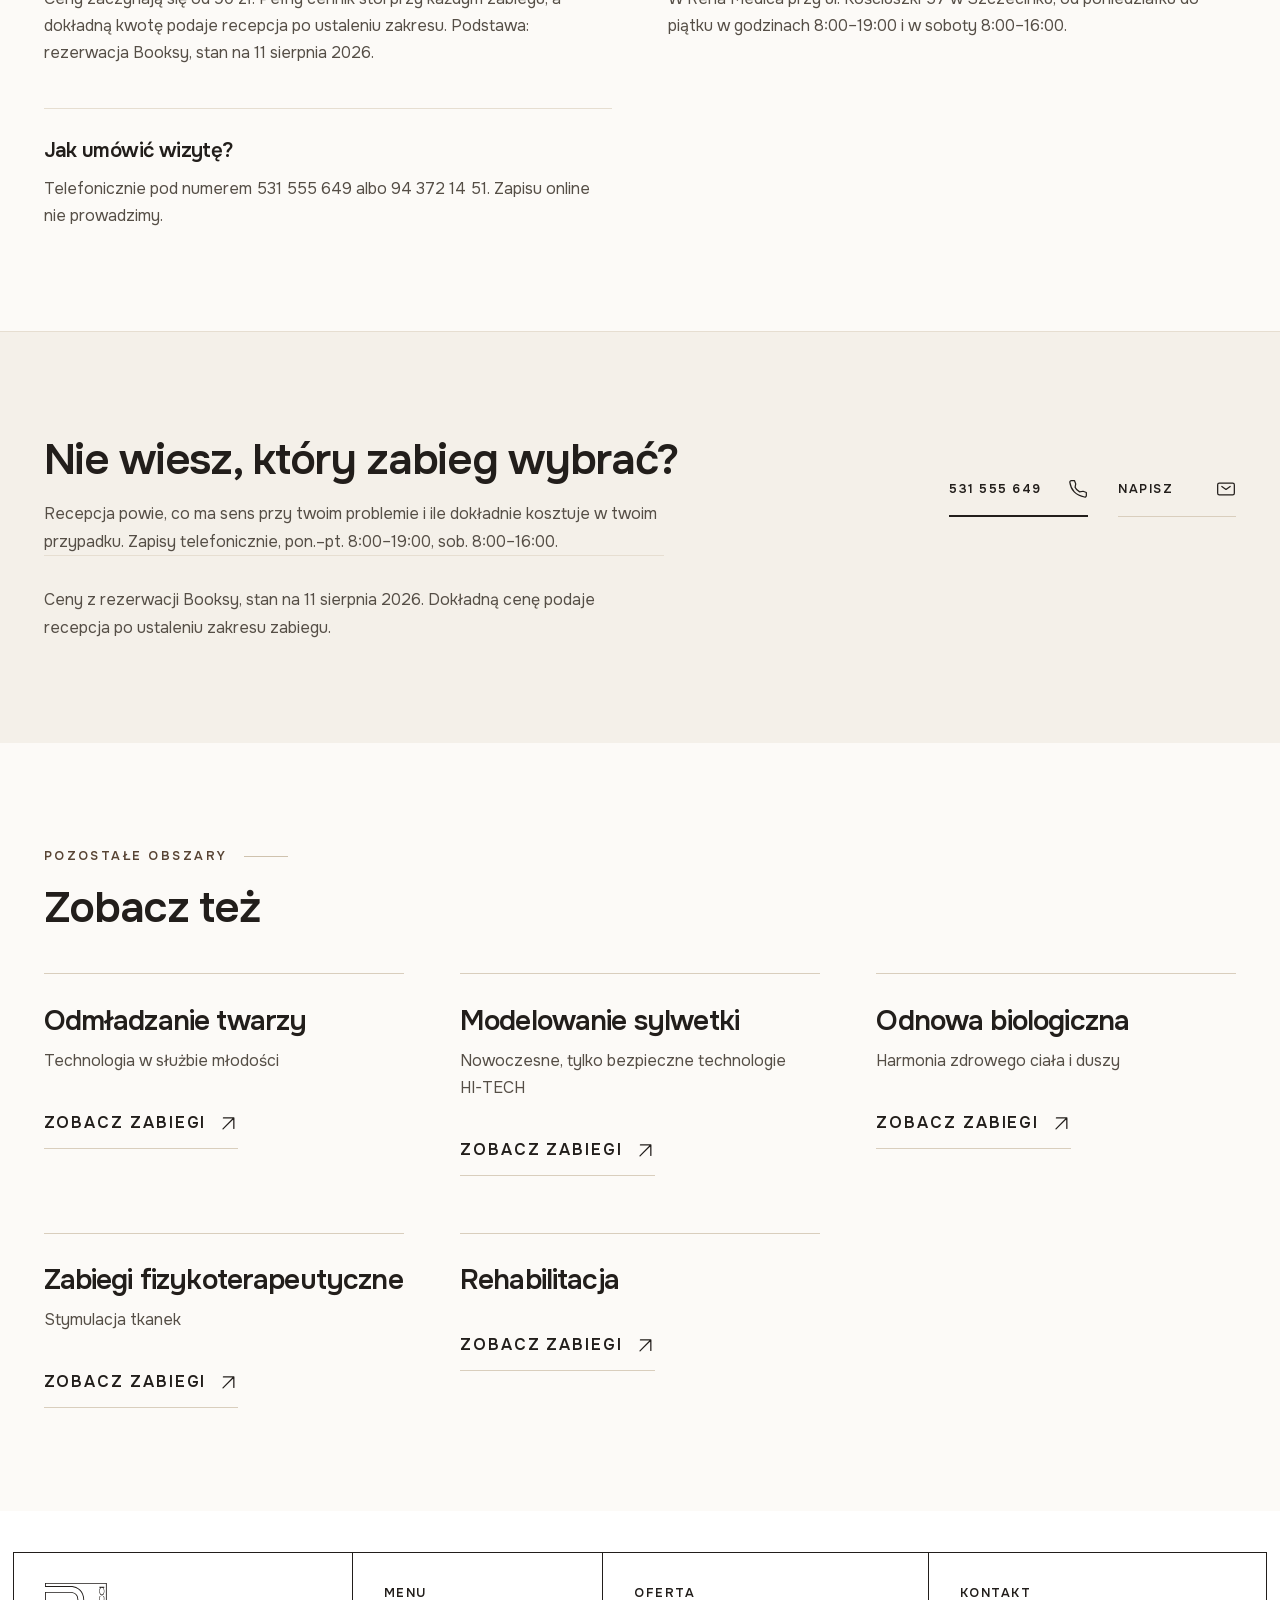
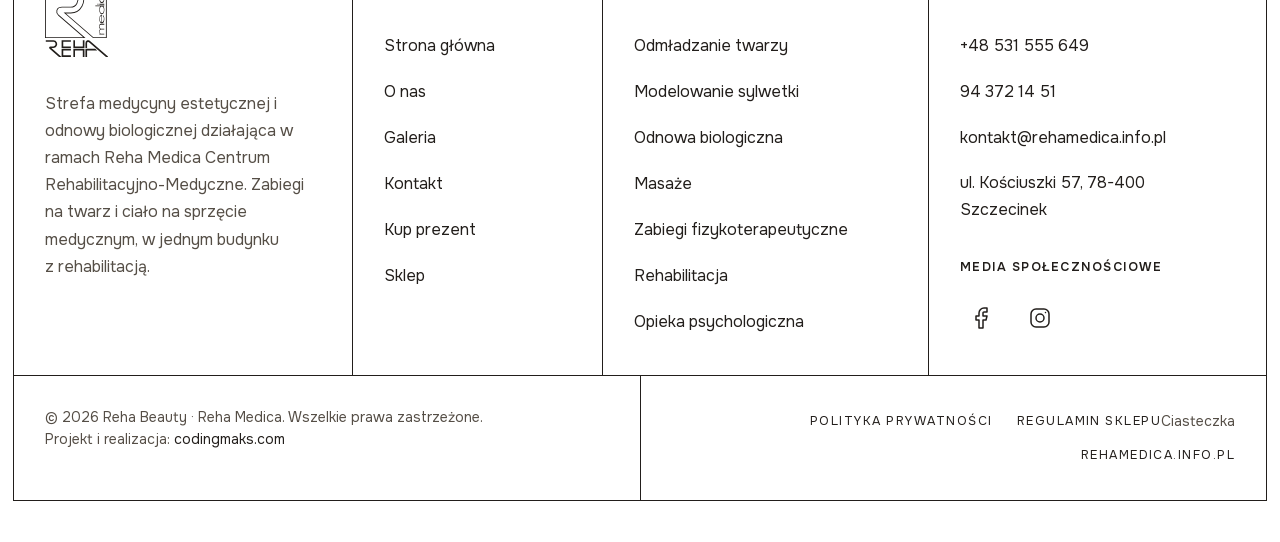
==== commit 5e85f021: "Zgoda na ciasteczka i sprzatanie skryptow obcych - wlasny baner: bialy kwadrat w lewym dolnym rogu, " ====
--- a/masaze/index.html
+++ b/masaze/index.html
@@ -6,22 +6,22 @@
 
 <title>Masaże — Reha Beauty Szczecinek</title>
 <meta name="description" content="Czternaście rodzajów masażu w Szczecinku: leczniczy, sportowy, drenaż limfatyczny, gorącymi kamieniami. Ceny od 90 zł. Zapisy: 531 555 649.">
-<link rel="canonical" href="https://mzabavchukweb.github.io/beauty/masaze/">
+<link rel="canonical" href="https://rehabeauty.pl/masaze/">
 
 <meta property="og:type" content="website">
 <meta property="og:locale" content="pl_PL">
 <meta property="og:site_name" content="Reha Beauty">
-<meta property="og:url" content="https://mzabavchukweb.github.io/beauty/masaze/">
+<meta property="og:url" content="https://rehabeauty.pl/masaze/">
 <meta property="og:title" content="Masaże — Reha Beauty Szczecinek">
 <meta property="og:description" content="Czternaście rodzajów masażu w Szczecinku: leczniczy, sportowy, drenaż limfatyczny, gorącymi kamieniami. Ceny od 90 zł. Zapisy: 531 555 649.">
-<meta property="og:image" content="https://mzabavchukweb.github.io/beauty/assets/img/og-masaze.jpg">
+<meta property="og:image" content="https://rehabeauty.pl/assets/img/og-masaze.jpg">
 <meta property="og:image:width" content="1200">
 <meta property="og:image:height" content="630">
 <meta property="og:image:alt" content="Masaże w Reha Beauty w Szczecinku">
 <meta name="twitter:card" content="summary_large_image">
 <meta name="twitter:title" content="Masaże — Reha Beauty Szczecinek">
 <meta name="twitter:description" content="Czternaście rodzajów masażu w Szczecinku: leczniczy, sportowy, drenaż limfatyczny, gorącymi kamieniami. Ceny od 90 zł. Zapisy: 531 555 649.">
-<meta name="twitter:image" content="https://mzabavchukweb.github.io/beauty/assets/img/og-masaze.jpg">
+<meta name="twitter:image" content="https://rehabeauty.pl/assets/img/og-masaze.jpg">
 <meta name="robots" content="index, follow, max-image-preview:large, max-snippet:-1">
 
 <meta name="theme-color" content="#fdf8f4">
@@ -31,10 +31,10 @@
 <link rel="preload" href="../assets/fonts/onest-400-lat.woff2" as="font" type="font/woff2" crossorigin>
 <link rel="preload" href="../assets/fonts/onest-600-lat.woff2" as="font" type="font/woff2" crossorigin>
 <link rel="stylesheet" href="../css/tokeny.css?v=2">
-<link rel="stylesheet" href="../css/style.css?v=116">
+<link rel="stylesheet" href="../css/style.css?v=119">
 <script>document.documentElement.className+=' js';</script>
 
-<script type="application/ld+json">{"@context":"https://schema.org","@graph":[{"@type":"BreadcrumbList","itemListElement":[{"@type":"ListItem","position":1,"name":"Reha Beauty","item":"https://mzabavchukweb.github.io/beauty/"},{"@type":"ListItem","position":2,"name":"Masaże","item":"https://mzabavchukweb.github.io/beauty/masaze/"}]},{"@type":"WebPage","@id":"https://mzabavchukweb.github.io/beauty/masaze/","url":"https://mzabavchukweb.github.io/beauty/masaze/","name":"Masaże","description":"Czternaście rodzajów masażu w Szczecinku: leczniczy, sportowy, drenaż limfatyczny, gorącymi kamieniami. Ceny od 90 zł. Zapisy: 531 555 649.","inLanguage":"pl-PL","isPartOf":{"@id":"https://mzabavchukweb.github.io/beauty/#serwis"},"about":{"@id":"https://mzabavchukweb.github.io/beauty/#rehabeauty"},"primaryImageOfPage":"https://mzabavchukweb.github.io/beauty/assets/img/og-masaze.jpg"},{"@type":"ItemList","name":"Masaże","numberOfItems":14,"itemListElement":[{"@type":"ListItem","position":1,"item":{"@id":"https://mzabavchukweb.github.io/beauty/masaze/#masaz-leczniczy"}},{"@type":"ListItem","position":2,"item":{"@id":"https://mzabavchukweb.github.io/beauty/masaze/#masaz-sportowy"}},{"@type":"ListItem","position":3,"item":{"@id":"https://mzabavchukweb.github.io/beauty/masaze/#manualny-drenaz-limfatyczny"}},{"@type":"ListItem","position":4,"item":{"@id":"https://mzabavchukweb.github.io/beauty/masaze/#masaz-pneumatyczny"}},{"@type":"ListItem","position":5,"item":{"@id":"https://mzabavchukweb.github.io/beauty/masaze/#masaz-modelujacy-antycellulitowy"}},{"@type":"ListItem","position":6,"item":{"@id":"https://mzabavchukweb.github.io/beauty/masaze/#masaz-relaksacyjny"}},{"@type":"ListItem","position":7,"item":{"@id":"https://mzabavchukweb.github.io/beauty/masaze/#masaz-relaksacyjny-dla-dwojga"}},{"@type":"ListItem","position":8,"item":{"@id":"https://mzabavchukweb.github.io/beauty/masaze/#masaz-olejkiem-arganowym"}},{"@type":"ListItem","position":9,"item":{"@id":"https://mzabavchukweb.github.io/beauty/masaze/#masaz-olejkiem-arganowym-na-cieplo"}},{"@type":"ListItem","position":10,"item":{"@id":"https://mzabavchukweb.github.io/beauty/masaze/#masaz-goracymi-kamieniami"}},{"@type":"ListItem","position":11,"item":{"@id":"https://mzabavchukweb.github.io/beauty/masaze/#masaz-maslem-shea"}},{"@type":"ListItem","position":12,"item":{"@id":"https://mzabavchukweb.github.io/beauty/masaze/#masaz-peelingujacy"}},{"@type":"ListItem","position":13,"item":{"@id":"https://mzabavchukweb.github.io/beauty/masaze/#masaz-twarzy"}},{"@type":"ListItem","position":14,"item":{"@id":"https://mzabavchukweb.github.io/beauty/masaze/#hydromasaze"}}]},{"@type":"FAQPage","@id":"https://mzabavchukweb.github.io/beauty/masaze/#pytania","mainEntity":[{"@type":"Question","name":"Ile kosztują zabiegi w tym obszarze?","acceptedAnswer":{"@type":"Answer","text":"Ceny zaczynają się od 90 zł. Pełny cennik stoi przy każdym zabiegu, a dokładną kwotę podaje recepcja po ustaleniu zakresu. Podstawa: rezerwacja Booksy, stan na 11 sierpnia 2026."}},{"@type":"Question","name":"Gdzie wykonujecie te zabiegi?","acceptedAnswer":{"@type":"Answer","text":"W Reha Medica przy ul. Kościuszki 57 w Szczecinku, od poniedziałku do piątku w godzinach 8:00–19:00 i w soboty 8:00–16:00."}},{"@type":"Question","name":"Jak umówić wizytę?","acceptedAnswer":{"@type":"Answer","text":"Telefonicznie pod numerem 531 555 649 albo 94 372 14 51. Zapisu online nie prowadzimy."}}]},{"@type":"MedicalProcedure","@id":"https://mzabavchukweb.github.io/beauty/masaze/#masaz-leczniczy","name":"Masaż leczniczy","description":"Masaż leczniczy polega na ręcznej mechanicznej stymulacji tkanek organizmu bezpośrednio przez skórę pacjenta. Masaż leczniczy jest wykonywany na obszarze ciała zajętego chorobą lub niedomaganiem oraz na tkankach sąsiadujących. Podczas zabiegu wykorzystywane są między innymi techniki jak rozcieranie,","url":"https://mzabavchukweb.github.io/beauty/masaze/#masaz-leczniczy","procedureType":"https://schema.org/NoninvasiveProcedure","offers":[{"@type":"Offer","name":"30 minut","priceCurrency":"PLN","availability":"https://schema.org/InStock","price":130},{"@type":"Offer","name":"60 minut","priceCurrency":"PLN","availability":"https://schema.org/InStock","price":200}]},{"@type":"MedicalProcedure","@id":"https://mzabavchukweb.github.io/beauty/masaze/#masaz-sportowy","name":"Masaż sportowy","description":"Masaż sportowy charakteryzuje się nieco większą intensywnością i siłą nacisku niż masaż klasyczny. Zawiera elementy masażu izometrycznego, wzmacniającego osłabione obszary i zwiększającego siłę mięśni. Masaż sportowy jest wskazany dla osób aktywnych fizycznie, ponieważ przygotowuje mięśnie i układ k","url":"https://mzabavchukweb.github.io/beauty/masaze/#masaz-sportowy","procedureType":"https://schema.org/NoninvasiveProcedure","offers":[{"@type":"Offer","name":"30 minut","priceCurrency":"PLN","availability":"https://schema.org/InStock","price":130},{"@type":"Offer","name":"60 minut","priceCurrency":"PLN","availability":"https://schema.org/InStock","price":200}]},{"@type":"MedicalProcedure","@id":"https://mzabavchukweb.github.io/beauty/masaze/#manualny-drenaz-limfatyczny","name":"Manualny drenaż limfatyczny","description":"Masaż limfatyczny nazywany inaczej drenażem to zabieg, którego celem jest usprawnienie przepływu krwi oraz limfy, co redukuje obrzęki, niweluje ból, a także pomaga walczyć z cellulitem. Manualny drenaż limfatyczny – w czasie jego trwania stosuje się specjalistyczne techniki, polegające na wykonywani","url":"https://mzabavchukweb.github.io/beauty/masaze/#manualny-drenaz-limfatyczny","procedureType":"https://schema.org/NoninvasiveProcedure","offers":[{"@type":"Offer","name":"30 minut","priceCurrency":"PLN","availability":"https://schema.org/InStock","price":130},{"@type":"Offer","name":"60 minut","priceCurrency":"PLN","availability":"https://schema.org/InStock","price":200},{"@type":"Offer","name":"Endermologia — drenaż","priceCurrency":"PLN","availability":"https://schema.org/InStock","price":200}]},{"@type":"MedicalProcedure","@id":"https://mzabavchukweb.github.io/beauty/masaze/#masaz-pneumatyczny","name":"Masaż pneumatyczny","description":"Masaż pneumatyczny jest rodzajem drenażu limfatycznego wykonywanego za pomocą sprężonego powietrza w specjalnym urządzeniu do masażu tzw. BOA, które składa się z dwóch mankietów zakładanych na kończyny dolne lub górne pacjenta. Polega na pobudzeniu układu krwionośnego i limfatycznego poprzez wywiera","url":"https://mzabavchukweb.github.io/beauty/masaze/#masaz-pneumatyczny","procedureType":"https://schema.org/NoninvasiveProcedure","offers":[{"@type":"Offer","name":"Masaż uciskowy","priceCurrency":"PLN","availability":"https://schema.org/InStock","price":100}]},{"@type":"MedicalProcedure","@id":"https://mzabavchukweb.github.io/beauty/masaze/#masaz-modelujacy-antycellulitowy","name":"Masaż modelujący, antycellulitowy","description":"Masaż wspomaga redukcję cellulitu oraz spalanie tkanki tłuszczowej. Terapeuta wykorzystuje mocne, intensywne i dynamiczne techniki. W wyniku masażu dochodzi do rozbicia podskórnej tkanki tłuszczowej, usunięcia toksyn z organizmu oraz polepszenia ukrwienia skóry i mięśni. Masaże modelujące zalecane s","url":"https://mzabavchukweb.github.io/beauty/masaze/#masaz-modelujacy-antycellulitowy","procedureType":"https://schema.org/NoninvasiveProcedure"},{"@type":"MedicalProcedure","@id":"https://mzabavchukweb.github.io/beauty/masaze/#masaz-relaksacyjny","name":"Masaż relaksacyjny","description":"Masaż relaksacyjny pozwala na osiągnięcie szeregu dodatkowych korzyści: ujędrnienie ciała, uspokojenie układu nerwowego, wzmocnienie mięśni, usprawnienie krążenia i likwidacja tkanki tłuszczowej. Masaże wykonywane przez osobę doświadczoną mogą dać znakomite efekty terapeutyczne, zniwelować stres i n","url":"https://mzabavchukweb.github.io/beauty/masaze/#masaz-relaksacyjny","procedureType":"https://schema.org/NoninvasiveProcedure","offers":[{"@type":"Offer","name":"30 minut","priceCurrency":"PLN","availability":"https://schema.org/InStock","price":150},{"@type":"Offer","name":"60 minut","priceCurrency":"PLN","availability":"https://schema.org/InStock","price":200}]},{"@type":"MedicalProcedure","@id":"https://mzabavchukweb.github.io/beauty/masaze/#masaz-relaksacyjny-dla-dwojga","name":"Masaż relaksacyjny dla dwojga","description":"Masaż dla dwojga to połączenie doskonałego relaksu, kojącego dotyku i delikatnej muzyki spędzonego w towarzystwie drugiej osoby. Masaż dla dwojga to więcej niż forma odskoczni od codziennej gonitwy, stresu i nawału obowiązków. To piękny prezent dla dwóch osób, a chwile spędzone w czasie rytuały dług","url":"https://mzabavchukweb.github.io/beauty/masaze/#masaz-relaksacyjny-dla-dwojga","procedureType":"https://schema.org/NoninvasiveProcedure"},{"@type":"MedicalProcedure","@id":"https://mzabavchukweb.github.io/beauty/masaze/#masaz-olejkiem-arganowym","name":"Masaż olejkiem arganowym","description":"Olej arganowy stosowany podczas masażu wspaniale pobudza krążenie krwi, odżywia i odbudowuje skórę, włącznie ze skórą trądzikową, popękaną, poparzoną, z bliznami, ma również pozytywny wpływ na nasze stawy i kości. Substancja ta zawiera wiele cennych składników istotnych dla zdrowego i ładnego naszeg","url":"https://mzabavchukweb.github.io/beauty/masaze/#masaz-olejkiem-arganowym","procedureType":"https://schema.org/NoninvasiveProcedure","offers":[{"@type":"Offer","name":"30 minut","priceCurrency":"PLN","availability":"https://schema.org/InStock","price":150},{"@type":"Offer","name":"60 minut","priceCurrency":"PLN","availability":"https://schema.org/InStock","price":250}]},{"@type":"MedicalProcedure","@id":"https://mzabavchukweb.github.io/beauty/masaze/#masaz-olejkiem-arganowym-na-cieplo","name":"Masaż olejkiem arganowym na ciepło","description":"Masaż ciepłym olejem to jeden z najpopularniejszych masaży, to czarodziejski, zmysłowy rytuał dla ciała, duszy i umysłu. Głęboko relaksuje, odpręża, przywraca siły i energię. W zależności od upodobań naszych Gości, masaż możemy wykonać bardzo delikatnie lub mocniej – ponieważ każdy z nas inaczej pos","url":"https://mzabavchukweb.github.io/beauty/masaze/#masaz-olejkiem-arganowym-na-cieplo","procedureType":"https://schema.org/NoninvasiveProcedure","offers":[{"@type":"Offer","name":"30 minut","priceCurrency":"PLN","availability":"https://schema.org/InStock","price":150},{"@type":"Offer","name":"60 minut","priceCurrency":"PLN","availability":"https://schema.org/InStock","price":250}]},{"@type":"MedicalProcedure","@id":"https://mzabavchukweb.github.io/beauty/masaze/#masaz-goracymi-kamieniami","name":"Masaż gorącymi kamieniami","description":"To wykorzystanie tradycyjnych technik masażu z zastosowaniem gorących kamieni. Masaż holistyczny, mający wpływ na ciało i ducha, nazywany także masażem uzdrawiającym. Do zabiegu wykorzystuje się rozgrzane kamienie bazaltowe różnej wielkości i kształtu, które bardzo długo utrzymują temperaturę. Wykaz","url":"https://mzabavchukweb.github.io/beauty/masaze/#masaz-goracymi-kamieniami","procedureType":"https://schema.org/NoninvasiveProcedure"},{"@type":"MedicalProcedure","@id":"https://mzabavchukweb.github.io/beauty/masaze/#masaz-maslem-shea","name":"Masaż masłem shea","description":"Masło Shea cenione jest za swoje właściwości pielęgnacyjne i lecznicze. Masaż masłem Shea dzięki takim czynnikom jak aromaterapia, dźwięki muzyki relaksacyjnej oraz odpowiedni nastrój ma silne działanie odprężające, łagodzi napięcia i pozytywnie wpływa na samopoczucie. Masaż masłem Shea pozostawia s","url":"https://mzabavchukweb.github.io/beauty/masaze/#masaz-maslem-shea","procedureType":"https://schema.org/NoninvasiveProcedure"},{"@type":"MedicalProcedure","@id":"https://mzabavchukweb.github.io/beauty/masaze/#masaz-peelingujacy","name":"Masaż peelingujący","description":"Masaż peelingujący to połączenie masażu relaksacyjnego z peelingiem, który usuwa martwe komórki naskórka i zanieczyszczenia z powierzchni skóry oraz nadaje jej zdrowy wygląd. Do tego celu wykorzystuje się specjalne preparaty złuszczające zawierające drobinki ścierające. Peeling do ciała o właściwośc","url":"https://mzabavchukweb.github.io/beauty/masaze/#masaz-peelingujacy","procedureType":"https://schema.org/NoninvasiveProcedure","offers":[{"@type":"Offer","name":"30 minut","priceCurrency":"PLN","availability":"https://schema.org/InStock","price":150},{"@type":"Offer","name":"60 minut","priceCurrency":"PLN","availability":"https://schema.org/InStock","price":250}]},{"@type":"MedicalProcedure","@id":"https://mzabavchukweb.github.io/beauty/masaze/#masaz-twarzy","name":"Masaż twarzy","description":"Masaż klasyczny, wykonywany na specjalnym kremie do masażu. Zabieg pobudza mikrokrążenie w skórze, dzięki czemu będzie ona bardziej dotleniona. Masaż klasyczny polecany jest szczególnie osobom, które są zapracowane, żyją w napięciu i ciągłym stresie, a także preferujących mało inwazyjne zabiegi. Mas","url":"https://mzabavchukweb.github.io/beauty/masaze/#masaz-twarzy","procedureType":"https://schema.org/NoninvasiveProcedure","offers":[{"@type":"Offer","name":"30 minut","priceCurrency":"PLN","availability":"https://schema.org/InStock","price":130},{"@type":"Offer","name":"60 minut","priceCurrency":"PLN","availability":"https://schema.org/InStock","price":200}]},{"@type":"MedicalProcedure","@id":"https://mzabavchukweb.github.io/beauty/masaze/#hydromasaze","name":"Hydromasaże","description":"Hydromasaż to zabieg, który nie tylko poprawia nasze samopoczucie, relaksuje nasze ciało i umysł, dodaje energii, ale także łagodzi bóle, ma pozytywny wpływ na stawy, mięśnie oraz wiązadła. Działa korzystnie korzystnie na skórę, usuwa oznaki i uczucie zmęczenia. Rodzaje hydromasażów: aromatyczny, wy","url":"https://mzabavchukweb.github.io/beauty/masaze/#hydromasaze","procedureType":"https://schema.org/NoninvasiveProcedure","offers":[{"@type":"Offer","name":"Hydromasaż","priceCurrency":"PLN","availability":"https://schema.org/InStock","price":90},{"@type":"Offer","name":"Detoksykujący","priceCurrency":"PLN","availability":"https://schema.org/InStock","price":90},{"@type":"Offer","name":"Relaksacyjny","priceCurrency":"PLN","availability":"https://schema.org/InStock","price":90}]}]}</script>
+<script type="application/ld+json">{"@context":"https://schema.org","@graph":[{"@type":"BreadcrumbList","itemListElement":[{"@type":"ListItem","position":1,"name":"Reha Beauty","item":"https://rehabeauty.pl/"},{"@type":"ListItem","position":2,"name":"Masaże","item":"https://rehabeauty.pl/masaze/"}]},{"@type":"WebPage","@id":"https://rehabeauty.pl/masaze/","url":"https://rehabeauty.pl/masaze/","name":"Masaże","description":"Czternaście rodzajów masażu w Szczecinku: leczniczy, sportowy, drenaż limfatyczny, gorącymi kamieniami. Ceny od 90 zł. Zapisy: 531 555 649.","inLanguage":"pl-PL","isPartOf":{"@id":"https://rehabeauty.pl/#serwis"},"about":{"@id":"https://rehabeauty.pl/#rehabeauty"},"primaryImageOfPage":"https://rehabeauty.pl/assets/img/og-masaze.jpg"},{"@type":"ItemList","name":"Masaże","numberOfItems":14,"itemListElement":[{"@type":"ListItem","position":1,"item":{"@id":"https://rehabeauty.pl/masaze/#masaz-leczniczy"}},{"@type":"ListItem","position":2,"item":{"@id":"https://rehabeauty.pl/masaze/#masaz-sportowy"}},{"@type":"ListItem","position":3,"item":{"@id":"https://rehabeauty.pl/masaze/#manualny-drenaz-limfatyczny"}},{"@type":"ListItem","position":4,"item":{"@id":"https://rehabeauty.pl/masaze/#masaz-pneumatyczny"}},{"@type":"ListItem","position":5,"item":{"@id":"https://rehabeauty.pl/masaze/#masaz-modelujacy-antycellulitowy"}},{"@type":"ListItem","position":6,"item":{"@id":"https://rehabeauty.pl/masaze/#masaz-relaksacyjny"}},{"@type":"ListItem","position":7,"item":{"@id":"https://rehabeauty.pl/masaze/#masaz-relaksacyjny-dla-dwojga"}},{"@type":"ListItem","position":8,"item":{"@id":"https://rehabeauty.pl/masaze/#masaz-olejkiem-arganowym"}},{"@type":"ListItem","position":9,"item":{"@id":"https://rehabeauty.pl/masaze/#masaz-olejkiem-arganowym-na-cieplo"}},{"@type":"ListItem","position":10,"item":{"@id":"https://rehabeauty.pl/masaze/#masaz-goracymi-kamieniami"}},{"@type":"ListItem","position":11,"item":{"@id":"https://rehabeauty.pl/masaze/#masaz-maslem-shea"}},{"@type":"ListItem","position":12,"item":{"@id":"https://rehabeauty.pl/masaze/#masaz-peelingujacy"}},{"@type":"ListItem","position":13,"item":{"@id":"https://rehabeauty.pl/masaze/#masaz-twarzy"}},{"@type":"ListItem","position":14,"item":{"@id":"https://rehabeauty.pl/masaze/#hydromasaze"}}]},{"@type":"FAQPage","@id":"https://rehabeauty.pl/masaze/#pytania","mainEntity":[{"@type":"Question","name":"Ile kosztują zabiegi w tym obszarze?","acceptedAnswer":{"@type":"Answer","text":"Ceny zaczynają się od 90 zł. Pełny cennik stoi przy każdym zabiegu, a dokładną kwotę podaje recepcja po ustaleniu zakresu. Podstawa: rezerwacja Booksy, stan na 11 sierpnia 2026."}},{"@type":"Question","name":"Gdzie wykonujecie te zabiegi?","acceptedAnswer":{"@type":"Answer","text":"W Reha Medica przy ul. Kościuszki 57 w Szczecinku, od poniedziałku do piątku w godzinach 8:00–19:00 i w soboty 8:00–16:00."}},{"@type":"Question","name":"Jak umówić wizytę?","acceptedAnswer":{"@type":"Answer","text":"Telefonicznie pod numerem 531 555 649 albo 94 372 14 51. Zapisu online nie prowadzimy."}}]},{"@type":"MedicalProcedure","@id":"https://rehabeauty.pl/masaze/#masaz-leczniczy","name":"Masaż leczniczy","description":"Masaż leczniczy polega na ręcznej mechanicznej stymulacji tkanek organizmu bezpośrednio przez skórę pacjenta. Masaż leczniczy jest wykonywany na obszarze ciała zajętego chorobą lub niedomaganiem oraz na tkankach sąsiadujących. Podczas zabiegu wykorzystywane są między innymi techniki jak rozcieranie,","url":"https://rehabeauty.pl/masaze/#masaz-leczniczy","procedureType":"https://schema.org/NoninvasiveProcedure","offers":[{"@type":"Offer","name":"30 minut","priceCurrency":"PLN","availability":"https://schema.org/InStock","price":130},{"@type":"Offer","name":"60 minut","priceCurrency":"PLN","availability":"https://schema.org/InStock","price":200}]},{"@type":"MedicalProcedure","@id":"https://rehabeauty.pl/masaze/#masaz-sportowy","name":"Masaż sportowy","description":"Masaż sportowy charakteryzuje się nieco większą intensywnością i siłą nacisku niż masaż klasyczny. Zawiera elementy masażu izometrycznego, wzmacniającego osłabione obszary i zwiększającego siłę mięśni. Masaż sportowy jest wskazany dla osób aktywnych fizycznie, ponieważ przygotowuje mięśnie i układ k","url":"https://rehabeauty.pl/masaze/#masaz-sportowy","procedureType":"https://schema.org/NoninvasiveProcedure","offers":[{"@type":"Offer","name":"30 minut","priceCurrency":"PLN","availability":"https://schema.org/InStock","price":130},{"@type":"Offer","name":"60 minut","priceCurrency":"PLN","availability":"https://schema.org/InStock","price":200}]},{"@type":"MedicalProcedure","@id":"https://rehabeauty.pl/masaze/#manualny-drenaz-limfatyczny","name":"Manualny drenaż limfatyczny","description":"Masaż limfatyczny nazywany inaczej drenażem to zabieg, którego celem jest usprawnienie przepływu krwi oraz limfy, co redukuje obrzęki, niweluje ból, a także pomaga walczyć z cellulitem. Manualny drenaż limfatyczny – w czasie jego trwania stosuje się specjalistyczne techniki, polegające na wykonywani","url":"https://rehabeauty.pl/masaze/#manualny-drenaz-limfatyczny","procedureType":"https://schema.org/NoninvasiveProcedure","offers":[{"@type":"Offer","name":"30 minut","priceCurrency":"PLN","availability":"https://schema.org/InStock","price":130},{"@type":"Offer","name":"60 minut","priceCurrency":"PLN","availability":"https://schema.org/InStock","price":200},{"@type":"Offer","name":"Endermologia — drenaż","priceCurrency":"PLN","availability":"https://schema.org/InStock","price":200}]},{"@type":"MedicalProcedure","@id":"https://rehabeauty.pl/masaze/#masaz-pneumatyczny","name":"Masaż pneumatyczny","description":"Masaż pneumatyczny jest rodzajem drenażu limfatycznego wykonywanego za pomocą sprężonego powietrza w specjalnym urządzeniu do masażu tzw. BOA, które składa się z dwóch mankietów zakładanych na kończyny dolne lub górne pacjenta. Polega na pobudzeniu układu krwionośnego i limfatycznego poprzez wywiera","url":"https://rehabeauty.pl/masaze/#masaz-pneumatyczny","procedureType":"https://schema.org/NoninvasiveProcedure","offers":[{"@type":"Offer","name":"Masaż uciskowy","priceCurrency":"PLN","availability":"https://schema.org/InStock","price":100}]},{"@type":"MedicalProcedure","@id":"https://rehabeauty.pl/masaze/#masaz-modelujacy-antycellulitowy","name":"Masaż modelujący, antycellulitowy","description":"Masaż wspomaga redukcję cellulitu oraz spalanie tkanki tłuszczowej. Terapeuta wykorzystuje mocne, intensywne i dynamiczne techniki. W wyniku masażu dochodzi do rozbicia podskórnej tkanki tłuszczowej, usunięcia toksyn z organizmu oraz polepszenia ukrwienia skóry i mięśni. Masaże modelujące zalecane s","url":"https://rehabeauty.pl/masaze/#masaz-modelujacy-antycellulitowy","procedureType":"https://schema.org/NoninvasiveProcedure"},{"@type":"MedicalProcedure","@id":"https://rehabeauty.pl/masaze/#masaz-relaksacyjny","name":"Masaż relaksacyjny","description":"Masaż relaksacyjny pozwala na osiągnięcie szeregu dodatkowych korzyści: ujędrnienie ciała, uspokojenie układu nerwowego, wzmocnienie mięśni, usprawnienie krążenia i likwidacja tkanki tłuszczowej. Masaże wykonywane przez osobę doświadczoną mogą dać znakomite efekty terapeutyczne, zniwelować stres i n","url":"https://rehabeauty.pl/masaze/#masaz-relaksacyjny","procedureType":"https://schema.org/NoninvasiveProcedure","offers":[{"@type":"Offer","name":"30 minut","priceCurrency":"PLN","availability":"https://schema.org/InStock","price":150},{"@type":"Offer","name":"60 minut","priceCurrency":"PLN","availability":"https://schema.org/InStock","price":200}]},{"@type":"MedicalProcedure","@id":"https://rehabeauty.pl/masaze/#masaz-relaksacyjny-dla-dwojga","name":"Masaż relaksacyjny dla dwojga","description":"Masaż dla dwojga to połączenie doskonałego relaksu, kojącego dotyku i delikatnej muzyki spędzonego w towarzystwie drugiej osoby. Masaż dla dwojga to więcej niż forma odskoczni od codziennej gonitwy, stresu i nawału obowiązków. To piękny prezent dla dwóch osób, a chwile spędzone w czasie rytuały dług","url":"https://rehabeauty.pl/masaze/#masaz-relaksacyjny-dla-dwojga","procedureType":"https://schema.org/NoninvasiveProcedure"},{"@type":"MedicalProcedure","@id":"https://rehabeauty.pl/masaze/#masaz-olejkiem-arganowym","name":"Masaż olejkiem arganowym","description":"Olej arganowy stosowany podczas masażu wspaniale pobudza krążenie krwi, odżywia i odbudowuje skórę, włącznie ze skórą trądzikową, popękaną, poparzoną, z bliznami, ma również pozytywny wpływ na nasze stawy i kości. Substancja ta zawiera wiele cennych składników istotnych dla zdrowego i ładnego naszeg","url":"https://rehabeauty.pl/masaze/#masaz-olejkiem-arganowym","procedureType":"https://schema.org/NoninvasiveProcedure","offers":[{"@type":"Offer","name":"30 minut","priceCurrency":"PLN","availability":"https://schema.org/InStock","price":150},{"@type":"Offer","name":"60 minut","priceCurrency":"PLN","availability":"https://schema.org/InStock","price":250}]},{"@type":"MedicalProcedure","@id":"https://rehabeauty.pl/masaze/#masaz-olejkiem-arganowym-na-cieplo","name":"Masaż olejkiem arganowym na ciepło","description":"Masaż ciepłym olejem to jeden z najpopularniejszych masaży, to czarodziejski, zmysłowy rytuał dla ciała, duszy i umysłu. Głęboko relaksuje, odpręża, przywraca siły i energię. W zależności od upodobań naszych Gości, masaż możemy wykonać bardzo delikatnie lub mocniej – ponieważ każdy z nas inaczej pos","url":"https://rehabeauty.pl/masaze/#masaz-olejkiem-arganowym-na-cieplo","procedureType":"https://schema.org/NoninvasiveProcedure","offers":[{"@type":"Offer","name":"30 minut","priceCurrency":"PLN","availability":"https://schema.org/InStock","price":150},{"@type":"Offer","name":"60 minut","priceCurrency":"PLN","availability":"https://schema.org/InStock","price":250}]},{"@type":"MedicalProcedure","@id":"https://rehabeauty.pl/masaze/#masaz-goracymi-kamieniami","name":"Masaż gorącymi kamieniami","description":"To wykorzystanie tradycyjnych technik masażu z zastosowaniem gorących kamieni. Masaż holistyczny, mający wpływ na ciało i ducha, nazywany także masażem uzdrawiającym. Do zabiegu wykorzystuje się rozgrzane kamienie bazaltowe różnej wielkości i kształtu, które bardzo długo utrzymują temperaturę. Wykaz","url":"https://rehabeauty.pl/masaze/#masaz-goracymi-kamieniami","procedureType":"https://schema.org/NoninvasiveProcedure"},{"@type":"MedicalProcedure","@id":"https://rehabeauty.pl/masaze/#masaz-maslem-shea","name":"Masaż masłem shea","description":"Masło Shea cenione jest za swoje właściwości pielęgnacyjne i lecznicze. Masaż masłem Shea dzięki takim czynnikom jak aromaterapia, dźwięki muzyki relaksacyjnej oraz odpowiedni nastrój ma silne działanie odprężające, łagodzi napięcia i pozytywnie wpływa na samopoczucie. Masaż masłem Shea pozostawia s","url":"https://rehabeauty.pl/masaze/#masaz-maslem-shea","procedureType":"https://schema.org/NoninvasiveProcedure"},{"@type":"MedicalProcedure","@id":"https://rehabeauty.pl/masaze/#masaz-peelingujacy","name":"Masaż peelingujący","description":"Masaż peelingujący to połączenie masażu relaksacyjnego z peelingiem, który usuwa martwe komórki naskórka i zanieczyszczenia z powierzchni skóry oraz nadaje jej zdrowy wygląd. Do tego celu wykorzystuje się specjalne preparaty złuszczające zawierające drobinki ścierające. Peeling do ciała o właściwośc","url":"https://rehabeauty.pl/masaze/#masaz-peelingujacy","procedureType":"https://schema.org/NoninvasiveProcedure","offers":[{"@type":"Offer","name":"30 minut","priceCurrency":"PLN","availability":"https://schema.org/InStock","price":150},{"@type":"Offer","name":"60 minut","priceCurrency":"PLN","availability":"https://schema.org/InStock","price":250}]},{"@type":"MedicalProcedure","@id":"https://rehabeauty.pl/masaze/#masaz-twarzy","name":"Masaż twarzy","description":"Masaż klasyczny, wykonywany na specjalnym kremie do masażu. Zabieg pobudza mikrokrążenie w skórze, dzięki czemu będzie ona bardziej dotleniona. Masaż klasyczny polecany jest szczególnie osobom, które są zapracowane, żyją w napięciu i ciągłym stresie, a także preferujących mało inwazyjne zabiegi. Mas","url":"https://rehabeauty.pl/masaze/#masaz-twarzy","procedureType":"https://schema.org/NoninvasiveProcedure","offers":[{"@type":"Offer","name":"30 minut","priceCurrency":"PLN","availability":"https://schema.org/InStock","price":130},{"@type":"Offer","name":"60 minut","priceCurrency":"PLN","availability":"https://schema.org/InStock","price":200}]},{"@type":"MedicalProcedure","@id":"https://rehabeauty.pl/masaze/#hydromasaze","name":"Hydromasaże","description":"Hydromasaż to zabieg, który nie tylko poprawia nasze samopoczucie, relaksuje nasze ciało i umysł, dodaje energii, ale także łagodzi bóle, ma pozytywny wpływ na stawy, mięśnie oraz wiązadła. Działa korzystnie korzystnie na skórę, usuwa oznaki i uczucie zmęczenia. Rodzaje hydromasażów: aromatyczny, wy","url":"https://rehabeauty.pl/masaze/#hydromasaze","procedureType":"https://schema.org/NoninvasiveProcedure","offers":[{"@type":"Offer","name":"Hydromasaż","priceCurrency":"PLN","availability":"https://schema.org/InStock","price":90},{"@type":"Offer","name":"Detoksykujący","priceCurrency":"PLN","availability":"https://schema.org/InStock","price":90},{"@type":"Offer","name":"Relaksacyjny","priceCurrency":"PLN","availability":"https://schema.org/InStock","price":90}]}]}</script>
 </head>
 <body class="pod">
 
@@ -476,6 +476,7 @@
         <span class="stopka__pr">
           <a href="../polityka-prywatnosci/">Polityka prywatności</a>
           <a href="../regulamin-sklepu/">Regulamin sklepu</a>
+          <button class="stopka__zg" type="button" data-zgoda="otworz">Ciasteczka</button>
           <a href="https://rehamedica.info.pl/" target="_blank" rel="noopener">rehamedica.info.pl</a>
         </span>
       </div>
@@ -485,6 +486,47 @@
   <div class="cta-pasek" hidden>
     <span>Zapisy telefonicznie<b>pon.–pt. 8–19 · sob. 8–16</b></span>
     <a href="tel:+48531555649"><svg class="ic" aria-hidden="true"><use href="#i-phone"/></svg>Umów wizytę</a>
+  </div>
+
+  <!--
+    Zgoda na ciasteczka. Kwadrat w lewym dolnym rogu, biały na czarnym tekście.
+
+    Trzy rzeczy, bez których baner jest tylko ozdobą i nie spełnia RODO:
+    1. odmowa musi być tak samo łatwa jak zgoda — oba przyciski w pierwszej
+       warstwie, tej samej wielkości, nie chowamy odmowy w ustawieniach,
+    2. nic poza niezbędnymi nie może się wczytać przed decyzją,
+    3. zgodę trzeba dać się wycofać — odnośnik stoi w stopce.
+
+    Kategorie startują odznaczone. Wybór zapisujemy na rok.
+  -->
+  <div class="zg" id="zgoda" role="dialog" aria-modal="false"
+       aria-labelledby="zg-t" aria-describedby="zg-o" hidden>
+    <p class="zg__n" id="zg-t">Ciasteczka</p>
+    <p class="zg__o" id="zg-o">Używamy plików cookies niezbędnych do działania
+      strony i koszyka. Pozostałe — statystyczne i marketingowe — tylko za Twoją
+      zgodą. <a href="../polityka-prywatnosci/">Polityka prywatności</a></p>
+
+    <div class="zg__k" hidden>
+      <label class="zg__p">
+        <input type="checkbox" checked disabled>
+        <span><b>Niezbędne</b>Koszyk, sesja, zapamiętanie tego wyboru. Bez nich strona nie działa.</span>
+      </label>
+      <label class="zg__p">
+        <input type="checkbox" name="analityczne">
+        <span><b>Statystyczne</b>Anonimowy pomiar odwiedzin. Pomaga nam poprawiać stronę.</span>
+      </label>
+      <label class="zg__p">
+        <input type="checkbox" name="marketingowe">
+        <span><b>Marketingowe</b>Dopasowanie reklam w innych serwisach.</span>
+      </label>
+    </div>
+
+    <div class="zg__b">
+      <button class="zg__w" type="button" data-zgoda="wszystkie">Akceptuję</button>
+      <button class="zg__w" type="button" data-zgoda="zadne">Odrzucam</button>
+      <button class="zg__u" type="button" data-zgoda="ustawienia">Ustawienia</button>
+      <button class="zg__w zg__w--zapisz" type="button" data-zgoda="wybrane" hidden>Zapisz wybór</button>
+    </div>
   </div>
 
   <button class="dogory" type="button" hidden>
@@ -493,6 +535,6 @@
   </button>
 </footer>
 
-<script src="../js/main.js?v=116"></script>
+<script src="../js/main.js?v=119"></script>
 </body>
 </html>
--- a/css/style.css
+++ b/css/style.css
@@ -812,6 +812,60 @@
   font-weight:600;color:var(--akc);white-space:nowrap}
 .cena--brak li b{color:var(--ink-2);font-weight:500}
 
+/* ── ZGODA NA CIASTECZKA ─────────────────────────────────────
+   Kwadrat w lewym dolnym rogu: biel, czerń, cienka linia. Celowo mały
+   i bez przyciemnienia strony — to informacja z wyborem, a nie okno,
+   które trzeba zamknąć, żeby cokolwiek przeczytać.
+   Odmowa ma tę samą wagę co zgoda: ten sam rozmiar, ten sam rząd. */
+.zg{position:fixed;left:var(--s4);bottom:var(--s4);z-index:300;
+  width:min(330px,calc(100vw - 2 * var(--s4)));
+  background:#fff;color:#000;border:1px solid var(--linia-m);
+  padding:var(--s4);display:flex;flex-direction:column;gap:14px;
+  box-shadow:0 26px 60px -34px rgba(0,0,0,.45)}
+.zg[hidden]{display:none}
+
+.zg__n{margin:0;font-size:var(--t1);font-weight:600;letter-spacing:var(--ls-w);
+  text-transform:uppercase;color:#000}
+.zg__o{margin:0;font-size:var(--t2);line-height:var(--lh2);color:#000}
+.zg__o a{color:#000;text-decoration:underline;text-underline-offset:3px}
+
+.zg__k{display:flex;flex-direction:column;gap:12px;
+  padding-top:12px;border-top:1px solid var(--linia)}
+.zg__k[hidden]{display:none}
+.zg__p{display:flex;gap:10px;align-items:flex-start;cursor:pointer}
+.zg__p input{flex:none;width:20px;height:20px;margin-top:1px;accent-color:#000}
+.zg__p input:disabled{opacity:.5;cursor:default}
+.zg__p span{font-size:var(--t2);line-height:var(--lh2);color:#000}
+.zg__p b{display:block;font-weight:600}
+
+.zg__b{display:flex;flex-wrap:wrap;gap:8px}
+/* Zgoda i odmowa dzielą rząd po równo — nierówne przyciski to nierówny wybór. */
+.zg__w{flex:1 1 0;min-width:96px;min-height:var(--cel);padding:11px 12px;
+  border:1px solid #000;background:#000;color:#fff;cursor:pointer;
+  font-family:Onest,"Onest zapas",system-ui,sans-serif;font-size:var(--t1);
+  font-weight:600;letter-spacing:var(--ls-w);text-transform:uppercase;
+  transition:background .18s var(--ease),color .18s var(--ease)}
+.zg__w:hover{background:#fff;color:#000}
+.zg__w:active{transform:translateY(1px)}
+.zg__w--zapisz{flex:1 1 100%}
+.zg__w[hidden]{display:none}
+
+.zg__u{flex:1 1 100%;min-height:36px;border:0;background:none;cursor:pointer;
+  font-family:inherit;font-size:var(--t2);color:#000;text-decoration:underline;
+  text-underline-offset:3px;padding:4px}
+
+.zg :is(button,input):focus-visible{outline:2px solid #000;outline-offset:2px}
+
+/* Odnośnik wycofania zgody w stopce — obok polityki i regulaminu. */
+.stopka__zg{border:0;background:none;padding:0;cursor:pointer;
+  font-family:inherit;font-size:inherit;color:inherit;
+  display:inline-flex;align-items:center;min-height:24px}
+.stopka__zg:hover{text-decoration:underline;text-underline-offset:3px}
+
+@media(max-width:560px){
+  .zg{left:var(--s3);right:var(--s3);bottom:var(--s3);width:auto}
+}
+
 /* ── NEWSLETTER ──────────────────────────────────────────────
    Formularz odwzorowany z pozostałych dwóch serwisów Reha Medica: ten sam
    adres docelowy, te same nazwy pól, ta sama zasada zgody na SMS. */
